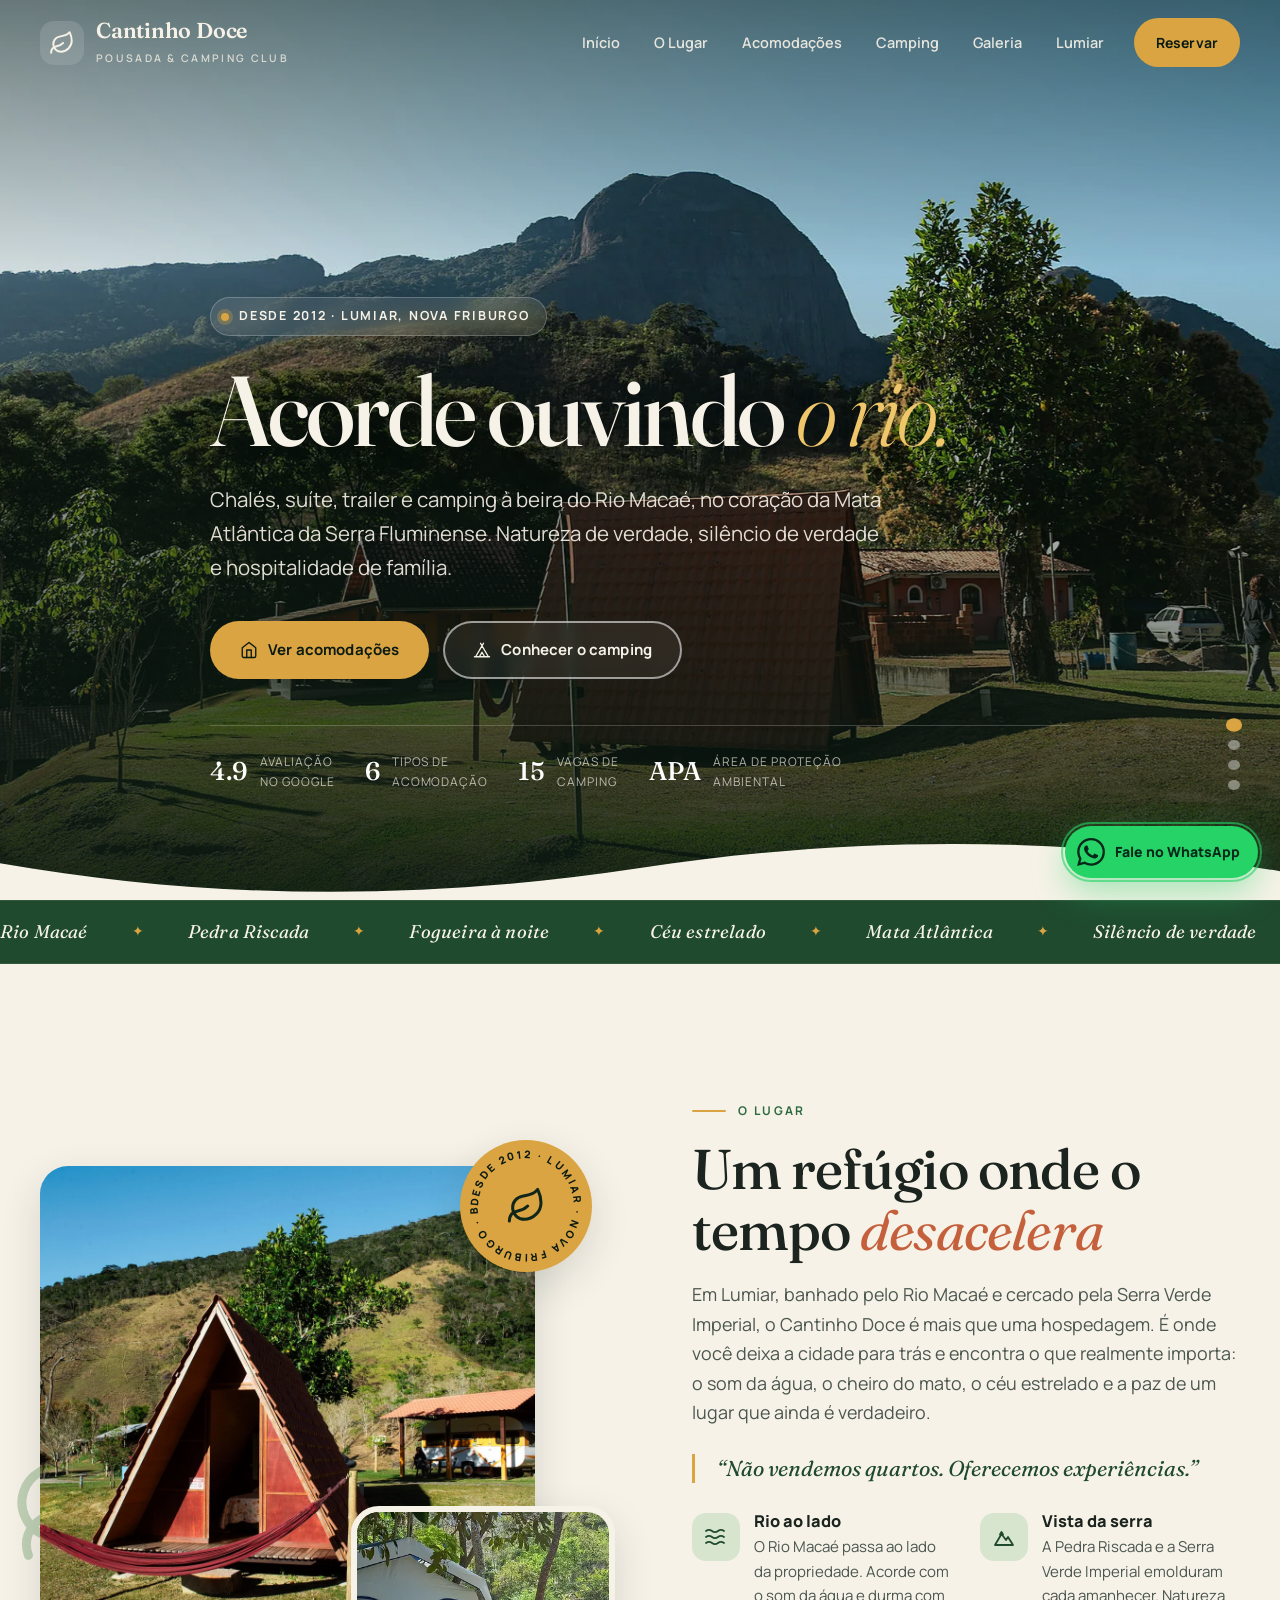
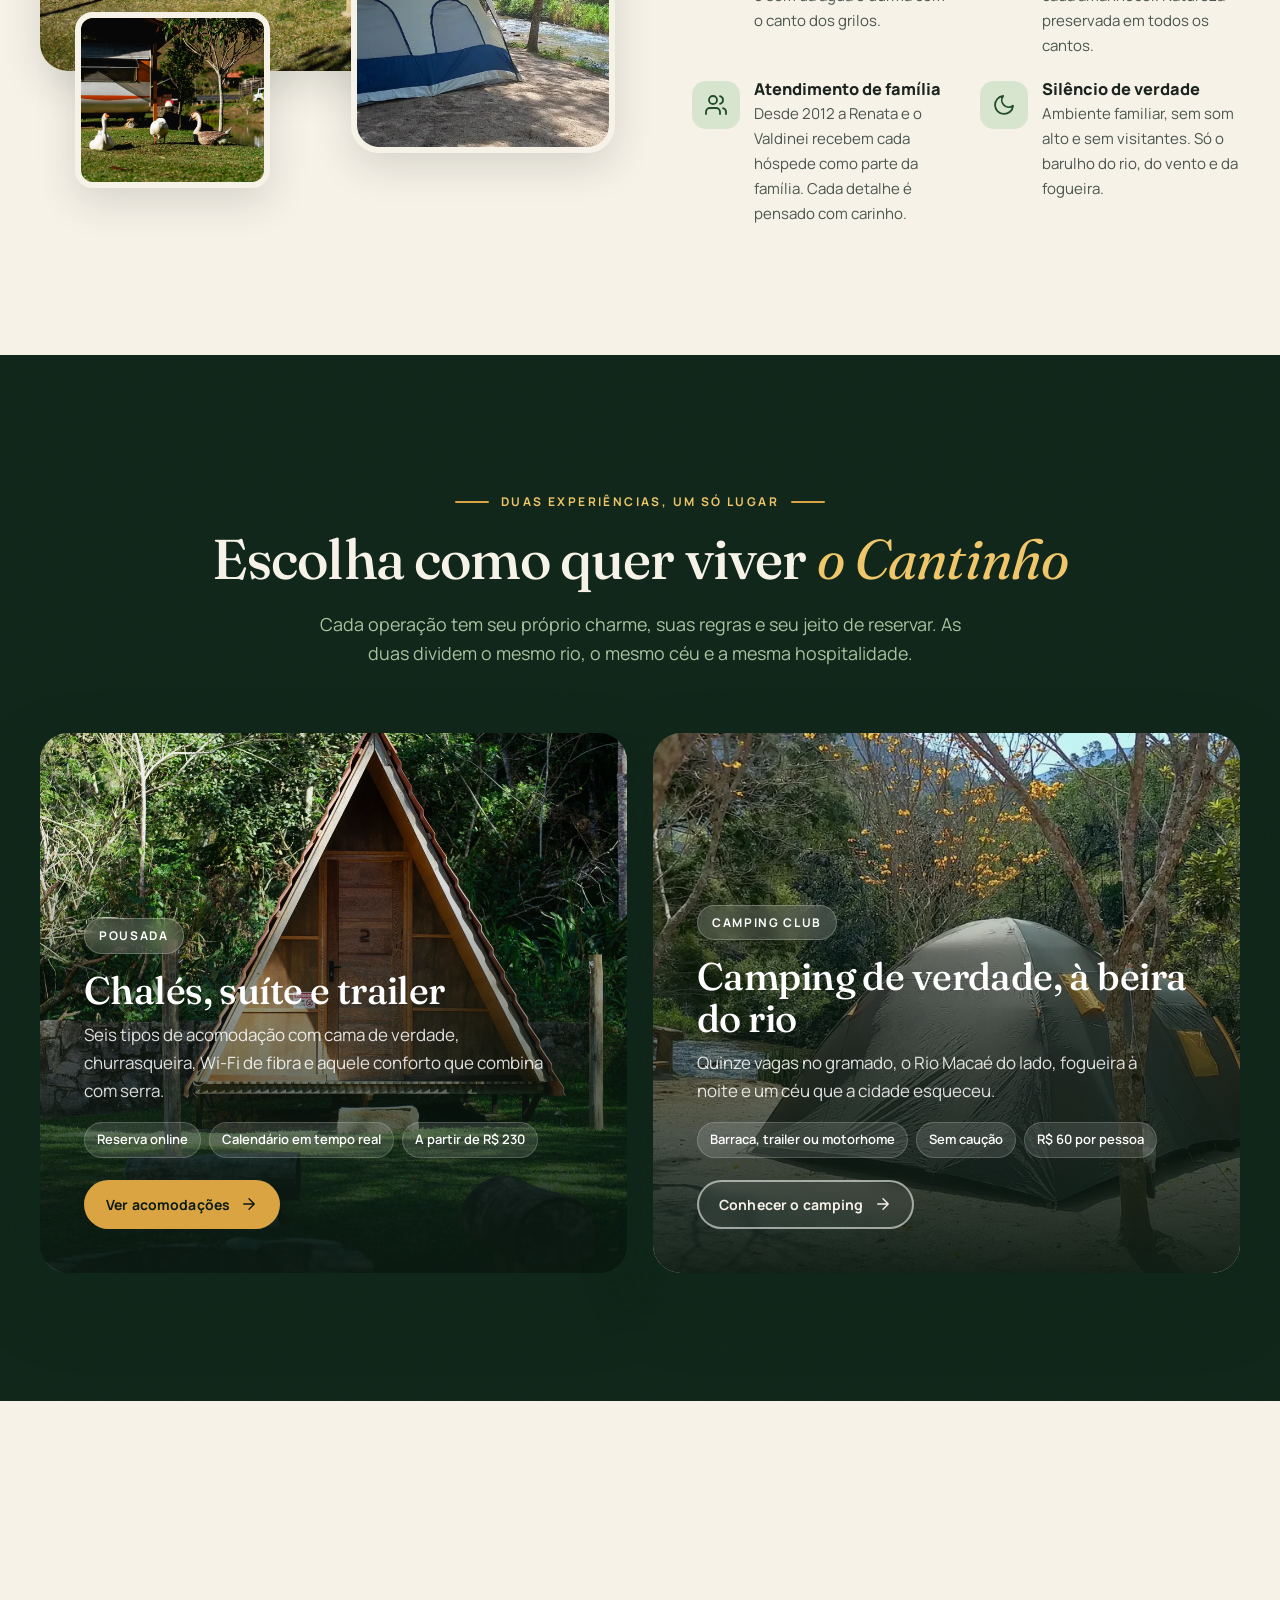
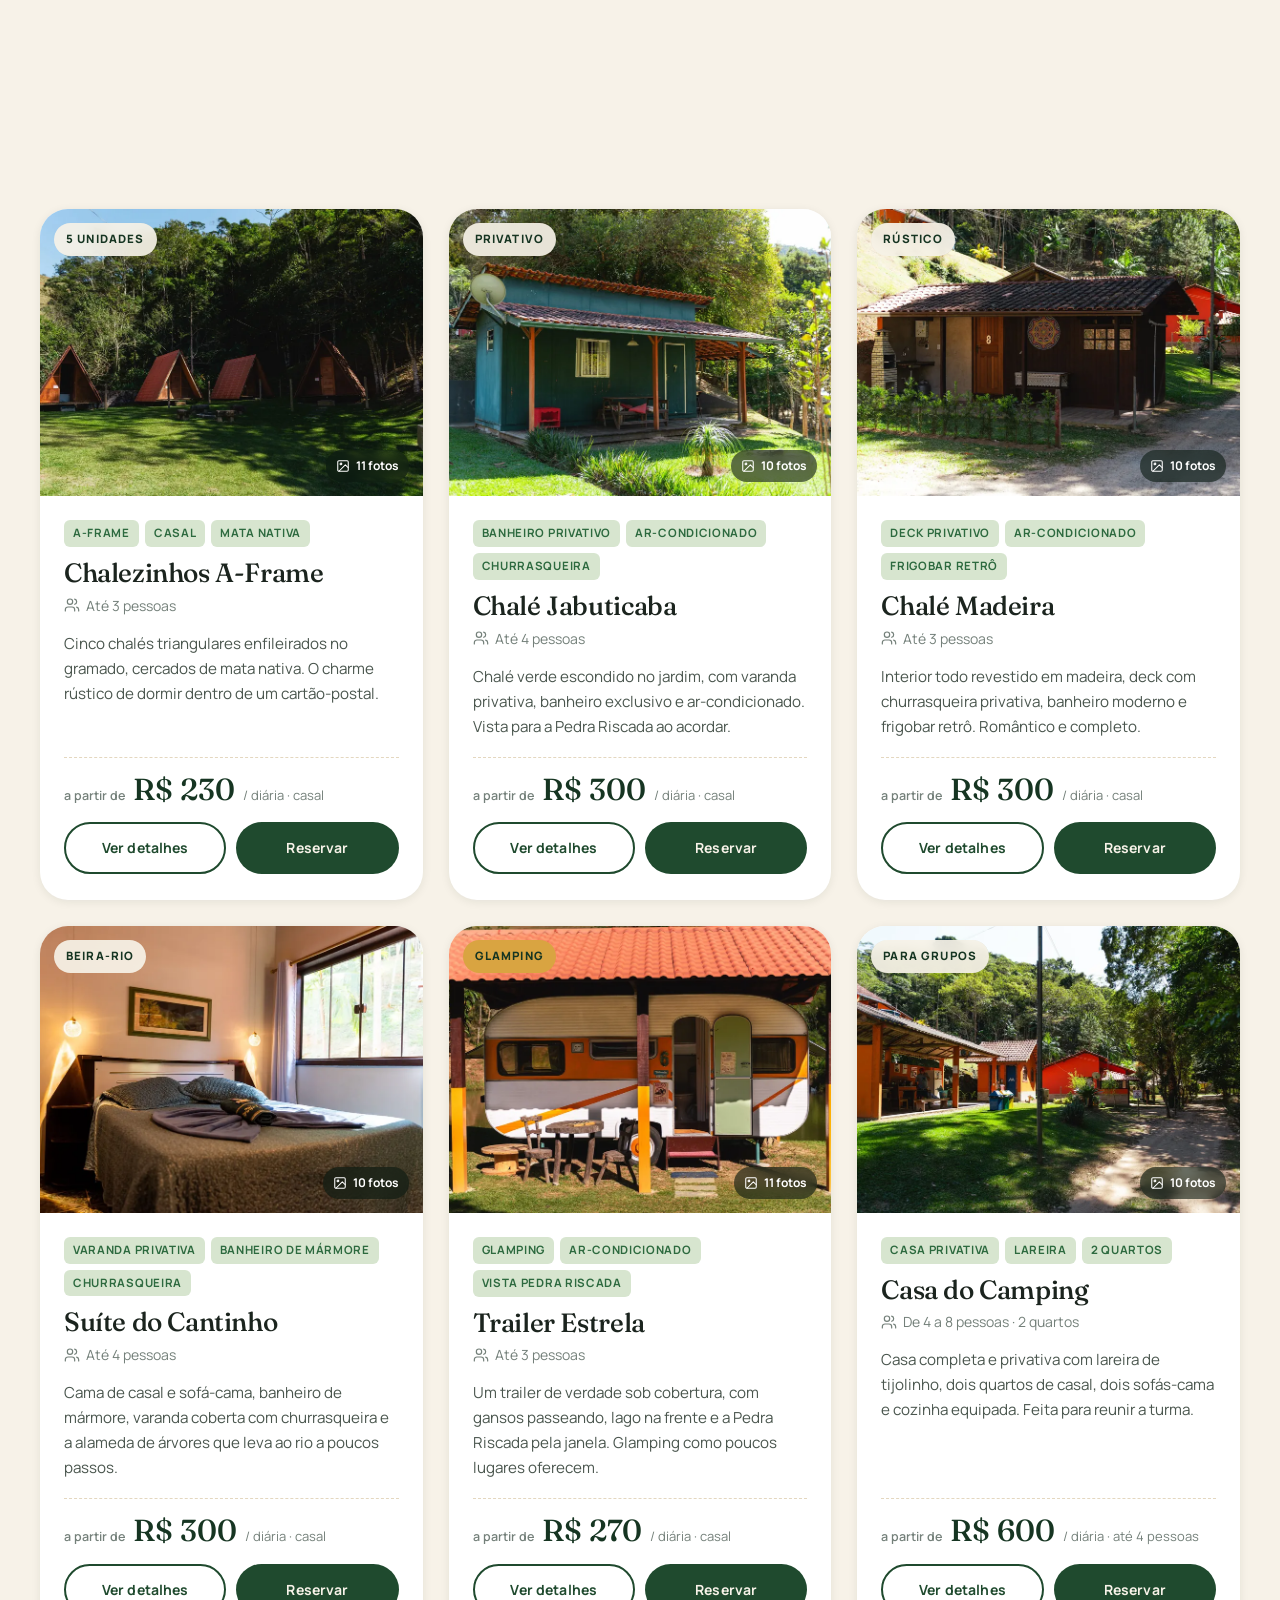
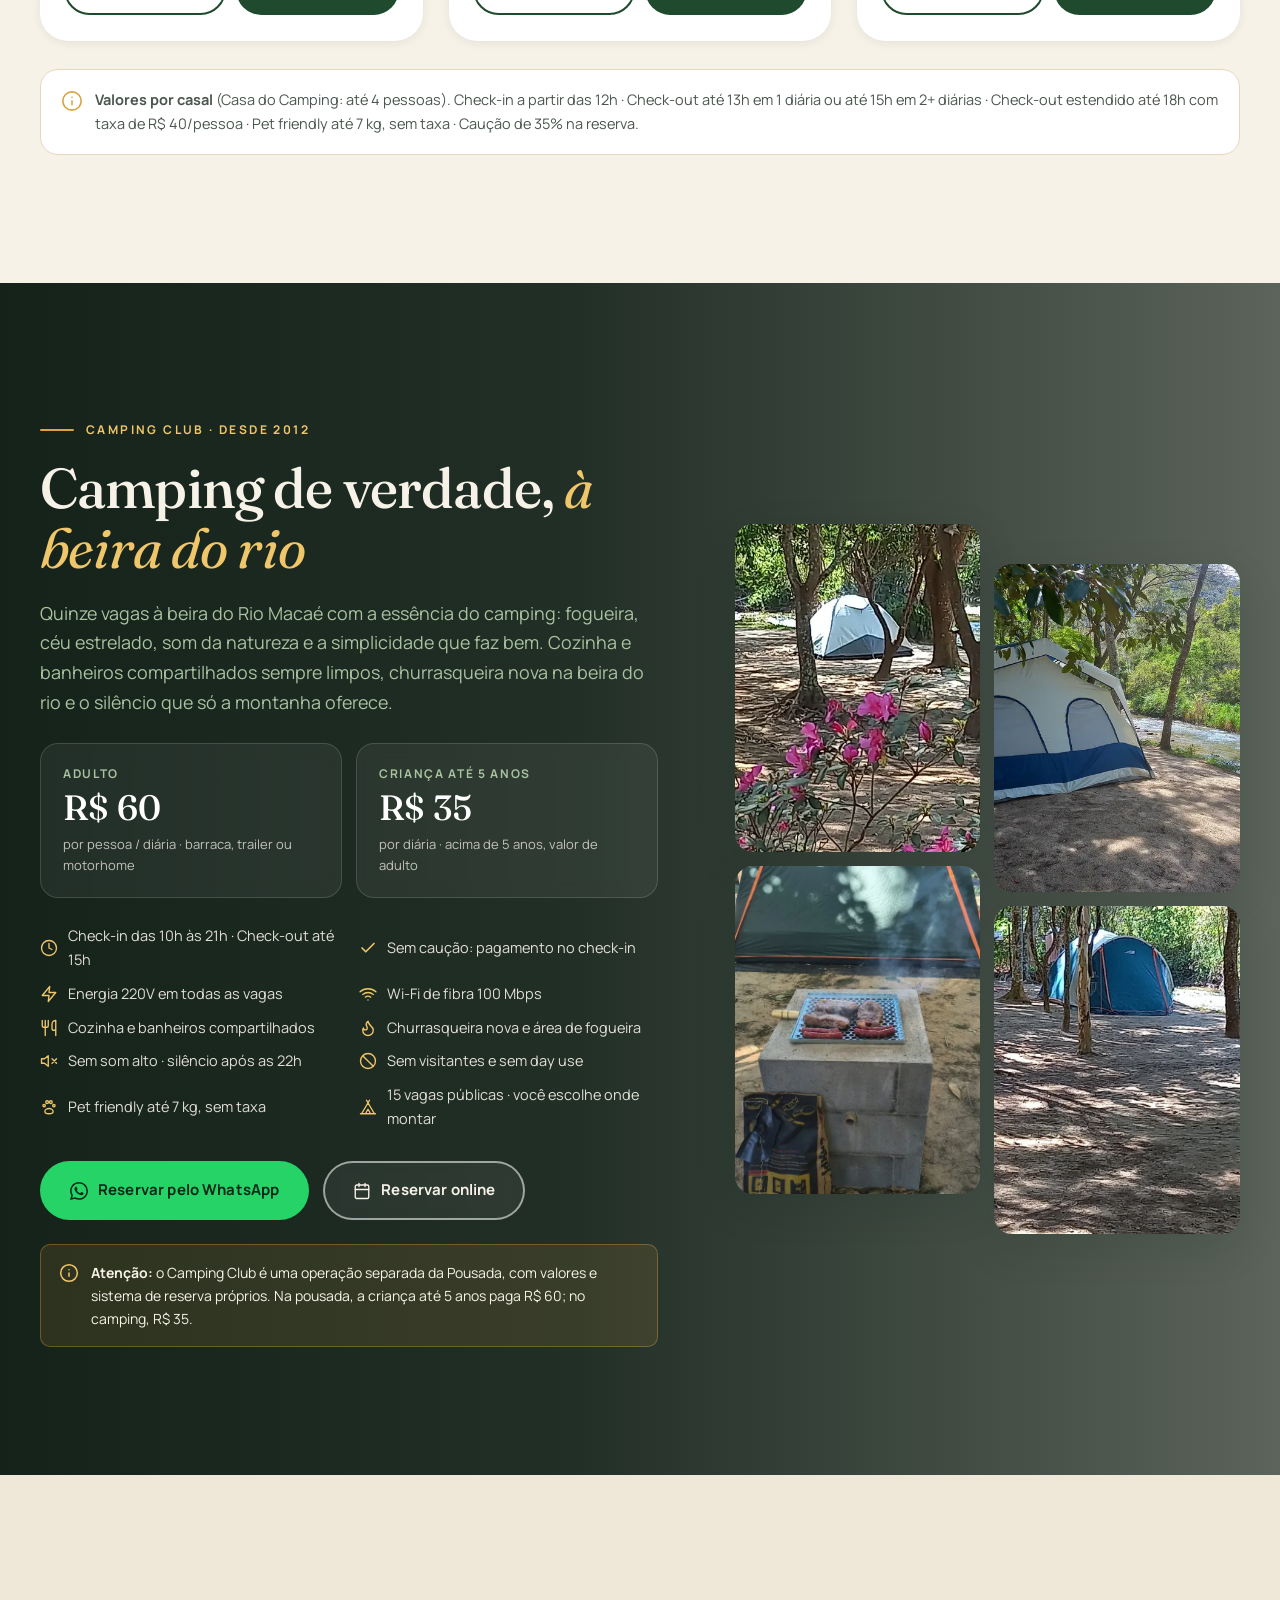
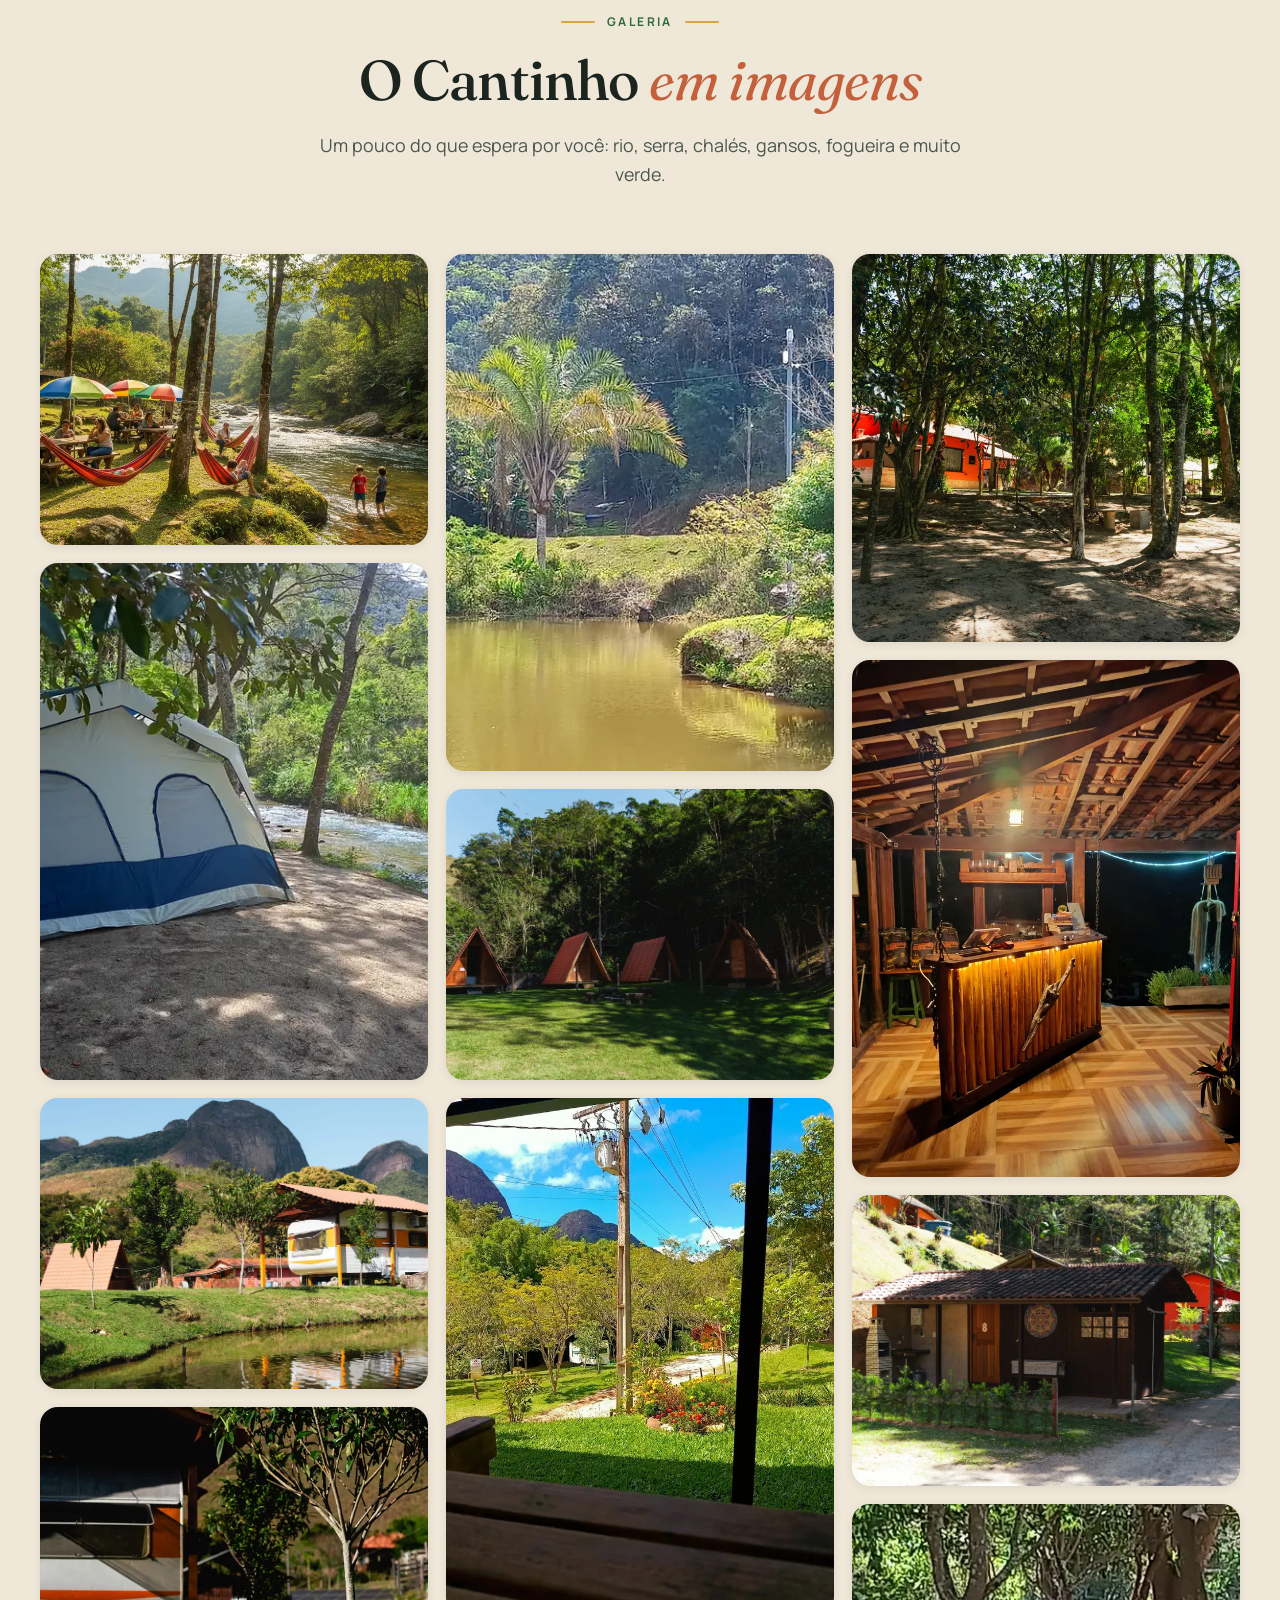
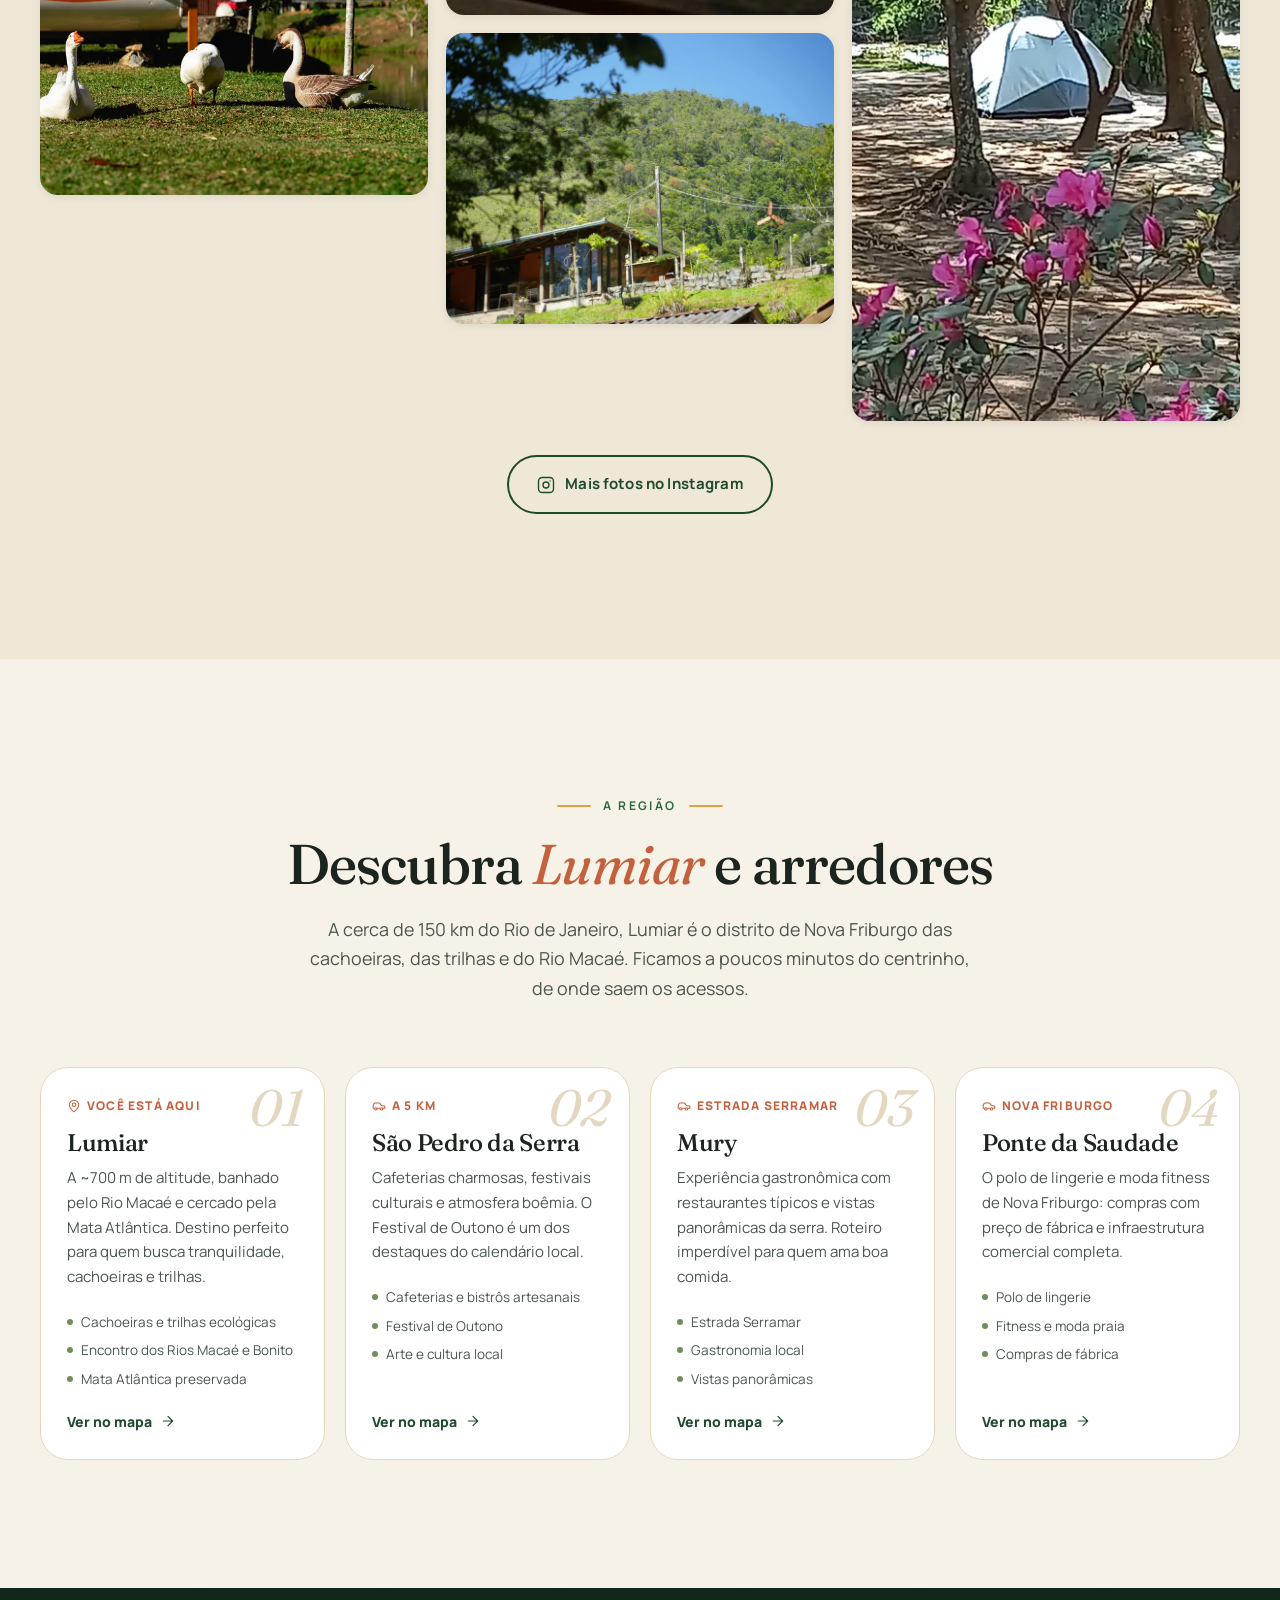
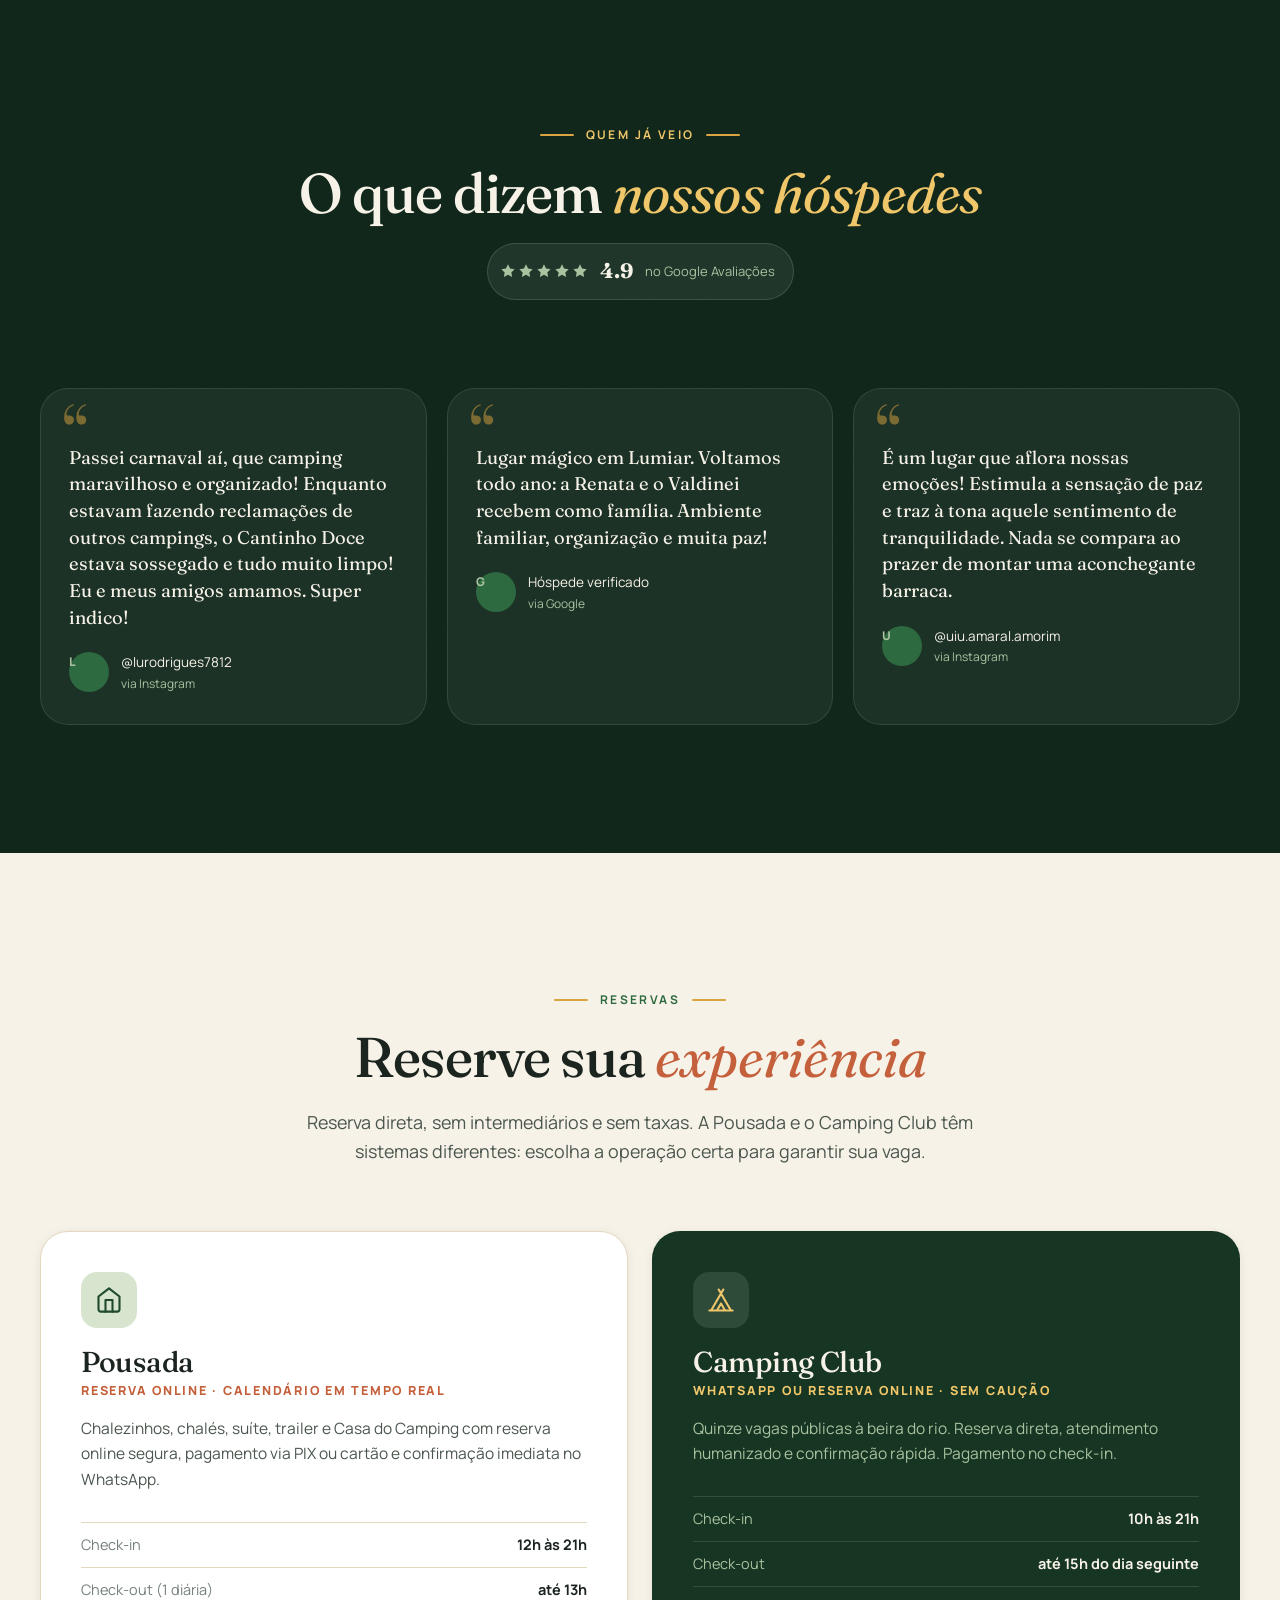
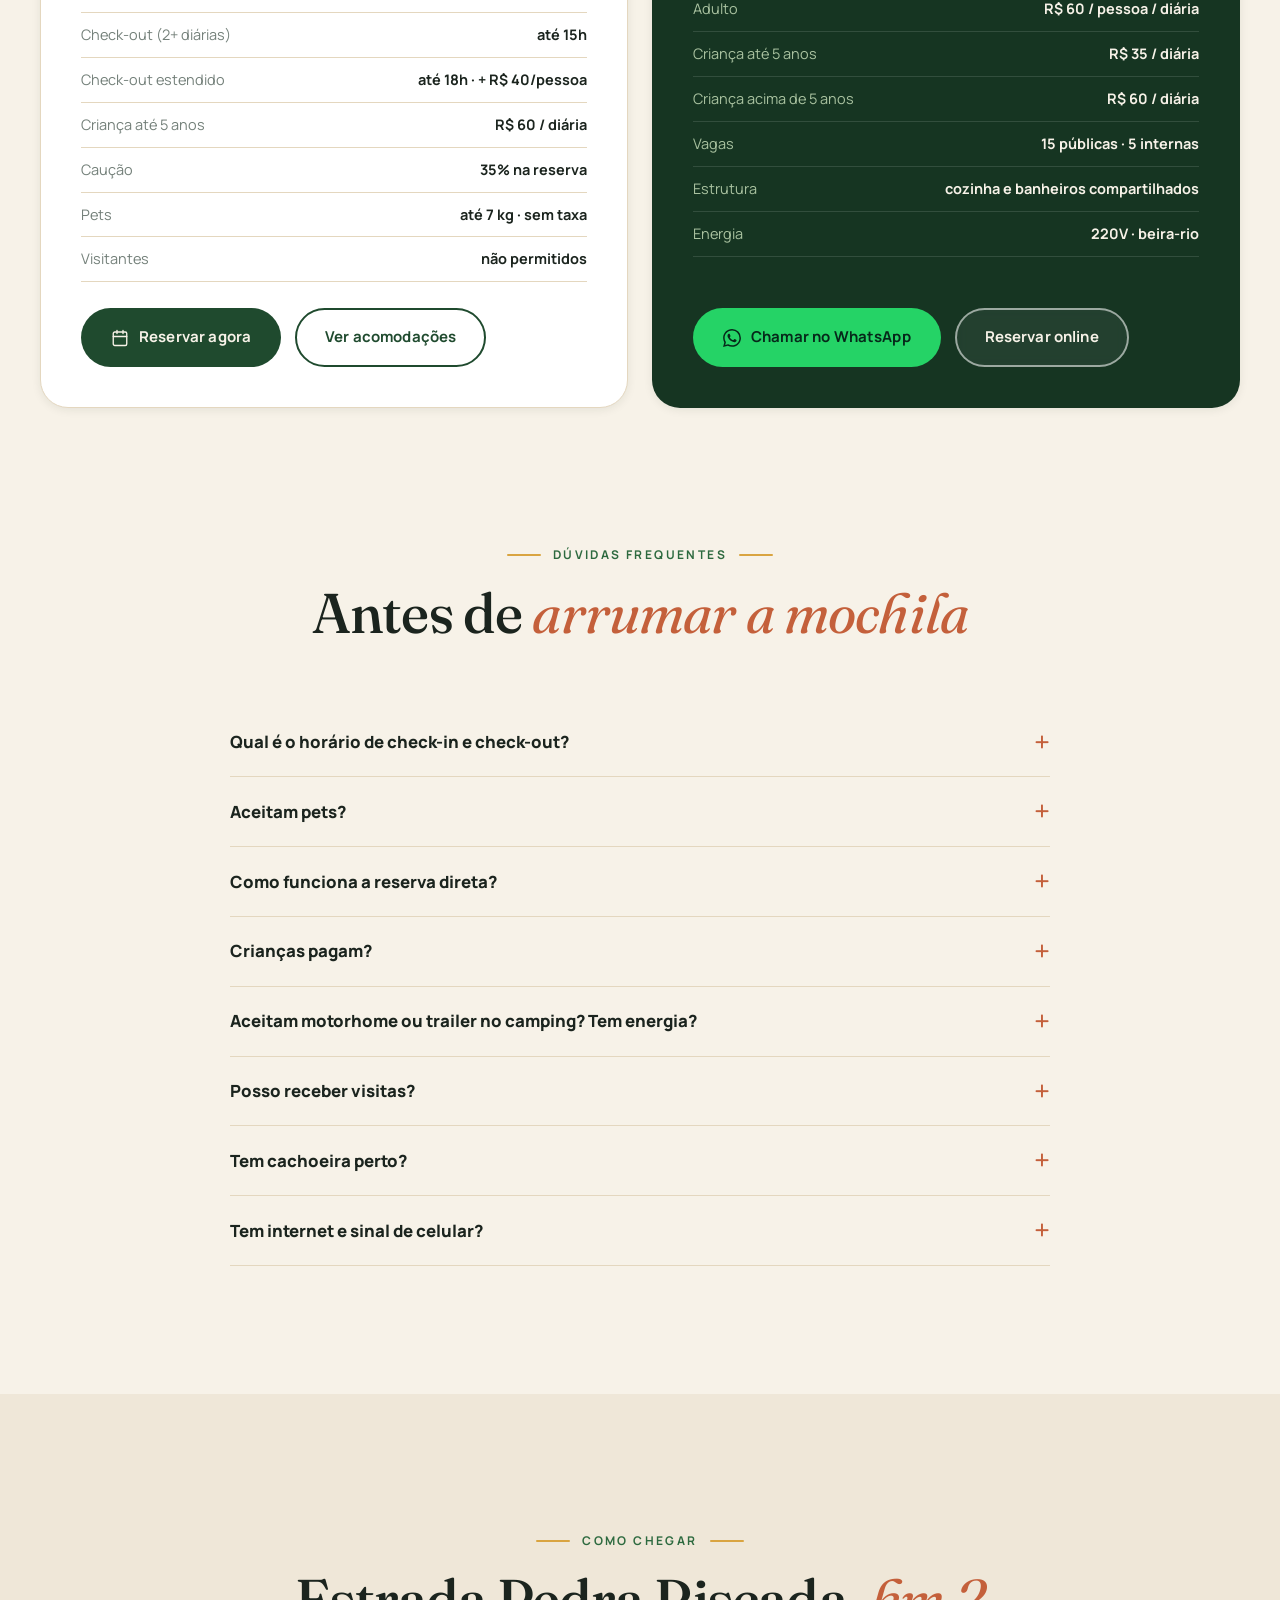
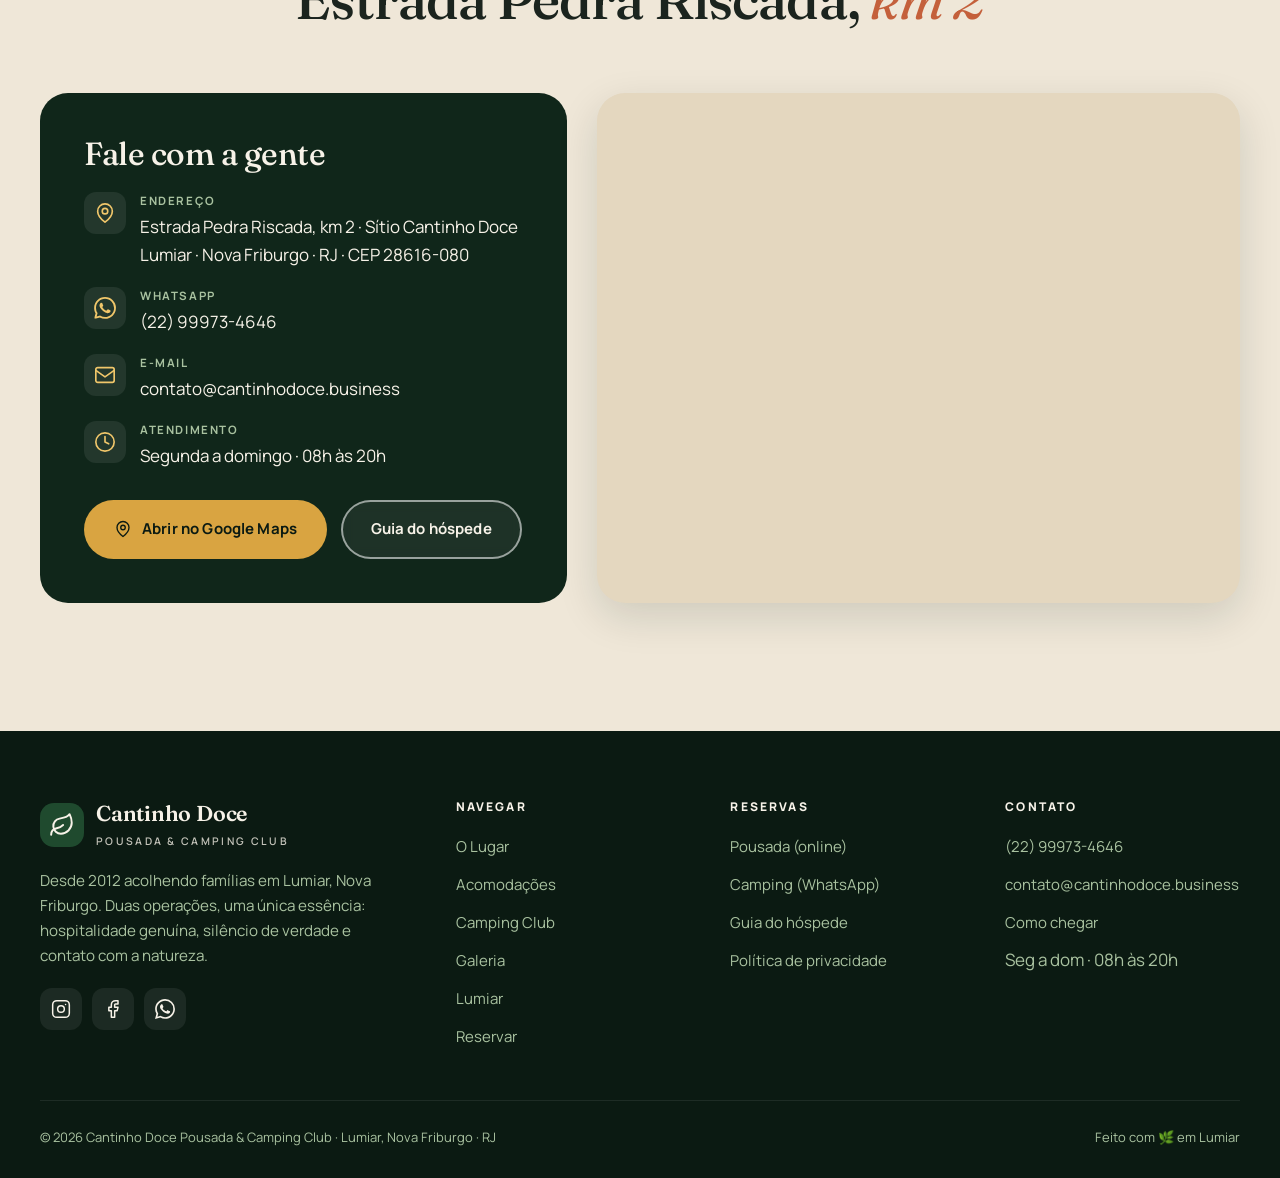
==== index.html @ 4e450c2c "Novo site do Cantinho Doce Pousada & Camping Club Página única com hero em slideshow, acomodações co" ====
<!DOCTYPE html>
<html lang="pt-BR">
<head>
  <meta charset="UTF-8">
  <meta name="viewport" content="width=device-width, initial-scale=1.0">
  <title>Cantinho Doce · Pousada &amp; Camping Club em Lumiar, Nova Friburgo</title>
  <meta name="description" content="Acorde ouvindo o rio. Chalés, suíte, trailer e camping à beira do Rio Macaé, em Lumiar, Nova Friburgo. Natureza, silêncio e hospitalidade de família desde 2012.">
  <meta name="theme-color" content="#10261a">
  <link rel="icon" type="image/svg+xml" href="favicon.svg">
  <link rel="canonical" href="https://igorstutz.github.io/camping-cantinho-doce/">

  <meta property="og:type" content="website">
  <meta property="og:locale" content="pt_BR">
  <meta property="og:title" content="Cantinho Doce — Pousada & Camping Club em Lumiar">
  <meta property="og:description" content="Acorde ouvindo o rio. Chalés, suíte, trailer e camping à beira do Rio Macaé, cercados pela Mata Atlântica.">
  <meta property="og:url" content="https://igorstutz.github.io/camping-cantinho-doce/">
  <meta property="og:image" content="https://igorstutz.github.io/camping-cantinho-doce/og.jpg">
  <meta property="og:image:width" content="1200">
  <meta property="og:image:height" content="630">
  <meta name="twitter:card" content="summary_large_image">
  <meta name="twitter:title" content="Cantinho Doce — Pousada & Camping Club em Lumiar">
  <meta name="twitter:description" content="Acorde ouvindo o rio. Chalés, suíte, trailer e camping à beira do Rio Macaé.">
  <meta name="twitter:image" content="https://igorstutz.github.io/camping-cantinho-doce/og.jpg">

  <link rel="preconnect" href="https://fonts.googleapis.com">
  <link rel="preconnect" href="https://fonts.gstatic.com" crossorigin>
  <link href="https://fonts.googleapis.com/css2?family=Fraunces:ital,opsz,wght@0,9..144,300..700;1,9..144,300..700&family=Manrope:wght@400;500;600;700;800&display=swap" rel="stylesheet">
  <link rel="preload" as="image" href="img/lg/hero-serra.webp">
  <link rel="stylesheet" href="css/style.css">

  <script type="application/ld+json">
  {
    "@context": "https://schema.org",
    "@type": "LodgingBusiness",
    "name": "Cantinho Doce Pousada & Camping Club",
    "description": "Pousada e camping à beira do Rio Macaé em Lumiar, Nova Friburgo. Chalés, suíte, trailer e camping desde 2012.",
    "url": "https://igorstutz.github.io/camping-cantinho-doce/",
    "telephone": "+55 22 99973-4646",
    "email": "contato@cantinhodoce.business",
    "image": "https://igorstutz.github.io/camping-cantinho-doce/og.jpg",
    "priceRange": "R$ 60 - R$ 699",
    "address": {
      "@type": "PostalAddress",
      "streetAddress": "Estrada Pedra Riscada, km 2 - Sítio Cantinho Doce",
      "addressLocality": "Lumiar, Nova Friburgo",
      "addressRegion": "RJ",
      "postalCode": "28616-080",
      "addressCountry": "BR"
    },
    "geo": { "@type": "GeoCoordinates", "latitude": -22.3518533, "longitude": -42.3249471 },
    "checkinTime": "12:00",
    "checkoutTime": "15:00",
    "petsAllowed": true,
    "amenityFeature": [
      { "@type": "LocationFeatureSpecification", "name": "Wi-Fi", "value": true },
      { "@type": "LocationFeatureSpecification", "name": "Churrasqueira", "value": true },
      { "@type": "LocationFeatureSpecification", "name": "Acesso ao rio", "value": true }
    ],
    "sameAs": ["https://instagram.com/campingcantinhodoce", "https://www.facebook.com/campingcantinhodoce"]
  }
  </script>
</head>
<body>

<!-- Ícones (sprite) -->
<svg width="0" height="0" style="position:absolute" aria-hidden="true">
  <defs>
    <g id="_s" fill="none" stroke="currentColor" stroke-width="1.8" stroke-linecap="round" stroke-linejoin="round"></g>
  </defs>
  <symbol id="i-leaf" viewBox="0 0 24 24"><g fill="none" stroke="currentColor" stroke-width="1.8" stroke-linecap="round" stroke-linejoin="round"><path d="M11 20A7 7 0 0 1 9.8 6.1C15.5 5 17 4.48 19 2c1 2 2 4.18 2 8 0 5.5-4.78 10-10 10Z"/><path d="M2 21c0-3 1.85-5.36 5.08-6C9.5 14.52 12 13 13 12"/></g></symbol>
  <symbol id="i-river" viewBox="0 0 24 24"><g fill="none" stroke="currentColor" stroke-width="1.8" stroke-linecap="round" stroke-linejoin="round"><path d="M2 6c2-1.5 4-1.5 6 0s4 1.5 6 0 4-1.5 6 0M2 12c2-1.5 4-1.5 6 0s4 1.5 6 0 4-1.5 6 0M2 18c2-1.5 4-1.5 6 0s4 1.5 6 0 4-1.5 6 0"/></g></symbol>
  <symbol id="i-mountain" viewBox="0 0 24 24"><g fill="none" stroke="currentColor" stroke-width="1.8" stroke-linecap="round" stroke-linejoin="round"><path d="m3 20 6.5-11L14 15l2-3 5 8H3Z"/><path d="M8 9.5 9.5 7 11 9.5"/></g></symbol>
  <symbol id="i-users" viewBox="0 0 24 24"><g fill="none" stroke="currentColor" stroke-width="1.8" stroke-linecap="round" stroke-linejoin="round"><path d="M16 21v-2a4 4 0 0 0-4-4H6a4 4 0 0 0-4 4v2"/><circle cx="9" cy="7" r="4"/><path d="M22 21v-2a4 4 0 0 0-3-3.87M16 3.13a4 4 0 0 1 0 7.75"/></g></symbol>
  <symbol id="i-moon" viewBox="0 0 24 24"><g fill="none" stroke="currentColor" stroke-width="1.8" stroke-linecap="round" stroke-linejoin="round"><path d="M21 12.8A9 9 0 1 1 11.2 3 7 7 0 0 0 21 12.8Z"/></g></symbol>
  <symbol id="i-wifi" viewBox="0 0 24 24"><g fill="none" stroke="currentColor" stroke-width="1.8" stroke-linecap="round" stroke-linejoin="round"><path d="M5 12.55a11 11 0 0 1 14.08 0M1.42 9a16 16 0 0 1 21.16 0M8.53 16.11a6 6 0 0 1 6.95 0M12 20h.01"/></g></symbol>
  <symbol id="i-snow" viewBox="0 0 24 24"><g fill="none" stroke="currentColor" stroke-width="1.8" stroke-linecap="round" stroke-linejoin="round"><path d="M12 2v20M2 12h20M4.93 4.93l14.14 14.14M19.07 4.93 4.93 19.07M12 2l-2 2M12 2l2 2M12 22l-2-2M12 22l2-2M2 12l2-2M2 12l2 2M22 12l-2-2M22 12l-2 2"/></g></symbol>
  <symbol id="i-fire" viewBox="0 0 24 24"><g fill="none" stroke="currentColor" stroke-width="1.8" stroke-linecap="round" stroke-linejoin="round"><path d="M8.5 14.5A2.5 2.5 0 0 0 11 12c0-1.38-.5-2-1-3-1.072-2.143-.224-4.054 2-6 .5 2.5 2 4.9 4 6.5 2 1.6 3 3.5 3 5.5a7 7 0 1 1-14 0c0-1.153.433-2.294 1-3a2.5 2.5 0 0 0 2.5 2.5z"/></g></symbol>
  <symbol id="i-bed" viewBox="0 0 24 24"><g fill="none" stroke="currentColor" stroke-width="1.8" stroke-linecap="round" stroke-linejoin="round"><path d="M2 4v16M2 8h18a2 2 0 0 1 2 2v10M2 17h20M6 8v9"/></g></symbol>
  <symbol id="i-shower" viewBox="0 0 24 24"><g fill="none" stroke="currentColor" stroke-width="1.8" stroke-linecap="round" stroke-linejoin="round"><path d="M12 22a7 7 0 0 0 7-7c0-2-1-3.9-3-5.5s-3.5-4-4-6.5c-.5 2.5-2 4.9-4 6.5C6 11.1 5 13 5 15a7 7 0 0 0 7 7z"/></g></symbol>
  <symbol id="i-bath" viewBox="0 0 24 24"><g fill="none" stroke="currentColor" stroke-width="1.8" stroke-linecap="round" stroke-linejoin="round"><path d="M10 4 8 6M17 19v2M2 12h20M7 19v2M9 5 7.621 3.621A2.121 2.121 0 0 0 4 5v7M2 12v6a2 2 0 0 0 2 2h16a2 2 0 0 0 2-2v-6"/></g></symbol>
  <symbol id="i-tv" viewBox="0 0 24 24"><g fill="none" stroke="currentColor" stroke-width="1.8" stroke-linecap="round" stroke-linejoin="round"><rect x="2" y="7" width="20" height="15" rx="2"/><path d="m17 2-5 5-5-5"/></g></symbol>
  <symbol id="i-coffee" viewBox="0 0 24 24"><g fill="none" stroke="currentColor" stroke-width="1.8" stroke-linecap="round" stroke-linejoin="round"><path d="M17 8h1a4 4 0 1 1 0 8h-1M3 8h14v9a4 4 0 0 1-4 4H7a4 4 0 0 1-4-4ZM6 2v2M10 2v2M14 2v2"/></g></symbol>
  <symbol id="i-fridge" viewBox="0 0 24 24"><g fill="none" stroke="currentColor" stroke-width="1.8" stroke-linecap="round" stroke-linejoin="round"><rect x="5" y="2" width="14" height="20" rx="2"/><path d="M5 10h14M9 6v1M9 14v2"/></g></symbol>
  <symbol id="i-paw" viewBox="0 0 24 24"><g fill="none" stroke="currentColor" stroke-width="1.8" stroke-linecap="round" stroke-linejoin="round"><path d="M12 14c-2.5 0-5.5 1.6-5.5 4 0 1.8 2.2 3 5.5 3s5.5-1.2 5.5-3c0-2.4-3-4-5.5-4z"/><circle cx="5.5" cy="10" r="1.6"/><circle cx="9.5" cy="5.5" r="1.8"/><circle cx="14.5" cy="5.5" r="1.8"/><circle cx="18.5" cy="10" r="1.6"/></g></symbol>
  <symbol id="i-bolt" viewBox="0 0 24 24"><g fill="none" stroke="currentColor" stroke-width="1.8" stroke-linecap="round" stroke-linejoin="round"><path d="M13 2 3 14h9l-1 8 10-12h-9l1-8z"/></g></symbol>
  <symbol id="i-kitchen" viewBox="0 0 24 24"><g fill="none" stroke="currentColor" stroke-width="1.8" stroke-linecap="round" stroke-linejoin="round"><path d="M3 2v7c0 1.1.9 2 2 2h4a2 2 0 0 0 2-2V2M7 2v20M21 15V2a5 5 0 0 0-5 5v6c0 1.1.9 2 2 2h3Zm0 0v7"/></g></symbol>
  <symbol id="i-pin" viewBox="0 0 24 24"><g fill="none" stroke="currentColor" stroke-width="1.8" stroke-linecap="round" stroke-linejoin="round"><path d="M20 10c0 6-8 12-8 12s-8-6-8-12a8 8 0 0 1 16 0Z"/><circle cx="12" cy="10" r="3"/></g></symbol>
  <symbol id="i-clock" viewBox="0 0 24 24"><g fill="none" stroke="currentColor" stroke-width="1.8" stroke-linecap="round" stroke-linejoin="round"><circle cx="12" cy="12" r="10"/><path d="M12 6v6l4 2"/></g></symbol>
  <symbol id="i-phone" viewBox="0 0 24 24"><g fill="none" stroke="currentColor" stroke-width="1.8" stroke-linecap="round" stroke-linejoin="round"><path d="M22 16.92v3a2 2 0 0 1-2.18 2 19.79 19.79 0 0 1-8.63-3.07 19.5 19.5 0 0 1-6-6 19.79 19.79 0 0 1-3.07-8.67A2 2 0 0 1 4.11 2h3a2 2 0 0 1 2 1.72c.127.96.361 1.903.7 2.81a2 2 0 0 1-.45 2.11L8.09 9.91a16 16 0 0 0 6 6l1.27-1.27a2 2 0 0 1 2.11-.45c.907.339 1.85.573 2.81.7A2 2 0 0 1 22 16.92z"/></g></symbol>
  <symbol id="i-mail" viewBox="0 0 24 24"><g fill="none" stroke="currentColor" stroke-width="1.8" stroke-linecap="round" stroke-linejoin="round"><rect x="2" y="4" width="20" height="16" rx="2"/><path d="m22 7-10 7L2 7"/></g></symbol>
  <symbol id="i-whatsapp" viewBox="0 0 24 24"><path fill="currentColor" d="M17.472 14.382c-.297-.149-1.758-.867-2.03-.967-.273-.099-.471-.148-.67.15-.197.297-.767.966-.94 1.164-.173.199-.347.223-.644.075-.297-.15-1.255-.463-2.39-1.475-.883-.788-1.48-1.761-1.653-2.059-.173-.297-.018-.458.13-.606.134-.133.298-.347.446-.52.149-.174.198-.298.298-.497.099-.198.05-.371-.025-.52-.075-.149-.669-1.612-.916-2.207-.242-.579-.487-.5-.669-.51-.173-.008-.371-.01-.57-.01-.198 0-.52.074-.792.372-.272.297-1.04 1.016-1.04 2.479 0 1.462 1.065 2.875 1.213 3.074.149.198 2.096 3.2 5.077 4.487.709.306 1.262.489 1.694.625.712.227 1.36.195 1.871.118.571-.085 1.758-.719 2.006-1.413.248-.694.248-1.289.173-1.413-.074-.124-.272-.198-.57-.347m-5.421 7.403h-.004a9.87 9.87 0 0 1-5.031-1.378l-.361-.214-3.741.982.998-3.648-.235-.374a9.86 9.86 0 0 1-1.51-5.26c.001-5.45 4.436-9.884 9.888-9.884 2.64 0 5.122 1.03 6.988 2.898a9.825 9.825 0 0 1 2.893 6.994c-.003 5.45-4.437 9.884-9.885 9.884m8.413-18.297A11.815 11.815 0 0 0 12.05 0C5.495 0 .16 5.335.157 11.892c0 2.096.547 4.142 1.588 5.945L.057 24l6.305-1.654a11.882 11.882 0 0 0 5.683 1.448h.005c6.554 0 11.89-5.335 11.893-11.893a11.821 11.821 0 0 0-3.48-8.413Z"/></symbol>
  <symbol id="i-instagram" viewBox="0 0 24 24"><g fill="none" stroke="currentColor" stroke-width="1.8" stroke-linecap="round" stroke-linejoin="round"><rect x="2" y="2" width="20" height="20" rx="5"/><circle cx="12" cy="12" r="4"/><path d="M17.5 6.5h.01"/></g></symbol>
  <symbol id="i-facebook" viewBox="0 0 24 24"><g fill="none" stroke="currentColor" stroke-width="1.8" stroke-linecap="round" stroke-linejoin="round"><path d="M18 2h-3a5 5 0 0 0-5 5v3H7v4h3v8h4v-8h3l1-4h-4V7a1 1 0 0 1 1-1h3z"/></g></symbol>
  <symbol id="i-arrow" viewBox="0 0 24 24"><g fill="none" stroke="currentColor" stroke-width="1.8" stroke-linecap="round" stroke-linejoin="round"><path d="M5 12h14M12 5l7 7-7 7"/></g></symbol>
  <symbol id="i-up" viewBox="0 0 24 24"><g fill="none" stroke="currentColor" stroke-width="1.8" stroke-linecap="round" stroke-linejoin="round"><path d="M12 19V5M5 12l7-7 7 7"/></g></symbol>
  <symbol id="i-chevL" viewBox="0 0 24 24"><g fill="none" stroke="currentColor" stroke-width="2" stroke-linecap="round" stroke-linejoin="round"><path d="m15 18-6-6 6-6"/></g></symbol>
  <symbol id="i-chevR" viewBox="0 0 24 24"><g fill="none" stroke="currentColor" stroke-width="2" stroke-linecap="round" stroke-linejoin="round"><path d="m9 18 6-6-6-6"/></g></symbol>
  <symbol id="i-x" viewBox="0 0 24 24"><g fill="none" stroke="currentColor" stroke-width="2" stroke-linecap="round" stroke-linejoin="round"><path d="M18 6 6 18M6 6l12 12"/></g></symbol>
  <symbol id="i-star" viewBox="0 0 24 24"><path fill="currentColor" d="m12 2 3.09 6.26L22 9.27l-5 4.87 1.18 6.88L12 17.77l-6.18 3.25L7 14.14 2 9.27l6.91-1.01L12 2z"/></symbol>
  <symbol id="i-tent" viewBox="0 0 24 24"><g fill="none" stroke="currentColor" stroke-width="1.8" stroke-linecap="round" stroke-linejoin="round"><path d="M3.5 21 14 3M20.5 21 10 3M15.5 21 12 15l-3.5 6M2 21h20"/></g></symbol>
  <symbol id="i-home" viewBox="0 0 24 24"><g fill="none" stroke="currentColor" stroke-width="1.8" stroke-linecap="round" stroke-linejoin="round"><path d="m3 9 9-7 9 7v11a2 2 0 0 1-2 2H5a2 2 0 0 1-2-2z"/><path d="M9 22V12h6v10"/></g></symbol>
  <symbol id="i-check" viewBox="0 0 24 24"><g fill="none" stroke="currentColor" stroke-width="2.2" stroke-linecap="round" stroke-linejoin="round"><path d="M20 6 9 17l-5-5"/></g></symbol>
  <symbol id="i-info" viewBox="0 0 24 24"><g fill="none" stroke="currentColor" stroke-width="1.8" stroke-linecap="round" stroke-linejoin="round"><circle cx="12" cy="12" r="10"/><path d="M12 16v-4M12 8h.01"/></g></symbol>
  <symbol id="i-sun" viewBox="0 0 24 24"><g fill="none" stroke="currentColor" stroke-width="1.8" stroke-linecap="round" stroke-linejoin="round"><circle cx="12" cy="12" r="4"/><path d="M12 2v2M12 20v2M4.93 4.93l1.41 1.41M17.66 17.66l1.41 1.41M2 12h2M20 12h2M6.34 17.66l-1.41 1.41M19.07 4.93l-1.41 1.41"/></g></symbol>
  <symbol id="i-tree" viewBox="0 0 24 24"><g fill="none" stroke="currentColor" stroke-width="1.8" stroke-linecap="round" stroke-linejoin="round"><path d="m17 14 3 3.3a1 1 0 0 1-.7 1.7H4.7a1 1 0 0 1-.7-1.7L7 14h-.3a1 1 0 0 1-.7-1.7L9 9h-.2A1 1 0 0 1 8 7.3L12 3l4 4.3a1 1 0 0 1-.8 1.7H15l3 3.3a1 1 0 0 1-.7 1.7H17ZM12 22v-3"/></g></symbol>
  <symbol id="i-calendar" viewBox="0 0 24 24"><g fill="none" stroke="currentColor" stroke-width="1.8" stroke-linecap="round" stroke-linejoin="round"><rect x="3" y="4" width="18" height="18" rx="2"/><path d="M16 2v4M8 2v4M3 10h18"/></g></symbol>
  <symbol id="i-camera" viewBox="0 0 24 24"><g fill="none" stroke="currentColor" stroke-width="1.8" stroke-linecap="round" stroke-linejoin="round"><rect x="3" y="3" width="18" height="18" rx="2"/><circle cx="8.5" cy="8.5" r="1.5"/><path d="m21 15-5-5L5 21"/></g></symbol>
  <symbol id="i-car" viewBox="0 0 24 24"><g fill="none" stroke="currentColor" stroke-width="1.8" stroke-linecap="round" stroke-linejoin="round"><path d="M14 16H9m10 0h3v-3.15a1 1 0 0 0-.84-.99L16 11l-2.7-3.6a1 1 0 0 0-.8-.4H5.24a2 2 0 0 0-1.8 1.1l-.8 1.63A6 6 0 0 0 2 12.42V16h2"/><circle cx="6.5" cy="17" r="2"/><circle cx="16.5" cy="17" r="2"/></g></symbol>
  <symbol id="i-sofa" viewBox="0 0 24 24"><g fill="none" stroke="currentColor" stroke-width="1.8" stroke-linecap="round" stroke-linejoin="round"><path d="M20 9V6a2 2 0 0 0-2-2H6a2 2 0 0 0-2 2v3M2 11v5a2 2 0 0 0 2 2h16a2 2 0 0 0 2-2v-5a2 2 0 0 0-4 0v2H6v-2a2 2 0 0 0-4 0ZM4 18v2M20 18v2"/></g></symbol>
  <symbol id="i-eye" viewBox="0 0 24 24"><g fill="none" stroke="currentColor" stroke-width="1.8" stroke-linecap="round" stroke-linejoin="round"><path d="M2 12s3-7 10-7 10 7 10 7-3 7-10 7-10-7-10-7Z"/><circle cx="12" cy="12" r="3"/></g></symbol>
  <symbol id="i-sparkles" viewBox="0 0 24 24"><g fill="none" stroke="currentColor" stroke-width="1.8" stroke-linecap="round" stroke-linejoin="round"><path d="m12 3-1.9 5.8a2 2 0 0 1-1.3 1.3L3 12l5.8 1.9a2 2 0 0 1 1.3 1.3L12 21l1.9-5.8a2 2 0 0 1 1.3-1.3L21 12l-5.8-1.9a2 2 0 0 1-1.3-1.3z"/></g></symbol>
  <symbol id="i-ban" viewBox="0 0 24 24"><g fill="none" stroke="currentColor" stroke-width="1.8" stroke-linecap="round" stroke-linejoin="round"><circle cx="12" cy="12" r="10"/><path d="m4.9 4.9 14.2 14.2"/></g></symbol>
  <symbol id="i-volume" viewBox="0 0 24 24"><g fill="none" stroke="currentColor" stroke-width="1.8" stroke-linecap="round" stroke-linejoin="round"><path d="M11 5 6 9H2v6h4l5 4V5ZM22 9l-6 6M16 9l6 6"/></g></symbol>
</svg>

<!-- ===== Cabeçalho ===== -->
<header class="header" id="header">
  <div class="container header__inner">
    <a class="brand" href="#inicio" aria-label="Cantinho Doce, início">
      <span class="brand__mark"><svg aria-hidden="true"><use href="#i-leaf"/></svg></span>
      <span><span class="brand__name">Cantinho Doce</span><span class="brand__sub">Pousada &amp; Camping Club</span></span>
    </a>
    <nav class="nav" id="nav" aria-label="Navegação principal">
      <a href="#inicio">Início</a>
      <a href="#lugar">O Lugar</a>
      <a href="#acomodacoes">Acomodações</a>
      <a href="#camping">Camping</a>
      <a href="#galeria">Galeria</a>
      <a href="#lumiar">Lumiar</a>
      <a href="#reservas" class="btn btn--gold btn--sm">Reservar</a>
    </nav>
    <button class="nav-toggle" id="navToggle" aria-label="Abrir menu" aria-expanded="false" aria-controls="nav"><span></span></button>
  </div>
</header>

<main>

<!-- ===== Hero ===== -->
<section class="hero" id="inicio">
  <div class="hero__slides" aria-hidden="true">
    <div class="hero__slide" data-src="img/lg/hero-serra.webp"></div>
    <div class="hero__slide" data-src="img/lg/hero-rio.webp"></div>
    <div class="hero__slide" data-src="img/lg/hero-trailer.webp"></div>
    <div class="hero__slide" data-src="img/lg/chz-rede.webp"></div>
  </div>
  <div class="hero__overlay"></div>

  <div class="container hero__content">
    <span class="hero__kicker"><i></i> Desde 2012 · Lumiar, Nova Friburgo</span>
    <h1>Acorde ouvindo <em>o&nbsp;rio.</em></h1>
    <p class="hero__lead">Chalés, suíte, trailer e camping à beira do Rio Macaé, no coração da Mata Atlântica da Serra Fluminense. Natureza de verdade, silêncio de verdade e hospitalidade de família.</p>
    <div class="btn-row">
      <a class="btn btn--gold" href="#acomodacoes"><svg aria-hidden="true"><use href="#i-home"/></svg> Ver acomodações</a>
      <a class="btn btn--ghost" href="#camping"><svg aria-hidden="true"><use href="#i-tent"/></svg> Conhecer o camping</a>
    </div>
    <div class="hero__stats">
      <div class="hero__stat"><strong>4.9</strong><small>Avaliação<br>no Google</small></div>
      <div class="hero__stat"><strong>6</strong><small>Tipos de<br>acomodação</small></div>
      <div class="hero__stat"><strong>15</strong><small>Vagas de<br>camping</small></div>
      <div class="hero__stat"><strong>APA</strong><small>Área de proteção<br>ambiental</small></div>
    </div>
  </div>

  <div class="hero__dots" id="heroDots" aria-label="Trocar foto de fundo"></div>

  <svg class="hero__wave" viewBox="0 0 1440 110" preserveAspectRatio="none" aria-hidden="true">
    <path fill="currentColor" d="M0,64 C240,110 480,110 720,70 C960,30 1200,30 1440,74 L1440,110 L0,110 Z"/>
  </svg>
</section>

<!-- ===== Faixa ===== -->
<div class="marquee" aria-hidden="true">
  <div class="marquee__track">
    <span>Rio Macaé</span><span>Pedra Riscada</span><span>Fogueira à noite</span><span>Céu estrelado</span><span>Mata Atlântica</span><span>Silêncio de verdade</span><span>Pet friendly</span><span>Wi-Fi de fibra</span><span>Churrasqueira</span><span>Ambiente familiar</span>
    <span>Rio Macaé</span><span>Pedra Riscada</span><span>Fogueira à noite</span><span>Céu estrelado</span><span>Mata Atlântica</span><span>Silêncio de verdade</span><span>Pet friendly</span><span>Wi-Fi de fibra</span><span>Churrasqueira</span><span>Ambiente familiar</span>
  </div>
</div>

<!-- ===== O Lugar ===== -->
<section class="section about" id="lugar">
  <div class="container about__grid">
    <div class="collage reveal">
      <svg class="collage__leaf" viewBox="0 0 24 24" aria-hidden="true"><use href="#i-leaf"/></svg>
      <img class="collage__main" src="img/lg/chz-rede.webp" alt="Chalezinho A-frame com rede, montanhas ao fundo" loading="lazy" width="1600" height="1068">
      <img class="collage__b" src="img/sm/camp-barraca-rio.webp" alt="Barraca montada à beira do Rio Macaé" loading="lazy" width="405" height="900">
      <img class="collage__c" src="img/sm/tr-gansos.webp" alt="Gansos passeando no gramado" loading="lazy" width="900" height="601">
      <div class="collage__stamp" aria-hidden="true">
        <svg class="ring" viewBox="0 0 132 132"><defs><path id="ringPath" d="M66,66 m-48,0 a48,48 0 1,1 96,0 a48,48 0 1,1 -96,0"/></defs><text><textPath href="#ringPath">Desde 2012 · Lumiar · Nova Friburgo · Beira-rio ·</textPath></text></svg>
        <svg class="mark" viewBox="0 0 24 24"><use href="#i-leaf"/></svg>
      </div>
    </div>
    <div class="reveal" data-delay="1">
      <span class="eyebrow">O lugar</span>
      <h2 class="title">Um refúgio onde o tempo <em>desacelera</em></h2>
      <p class="lead">Em Lumiar, banhado pelo Rio Macaé e cercado pela Serra Verde Imperial, o Cantinho Doce é mais que uma hospedagem. É onde você deixa a cidade para trás e encontra o que realmente importa: o som da água, o cheiro do mato, o céu estrelado e a paz de um lugar que ainda é verdadeiro.</p>
      <blockquote class="quote">“Não vendemos quartos. Oferecemos experiências.”</blockquote>
      <div class="features">
        <div class="feature">
          <div class="feature__icon"><svg aria-hidden="true"><use href="#i-river"/></svg></div>
          <div><h3>Rio ao lado</h3><p>O Rio Macaé passa ao lado da propriedade. Acorde com o som da água e durma com o canto dos grilos.</p></div>
        </div>
        <div class="feature">
          <div class="feature__icon"><svg aria-hidden="true"><use href="#i-mountain"/></svg></div>
          <div><h3>Vista da serra</h3><p>A Pedra Riscada e a Serra Verde Imperial emolduram cada amanhecer. Natureza preservada em todos os cantos.</p></div>
        </div>
        <div class="feature">
          <div class="feature__icon"><svg aria-hidden="true"><use href="#i-users"/></svg></div>
          <div><h3>Atendimento de família</h3><p>Desde 2012 a Renata e o Valdinei recebem cada hóspede como parte da família. Cada detalhe é pensado com carinho.</p></div>
        </div>
        <div class="feature">
          <div class="feature__icon"><svg aria-hidden="true"><use href="#i-moon"/></svg></div>
          <div><h3>Silêncio de verdade</h3><p>Ambiente familiar, sem som alto e sem visitantes. Só o barulho do rio, do vento e da fogueira.</p></div>
        </div>
      </div>
    </div>
  </div>
</section>

<!-- ===== Duas experiências ===== -->
<section class="section section--dark grain" id="experiencias">
  <div class="container">
    <div class="section-head center reveal">
      <span class="eyebrow eyebrow--center">Duas experiências, um só lugar</span>
      <h2 class="title">Escolha como quer viver <em>o Cantinho</em></h2>
      <p class="lead">Cada operação tem seu próprio charme, suas regras e seu jeito de reservar. As duas dividem o mesmo rio, o mesmo céu e a mesma hospitalidade.</p>
    </div>
    <div class="duo">
      <a class="duo__card reveal" href="#acomodacoes">
        <img src="img/lg/chz-fachada.webp" alt="Chalezinho A-frame de madeira entre as árvores" loading="lazy" width="1068" height="1600">
        <div class="duo__body">
          <span class="duo__tag">Pousada</span>
          <h3>Chalés, suíte e trailer</h3>
          <p>Seis tipos de acomodação com cama de verdade, churrasqueira, Wi-Fi de fibra e aquele conforto que combina com serra.</p>
          <ul class="duo__list"><li>Reserva online</li><li>Calendário em tempo real</li><li>A partir de R$ 230</li></ul>
          <span class="btn btn--gold btn--sm">Ver acomodações <svg aria-hidden="true"><use href="#i-arrow"/></svg></span>
        </div>
      </a>
      <a class="duo__card reveal" data-delay="1" href="#camping">
        <img src="img/lg/camp-barraca-ipe.webp" alt="Barraca cinza montada sob um ipê, com o rio ao fundo" loading="lazy" width="720" height="1600">
        <div class="duo__body">
          <span class="duo__tag">Camping Club</span>
          <h3>Camping de verdade, à beira do rio</h3>
          <p>Quinze vagas no gramado, o Rio Macaé do lado, fogueira à noite e um céu que a cidade esqueceu.</p>
          <ul class="duo__list"><li>Barraca, trailer ou motorhome</li><li>Sem caução</li><li>R$ 60 por pessoa</li></ul>
          <span class="btn btn--ghost btn--sm">Conhecer o camping <svg aria-hidden="true"><use href="#i-arrow"/></svg></span>
        </div>
      </a>
    </div>
  </div>
</section>

<!-- ===== Acomodações ===== -->
<section class="section" id="acomodacoes">
  <div class="container">
    <div class="section-head center reveal">
      <span class="eyebrow eyebrow--center">Pousada</span>
      <h2 class="title">Nossas <em>acomodações</em></h2>
      <p class="lead">Chalezinhos A-frame, chalés privativos, suíte beira-rio, trailer glamping e uma casa inteira para a turma. Clique em cada uma para ver todas as fotos, comodidades e valores.</p>
    </div>
    <div class="rooms" id="roomsGrid">
      <noscript><p>Ative o JavaScript para ver as acomodações, ou fale conosco pelo WhatsApp (22) 99973-4646.</p></noscript>
    </div>
    <div class="rooms-note reveal">
      <svg aria-hidden="true"><use href="#i-info"/></svg>
      <div><strong>Valores por casal</strong> (Casa do Camping: até 4 pessoas). Check-in a partir das 12h · Check-out até 13h em 1 diária ou até 15h em 2+ diárias · Check-out estendido até 18h com taxa de R$ 40/pessoa · Pet friendly até 7 kg, sem taxa · Caução de 35% na reserva.</div>
    </div>
  </div>
</section>

<!-- ===== Camping Club ===== -->
<section class="section camping" id="camping">
  <div class="camping__bg" aria-hidden="true"></div>
  <div class="container camping__grid">
    <div class="reveal">
      <span class="eyebrow" style="color:var(--gold-2)">Camping Club · Desde 2012</span>
      <h2 class="title">Camping de verdade, <em>à beira do rio</em></h2>
      <p class="lead">Quinze vagas à beira do Rio Macaé com a essência do camping: fogueira, céu estrelado, som da natureza e a simplicidade que faz bem. Cozinha e banheiros compartilhados sempre limpos, churrasqueira nova na beira do rio e o silêncio que só a montanha oferece.</p>

      <div class="price-cards">
        <div class="price-card"><small>Adulto</small><strong>R$ 60</strong><span>por pessoa / diária · barraca, trailer ou motorhome</span></div>
        <div class="price-card"><small>Criança até 5 anos</small><strong>R$ 35</strong><span>por diária · acima de 5 anos, valor de adulto</span></div>
      </div>

      <ul class="rules">
        <li><svg aria-hidden="true"><use href="#i-clock"/></svg> Check-in das 10h às 21h · Check-out até 15h</li>
        <li><svg aria-hidden="true"><use href="#i-check"/></svg> Sem caução: pagamento no check-in</li>
        <li><svg aria-hidden="true"><use href="#i-bolt"/></svg> Energia 220V em todas as vagas</li>
        <li><svg aria-hidden="true"><use href="#i-wifi"/></svg> Wi-Fi de fibra 100 Mbps</li>
        <li><svg aria-hidden="true"><use href="#i-kitchen"/></svg> Cozinha e banheiros compartilhados</li>
        <li><svg aria-hidden="true"><use href="#i-fire"/></svg> Churrasqueira nova e área de fogueira</li>
        <li><svg aria-hidden="true"><use href="#i-volume"/></svg> Sem som alto · silêncio após as 22h</li>
        <li><svg aria-hidden="true"><use href="#i-ban"/></svg> Sem visitantes e sem day use</li>
        <li><svg aria-hidden="true"><use href="#i-paw"/></svg> Pet friendly até 7 kg, sem taxa</li>
        <li><svg aria-hidden="true"><use href="#i-tent"/></svg> 15 vagas públicas · você escolhe onde montar</li>
      </ul>

      <div class="btn-row">
        <a class="btn btn--wa" href="https://wa.me/5522999734646?text=Ol%C3%A1%21%20Gostaria%20de%20consultar%20disponibilidade%20e%20reservar%20uma%20vaga%20no%20Camping%20Club.%20Podem%20me%20ajudar%3F" target="_blank" rel="noopener"><svg aria-hidden="true"><use href="#i-whatsapp"/></svg> Reservar pelo WhatsApp</a>
        <a class="btn btn--ghost" href="https://reservas.cantinhodocepousadalumiar.com/reservar" target="_blank" rel="noopener"><svg aria-hidden="true"><use href="#i-calendar"/></svg> Reservar online</a>
      </div>
      <div class="notice"><svg aria-hidden="true"><use href="#i-info"/></svg><span><strong>Atenção:</strong> o Camping Club é uma operação separada da Pousada, com valores e sistema de reserva próprios. Na pousada, a criança até 5 anos paga R$ 60; no camping, R$ 35.</span></div>
    </div>

    <div class="camping__photos reveal" data-delay="1">
      <a href="img/lg/camp-barraca-azaleia.webp" data-lightbox="camping" data-caption="Barraca entre as azaleias"><img src="img/sm/camp-barraca-azaleia.webp" alt="Barraca entre as azaleias" loading="lazy" width="405" height="900"></a>
      <a href="img/lg/camp-barraca-rio.webp" data-lightbox="camping" data-caption="Vaga com vista para o Rio Macaé"><img src="img/sm/camp-barraca-rio.webp" alt="Barraca com vista para o Rio Macaé" loading="lazy" width="405" height="900"></a>
      <a href="img/lg/camp-churrasqueira.webp" data-lightbox="camping" data-caption="Churrasqueira nova à beira do rio"><img src="img/sm/camp-churrasqueira.webp" alt="Churrasco na churrasqueira à beira do rio" loading="lazy" width="506" height="900"></a>
      <a href="img/lg/camp-barraca-azul.webp" data-lightbox="camping" data-caption="Barraca à sombra das árvores"><img src="img/sm/camp-barraca-azul.webp" alt="Barraca azul montada à sombra das árvores" loading="lazy" width="900" height="900"></a>
    </div>
  </div>
</section>

<!-- ===== Galeria ===== -->
<section class="section section--cream2" id="galeria">
  <div class="container">
    <div class="section-head center reveal">
      <span class="eyebrow eyebrow--center">Galeria</span>
      <h2 class="title">O Cantinho <em>em imagens</em></h2>
      <p class="lead">Um pouco do que espera por você: rio, serra, chalés, gansos, fogueira e muito verde.</p>
    </div>
    <div class="gallery reveal">
      <a href="img/lg/hero-rio.webp" data-lightbox="geral" data-caption="Rio Macaé: redes, sombra e água fresca"><img src="img/sm/hero-rio.webp" alt="Rio Macaé com redes e guarda-sóis coloridos" loading="lazy"></a>
      <a class="tall" href="img/lg/camp-barraca-rio.webp" data-lightbox="geral" data-caption="Camping à beira do rio"><img src="img/sm/camp-barraca-rio.webp" alt="Barraca à beira do rio" loading="lazy"></a>
      <a href="img/lg/hero-trailer.webp" data-lightbox="geral" data-caption="Trailer Estrela, lago e Pedra Riscada"><img src="img/sm/hero-trailer.webp" alt="Trailer Estrela com lago e Pedra Riscada ao fundo" loading="lazy"></a>
      <a class="square" href="img/lg/tr-gansos.webp" data-lightbox="geral" data-caption="Os gansos do Cantinho"><img src="img/sm/tr-gansos.webp" alt="Gansos brancos passeando no gramado" loading="lazy"></a>
      <a class="tall" href="img/lg/hero-lago.webp" data-lightbox="geral" data-caption="O lago e a palmeira"><img src="img/sm/hero-lago.webp" alt="Lago com palmeira e mata ao fundo" loading="lazy"></a>
      <a href="img/lg/chz-cinco-chales.webp" data-lightbox="geral" data-caption="Os cinco chalezinhos"><img src="img/sm/chz-cinco-chales.webp" alt="Cinco chalezinhos A-frame no gramado" loading="lazy"></a>
      <a class="tall" href="img/lg/jab-pedra-riscada.webp" data-lightbox="geral" data-caption="Pedra Riscada vista do jardim"><img src="img/sm/jab-pedra-riscada.webp" alt="Jardim florido com a Pedra Riscada ao fundo" loading="lazy"></a>
      <a href="img/lg/nat-pomar.webp" data-lightbox="geral" data-caption="Vista do pomar"><img src="img/sm/nat-pomar.webp" alt="Vista da serra a partir do pomar" loading="lazy"></a>
      <a class="square" href="img/lg/casa-alameda.webp" data-lightbox="geral" data-caption="A alameda de árvores até o rio"><img src="img/sm/casa-alameda.webp" alt="Alameda de árvores" loading="lazy"></a>
      <a class="tall" href="img/lg/recepcao.webp" data-lightbox="geral" data-caption="Recepção à noite"><img src="img/sm/recepcao.webp" alt="Recepção iluminada à noite" loading="lazy"></a>
      <a href="img/lg/mad-caminho.webp" data-lightbox="geral" data-caption="Caminho até o Chalé Madeira"><img src="img/sm/mad-caminho.webp" alt="Chalé de madeira entre árvores" loading="lazy"></a>
      <a class="tall" href="img/lg/camp-barraca-azaleia.webp" data-lightbox="geral" data-caption="Barraca entre as azaleias"><img src="img/sm/camp-barraca-azaleia.webp" alt="Barraca entre as azaleias" loading="lazy"></a>
    </div>
    <p class="center" style="margin-top:34px">
      <a class="btn btn--outline" href="https://instagram.com/campingcantinhodoce" target="_blank" rel="noopener"><svg aria-hidden="true"><use href="#i-instagram"/></svg> Mais fotos no Instagram</a>
    </p>
  </div>
</section>

<!-- ===== Lumiar ===== -->
<section class="section" id="lumiar">
  <div class="container">
    <div class="section-head center reveal">
      <span class="eyebrow eyebrow--center">A região</span>
      <h2 class="title">Descubra <em>Lumiar</em> e arredores</h2>
      <p class="lead">A cerca de 150 km do Rio de Janeiro, Lumiar é o distrito de Nova Friburgo das cachoeiras, das trilhas e do Rio Macaé. Ficamos a poucos minutos do centrinho, de onde saem os acessos.</p>
    </div>
    <div class="places">
      <article class="place reveal">
        <span class="place__num">01</span>
        <span class="place__dist"><svg aria-hidden="true"><use href="#i-pin"/></svg> Você está aqui</span>
        <h3>Lumiar</h3>
        <p>A ~700 m de altitude, banhado pelo Rio Macaé e cercado pela Mata Atlântica. Destino perfeito para quem busca tranquilidade, cachoeiras e trilhas.</p>
        <ul><li>Cachoeiras e trilhas ecológicas</li><li>Encontro dos Rios Macaé e Bonito</li><li>Mata Atlântica preservada</li></ul>
        <a class="link" href="https://maps.app.goo.gl/2iNcxQPpmdWiQRBD8" target="_blank" rel="noopener">Ver no mapa <svg aria-hidden="true"><use href="#i-arrow"/></svg></a>
      </article>
      <article class="place reveal" data-delay="1">
        <span class="place__num">02</span>
        <span class="place__dist"><svg aria-hidden="true"><use href="#i-car"/></svg> A 5 km</span>
        <h3>São Pedro da Serra</h3>
        <p>Cafeterias charmosas, festivais culturais e atmosfera boêmia. O Festival de Outono é um dos destaques do calendário local.</p>
        <ul><li>Cafeterias e bistrôs artesanais</li><li>Festival de Outono</li><li>Arte e cultura local</li></ul>
        <a class="link" href="https://www.google.com/maps/place/S%C3%A3o+Pedro+da+Serra,+Nova+Friburgo+-+RJ" target="_blank" rel="noopener">Ver no mapa <svg aria-hidden="true"><use href="#i-arrow"/></svg></a>
      </article>
      <article class="place reveal" data-delay="2">
        <span class="place__num">03</span>
        <span class="place__dist"><svg aria-hidden="true"><use href="#i-car"/></svg> Estrada Serramar</span>
        <h3>Mury</h3>
        <p>Experiência gastronômica com restaurantes típicos e vistas panorâmicas da serra. Roteiro imperdível para quem ama boa comida.</p>
        <ul><li>Estrada Serramar</li><li>Gastronomia local</li><li>Vistas panorâmicas</li></ul>
        <a class="link" href="https://www.google.com/maps/place/Mury,+Nova+Friburgo+-+RJ" target="_blank" rel="noopener">Ver no mapa <svg aria-hidden="true"><use href="#i-arrow"/></svg></a>
      </article>
      <article class="place reveal" data-delay="3">
        <span class="place__num">04</span>
        <span class="place__dist"><svg aria-hidden="true"><use href="#i-car"/></svg> Nova Friburgo</span>
        <h3>Ponte da Saudade</h3>
        <p>O polo de lingerie e moda fitness de Nova Friburgo: compras com preço de fábrica e infraestrutura comercial completa.</p>
        <ul><li>Polo de lingerie</li><li>Fitness e moda praia</li><li>Compras de fábrica</li></ul>
        <a class="link" href="https://www.google.com/maps/place/Ponte+da+Saudade,+Nova+Friburgo+-+RJ" target="_blank" rel="noopener">Ver no mapa <svg aria-hidden="true"><use href="#i-arrow"/></svg></a>
      </article>
    </div>
  </div>
</section>

<!-- ===== Depoimentos ===== -->
<section class="section section--dark grain" id="depoimentos">
  <div class="container">
    <div class="section-head center reveal">
      <span class="eyebrow eyebrow--center">Quem já veio</span>
      <h2 class="title">O que dizem <em>nossos hóspedes</em></h2>
      <div class="rating">
        <span class="rating__stars" aria-hidden="true"><svg><use href="#i-star"/></svg><svg><use href="#i-star"/></svg><svg><use href="#i-star"/></svg><svg><use href="#i-star"/></svg><svg><use href="#i-star"/></svg></span>
        <strong>4.9</strong><span>no Google Avaliações</span>
      </div>
    </div>
    <div class="testimonials">
      <article class="testimonial reveal">
        <p>Passei carnaval aí, que camping maravilhoso e organizado! Enquanto estavam fazendo reclamações de outros campings, o Cantinho Doce estava sossegado e tudo muito limpo! Eu e meus amigos amamos. Super indico!</p>
        <footer><span class="testimonial__avatar">L</span><div>@lurodrigues7812<span>via Instagram</span></div></footer>
      </article>
      <article class="testimonial reveal" data-delay="1">
        <p>Lugar mágico em Lumiar. Voltamos todo ano: a Renata e o Valdinei recebem como família. Ambiente familiar, organização e muita paz!</p>
        <footer><span class="testimonial__avatar">G</span><div>Hóspede verificado<span>via Google</span></div></footer>
      </article>
      <article class="testimonial reveal" data-delay="2">
        <p>É um lugar que aflora nossas emoções! Estimula a sensação de paz e traz à tona aquele sentimento de tranquilidade. Nada se compara ao prazer de montar uma aconchegante barraca.</p>
        <footer><span class="testimonial__avatar">U</span><div>@uiu.amaral.amorim<span>via Instagram</span></div></footer>
      </article>
    </div>
  </div>
</section>

<!-- ===== Reservas ===== -->
<section class="section" id="reservas">
  <div class="container">
    <div class="section-head center reveal">
      <span class="eyebrow eyebrow--center">Reservas</span>
      <h2 class="title">Reserve sua <em>experiência</em></h2>
      <p class="lead">Reserva direta, sem intermediários e sem taxas. A Pousada e o Camping Club têm sistemas diferentes: escolha a operação certa para garantir sua vaga.</p>
    </div>
    <div class="booking">
      <div class="booking__card reveal">
        <div class="booking__icon"><svg aria-hidden="true"><use href="#i-home"/></svg></div>
        <h3>Pousada</h3>
        <div class="how">Reserva online · calendário em tempo real</div>
        <p>Chalezinhos, chalés, suíte, trailer e Casa do Camping com reserva online segura, pagamento via PIX ou cartão e confirmação imediata no WhatsApp.</p>
        <dl class="specs">
          <div><dt>Check-in</dt><dd>12h às 21h</dd></div>
          <div><dt>Check-out (1 diária)</dt><dd>até 13h</dd></div>
          <div><dt>Check-out (2+ diárias)</dt><dd>até 15h</dd></div>
          <div><dt>Check-out estendido</dt><dd>até 18h · + R$ 40/pessoa</dd></div>
          <div><dt>Criança até 5 anos</dt><dd>R$ 60 / diária</dd></div>
          <div><dt>Caução</dt><dd>35% na reserva</dd></div>
          <div><dt>Pets</dt><dd>até 7 kg · sem taxa</dd></div>
          <div><dt>Visitantes</dt><dd>não permitidos</dd></div>
        </dl>
        <div class="btn-row">
          <a class="btn btn--forest" href="https://reservas.cantinhodocepousadalumiar.com/reservar?tipo=pousada" target="_blank" rel="noopener"><svg aria-hidden="true"><use href="#i-calendar"/></svg> Reservar agora</a>
          <a class="btn btn--outline" href="#acomodacoes">Ver acomodações</a>
        </div>
      </div>
      <div class="booking__card booking__card--camp reveal" data-delay="1">
        <div class="booking__icon"><svg aria-hidden="true"><use href="#i-tent"/></svg></div>
        <h3>Camping Club</h3>
        <div class="how">WhatsApp ou reserva online · sem caução</div>
        <p>Quinze vagas públicas à beira do rio. Reserva direta, atendimento humanizado e confirmação rápida. Pagamento no check-in.</p>
        <dl class="specs">
          <div><dt>Check-in</dt><dd>10h às 21h</dd></div>
          <div><dt>Check-out</dt><dd>até 15h do dia seguinte</dd></div>
          <div><dt>Adulto</dt><dd>R$ 60 / pessoa / diária</dd></div>
          <div><dt>Criança até 5 anos</dt><dd>R$ 35 / diária</dd></div>
          <div><dt>Criança acima de 5 anos</dt><dd>R$ 60 / diária</dd></div>
          <div><dt>Vagas</dt><dd>15 públicas · 5 internas</dd></div>
          <div><dt>Estrutura</dt><dd>cozinha e banheiros compartilhados</dd></div>
          <div><dt>Energia</dt><dd>220V · beira-rio</dd></div>
        </dl>
        <div class="btn-row">
          <a class="btn btn--wa" href="https://wa.me/5522999734646?text=Ol%C3%A1%21%20Quero%20reservar%20uma%20vaga%20no%20Camping%20Club.%20Podem%20me%20ajudar%3F" target="_blank" rel="noopener"><svg aria-hidden="true"><use href="#i-whatsapp"/></svg> Chamar no WhatsApp</a>
          <a class="btn btn--ghost" href="https://reservas.cantinhodocepousadalumiar.com/reservar" target="_blank" rel="noopener">Reservar online</a>
        </div>
      </div>
    </div>

    <div class="section-head center reveal" style="margin-top:var(--section)">
      <span class="eyebrow eyebrow--center">Dúvidas frequentes</span>
      <h2 class="title">Antes de <em>arrumar a mochila</em></h2>
    </div>
    <div class="faq reveal">
      <details>
        <summary>Qual é o horário de check-in e check-out?</summary>
        <p>Na Pousada, check-in a partir das 12h (até 21h) e check-out até 13h para 1 diária ou até 15h para 2 ou mais diárias. Check-out estendido até 18h mediante disponibilidade, com taxa de R$ 40 por pessoa. No Camping Club, check-in das 10h às 21h e check-out até 15h do dia seguinte.</p>
      </details>
      <details>
        <summary>Aceitam pets?</summary>
        <p>Sim, somos pet friendly. Aceitamos cão ou gato de pequeno porte, até 7 kg, sem taxa. Cão sempre na guia; gato na acomodação ou em caixa de transporte. A limpeza do que o animal faz é por conta do tutor. Estamos em área de preservação com animais silvestres soltos: a regra protege seu pet e a fauna daqui. Informe ao reservar.</p>
      </details>
      <details>
        <summary>Como funciona a reserva direta?</summary>
        <p>Na Pousada você reserva pelo nosso sistema online, sem intermediários, com pagamento via PIX ou cartão e confirmação imediata por WhatsApp. Trabalhamos com caução de 35% no momento da reserva. No Camping Club não há caução: o pagamento é feito no check-in (PIX opcional para adiantar).</p>
      </details>
      <details>
        <summary>Crianças pagam?</summary>
        <p>Na Pousada, crianças até 5 anos pagam R$ 60 por diária. No Camping Club, crianças até 5 anos pagam R$ 35 por diária. Acima de 5 anos, valor de adulto nas duas operações. Somos um ambiente familiar e tranquilo.</p>
      </details>
      <details>
        <summary>Aceitam motorhome ou trailer no camping? Tem energia?</summary>
        <p>Sim, aceitamos barraca, trailer e motorhome nas vagas públicas à beira do Rio Macaé. O camping conta com energia 220V, cozinha compartilhada, banheiros e churrasqueira nova à beira do rio.</p>
      </details>
      <details>
        <summary>Posso receber visitas?</summary>
        <p>Não. A área é exclusiva para hóspedes hospedados: não recebemos visitantes nem trabalhamos com day use, em nenhuma hipótese. É assim que garantimos o silêncio e a segurança de quem está aqui.</p>
      </details>
      <details>
        <summary>Tem cachoeira perto?</summary>
        <p>Lumiar é conhecida pelas cachoeiras e trilhas da Serra Fluminense, e ficamos a poucos minutos do centrinho, de onde saem os acessos. Dentro da propriedade você tem o Rio Macaé correndo à beira das acomodações.</p>
      </details>
      <details>
        <summary>Tem internet e sinal de celular?</summary>
        <p>Temos Wi-Fi de fibra de 100 Mbps: há hóspedes que trabalham online daqui e voltam sempre. Como estamos em área rural, um imprevisto pode acontecer. No celular, a Claro é a operadora com melhor sinal na região.</p>
      </details>
    </div>
  </div>
</section>

<!-- ===== Localização ===== -->
<section class="section section--cream2" id="localizacao">
  <div class="container">
    <div class="section-head center reveal">
      <span class="eyebrow eyebrow--center">Como chegar</span>
      <h2 class="title">Estrada Pedra Riscada, <em>km 2</em></h2>
    </div>
    <div class="location">
      <div class="location__info reveal">
        <h3>Fale com a gente</h3>
        <ul class="contact-list">
          <li><svg aria-hidden="true"><use href="#i-pin"/></svg><div><small>Endereço</small>Estrada Pedra Riscada, km 2 · Sítio Cantinho Doce<br>Lumiar · Nova Friburgo · RJ · CEP 28616-080</div></li>
          <li><svg aria-hidden="true"><use href="#i-whatsapp"/></svg><div><small>WhatsApp</small><a href="https://wa.me/5522999734646" target="_blank" rel="noopener">(22) 99973-4646</a></div></li>
          <li><svg aria-hidden="true"><use href="#i-mail"/></svg><div><small>E-mail</small><a href="mailto:contato@cantinhodoce.business">contato@cantinhodoce.business</a></div></li>
          <li><svg aria-hidden="true"><use href="#i-clock"/></svg><div><small>Atendimento</small>Segunda a domingo · 08h às 20h</div></li>
        </ul>
        <div class="btn-row">
          <a class="btn btn--gold" href="https://maps.app.goo.gl/2iNcxQPpmdWiQRBD8" target="_blank" rel="noopener"><svg aria-hidden="true"><use href="#i-pin"/></svg> Abrir no Google Maps</a>
          <a class="btn btn--ghost" href="https://guia.cantinhodocepousada.com/" target="_blank" rel="noopener">Guia do hóspede</a>
        </div>
      </div>
      <div class="map reveal" data-delay="1">
        <iframe title="Mapa: Cantinho Doce em Lumiar, Nova Friburgo" src="https://www.google.com/maps?q=-22.3518533,-42.3249471&z=15&hl=pt-BR&output=embed" loading="lazy" referrerpolicy="no-referrer-when-downgrade" allowfullscreen></iframe>
      </div>
    </div>
  </div>
</section>

</main>

<!-- ===== Rodapé ===== -->
<footer class="footer" id="contato">
  <div class="container">
    <div class="footer__grid">
      <div>
        <a class="brand" href="#inicio">
          <span class="brand__mark"><svg aria-hidden="true"><use href="#i-leaf"/></svg></span>
          <span><span class="brand__name">Cantinho Doce</span><span class="brand__sub">Pousada &amp; Camping Club</span></span>
        </a>
        <p>Desde 2012 acolhendo famílias em Lumiar, Nova Friburgo. Duas operações, uma única essência: hospitalidade genuína, silêncio de verdade e contato com a natureza.</p>
        <div class="social">
          <a href="https://instagram.com/campingcantinhodoce" target="_blank" rel="noopener" aria-label="Instagram"><svg aria-hidden="true"><use href="#i-instagram"/></svg></a>
          <a href="https://www.facebook.com/campingcantinhodoce" target="_blank" rel="noopener" aria-label="Facebook"><svg aria-hidden="true"><use href="#i-facebook"/></svg></a>
          <a href="https://wa.me/5522999734646" target="_blank" rel="noopener" aria-label="WhatsApp"><svg aria-hidden="true"><use href="#i-whatsapp"/></svg></a>
        </div>
      </div>
      <div>
        <h4>Navegar</h4>
        <ul>
          <li><a href="#lugar">O Lugar</a></li>
          <li><a href="#acomodacoes">Acomodações</a></li>
          <li><a href="#camping">Camping Club</a></li>
          <li><a href="#galeria">Galeria</a></li>
          <li><a href="#lumiar">Lumiar</a></li>
          <li><a href="#reservas">Reservar</a></li>
        </ul>
      </div>
      <div>
        <h4>Reservas</h4>
        <ul>
          <li><a href="https://reservas.cantinhodocepousadalumiar.com/reservar?tipo=pousada" target="_blank" rel="noopener">Pousada (online)</a></li>
          <li><a href="https://wa.me/5522999734646?text=Ol%C3%A1!%20Quero%20informa%C3%A7%C3%B5es%20sobre%20o%20Camping" target="_blank" rel="noopener">Camping (WhatsApp)</a></li>
          <li><a href="https://guia.cantinhodocepousada.com/" target="_blank" rel="noopener">Guia do hóspede</a></li>
          <li><a href="https://cantinhodocepousada.com/politica-de-privacidade.html" target="_blank" rel="noopener">Política de privacidade</a></li>
        </ul>
      </div>
      <div>
        <h4>Contato</h4>
        <ul>
          <li><a href="https://wa.me/5522999734646" target="_blank" rel="noopener">(22) 99973-4646</a></li>
          <li><a href="mailto:contato@cantinhodoce.business">contato@cantinhodoce.business</a></li>
          <li><a href="https://maps.app.goo.gl/2iNcxQPpmdWiQRBD8" target="_blank" rel="noopener">Como chegar</a></li>
          <li>Seg a dom · 08h às 20h</li>
        </ul>
      </div>
    </div>
    <div class="footer__bottom">
      <span>© <span id="year">2026</span> Cantinho Doce Pousada &amp; Camping Club · Lumiar, Nova Friburgo · RJ</span>
      <span>Feito com 🌿 em Lumiar</span>
    </div>
  </div>
</footer>

<!-- Flutuantes -->
<a class="fab-wa" href="https://wa.me/5522999734646?text=Ol%C3%A1%21%20Vim%20pelo%20site%20e%20gostaria%20de%20mais%20informa%C3%A7%C3%B5es." target="_blank" rel="noopener" aria-label="Conversar no WhatsApp">
  <svg aria-hidden="true"><use href="#i-whatsapp"/></svg><span>Fale no WhatsApp</span>
</a>
<button class="to-top" id="toTop" aria-label="Voltar ao topo"><svg aria-hidden="true"><use href="#i-up"/></svg></button>

<!-- Modal de acomodação -->
<div class="modal" id="roomModal" role="dialog" aria-modal="true" aria-label="Detalhes da acomodação" aria-hidden="true">
  <div class="modal__backdrop"></div>
  <div class="modal__panel"></div>
  <button type="button" class="modal__close" id="modalClose" aria-label="Fechar"><svg aria-hidden="true"><use href="#i-x"/></svg></button>
</div>

<!-- Lightbox -->
<div class="lightbox" id="lightbox" role="dialog" aria-modal="true" aria-label="Foto ampliada" aria-hidden="true">
  <button type="button" class="lightbox__btn lightbox__btn--close" aria-label="Fechar"><svg aria-hidden="true"><use href="#i-x"/></svg></button>
  <button type="button" class="lightbox__btn lightbox__btn--prev" aria-label="Foto anterior"><svg aria-hidden="true"><use href="#i-chevL"/></svg></button>
  <img id="lightboxImg" src="" alt="">
  <button type="button" class="lightbox__btn lightbox__btn--next" aria-label="Próxima foto"><svg aria-hidden="true"><use href="#i-chevR"/></svg></button>
  <div class="lightbox__cap" id="lightboxCap"></div>
</div>

<script src="js/data.js"></script>
<script src="js/main.js"></script>
</body>
</html>
---- css/style.css ----
/* =====================================================================
   Cantinho Doce — Pousada & Camping Club · Lumiar, Nova Friburgo
   Folha de estilo principal
   ===================================================================== */

:root {
  --forest-950: #0b1a12;
  --forest-900: #10261a;
  --forest-800: #163522;
  --forest-700: #1f4a2e;
  --forest-600: #2d6a3f;
  --moss: #6e8f5a;
  --sage: #a9c2a0;
  --mint: #d7e5cf;
  --cream: #f7f2e8;
  --cream-2: #efe7d8;
  --sand: #e4d7bf;
  --terracotta: #c4603b;
  --gold: #d9a441;
  --gold-2: #f0c66a;
  --river: #3f7f8c;
  --ink: #1b241e;
  --ink-2: #4a564e;
  --ink-3: #74807a;
  --white: #ffffff;
  --wa: #25d366;

  --font-display: "Fraunces", "Georgia", serif;
  --font-body: "Manrope", "Segoe UI", system-ui, sans-serif;

  --radius-sm: 10px;
  --radius: 18px;
  --radius-lg: 28px;
  --shadow-sm: 0 2px 10px rgba(16, 38, 26, 0.08);
  --shadow: 0 14px 40px rgba(16, 38, 26, 0.14);
  --shadow-lg: 0 30px 70px rgba(16, 38, 26, 0.26);

  --container: 1200px;
  --gutter: clamp(16px, 4vw, 40px);
  --section: clamp(72px, 10vw, 128px);

  --ease: cubic-bezier(0.22, 1, 0.36, 1);
}

/* ---------- Reset ---------- */
*, *::before, *::after { box-sizing: border-box; }
html { scroll-behavior: smooth; -webkit-text-size-adjust: 100%; }
body {
  margin: 0;
  font-family: var(--font-body);
  font-size: 17px;
  line-height: 1.65;
  color: var(--ink);
  background: var(--cream);
  overflow-x: hidden;
}
img, svg, video { display: block; max-width: 100%; }
a { color: inherit; text-decoration: none; }
button { font: inherit; color: inherit; background: none; border: 0; cursor: pointer; }
h1, h2, h3, h4 { margin: 0; font-family: var(--font-display); font-weight: 500; line-height: 1.08; letter-spacing: -0.015em; }
p { margin: 0 0 1em; }
ul { margin: 0; padding: 0; list-style: none; }
:focus-visible { outline: 3px solid var(--gold); outline-offset: 3px; }
.sr-only { position: absolute; width: 1px; height: 1px; overflow: hidden; clip: rect(0 0 0 0); white-space: nowrap; }

.container { width: min(100% - 2 * var(--gutter), var(--container)); margin-inline: auto; }
.section { padding-block: var(--section); position: relative; }
.section--dark { background: var(--forest-900); color: var(--cream); }
.section--cream2 { background: var(--cream-2); }

/* grão sutil nas áreas escuras */
.grain::before {
  content: "";
  position: absolute; inset: 0; pointer-events: none; z-index: 0;
  opacity: .14; mix-blend-mode: overlay;
  background-image: url("data:image/svg+xml;utf8,<svg xmlns='http://www.w3.org/2000/svg' width='180' height='180'><filter id='n'><feTurbulence type='fractalNoise' baseFrequency='.9' numOctaves='2' stitchTiles='stitch'/></filter><rect width='100%' height='100%' filter='url(%23n)' opacity='.6'/></svg>");
}
.grain > * { position: relative; z-index: 1; }

/* ---------- Tipografia utilitária ---------- */
.eyebrow {
  display: inline-flex; align-items: center; gap: 12px;
  font-size: 12px; font-weight: 700; letter-spacing: .2em; text-transform: uppercase;
  color: var(--forest-600); margin-bottom: 18px;
}
.eyebrow::before { content: ""; width: 34px; height: 2px; background: var(--gold); border-radius: 2px; }
.section--dark .eyebrow { color: var(--gold-2); }
.eyebrow--center { justify-content: center; }
.eyebrow--center::after { content: ""; width: 34px; height: 2px; background: var(--gold); border-radius: 2px; }

.title { font-size: clamp(2.1rem, 4.6vw, 3.5rem); margin-bottom: 20px; }
.title em { font-style: italic; color: var(--terracotta); font-weight: 400; }
.section--dark .title em, .camping .title em { color: var(--gold-2); }
.lead { font-size: clamp(1.05rem, 1.4vw, 1.2rem); color: var(--ink-2); max-width: 62ch; }
.section--dark .lead, .camping .lead { color: var(--sage); }
.center { text-align: center; }
.center .lead { margin-inline: auto; }
.section-head { margin-bottom: clamp(36px, 5vw, 64px); }

/* ---------- Botões ---------- */
.btn {
  display: inline-flex; align-items: center; justify-content: center; gap: 10px;
  padding: 15px 28px; border-radius: 999px;
  font-weight: 700; font-size: 15px; letter-spacing: .01em; white-space: nowrap;
  transition: transform .35s var(--ease), box-shadow .35s var(--ease), background .3s, color .3s, border-color .3s;
  border: 2px solid transparent;
}
.btn svg { width: 18px; height: 18px; flex: none; }
.btn:hover { transform: translateY(-3px); box-shadow: 0 14px 28px rgba(16, 38, 26, .22); }
.btn:active { transform: translateY(-1px); }
.btn--gold { background: var(--gold); color: var(--forest-950); }
.btn--gold:hover { background: var(--gold-2); }
.btn--forest { background: var(--forest-700); color: var(--cream); }
.btn--forest:hover { background: var(--forest-600); }
.btn--wa { background: var(--wa); color: #06281a; }
.btn--wa:hover { background: #3be07a; }
.btn--ghost { border-color: rgba(255,255,255,.55); color: var(--cream); background: rgba(255,255,255,.06); backdrop-filter: blur(6px); }
.btn--ghost:hover { background: rgba(255,255,255,.16); border-color: #fff; }
.btn--outline { border-color: var(--forest-700); color: var(--forest-700); }
.btn--outline:hover { background: var(--forest-700); color: var(--cream); }
.btn--sm { padding: 11px 20px; font-size: 14px; }
.btn-row { display: flex; flex-wrap: wrap; gap: 14px; }

/* ---------- Header ---------- */
.header {
  position: fixed; inset: 0 0 auto 0; z-index: 60;
  padding: 18px 0;
  transition: background .4s, padding .4s, box-shadow .4s, backdrop-filter .4s;
  color: var(--cream);
}
.header__inner { display: flex; align-items: center; justify-content: space-between; gap: 20px; }
.brand { display: flex; align-items: center; gap: 12px; }
.brand__mark { width: 44px; height: 44px; border-radius: 14px; display: grid; place-items: center; background: rgba(255,255,255,.12); backdrop-filter: blur(8px); transition: background .4s; flex: none; }
.brand__mark svg { width: 26px; height: 26px; }
.brand__name { font-family: var(--font-display); font-size: 1.35rem; line-height: 1; font-weight: 600; letter-spacing: -0.01em; }
.brand__sub { display: block; font-family: var(--font-body); font-size: 10.5px; letter-spacing: .22em; text-transform: uppercase; opacity: .78; margin-top: 4px; font-weight: 600; }
.nav { display: flex; align-items: center; gap: 6px; }
.nav a:not(.btn) { padding: 10px 14px; font-weight: 600; font-size: 14.5px; border-radius: 999px; opacity: .9; transition: background .3s, opacity .3s; }
.nav a:not(.btn):hover { background: rgba(255,255,255,.12); opacity: 1; }
.nav .btn { margin-left: 10px; }
.header.is-scrolled { background: rgba(247, 242, 232, .9); backdrop-filter: blur(14px); color: var(--forest-900); padding: 10px 0; box-shadow: 0 6px 30px rgba(16, 38, 26, .08); }
.header.is-scrolled .brand__mark { background: var(--forest-700); color: var(--cream); }
.header.is-scrolled .nav a:not(.btn):hover { background: rgba(31, 74, 46, .1); }
.nav-toggle { display: none; width: 48px; height: 48px; border-radius: 14px; place-items: center; background: rgba(255,255,255,.12); backdrop-filter: blur(8px); }
.header.is-scrolled .nav-toggle { background: rgba(31,74,46,.1); }
.nav-toggle span { display: block; width: 22px; height: 2px; background: currentColor; border-radius: 2px; position: relative; transition: transform .35s var(--ease), background .3s; }
.nav-toggle span::before, .nav-toggle span::after { content: ""; position: absolute; left: 0; width: 100%; height: 2px; background: currentColor; border-radius: 2px; transition: transform .35s var(--ease), top .35s var(--ease); }
.nav-toggle span::before { top: -7px; } .nav-toggle span::after { top: 7px; }
body.menu-open .nav-toggle span { background: transparent; }
body.menu-open .nav-toggle span::before { top: 0; transform: rotate(45deg); }
body.menu-open .nav-toggle span::after { top: 0; transform: rotate(-45deg); }

@media (max-width: 960px) {
  .nav-toggle { display: grid; }
  .nav {
    position: fixed; inset: 0; z-index: -1; flex-direction: column; justify-content: center; gap: 8px;
    background: var(--forest-900); color: var(--cream);
    opacity: 0; visibility: hidden; transform: translateY(-12px);
    transition: opacity .4s var(--ease), transform .4s var(--ease), visibility .4s;
  }
  .nav a:not(.btn) { font-family: var(--font-display); font-size: 2rem; font-weight: 500; padding: 8px 18px; }
  .nav .btn { margin: 22px 0 0; }
  body.menu-open .nav { opacity: 1; visibility: visible; transform: none; }
  body.menu-open { overflow: hidden; }
  body.menu-open .header { color: var(--cream); background: transparent; box-shadow: none; }
  body.menu-open .brand__mark, body.menu-open .nav-toggle { background: rgba(255,255,255,.12); color: var(--cream); }
}

/* ---------- Hero ---------- */
.hero {
  position: relative; min-height: 100svh; display: grid; align-items: end;
  color: var(--cream); overflow: hidden; isolation: isolate;
  padding-top: 120px;
}
.hero__slides { position: absolute; inset: 0; z-index: -2; background: var(--forest-900); }
.hero__slide {
  position: absolute; inset: 0; background-size: cover; background-position: center;
  opacity: 0; transform: scale(1.02); transition: opacity 1.8s ease, transform 8s linear;
  will-change: opacity, transform;
}
.hero__slide.is-active { opacity: 1; transform: scale(1.12); }
.hero__overlay {
  position: absolute; inset: 0; z-index: -1;
  background:
    linear-gradient(180deg, rgba(11,26,18,.55) 0%, rgba(11,26,18,.12) 30%, rgba(11,26,18,.35) 62%, rgba(11,26,18,.92) 100%),
    radial-gradient(60% 50% at 20% 70%, rgba(11,26,18,.4), transparent 70%);
}
.hero__content { padding-bottom: clamp(90px, 12vh, 150px); max-width: 860px; }
.hero__kicker {
  display: inline-flex; align-items: center; gap: 10px; padding: 8px 16px 8px 10px; margin-bottom: 26px;
  border-radius: 999px; background: rgba(255,255,255,.1); border: 1px solid rgba(255,255,255,.22); backdrop-filter: blur(10px);
  font-size: 12.5px; font-weight: 700; letter-spacing: .14em; text-transform: uppercase;
}
.hero__kicker i { width: 8px; height: 8px; border-radius: 50%; background: var(--gold); box-shadow: 0 0 0 4px rgba(217,164,65,.28); }
.hero h1 {
  font-size: clamp(2.9rem, 8vw, 6.2rem); line-height: .98; letter-spacing: -0.03em; margin-bottom: 24px;
  text-shadow: 0 10px 40px rgba(0,0,0,.35);
}
.hero h1 em { font-style: italic; font-weight: 300; color: var(--gold-2); }
.hero__lead { font-size: clamp(1.05rem, 1.6vw, 1.3rem); max-width: 56ch; color: rgba(247,242,232,.9); margin-bottom: 36px; }
.hero__stats {
  display: flex; flex-wrap: wrap; gap: 10px 30px; margin-top: 46px; padding-top: 26px;
  border-top: 1px solid rgba(255,255,255,.2);
}
.hero__stat { display: flex; align-items: center; gap: 12px; font-size: 14px; color: rgba(247,242,232,.9); }
.hero__stat strong { font-family: var(--font-display); font-size: 1.6rem; font-weight: 500; color: #fff; line-height: 1; }
.hero__stat small { display: block; font-size: 12px; letter-spacing: .08em; text-transform: uppercase; opacity: .78; }
.hero__dots { position: absolute; right: var(--gutter); bottom: 110px; display: grid; gap: 10px; z-index: 2; }
.hero__dots button { width: 10px; height: 10px; border-radius: 50%; background: rgba(255,255,255,.4); transition: transform .3s, background .3s; }
.hero__dots button.is-active { background: var(--gold); transform: scale(1.35); }
.hero__wave { position: absolute; left: 0; right: 0; bottom: -1px; z-index: 1; width: 100%; height: clamp(40px, 7vw, 110px); color: var(--cream); }
@media (max-width: 720px) {
  .hero__dots { display: none; }
  .hero__content { padding-bottom: 80px; }
  .hero__stat strong { font-size: 1.3rem; }
  .hero__kicker { font-size: 11px; letter-spacing: .1em; white-space: nowrap; }
}

/* ---------- Faixa animada ---------- */
.marquee { background: var(--forest-700); color: var(--cream); overflow: hidden; padding: 16px 0; border-block: 1px solid rgba(255,255,255,.08); }
.marquee__track { display: flex; width: max-content; gap: 44px; animation: marquee 48s linear infinite; }
.marquee__track span { display: inline-flex; align-items: center; gap: 44px; font-family: var(--font-display); font-size: 1.15rem; font-style: italic; letter-spacing: .01em; white-space: nowrap; }
.marquee__track span::after { content: "✦"; color: var(--gold); font-style: normal; font-size: .9rem; }
@keyframes marquee { to { transform: translateX(-50%); } }
.marquee:hover .marquee__track { animation-play-state: paused; }

/* ---------- Sobre ---------- */
.about { background: var(--cream); overflow: hidden; }
.about__grid { display: grid; grid-template-columns: 1.05fr 1fr; gap: clamp(36px, 6vw, 90px); align-items: center; }
.collage { position: relative; aspect-ratio: 1 / 1.02; }
.collage img { position: absolute; object-fit: cover; border-radius: var(--radius-lg); box-shadow: var(--shadow); }
.collage__main { inset: 0 14% 14% 0; width: 86%; height: 86%; }
.collage__b { right: 0; bottom: 0; width: 46%; height: 42%; border: 6px solid var(--cream); }
.collage__c { left: 6%; bottom: -6%; width: 34%; height: 30%; border: 6px solid var(--cream); border-radius: var(--radius) !important; }
.collage__stamp {
  position: absolute; top: -26px; right: 4%; width: 132px; height: 132px; border-radius: 50%;
  background: var(--gold); color: var(--forest-950); display: grid; place-items: center;
  box-shadow: var(--shadow); z-index: 2;
}
.collage__stamp .ring { position: absolute; inset: 0; width: 100%; height: 100%; animation: spin 24s linear infinite; }
.collage__stamp .ring text { font-family: var(--font-body); font-size: 10.5px; font-weight: 800; letter-spacing: .22em; text-transform: uppercase; fill: var(--forest-950); }
.collage__stamp .mark { width: 40px; height: 40px; color: var(--forest-900); }
@keyframes spin { to { transform: rotate(360deg); } }
.collage__leaf { position: absolute; left: -40px; top: 46%; width: 120px; color: var(--sage); opacity: .7; transform: rotate(-20deg); z-index: 0; }
.quote { margin: 26px 0 30px; padding-left: 22px; border-left: 3px solid var(--gold); font-family: var(--font-display); font-style: italic; font-size: 1.35rem; color: var(--forest-700); line-height: 1.35; }
.features { display: grid; grid-template-columns: 1fr 1fr; gap: 22px 28px; margin-top: 28px; }
.feature { display: grid; grid-template-columns: 48px 1fr; gap: 14px; align-items: start; }
.feature__icon { width: 48px; height: 48px; border-radius: 14px; background: var(--mint); color: var(--forest-700); display: grid; place-items: center; }
.feature__icon svg { width: 24px; height: 24px; }
.feature h3 { font-family: var(--font-body); font-size: 1.02rem; font-weight: 800; margin-bottom: 4px; letter-spacing: 0; }
.feature p { font-size: .94rem; color: var(--ink-2); margin: 0; }
@media (max-width: 900px) { .about__grid { grid-template-columns: 1fr; } .collage { max-width: 560px; margin: 0 auto 40px; } .collage__leaf { display: none; } }
@media (max-width: 520px) { .features { grid-template-columns: 1fr; } }

/* ---------- Duas experiências ---------- */
.duo { display: grid; grid-template-columns: 1fr 1fr; gap: 26px; }
.duo__card {
  position: relative; min-height: 540px; border-radius: var(--radius-lg); overflow: hidden; display: flex; align-items: flex-end;
  color: #fff; isolation: isolate; box-shadow: var(--shadow-lg);
}
.duo__card img { position: absolute; inset: 0; width: 100%; height: 100%; object-fit: cover; z-index: -2; transition: transform 1.2s var(--ease); }
.duo__card:hover img { transform: scale(1.06); }
.duo__card::after { content: ""; position: absolute; inset: 0; z-index: -1; background: linear-gradient(180deg, rgba(11,26,18,.05) 20%, rgba(11,26,18,.5) 55%, rgba(11,26,18,.95) 100%); }
.duo__body { padding: clamp(26px, 4vw, 44px); }
.duo__tag { display: inline-block; padding: 7px 14px; border-radius: 999px; background: rgba(255,255,255,.14); border: 1px solid rgba(255,255,255,.25); backdrop-filter: blur(8px); font-size: 12px; font-weight: 700; letter-spacing: .14em; text-transform: uppercase; margin-bottom: 16px; }
.duo__body h3 { font-size: clamp(1.9rem, 3vw, 2.6rem); margin-bottom: 10px; }
.duo__body p { color: rgba(255,255,255,.85); max-width: 46ch; }
.duo__list { display: flex; flex-wrap: wrap; gap: 8px; margin: 16px 0 22px; }
.duo__list li { font-size: 13px; font-weight: 600; padding: 6px 12px; border-radius: 999px; background: rgba(255,255,255,.12); border: 1px solid rgba(255,255,255,.18); }
@media (max-width: 860px) { .duo { grid-template-columns: 1fr; } .duo__card { min-height: 460px; } }

/* ---------- Acomodações ---------- */
.rooms { display: grid; grid-template-columns: repeat(3, 1fr); gap: 26px; }
.room {
  background: #fff; border-radius: var(--radius-lg); overflow: hidden; box-shadow: var(--shadow-sm);
  display: flex; flex-direction: column; transition: transform .5s var(--ease), box-shadow .5s var(--ease);
}
.room:hover { transform: translateY(-6px); box-shadow: var(--shadow); }
.room__media { position: relative; aspect-ratio: 4 / 3; overflow: hidden; cursor: pointer; background: var(--sand); width: 100%; padding: 0; text-align: left; }
.room__media img { width: 100%; height: 100%; object-fit: cover; transition: transform 1s var(--ease); }
.room:hover .room__media img { transform: scale(1.07); }
.room__badge { position: absolute; top: 14px; left: 14px; padding: 7px 12px; border-radius: 999px; background: rgba(247,242,232,.92); backdrop-filter: blur(6px); color: var(--forest-800); font-size: 11.5px; font-weight: 800; letter-spacing: .1em; text-transform: uppercase; }
.room__badge--hot { background: var(--gold); }
.room__count { position: absolute; right: 14px; bottom: 14px; padding: 6px 10px; border-radius: 999px; background: rgba(11,26,18,.6); color: #fff; font-size: 12px; font-weight: 700; display: inline-flex; gap: 6px; align-items: center; backdrop-filter: blur(6px); }
.room__count svg { width: 14px; height: 14px; }
.room__body { padding: 24px 24px 26px; display: flex; flex-direction: column; flex: 1; }
.room__tags { display: flex; flex-wrap: wrap; gap: 6px; margin-bottom: 12px; }
.room__tags li { font-size: 11.5px; font-weight: 700; letter-spacing: .06em; text-transform: uppercase; color: var(--forest-600); background: var(--mint); padding: 4px 9px; border-radius: 6px; }
.room h3 { font-size: 1.65rem; margin-bottom: 6px; }
.room__cap { font-size: 14px; color: var(--ink-3); display: flex; align-items: center; gap: 6px; margin-bottom: 14px; }
.room__cap svg { width: 16px; height: 16px; }
.room__desc { font-size: .95rem; color: var(--ink-2); margin-bottom: 18px; }
.room__price { display: flex; flex-wrap: wrap; align-items: baseline; gap: 4px 8px; margin-top: auto; padding-top: 16px; border-top: 1px dashed var(--sand); }
.room__price small { font-size: 12.5px; color: var(--ink-3); font-weight: 600; white-space: nowrap; }
.room__price strong { font-family: var(--font-display); font-size: 1.9rem; font-weight: 500; color: var(--forest-800); line-height: 1; white-space: nowrap; }
.room__price span { font-size: 13px; color: var(--ink-3); white-space: nowrap; }
.room__actions { display: grid; grid-template-columns: 1fr 1fr; gap: 10px; margin-top: 16px; }
.room__actions .btn { padding: 12px 14px; font-size: 14px; }
@media (max-width: 1024px) { .rooms { grid-template-columns: repeat(2, 1fr); } }
@media (max-width: 640px) { .rooms { grid-template-columns: 1fr; } }
.rooms-note { margin-top: 28px; display: flex; gap: 12px; align-items: flex-start; padding: 18px 20px; border-radius: var(--radius); background: #fff; border: 1px solid var(--sand); font-size: 14.5px; color: var(--ink-2); }
.rooms-note svg { width: 22px; height: 22px; color: var(--gold); flex: none; margin-top: 2px; }

/* ---------- Camping ---------- */
.camping { position: relative; color: var(--cream); overflow: hidden; isolation: isolate; }
.camping__bg { position: absolute; inset: 0; z-index: -2; background: url("../img/lg/camp-barraca-verde-rio.webp") center/cover fixed; }
@media (max-width: 1024px) { .camping__bg { background-attachment: scroll; } }
.camping__bg::after { content: ""; position: absolute; inset: 0; background: linear-gradient(90deg, rgba(11,26,18,.96) 0%, rgba(11,26,18,.9) 45%, rgba(11,26,18,.66) 100%); }
.camping__grid { display: grid; grid-template-columns: 1.1fr .9fr; gap: clamp(36px, 6vw, 80px); align-items: center; }
.price-cards { display: grid; grid-template-columns: 1fr 1fr; gap: 14px; margin: 26px 0; }
.price-card { padding: 20px 22px; border-radius: var(--radius); background: rgba(255,255,255,.06); border: 1px solid rgba(255,255,255,.14); backdrop-filter: blur(8px); }
.price-card small { display: block; font-size: 12px; letter-spacing: .14em; text-transform: uppercase; color: var(--sage); font-weight: 700; margin-bottom: 6px; }
.price-card strong { font-family: var(--font-display); font-size: 2.2rem; font-weight: 500; line-height: 1; color: #fff; }
.price-card span { display: block; font-size: 13px; color: rgba(247,242,232,.75); margin-top: 6px; }
.rules { display: grid; grid-template-columns: 1fr 1fr; gap: 10px 20px; margin: 10px 0 30px; }
.rules li { display: flex; gap: 10px; align-items: center; font-size: 14.5px; color: rgba(247,242,232,.9); }
.rules svg { width: 18px; height: 18px; color: var(--gold-2); flex: none; }
.camping__photos { display: grid; grid-template-columns: 1fr 1fr; gap: 14px; }
.camping__photos a { border-radius: var(--radius); overflow: hidden; aspect-ratio: 3 / 4; display: block; box-shadow: var(--shadow); }
.camping__photos a:nth-child(2) { margin-top: 40px; }
.camping__photos a:nth-child(3) { margin-top: -40px; }
.camping__photos img { width: 100%; height: 100%; object-fit: cover; transition: transform 1s var(--ease); }
.camping__photos a:hover img { transform: scale(1.06); }
.notice { display: flex; gap: 12px; margin-top: 24px; padding: 16px 18px; border-radius: var(--radius-sm); background: rgba(217,164,65,.12); border: 1px solid rgba(217,164,65,.35); font-size: 14px; color: var(--cream); }
.notice svg { width: 20px; height: 20px; flex: none; color: var(--gold-2); margin-top: 2px; }
@media (max-width: 900px) { .camping__grid { grid-template-columns: 1fr; } .camping__photos a:nth-child(2), .camping__photos a:nth-child(3) { margin-top: 0; } }
@media (max-width: 520px) { .price-cards, .rules { grid-template-columns: 1fr; } }

/* ---------- Galeria ---------- */
.gallery { columns: 3; column-gap: 18px; }
.gallery a { display: block; break-inside: avoid; margin-bottom: 18px; border-radius: var(--radius); overflow: hidden; position: relative; box-shadow: var(--shadow-sm); aspect-ratio: 4 / 3; background: var(--sand); }
.gallery a.tall { aspect-ratio: 3 / 4; }
.gallery a.square { aspect-ratio: 1; }
.gallery img { width: 100%; height: 100%; object-fit: cover; transition: transform 1s var(--ease), filter .6s; }
.gallery a:hover img { transform: scale(1.05); }
.gallery a::after { content: attr(data-caption); position: absolute; left: 14px; bottom: 12px; right: 14px; color: #fff; font-size: 13px; font-weight: 600; opacity: 0; transform: translateY(6px); transition: opacity .4s, transform .4s; text-shadow: 0 2px 8px rgba(0,0,0,.5); }
.gallery a::before { content: ""; position: absolute; inset: 0; background: linear-gradient(to top, rgba(11,26,18,.7), transparent 50%); opacity: 0; transition: opacity .4s; }
.gallery a:hover::after, .gallery a:hover::before { opacity: 1; transform: none; }
@media (max-width: 900px) { .gallery { columns: 2; } }
@media (max-width: 520px) { .gallery { columns: 2; column-gap: 10px; } .gallery a { margin-bottom: 10px; border-radius: 12px; } }

/* ---------- Região ---------- */
.places { display: grid; grid-template-columns: repeat(4, 1fr); gap: 20px; }
.place {
  position: relative; padding: 28px 26px 26px; border-radius: var(--radius-lg); background: #fff; overflow: hidden;
  border: 1px solid var(--sand); transition: transform .5s var(--ease), box-shadow .5s var(--ease);
  display: flex; flex-direction: column;
}
.place:hover { transform: translateY(-6px); box-shadow: var(--shadow); }
.place__num { font-family: var(--font-display); font-style: italic; font-size: 3.2rem; line-height: 1; color: var(--sand); position: absolute; right: 20px; top: 14px; }
.place__dist { display: inline-flex; align-items: center; gap: 6px; font-size: 12px; font-weight: 800; letter-spacing: .1em; text-transform: uppercase; color: var(--terracotta); margin-bottom: 14px; }
.place__dist svg { width: 14px; height: 14px; }
.place h3 { font-size: 1.5rem; margin-bottom: 10px; }
.place p { font-size: .94rem; color: var(--ink-2); }
.place ul { margin: 6px 0 20px; display: grid; gap: 6px; }
.place li { font-size: 13.5px; color: var(--ink-2); display: flex; gap: 8px; align-items: center; }
.place li::before { content: ""; width: 6px; height: 6px; border-radius: 50%; background: var(--moss); flex: none; }
.place .link { margin-top: auto; display: inline-flex; align-items: center; gap: 8px; font-weight: 800; font-size: 14px; color: var(--forest-700); }
.place .link svg { width: 16px; height: 16px; transition: transform .3s; }
.place .link:hover svg { transform: translateX(4px); }
@media (max-width: 1024px) { .places { grid-template-columns: 1fr 1fr; } }
@media (max-width: 560px) { .places { grid-template-columns: 1fr; } }

/* ---------- Depoimentos ---------- */
.rating { display: inline-flex; align-items: center; gap: 12px; padding: 10px 18px 10px 12px; border-radius: 999px; background: rgba(255,255,255,.07); border: 1px solid rgba(255,255,255,.14); margin-bottom: 24px; }
.rating__stars { display: flex; gap: 2px; color: var(--gold-2); }
.rating__stars svg { width: 16px; height: 16px; }
.rating strong { font-family: var(--font-display); font-size: 1.3rem; }
.rating span { font-size: 13px; color: var(--sage); }
.testimonials { display: grid; grid-template-columns: repeat(3, 1fr); gap: 20px; }
.testimonial { padding: 30px 28px; border-radius: var(--radius-lg); background: rgba(255,255,255,.05); border: 1px solid rgba(255,255,255,.1); position: relative; }
.testimonial::before { content: "“"; position: absolute; top: 8px; left: 22px; font-family: var(--font-display); font-size: 5rem; line-height: 1; color: var(--gold); opacity: .5; }
.testimonial p { font-family: var(--font-display); font-size: 1.15rem; line-height: 1.45; margin: 26px 0 20px; color: var(--cream); }
.testimonial footer { display: flex; align-items: center; gap: 12px; font-size: 13.5px; }
.testimonial__avatar { width: 40px; height: 40px; border-radius: 50%; display: grid; place-items: center; background: var(--forest-600); color: #fff; font-weight: 800; font-size: 14px; }
.testimonial footer span { display: block; color: var(--sage); font-size: 12px; }
@media (max-width: 900px) { .testimonials { grid-template-columns: 1fr; } }

/* ---------- Reservas ---------- */
.booking { display: grid; grid-template-columns: 1fr 1fr; gap: 24px; }
.booking__card { padding: clamp(26px, 4vw, 40px); border-radius: var(--radius-lg); background: #fff; border: 1px solid var(--sand); box-shadow: var(--shadow-sm); display: flex; flex-direction: column; }
.booking__card--camp { background: var(--forest-800); color: var(--cream); border-color: transparent; }
.booking__icon { width: 56px; height: 56px; border-radius: 16px; display: grid; place-items: center; background: var(--mint); color: var(--forest-700); margin-bottom: 18px; }
.booking__card--camp .booking__icon { background: rgba(255,255,255,.1); color: var(--gold-2); }
.booking__icon svg { width: 28px; height: 28px; }
.booking__card h3 { font-size: 1.8rem; margin-bottom: 4px; }
.booking__card .how { font-size: 12.5px; letter-spacing: .14em; text-transform: uppercase; font-weight: 800; color: var(--terracotta); margin-bottom: 14px; }
.booking__card--camp .how { color: var(--gold-2); }
.booking__card > p { color: var(--ink-2); font-size: .97rem; }
.booking__card--camp > p { color: var(--sage); }
.specs { display: grid; gap: 0; margin: 14px 0 26px; border-top: 1px solid var(--sand); }
.booking__card--camp .specs { border-color: rgba(255,255,255,.12); }
.specs div { display: flex; justify-content: space-between; gap: 16px; padding: 10px 0; border-bottom: 1px solid var(--sand); font-size: 14.5px; }
.booking__card--camp .specs div { border-color: rgba(255,255,255,.12); }
.specs dt { color: var(--ink-3); margin: 0; }
.booking__card--camp .specs dt { color: var(--sage); }
.specs dd { margin: 0; font-weight: 700; text-align: right; }
.booking__card .btn-row { margin-top: auto; }
@media (max-width: 860px) { .booking { grid-template-columns: 1fr; } }

/* FAQ */
.faq { max-width: 820px; margin: 0 auto; }
.faq details { border-bottom: 1px solid var(--sand); }
.faq summary { list-style: none; cursor: pointer; display: flex; justify-content: space-between; align-items: center; gap: 20px; padding: 20px 0; font-weight: 800; font-size: 1.05rem; }
.faq summary::-webkit-details-marker { display: none; }
.faq summary::after { content: "+"; font-family: var(--font-display); font-size: 1.8rem; line-height: 1; color: var(--terracotta); transition: transform .3s; flex: none; }
.faq details[open] summary::after { transform: rotate(45deg); }
.faq details p { padding: 0 0 20px; color: var(--ink-2); font-size: .97rem; max-width: 70ch; }

/* ---------- Localização ---------- */
.location { display: grid; grid-template-columns: .9fr 1.1fr; gap: 30px; align-items: stretch; }
.location__info { padding: clamp(26px, 4vw, 44px); border-radius: var(--radius-lg); background: var(--forest-900); color: var(--cream); display: flex; flex-direction: column; }
.location__info h3 { font-size: 2rem; margin-bottom: 20px; }
.contact-list { display: grid; gap: 18px; margin-bottom: 30px; }
.contact-list li { display: grid; grid-template-columns: 42px 1fr; gap: 14px; align-items: start; }
.contact-list svg { width: 42px; height: 42px; padding: 10px; border-radius: 12px; background: rgba(255,255,255,.08); color: var(--gold-2); }
.contact-list small { display: block; font-size: 11.5px; letter-spacing: .14em; text-transform: uppercase; color: var(--sage); font-weight: 700; margin-bottom: 2px; }
.contact-list a:hover { text-decoration: underline; }
.map { border-radius: var(--radius-lg); overflow: hidden; min-height: 420px; box-shadow: var(--shadow); background: var(--sand); }
.map iframe { width: 100%; height: 100%; min-height: 420px; border: 0; filter: saturate(.9); }
@media (max-width: 900px) { .location { grid-template-columns: 1fr; } }

/* ---------- Rodapé ---------- */
.footer { background: var(--forest-950); color: var(--sage); padding: 70px 0 30px; position: relative; }
.footer__grid { display: grid; grid-template-columns: 1.6fr 1fr 1fr 1fr; gap: 40px; padding-bottom: 50px; border-bottom: 1px solid rgba(255,255,255,.08); }
.footer .brand { color: var(--cream); margin-bottom: 18px; }
.footer .brand__mark { background: var(--forest-700); }
.footer p { font-size: .95rem; max-width: 40ch; }
.footer h4 { font-family: var(--font-body); font-size: 12px; letter-spacing: .18em; text-transform: uppercase; color: var(--cream); margin-bottom: 18px; font-weight: 800; }
.footer ul { display: grid; gap: 10px; }
.footer li a { font-size: 15px; transition: color .3s; }
.footer li a:hover { color: var(--gold-2); }
.social { display: flex; gap: 10px; margin-top: 20px; }
.social a { width: 42px; height: 42px; border-radius: 12px; display: grid; place-items: center; background: rgba(255,255,255,.07); color: var(--cream); transition: background .3s, transform .3s; }
.social a:hover { background: var(--forest-600); transform: translateY(-3px); }
.social svg { width: 20px; height: 20px; }
.footer__bottom { display: flex; flex-wrap: wrap; justify-content: space-between; gap: 12px; padding-top: 26px; font-size: 13px; }
.footer__bottom a:hover { color: var(--gold-2); }
@media (max-width: 900px) { .footer__grid { grid-template-columns: 1fr 1fr; } }
@media (max-width: 520px) { .footer__grid { grid-template-columns: 1fr; } }

/* ---------- Flutuantes ---------- */
.fab-wa {
  position: fixed; right: 22px; bottom: 22px; z-index: 50;
  display: flex; align-items: center; gap: 10px; padding: 12px 18px 12px 12px; border-radius: 999px;
  background: var(--wa); color: #06281a; font-weight: 800; font-size: 14px; box-shadow: 0 14px 34px rgba(37,211,102,.4);
  transition: transform .4s var(--ease), box-shadow .4s;
}
.fab-wa svg { width: 28px; height: 28px; }
.fab-wa:hover { transform: translateY(-4px) scale(1.03); box-shadow: 0 20px 40px rgba(37,211,102,.5); }
.fab-wa::before { content: ""; position: absolute; inset: -4px; border-radius: inherit; border: 2px solid var(--wa); opacity: .6; animation: pulse 2.4s infinite; z-index: -1; }
@keyframes pulse { 0% { transform: scale(1); opacity: .6 } 100% { transform: scale(1.25); opacity: 0 } }
@media (max-width: 520px) { .fab-wa span { display: none; } .fab-wa { padding: 12px; } }
.to-top { position: fixed; left: 22px; bottom: 22px; z-index: 50; width: 46px; height: 46px; border-radius: 50%; background: var(--forest-800); color: var(--cream); display: grid; place-items: center; opacity: 0; visibility: hidden; transform: translateY(10px); transition: all .4s var(--ease); box-shadow: var(--shadow); }
.to-top.is-visible { opacity: 1; visibility: visible; transform: none; }
.to-top svg { width: 20px; height: 20px; }

/* ---------- Modal de acomodação ---------- */
.modal { position: fixed; inset: 0; z-index: 80; display: grid; place-items: center; padding: 20px; opacity: 0; visibility: hidden; transition: opacity .35s, visibility .35s; }
.modal.is-open { opacity: 1; visibility: visible; }
.modal__backdrop { position: absolute; inset: 0; background: rgba(11,26,18,.82); backdrop-filter: blur(6px); }
.modal__panel {
  position: relative; width: min(1080px, 100%); max-height: calc(100vh - 40px); overflow: auto; overscroll-behavior: contain;
  background: var(--cream); color: var(--ink); border-radius: var(--radius-lg); box-shadow: var(--shadow-lg);
  transform: translateY(20px) scale(.98); transition: transform .45s var(--ease);
}
.modal.is-open .modal__panel { transform: none; }
.modal__close { position: fixed; top: 16px; right: 16px; z-index: 5; width: 46px; height: 46px; border-radius: 50%; background: rgba(11,26,18,.75); color: #fff; display: grid; place-items: center; backdrop-filter: blur(6px); border: 1px solid rgba(255,255,255,.2); transition: background .3s, transform .3s; }
.modal__close:hover { background: var(--terracotta); transform: rotate(90deg); }
.modal__close svg { width: 20px; height: 20px; }
.modal__hero { position: relative; aspect-ratio: 16 / 9; background: var(--forest-900); overflow: hidden; }
.modal__hero img { width: 100%; height: 100%; object-fit: cover; cursor: zoom-in; }
.modal__nav { position: absolute; top: 50%; transform: translateY(-50%); width: 46px; height: 46px; border-radius: 50%; background: rgba(247,242,232,.9); color: var(--forest-900); display: grid; place-items: center; transition: background .3s; }
.modal__nav:hover { background: var(--gold); }
.modal__nav svg { width: 22px; height: 22px; }
.modal__nav--prev { left: 16px; } .modal__nav--next { right: 16px; }
.modal__counter { position: absolute; left: 16px; bottom: 14px; padding: 6px 12px; border-radius: 999px; background: rgba(11,26,18,.65); color: #fff; font-size: 12.5px; font-weight: 700; }
.modal__thumbs { display: flex; gap: 8px; padding: 12px 16px 0; overflow-x: auto; scrollbar-width: thin; }
.modal__thumbs button { flex: none; width: 82px; height: 60px; border-radius: 8px; overflow: hidden; opacity: .55; border: 2px solid transparent; transition: opacity .3s, border-color .3s; padding: 0; }
.modal__thumbs button.is-active, .modal__thumbs button:hover { opacity: 1; border-color: var(--gold); }
.modal__thumbs img { width: 100%; height: 100%; object-fit: cover; }
.modal__body { display: grid; grid-template-columns: 1.2fr .8fr; gap: 36px; padding: 26px clamp(18px, 3vw, 36px) 36px; }
.modal__body h2 { font-size: clamp(1.9rem, 3vw, 2.6rem); margin: 8px 0 10px; }
.modal__body .room__tags { margin-bottom: 0; }
.modal__body .lead { font-size: 1rem; margin-bottom: 20px; }
.modal__body h4 { font-family: var(--font-body); font-size: 12px; letter-spacing: .16em; text-transform: uppercase; color: var(--ink-3); margin: 20px 0 10px; font-weight: 800; }
.amenities { display: grid; grid-template-columns: 1fr 1fr; gap: 10px 16px; }
.amenities li { display: flex; align-items: center; gap: 10px; font-size: 14.5px; color: var(--ink-2); }
.amenities svg { width: 20px; height: 20px; color: var(--forest-600); flex: none; }
.modal__aside { align-self: start; position: sticky; top: 0; }
.price-box { padding: 24px; border-radius: var(--radius); background: #fff; border: 1px solid var(--sand); box-shadow: var(--shadow-sm); }
.price-box h4 { margin: 0 0 14px; }
.price-box table { width: 100%; border-collapse: collapse; font-size: 14.5px; }
.price-box td { padding: 9px 0; border-bottom: 1px solid var(--cream-2); }
.price-box td:last-child { text-align: right; font-weight: 800; white-space: nowrap; }
.price-box tr.best td { color: var(--forest-700); }
.price-box tr.best td:last-child { font-family: var(--font-display); font-size: 1.35rem; font-weight: 500; }
.price-box .pill { display: inline-block; margin-left: 8px; padding: 2px 8px; border-radius: 999px; background: var(--mint); color: var(--forest-700); font-size: 10.5px; font-weight: 800; letter-spacing: .08em; text-transform: uppercase; vertical-align: middle; }
.price-box .btn { width: 100%; margin-top: 16px; }
.price-box .btn + .btn { margin-top: 10px; }
.price-box small.note { display: block; margin-top: 14px; font-size: 12.5px; color: var(--ink-3); line-height: 1.5; }
@media (max-width: 820px) { .modal { padding: 0; } .modal__panel { max-height: 100vh; border-radius: 0; } .modal__body { grid-template-columns: 1fr; gap: 24px; } .modal__aside { position: static; } .amenities { grid-template-columns: 1fr; } }

/* ---------- Lightbox ---------- */
.lightbox { position: fixed; inset: 0; z-index: 90; background: rgba(5,12,8,.95); display: grid; place-items: center; opacity: 0; visibility: hidden; transition: opacity .3s, visibility .3s; }
.lightbox.is-open { opacity: 1; visibility: visible; }
.lightbox img { max-width: min(96vw, 1500px); max-height: 86vh; object-fit: contain; border-radius: 10px; box-shadow: 0 30px 80px rgba(0,0,0,.6); animation: lbin .4s var(--ease); }
@keyframes lbin { from { opacity: 0; transform: scale(.96) } }
.lightbox__cap { position: absolute; bottom: 22px; left: 50%; transform: translateX(-50%); color: var(--cream); font-size: 14px; display: flex; gap: 14px; align-items: center; white-space: nowrap; }
.lightbox__cap span { opacity: .6; font-size: 12.5px; }
.lightbox__btn { position: absolute; width: 50px; height: 50px; border-radius: 50%; background: rgba(255,255,255,.1); color: #fff; display: grid; place-items: center; transition: background .3s; }
.lightbox__btn:hover { background: var(--terracotta); }
.lightbox__btn svg { width: 22px; height: 22px; }
.lightbox__btn--close { top: 20px; right: 20px; }
.lightbox__btn--prev { left: 20px; top: 50%; transform: translateY(-50%); }
.lightbox__btn--next { right: 20px; top: 50%; transform: translateY(-50%); }
@media (max-width: 640px) { .lightbox__btn--prev, .lightbox__btn--next { top: auto; bottom: 60px; transform: none; } .lightbox__cap { bottom: 18px; font-size: 12px; } }
body.no-scroll { overflow: hidden; }

/* ---------- Revelação ao rolar ---------- */
.reveal { opacity: 0; transform: translateY(28px); transition: opacity .9s var(--ease), transform .9s var(--ease); }
.reveal.is-visible { opacity: 1; transform: none; }
.reveal[data-delay="1"] { transition-delay: .12s } .reveal[data-delay="2"] { transition-delay: .24s } .reveal[data-delay="3"] { transition-delay: .36s } .reveal[data-delay="4"] { transition-delay: .48s } .reveal[data-delay="5"] { transition-delay: .6s }

@media (prefers-reduced-motion: reduce) {
  *, *::before, *::after { animation-duration: .01ms !important; animation-iteration-count: 1 !important; transition-duration: .01ms !important; scroll-behavior: auto !important; }
  .reveal { opacity: 1; transform: none; }
  .hero__slide.is-active { transform: none; }
}
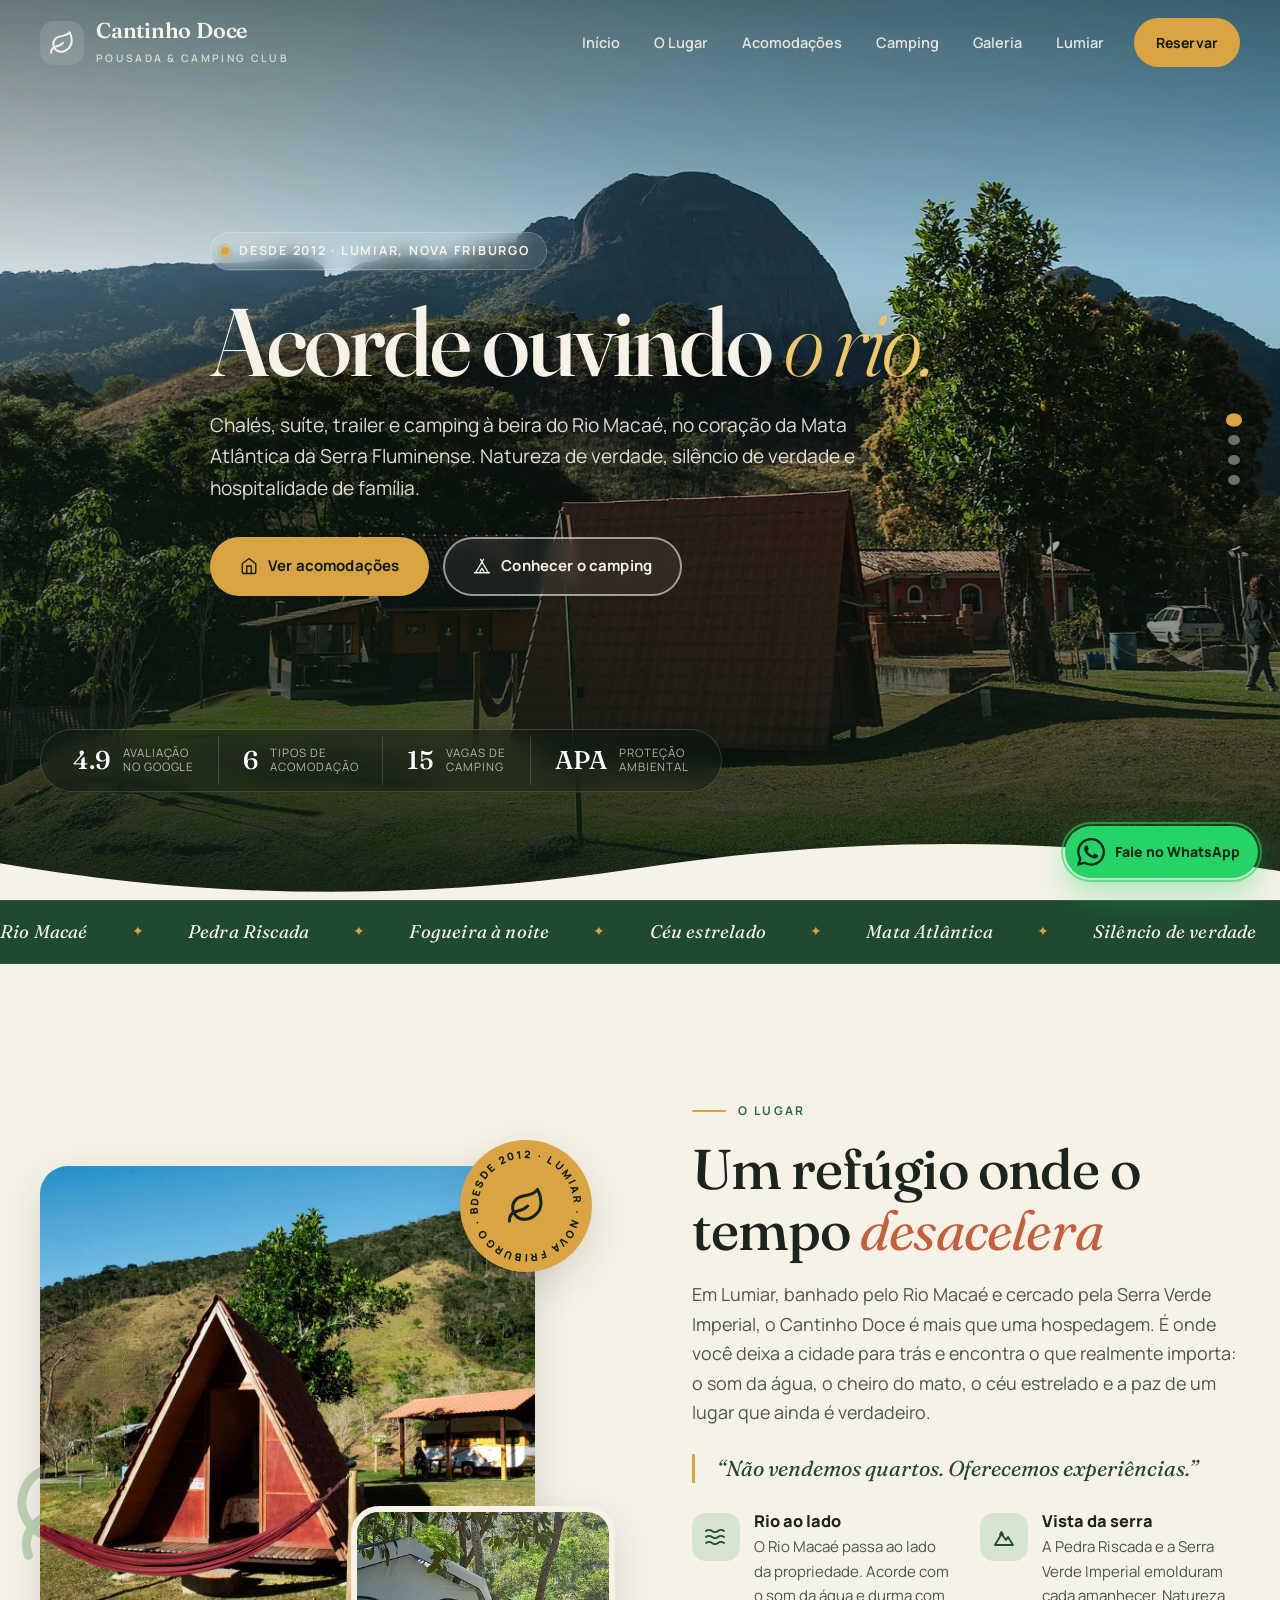
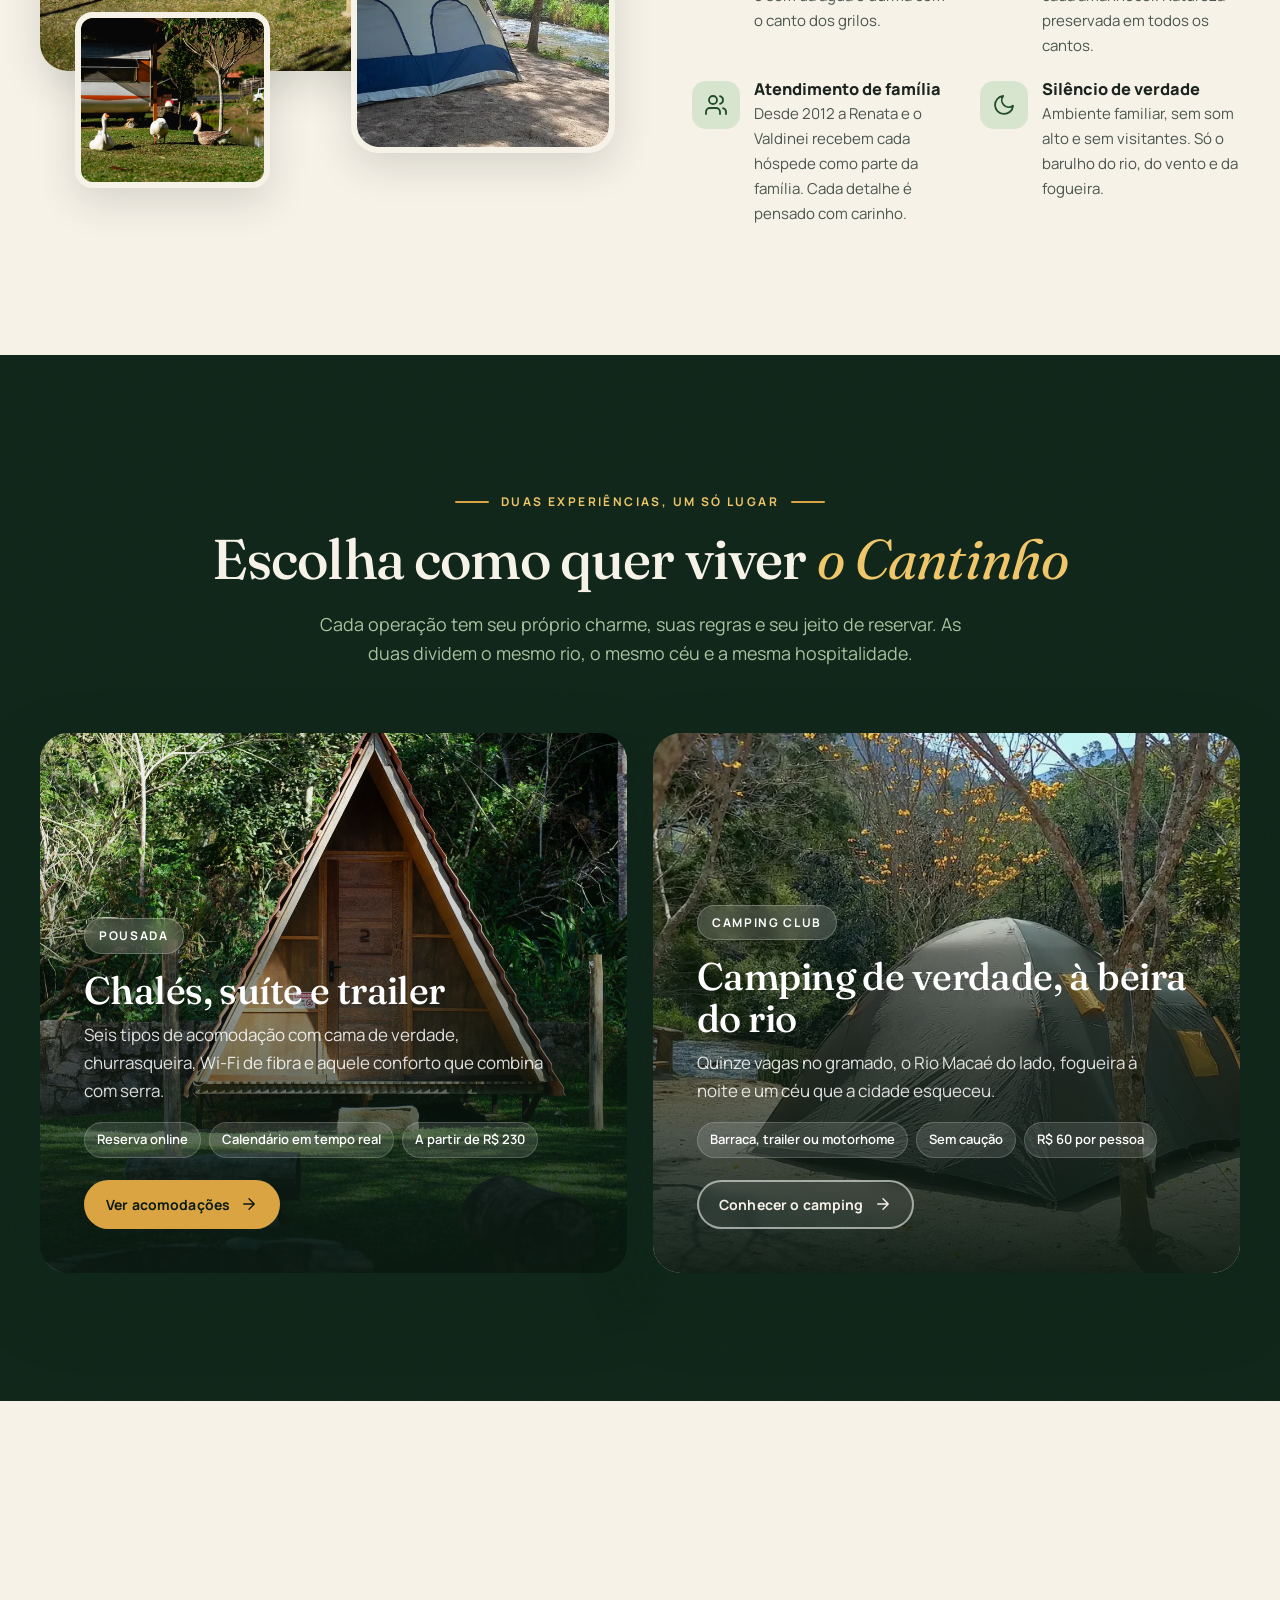
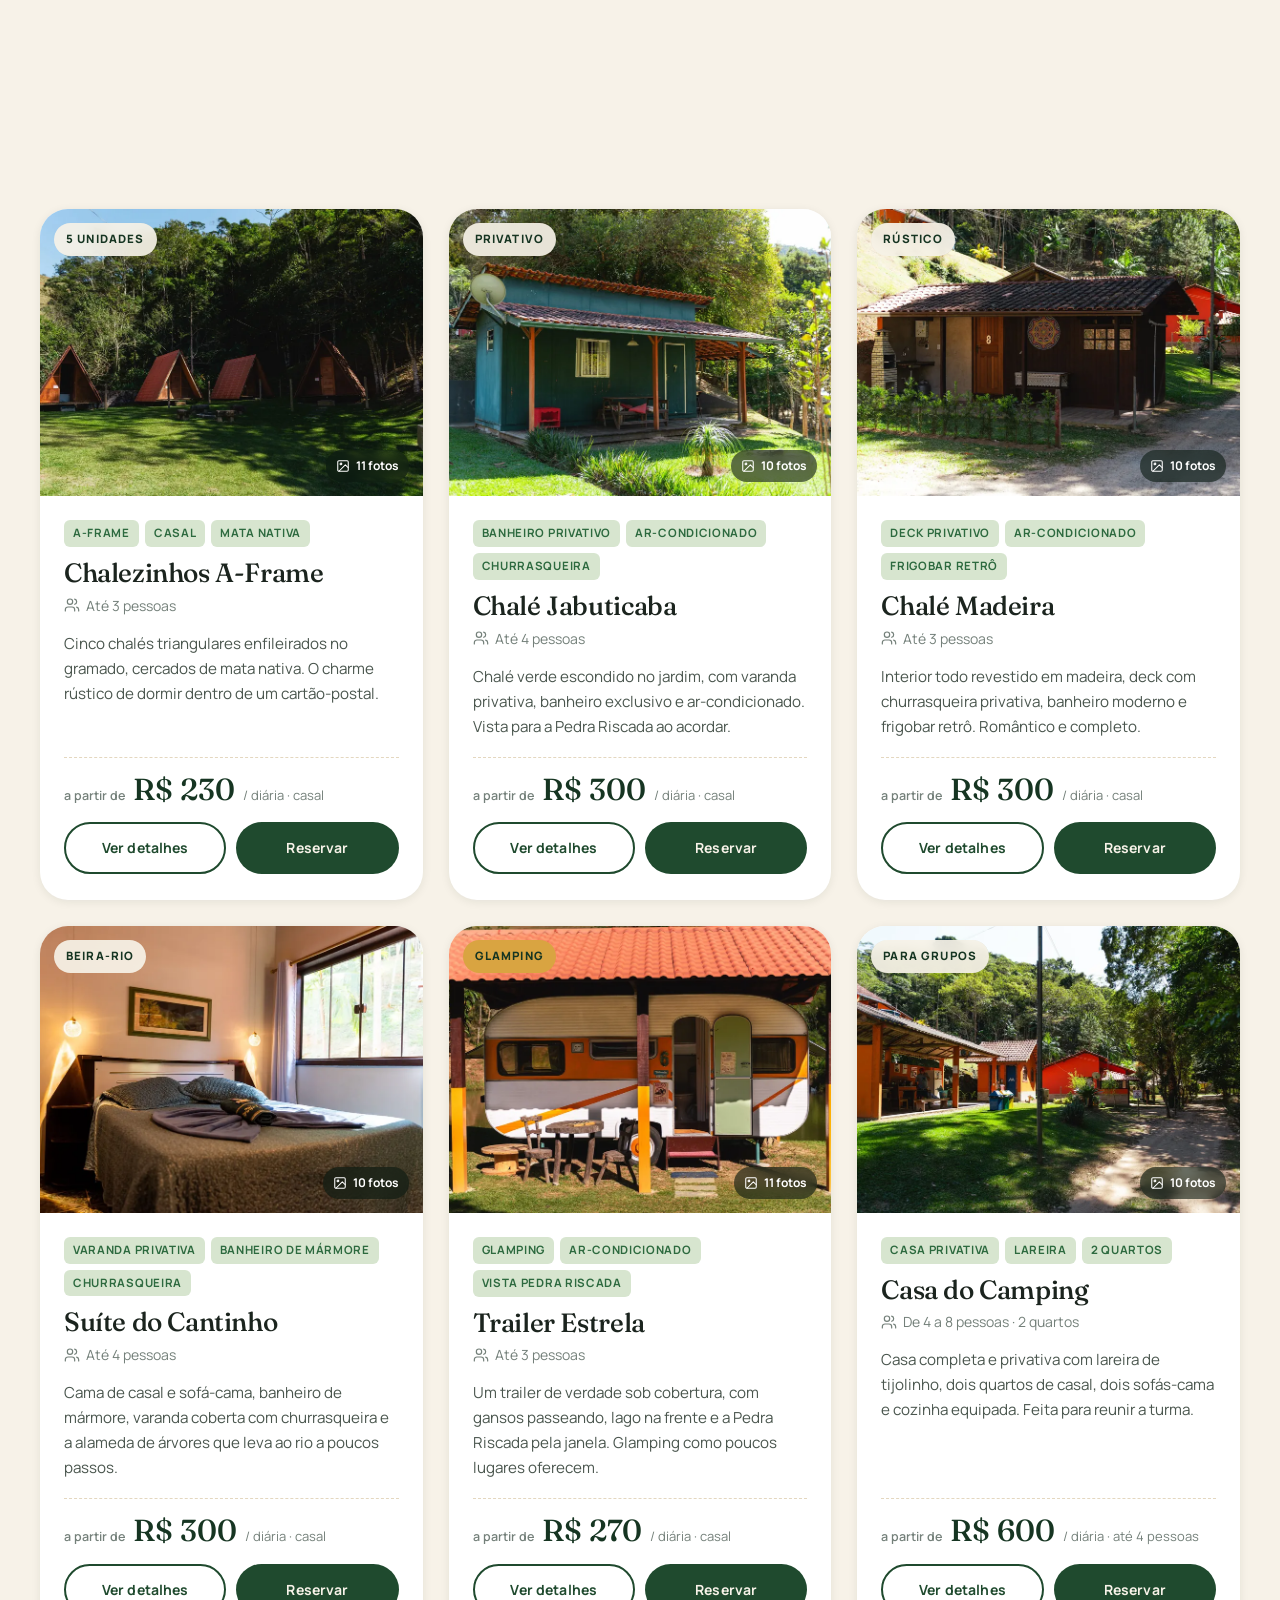
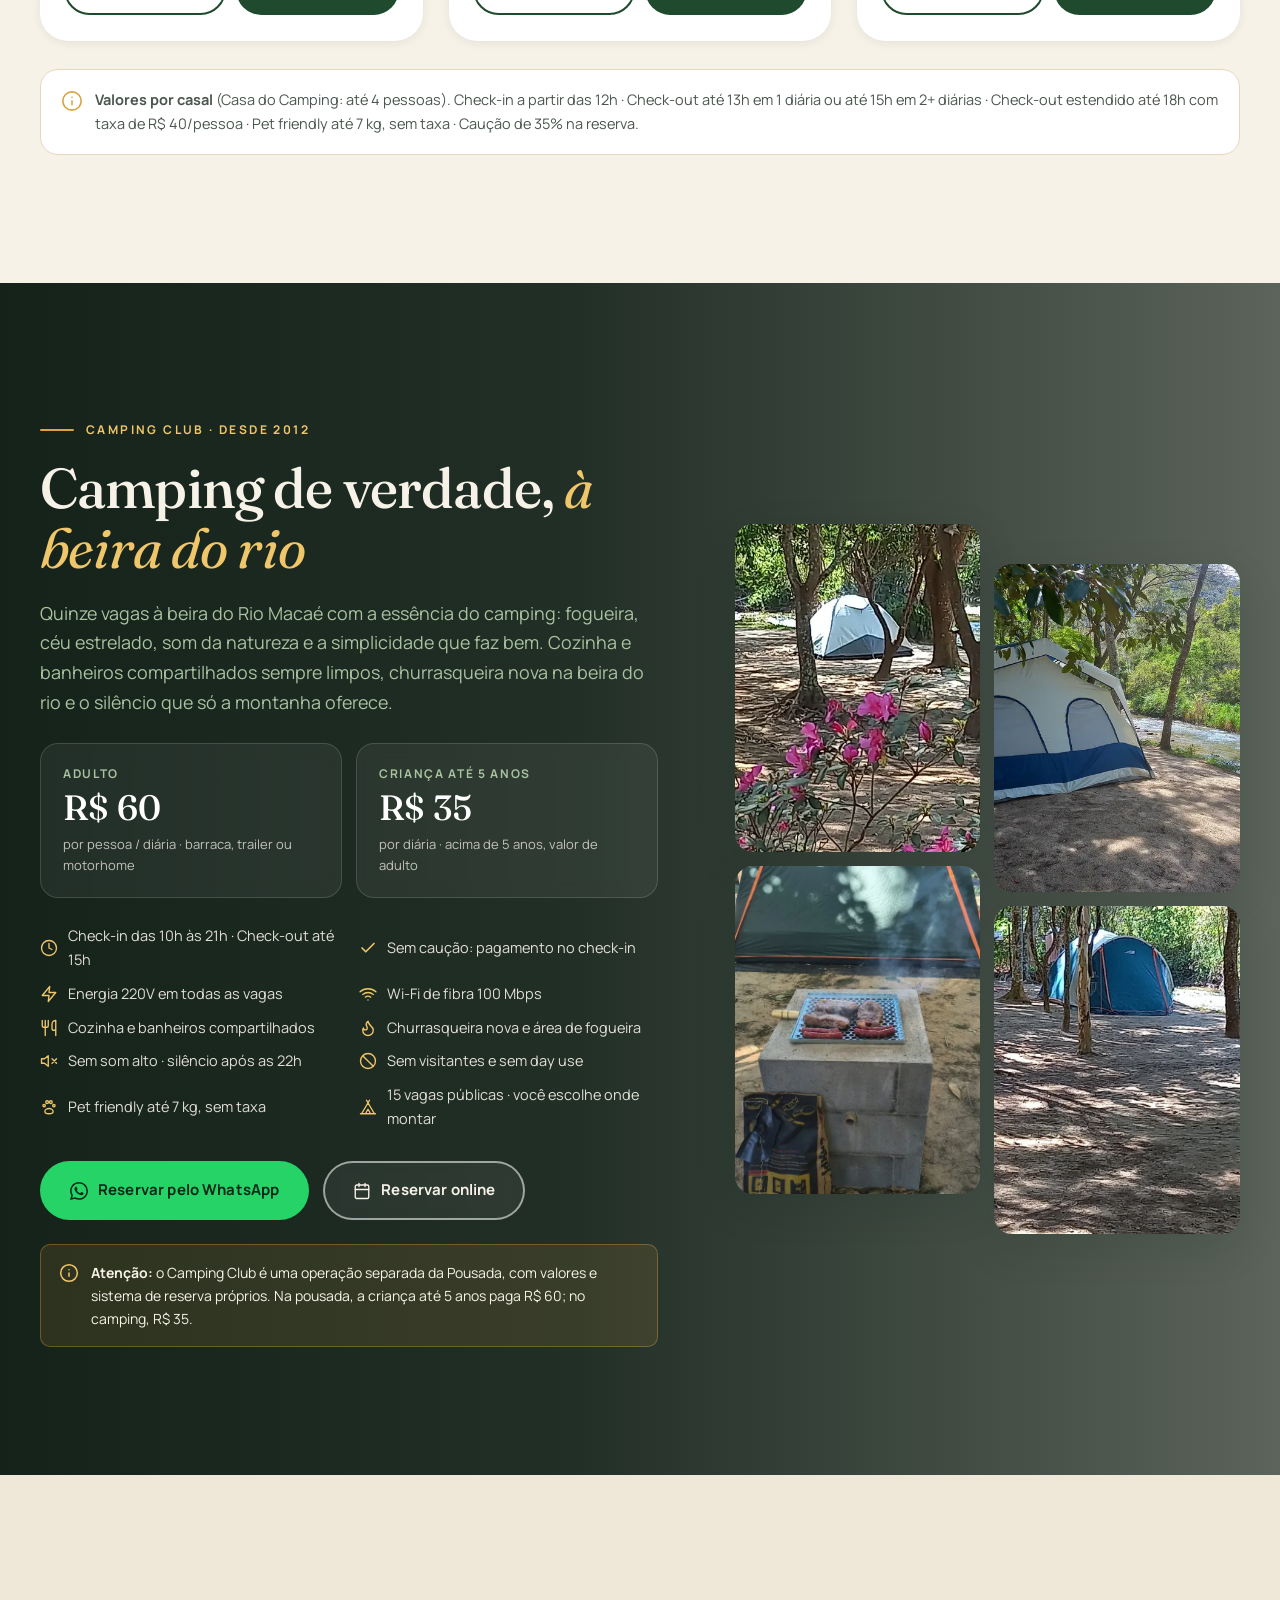
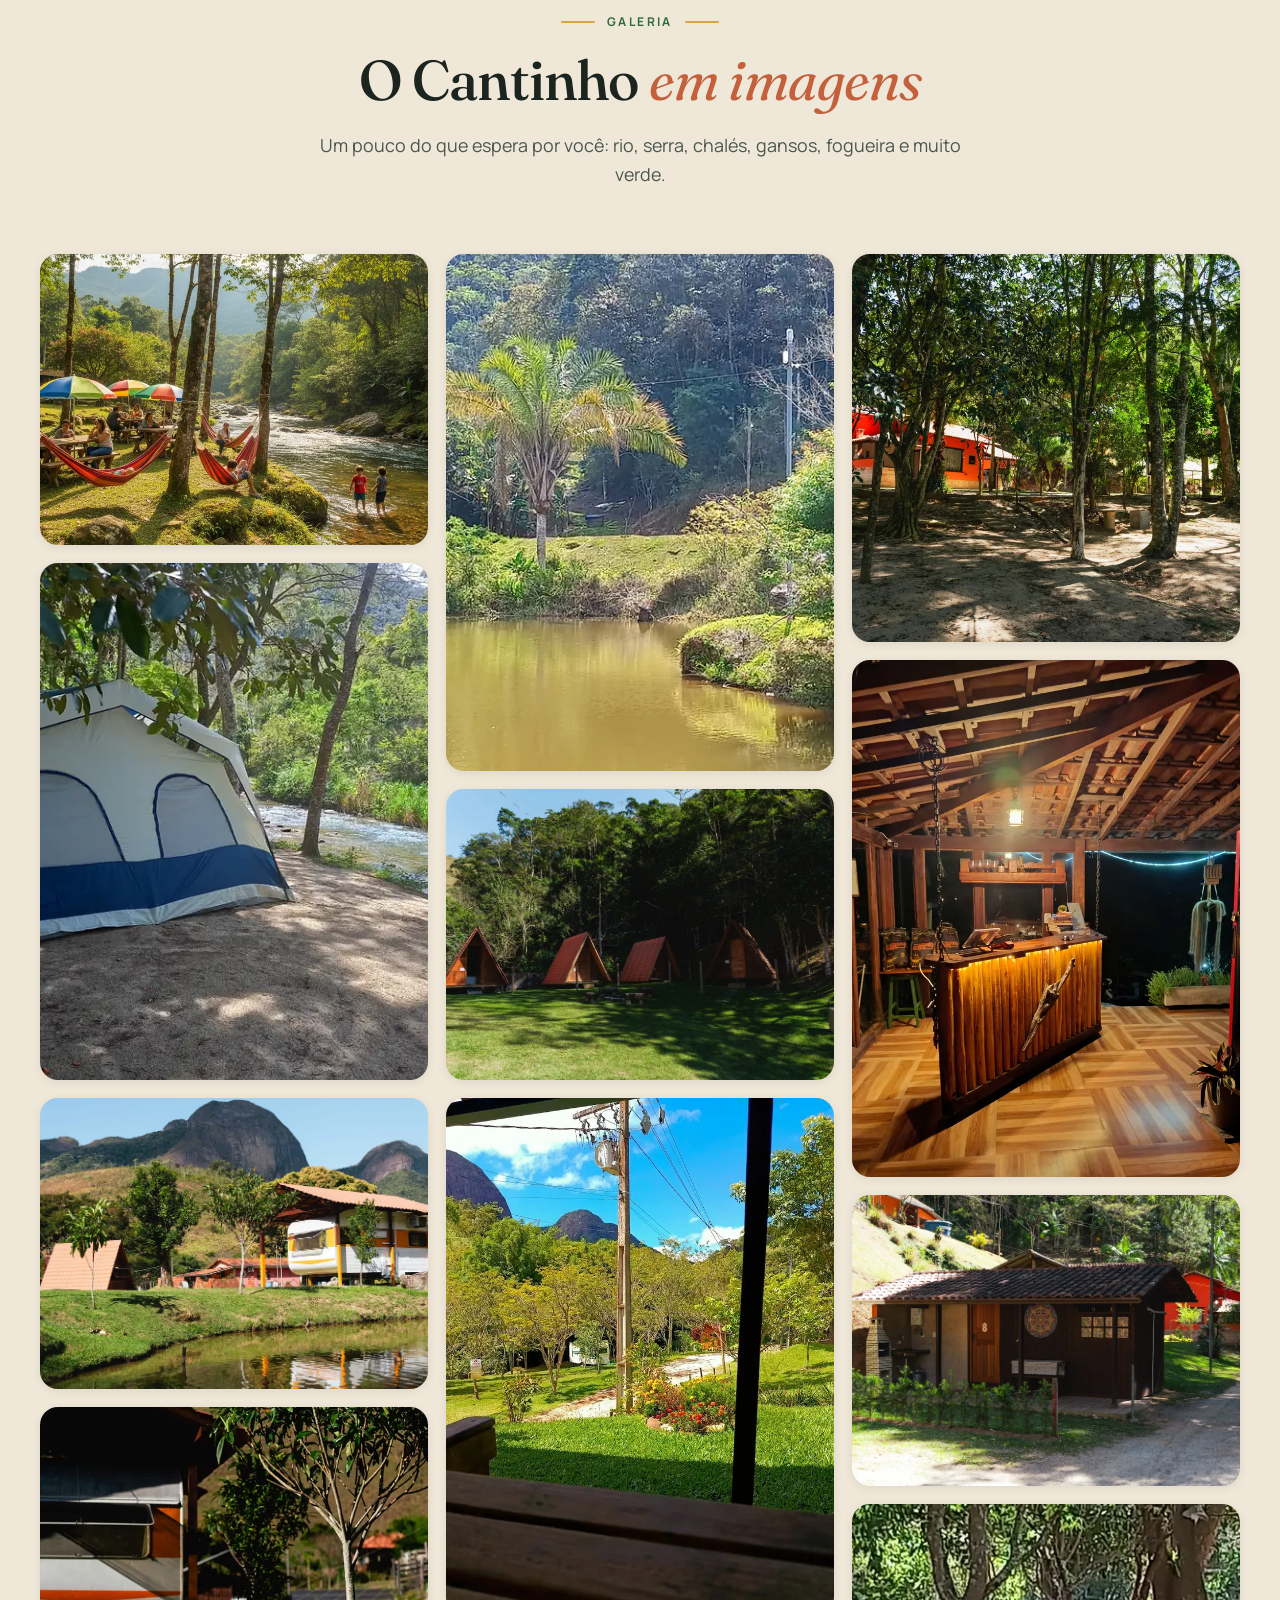
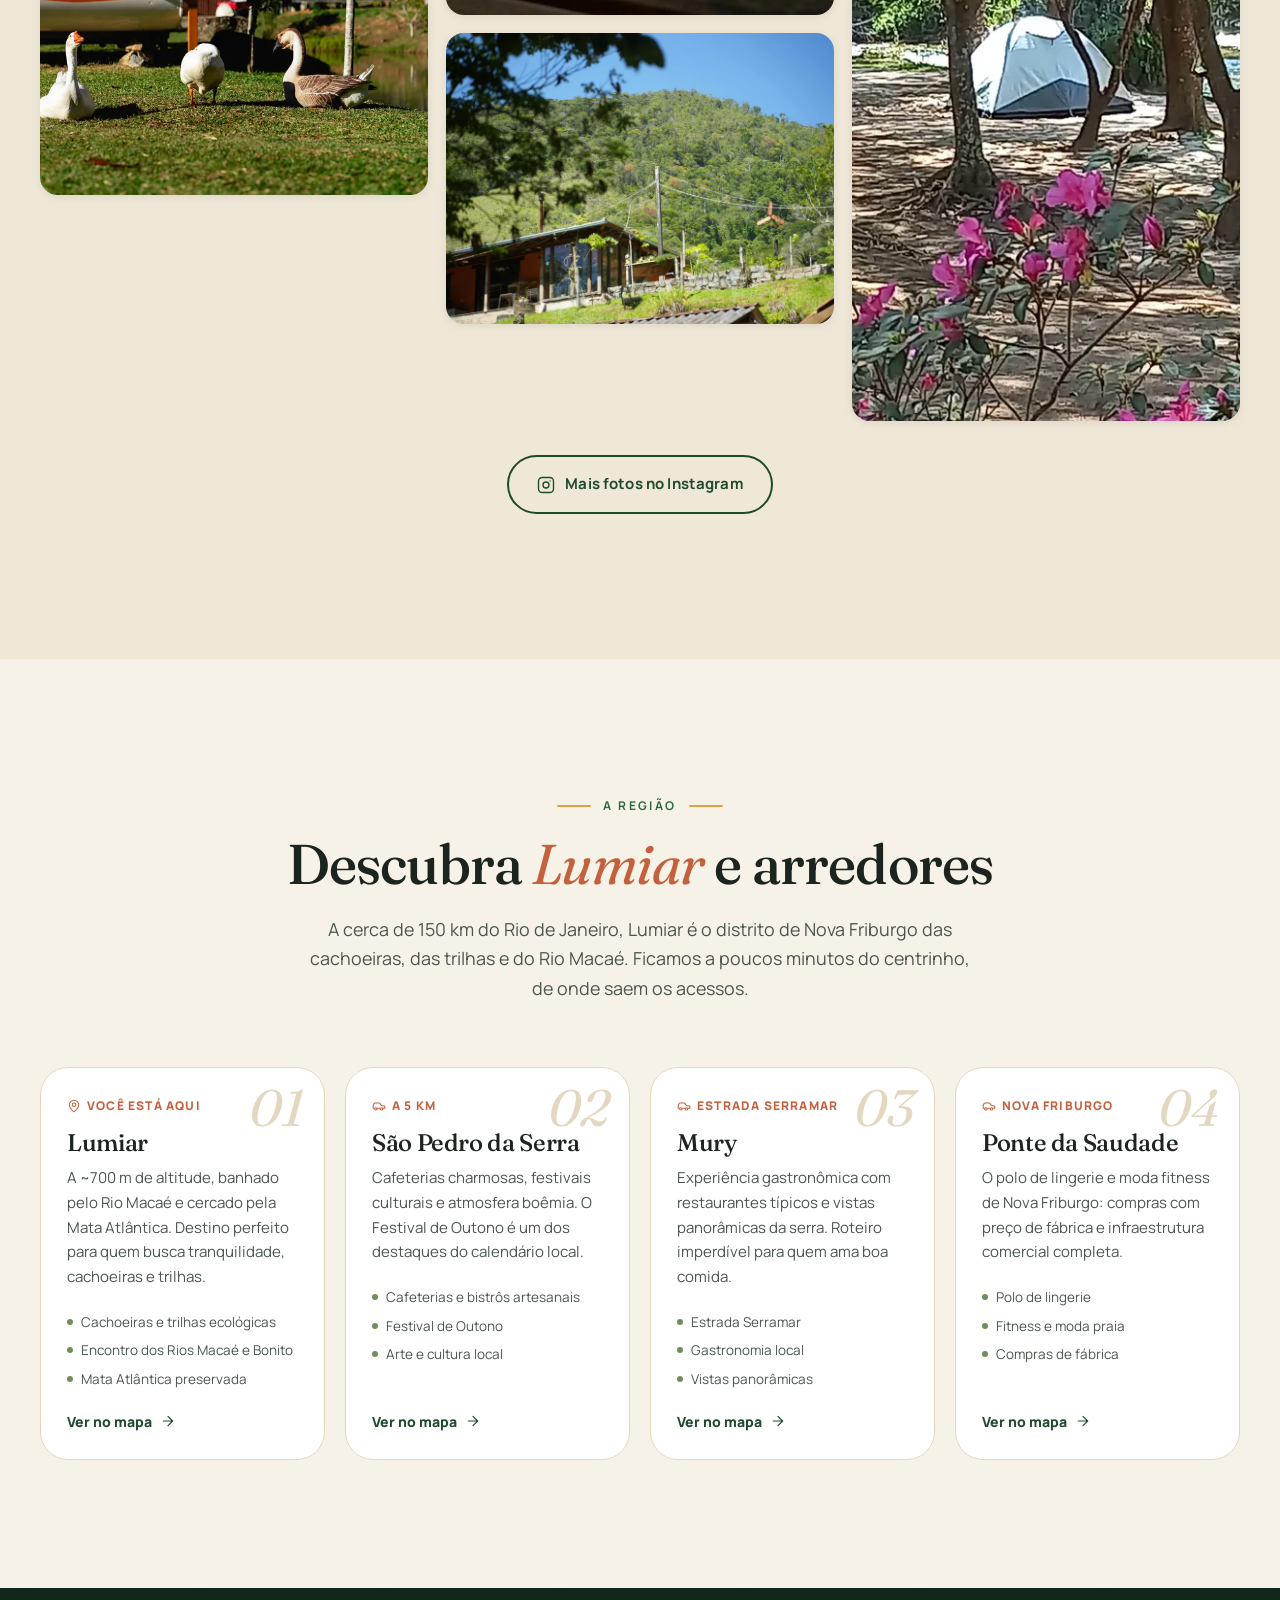
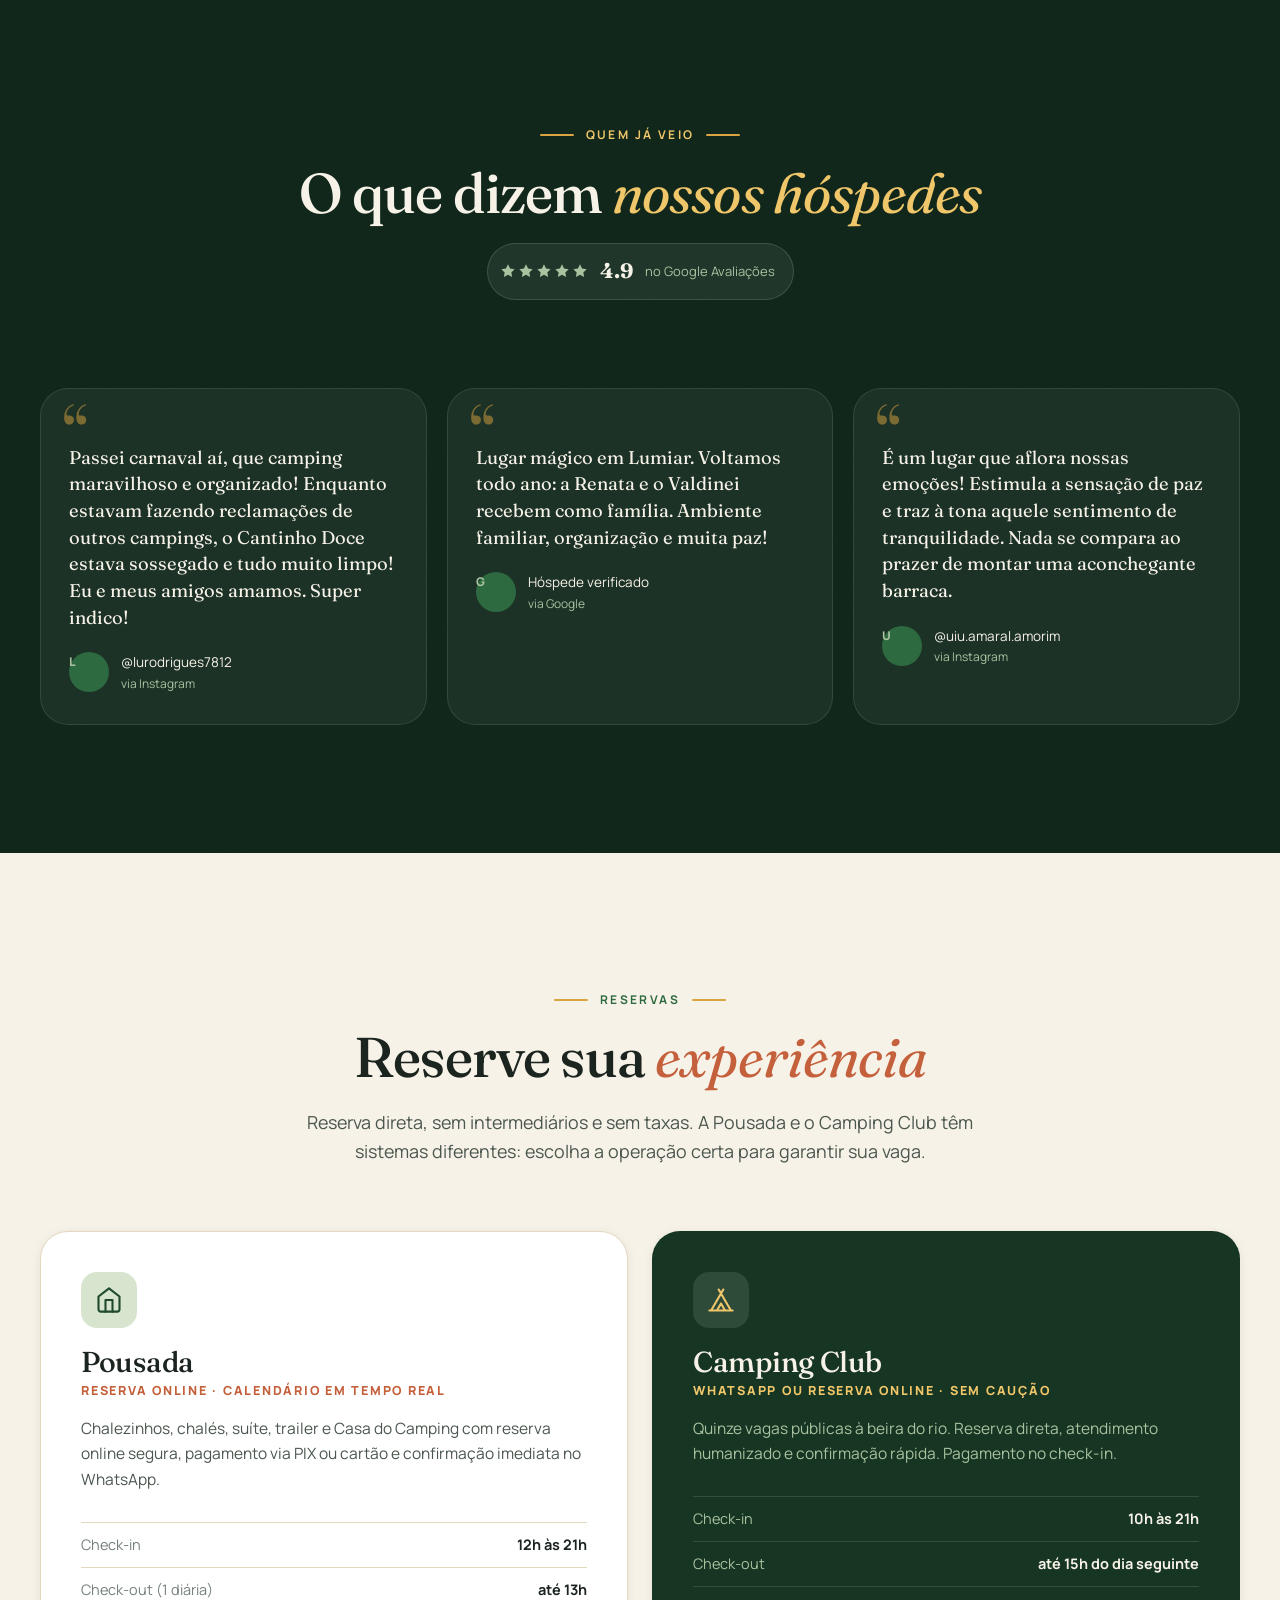
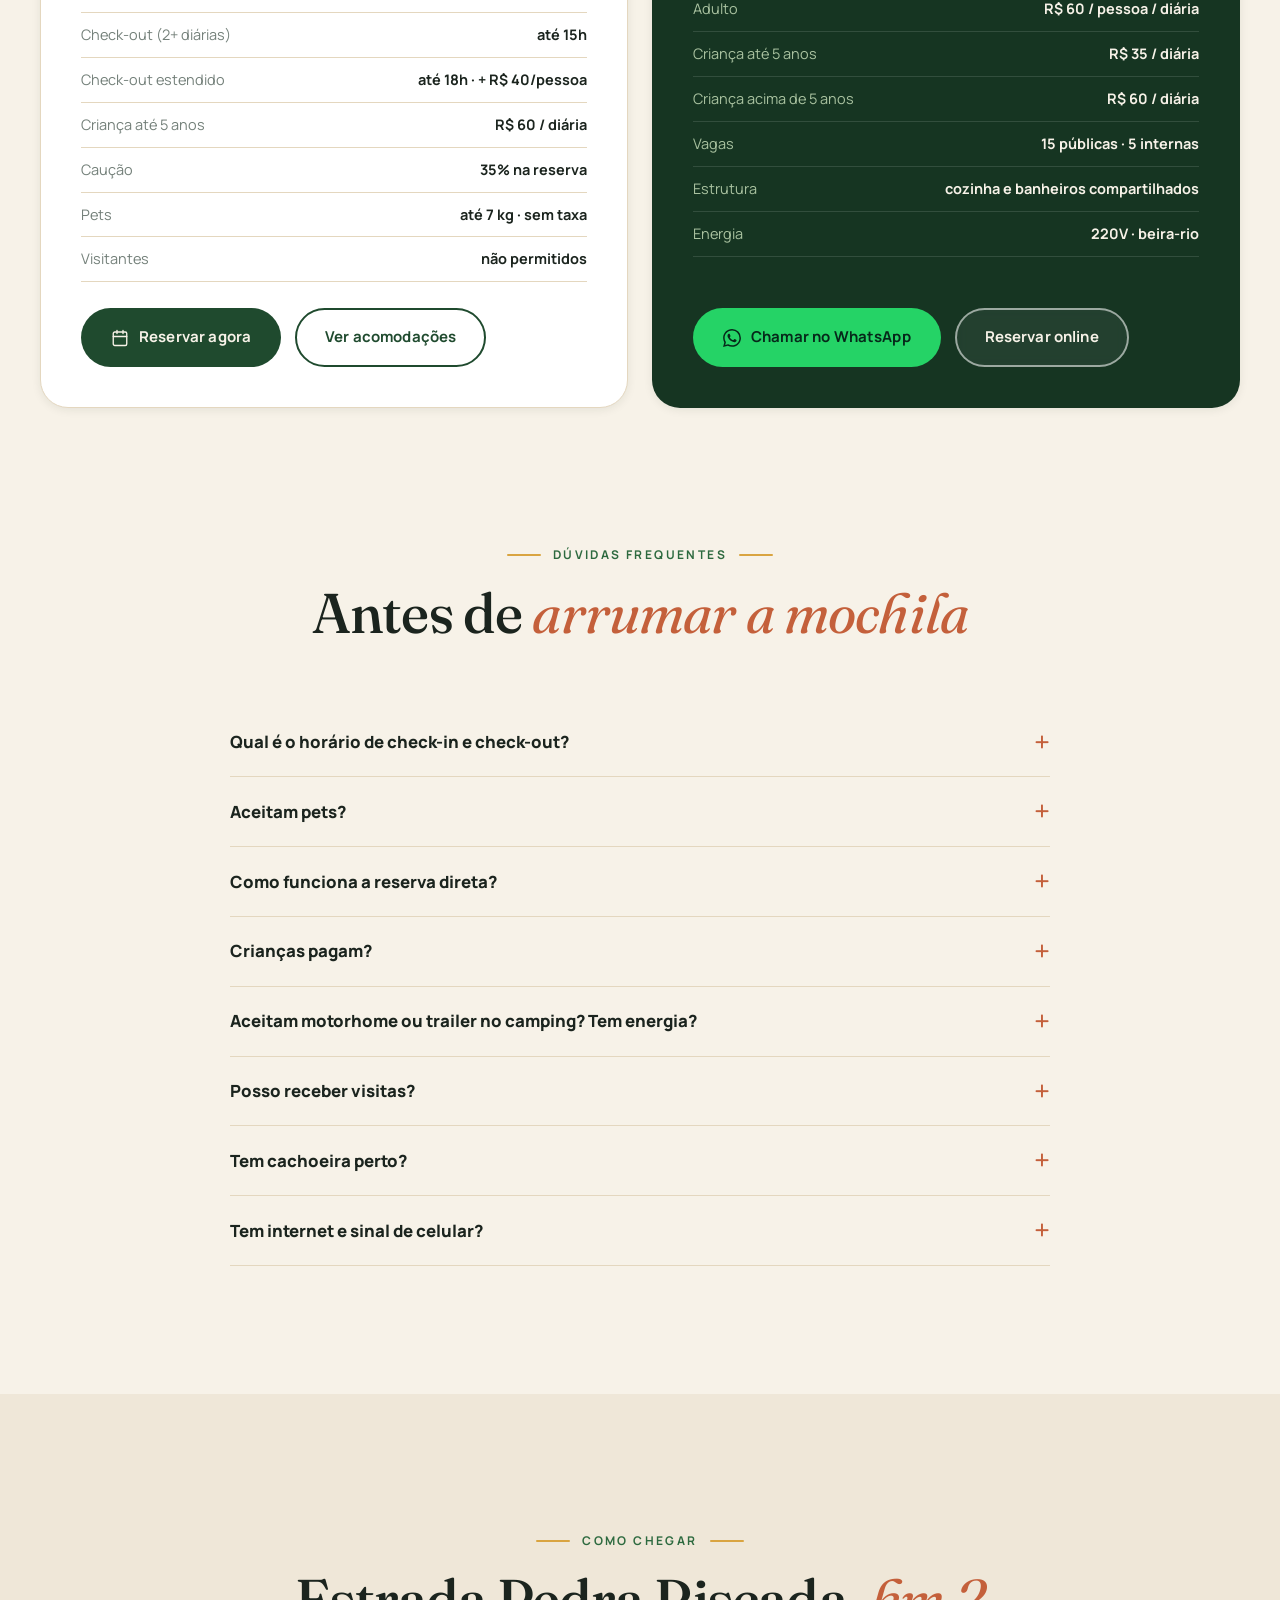
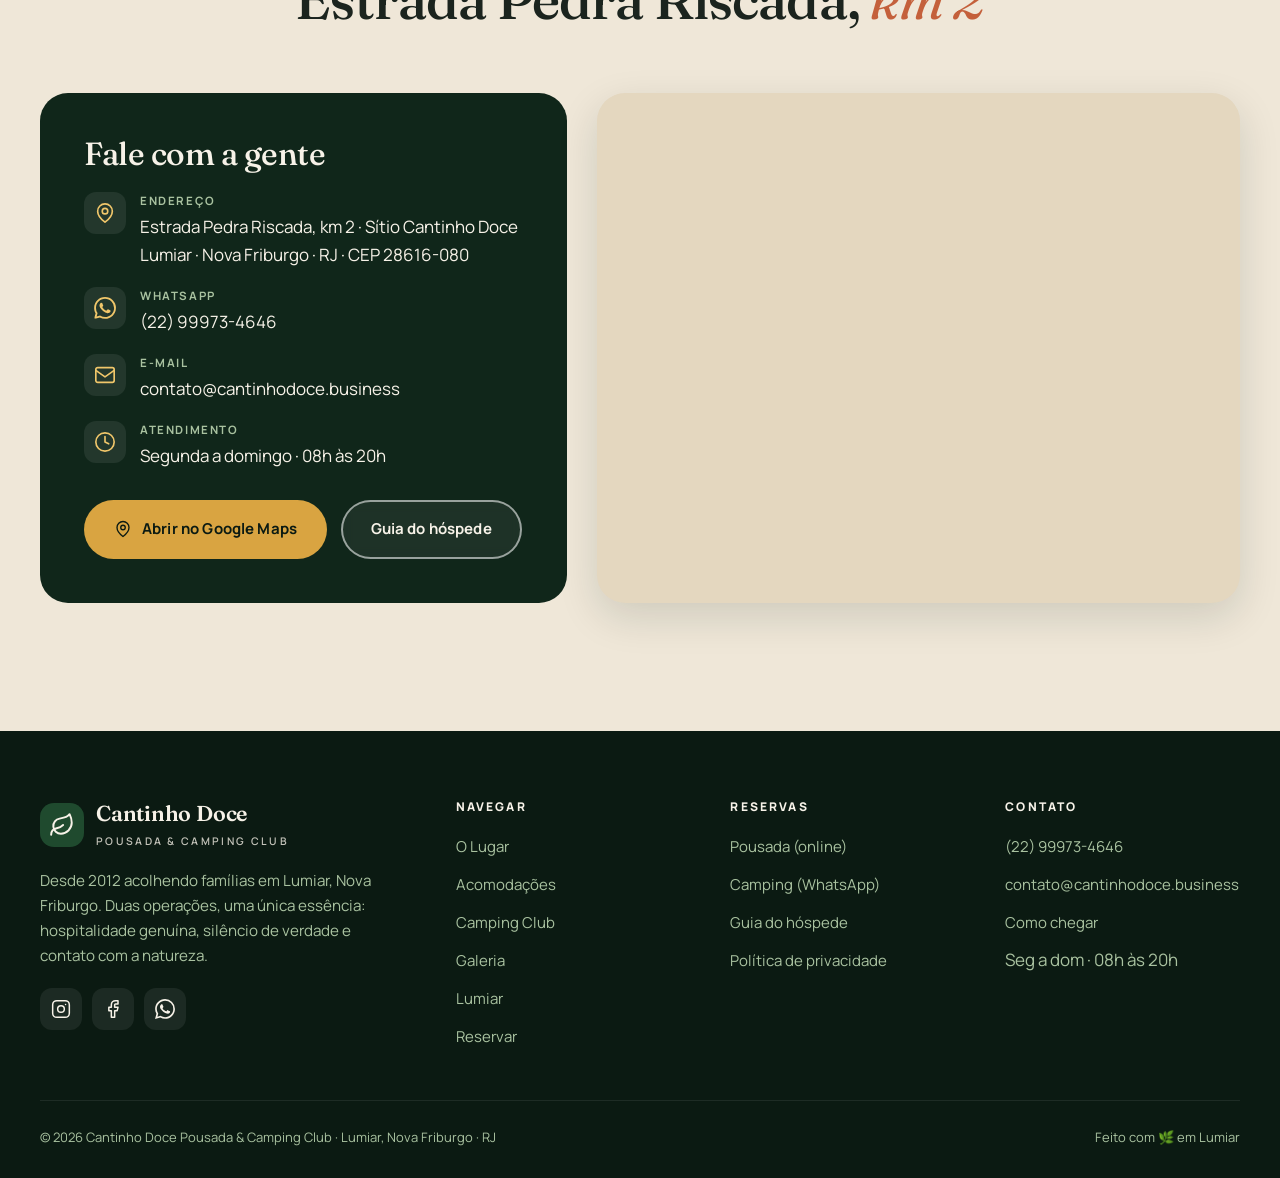
==== commit 565676db: "Hero encaixado em 100svh no desktop Conteúdo centralizado verticalmente, tamanhos escalando com a al" ====
--- a/index.html
+++ b/index.html
@@ -153,11 +153,14 @@
       <a class="btn btn--gold" href="#acomodacoes"><svg aria-hidden="true"><use href="#i-home"/></svg> Ver acomodações</a>
       <a class="btn btn--ghost" href="#camping"><svg aria-hidden="true"><use href="#i-tent"/></svg> Conhecer o camping</a>
     </div>
+  </div>
+
+  <div class="container hero__bottom">
     <div class="hero__stats">
       <div class="hero__stat"><strong>4.9</strong><small>Avaliação<br>no Google</small></div>
       <div class="hero__stat"><strong>6</strong><small>Tipos de<br>acomodação</small></div>
       <div class="hero__stat"><strong>15</strong><small>Vagas de<br>camping</small></div>
-      <div class="hero__stat"><strong>APA</strong><small>Área de proteção<br>ambiental</small></div>
+      <div class="hero__stat"><strong>APA</strong><small>Proteção<br>ambiental</small></div>
     </div>
   </div>
 
--- a/css/style.css
+++ b/css/style.css
@@ -168,9 +168,9 @@
 
 /* ---------- Hero ---------- */
 .hero {
-  position: relative; min-height: 100svh; display: grid; align-items: end;
+  --wave-h: clamp(40px, 7vw, 110px);
+  position: relative; min-height: 100svh; display: grid; grid-template-rows: 1fr auto;
   color: var(--cream); overflow: hidden; isolation: isolate;
-  padding-top: 120px;
 }
 .hero__slides { position: absolute; inset: 0; z-index: -2; background: var(--forest-900); }
 .hero__slide {
@@ -185,33 +185,43 @@
     linear-gradient(180deg, rgba(11,26,18,.55) 0%, rgba(11,26,18,.12) 30%, rgba(11,26,18,.35) 62%, rgba(11,26,18,.92) 100%),
     radial-gradient(60% 50% at 20% 70%, rgba(11,26,18,.4), transparent 70%);
 }
-.hero__content { padding-bottom: clamp(90px, 12vh, 150px); max-width: 860px; }
+.hero__content { align-self: center; padding-top: clamp(96px, 14vh, 150px); padding-bottom: clamp(16px, 3vh, 36px); max-width: 860px; }
 .hero__kicker {
-  display: inline-flex; align-items: center; gap: 10px; padding: 8px 16px 8px 10px; margin-bottom: 26px;
+  display: inline-flex; align-items: center; gap: 10px; padding: 8px 16px 8px 10px; margin-bottom: clamp(14px, 2.6vh, 26px);
   border-radius: 999px; background: rgba(255,255,255,.1); border: 1px solid rgba(255,255,255,.22); backdrop-filter: blur(10px);
   font-size: 12.5px; font-weight: 700; letter-spacing: .14em; text-transform: uppercase;
 }
 .hero__kicker i { width: 8px; height: 8px; border-radius: 50%; background: var(--gold); box-shadow: 0 0 0 4px rgba(217,164,65,.28); }
 .hero h1 {
-  font-size: clamp(2.9rem, 8vw, 6.2rem); line-height: .98; letter-spacing: -0.03em; margin-bottom: 24px;
+  font-size: clamp(2.9rem, 8vw, 6.2rem); line-height: .98; letter-spacing: -0.03em; margin-bottom: clamp(14px, 2.4vh, 24px);
   text-shadow: 0 10px 40px rgba(0,0,0,.35);
 }
 .hero h1 em { font-style: italic; font-weight: 300; color: var(--gold-2); }
-.hero__lead { font-size: clamp(1.05rem, 1.6vw, 1.3rem); max-width: 56ch; color: rgba(247,242,232,.9); margin-bottom: 36px; }
+.hero__lead { font-size: clamp(1.05rem, 1.6vw, 1.3rem); max-width: 54ch; color: rgba(247,242,232,.9); margin-bottom: clamp(22px, 3.6vh, 36px); }
+.hero__bottom { padding-bottom: calc(var(--wave-h) + 18px); }
 .hero__stats {
-  display: flex; flex-wrap: wrap; gap: 10px 30px; margin-top: 46px; padding-top: 26px;
-  border-top: 1px solid rgba(255,255,255,.2);
-}
-.hero__stat { display: flex; align-items: center; gap: 12px; font-size: 14px; color: rgba(247,242,232,.9); }
+  display: inline-flex; flex-wrap: wrap; align-items: stretch;
+  padding: 6px 8px; border-radius: 999px;
+  background: rgba(11,26,18,.38); border: 1px solid rgba(255,255,255,.16); backdrop-filter: blur(12px);
+}
+.hero__stat { display: flex; align-items: center; gap: 12px; padding: 10px 24px; font-size: 14px; color: rgba(247,242,232,.9); border-left: 1px solid rgba(255,255,255,.14); }
+.hero__stat:first-child { border-left: 0; }
 .hero__stat strong { font-family: var(--font-display); font-size: 1.6rem; font-weight: 500; color: #fff; line-height: 1; }
-.hero__stat small { display: block; font-size: 12px; letter-spacing: .08em; text-transform: uppercase; opacity: .78; }
-.hero__dots { position: absolute; right: var(--gutter); bottom: 110px; display: grid; gap: 10px; z-index: 2; }
+.hero__stat small { display: block; font-size: 11.5px; letter-spacing: .08em; text-transform: uppercase; opacity: .78; line-height: 1.3; }
+.hero__dots { position: absolute; right: var(--gutter); top: 50%; transform: translateY(-50%); display: grid; gap: 10px; z-index: 2; }
+@media (min-width: 961px) {
+  .hero h1 { font-size: clamp(3rem, min(7.5vw, 11.5vh), 6.2rem); }
+  .hero__lead { font-size: clamp(1rem, min(1.5vw, 2.3vh), 1.3rem); }
+}
 .hero__dots button { width: 10px; height: 10px; border-radius: 50%; background: rgba(255,255,255,.4); transition: transform .3s, background .3s; }
 .hero__dots button.is-active { background: var(--gold); transform: scale(1.35); }
-.hero__wave { position: absolute; left: 0; right: 0; bottom: -1px; z-index: 1; width: 100%; height: clamp(40px, 7vw, 110px); color: var(--cream); }
+.hero__wave { position: absolute; left: 0; right: 0; bottom: -1px; z-index: 1; width: 100%; height: var(--wave-h); color: var(--cream); }
 @media (max-width: 720px) {
   .hero__dots { display: none; }
-  .hero__content { padding-bottom: 80px; }
+  .hero__content { padding-top: 110px; padding-bottom: 28px; }
+  .hero__bottom { padding-bottom: calc(var(--wave-h) + 24px); }
+  .hero__stats { display: grid; grid-template-columns: 1fr 1fr; gap: 12px 20px; padding: 22px 0 0; border: 0; border-top: 1px solid rgba(255,255,255,.2); border-radius: 0; background: none; backdrop-filter: none; }
+  .hero__stat { padding: 0; border: 0; }
   .hero__stat strong { font-size: 1.3rem; }
   .hero__kicker { font-size: 11px; letter-spacing: .1em; white-space: nowrap; }
 }
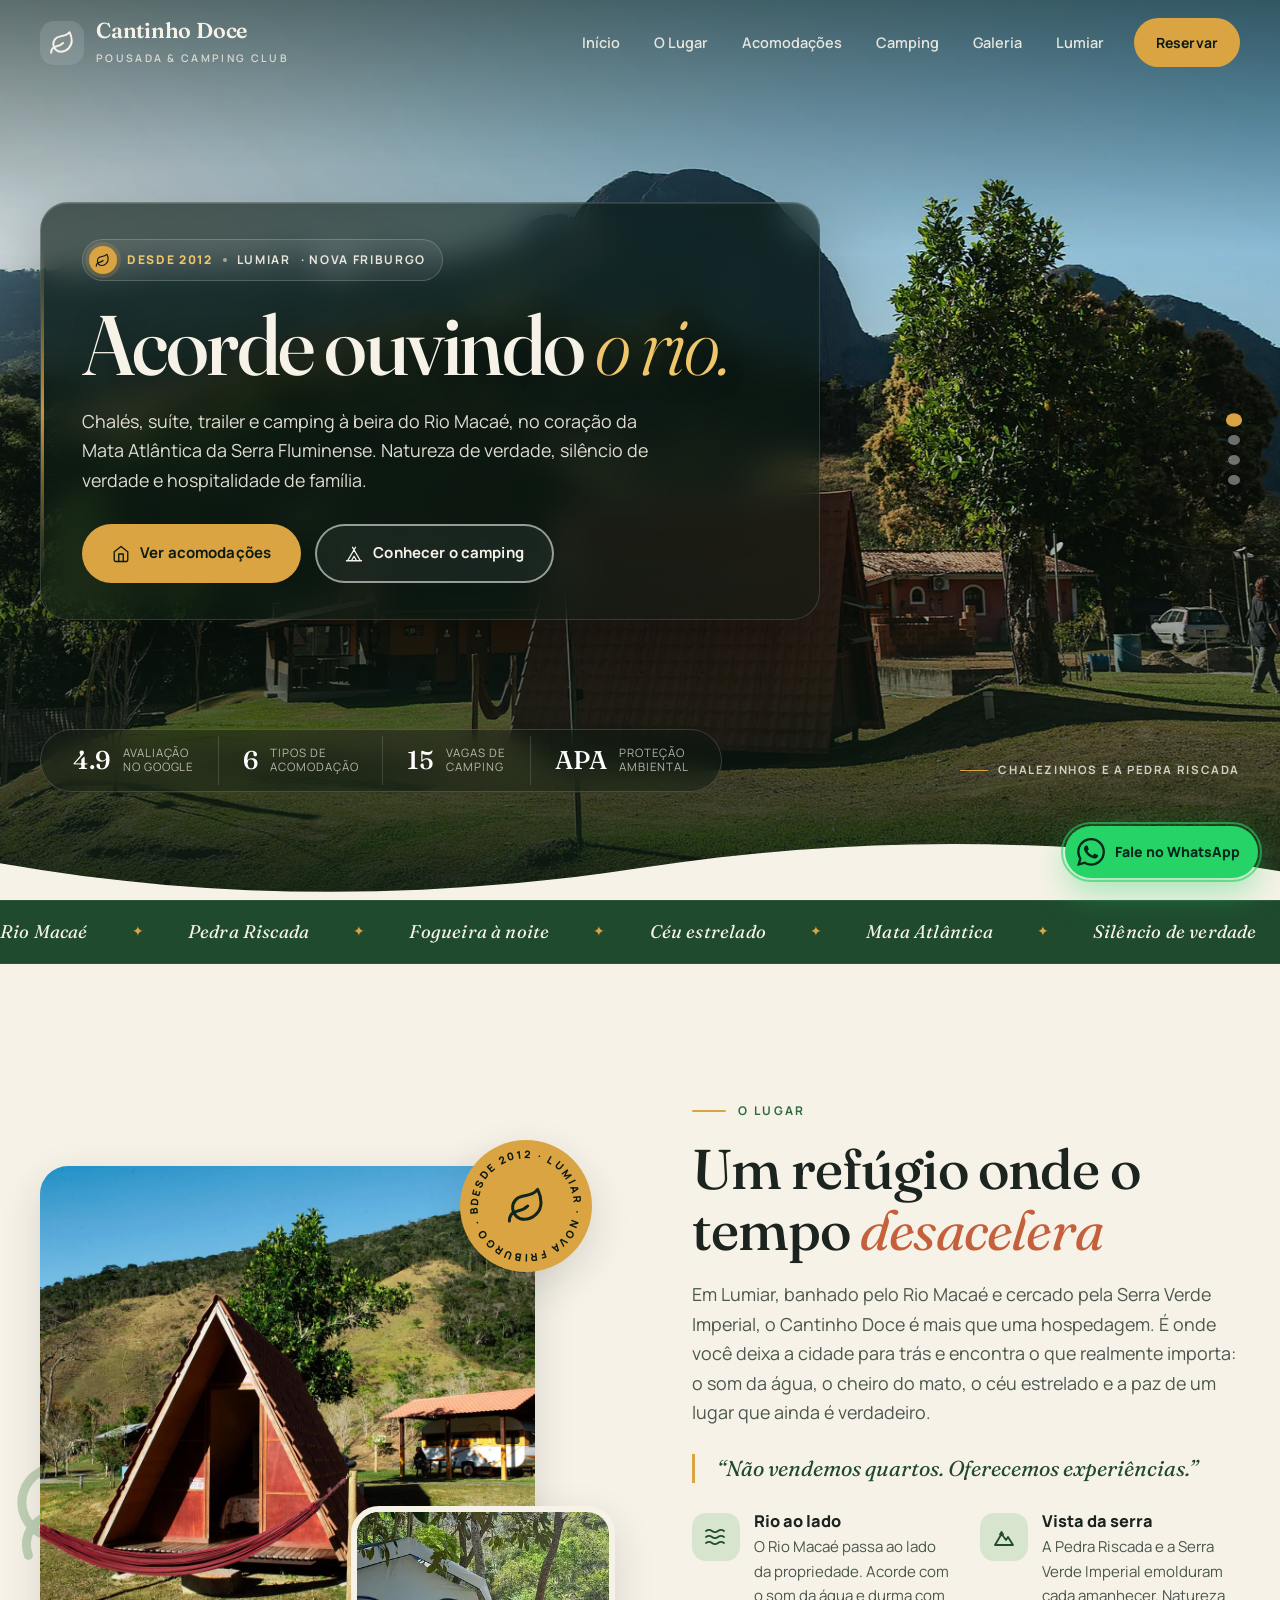
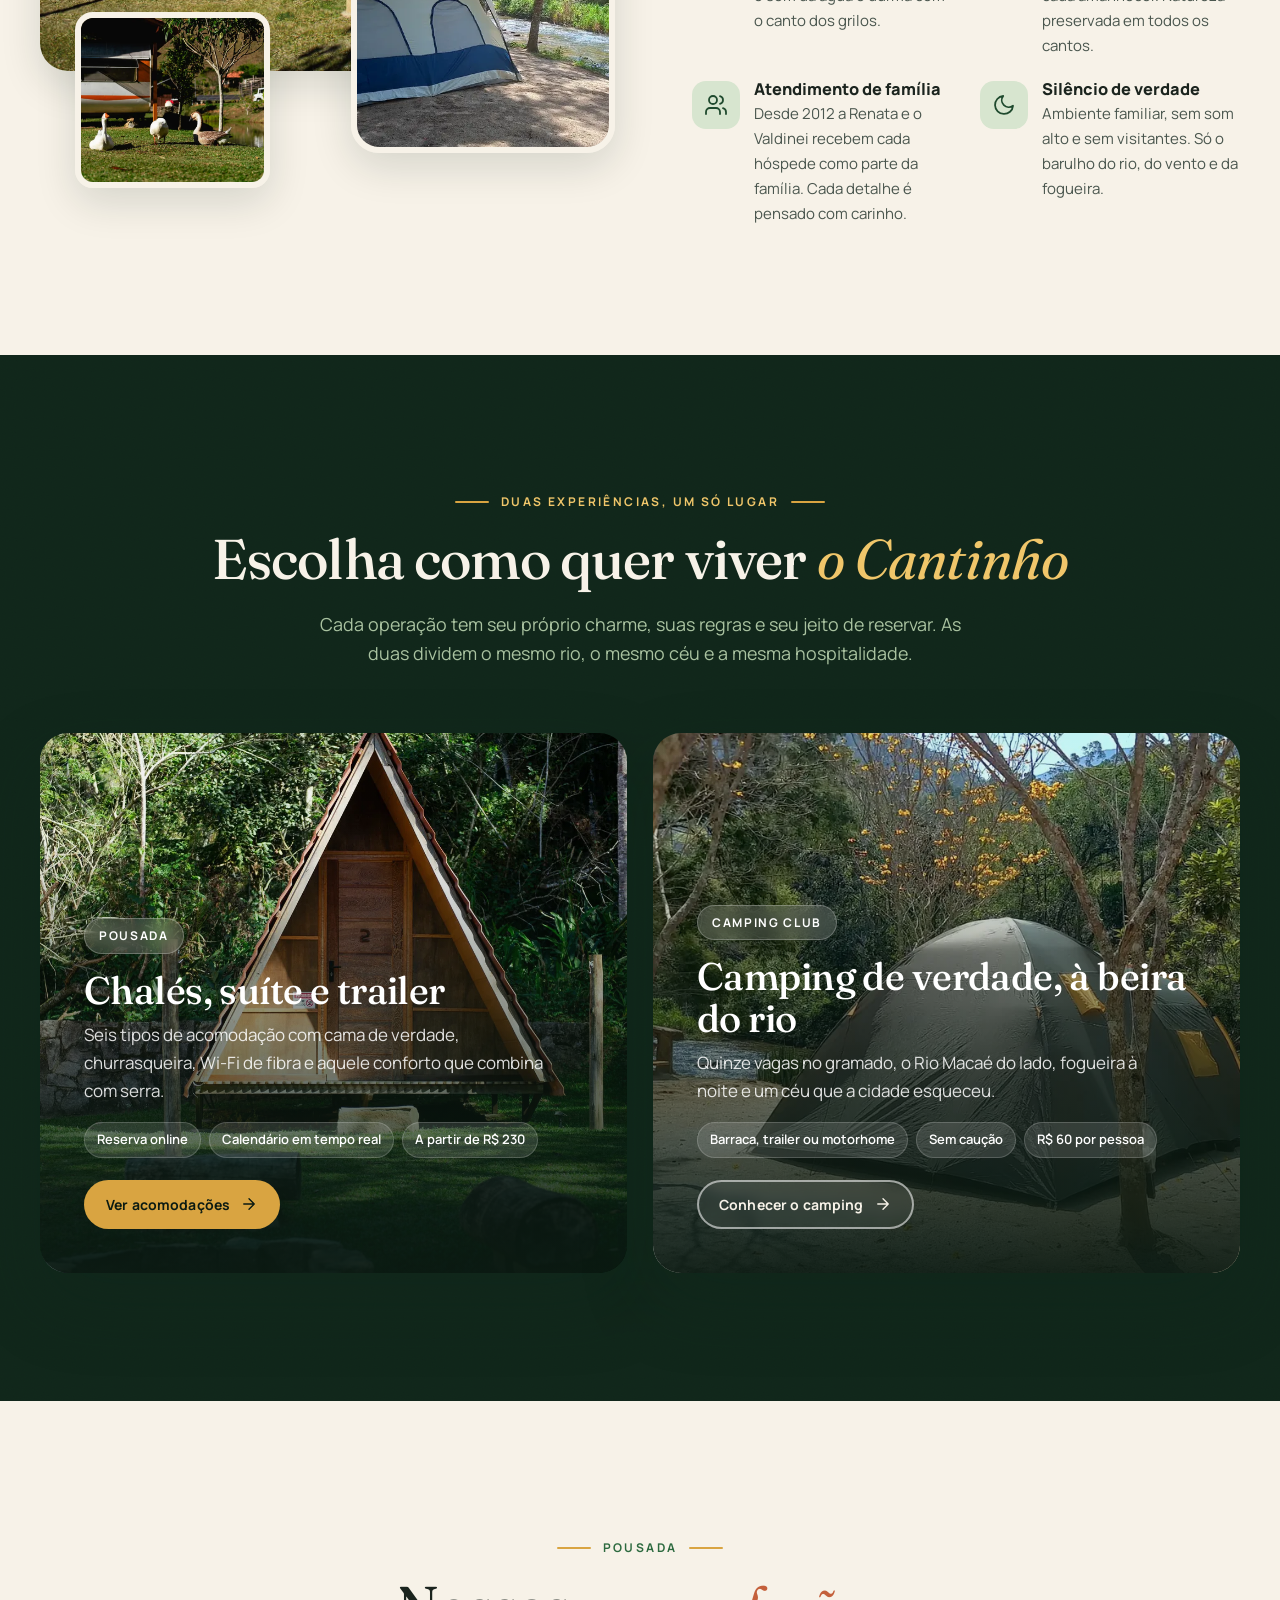
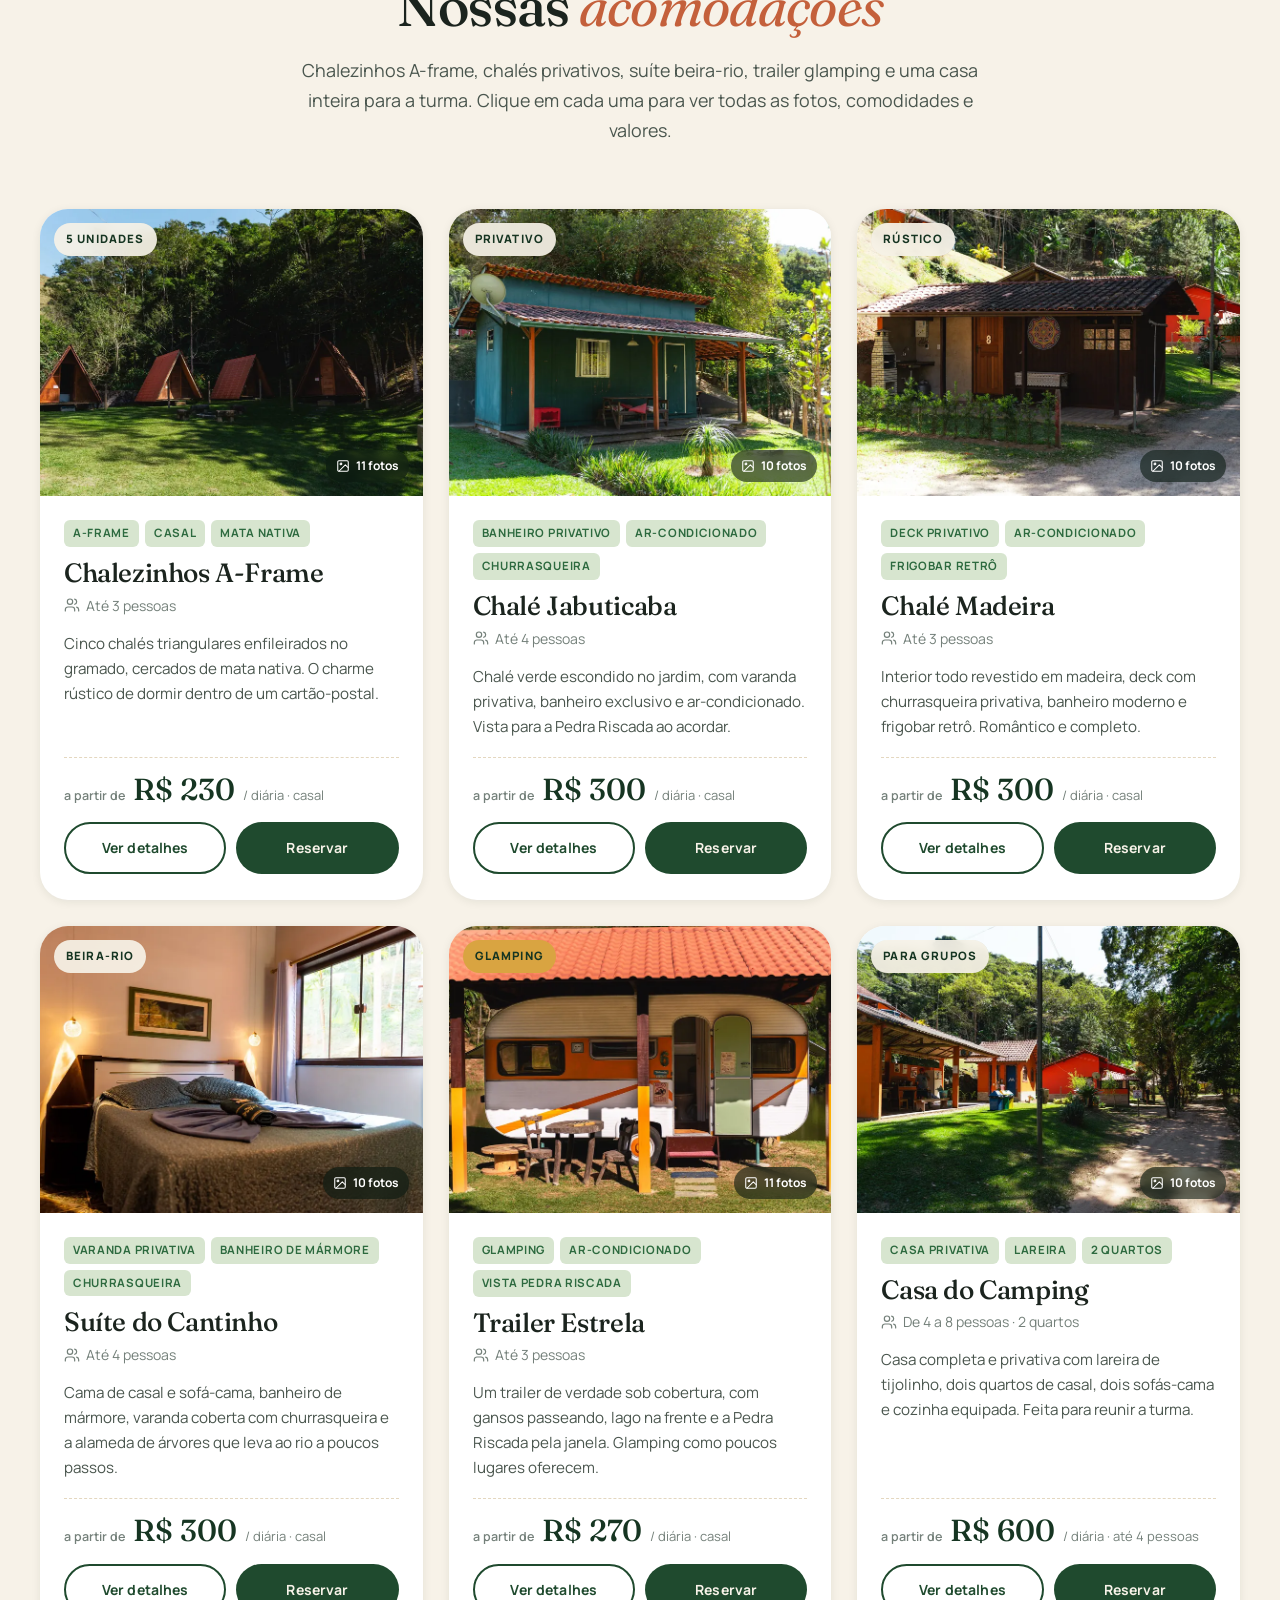
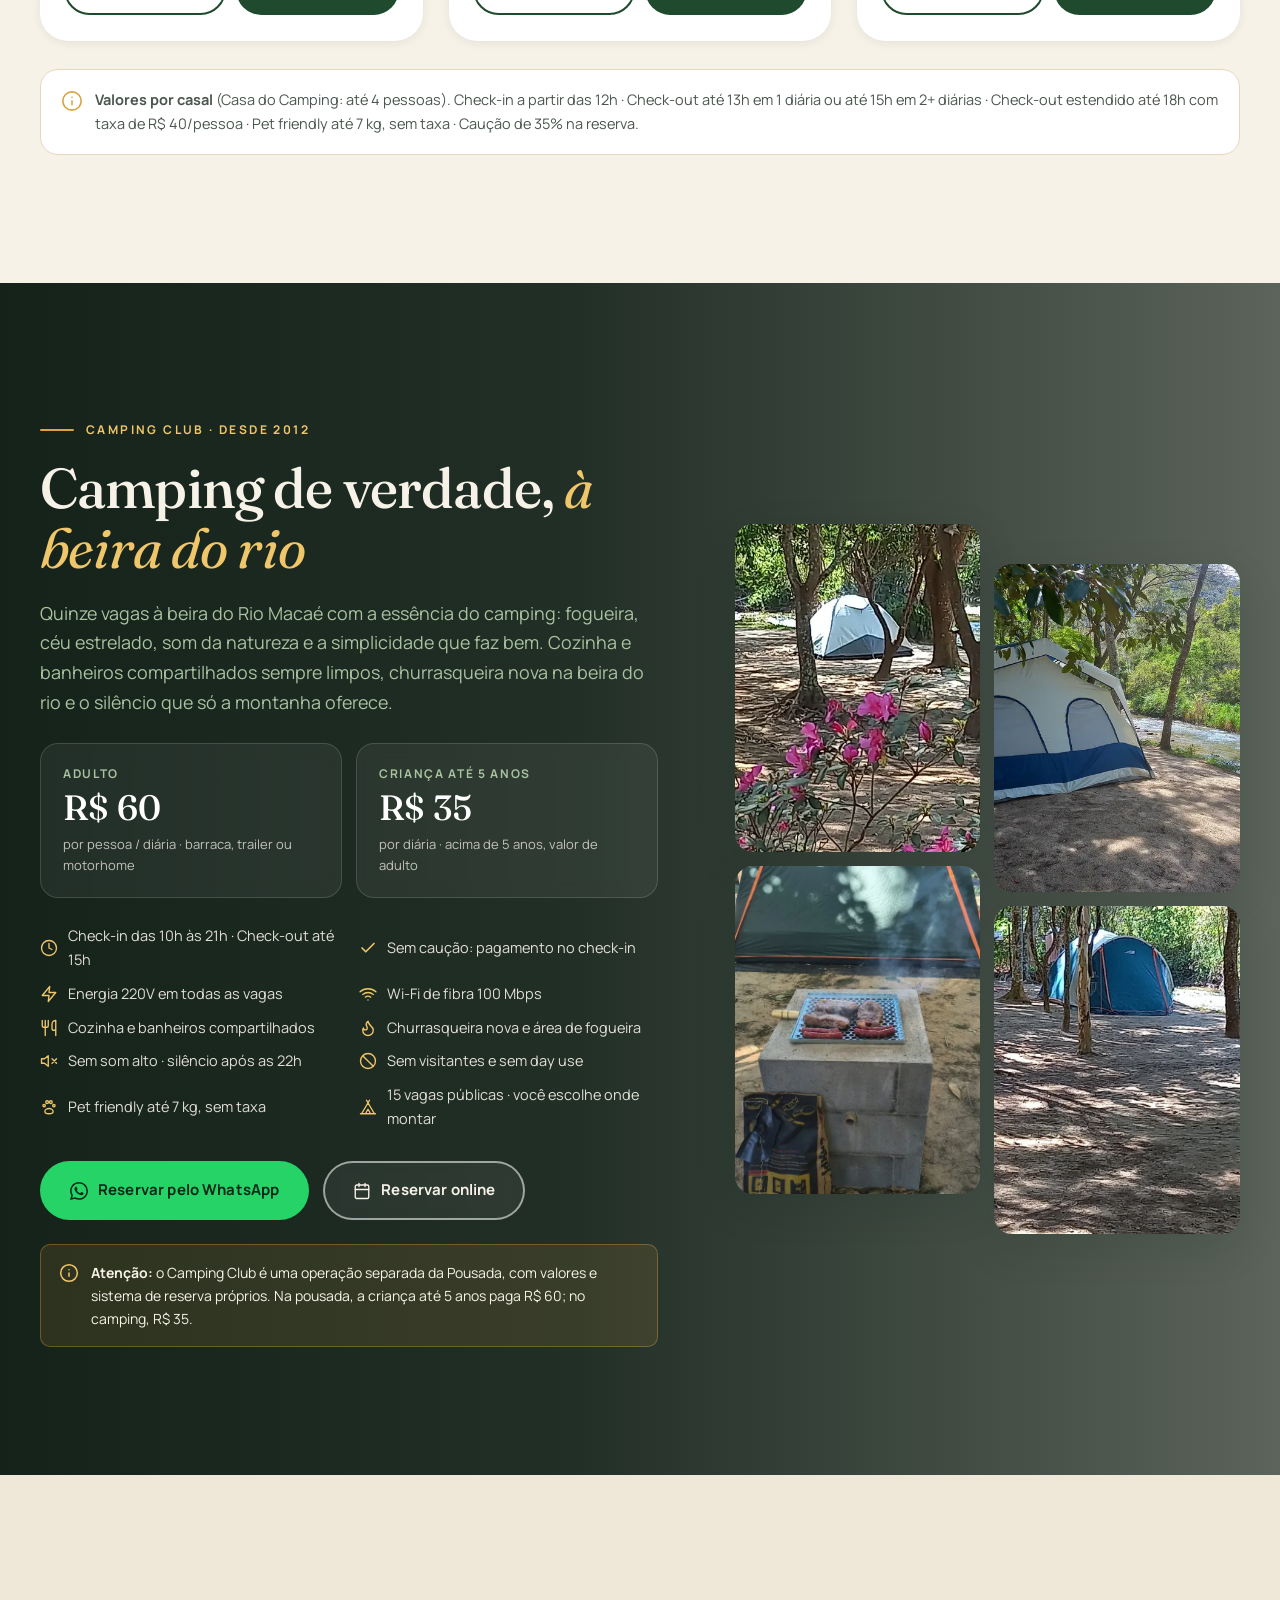
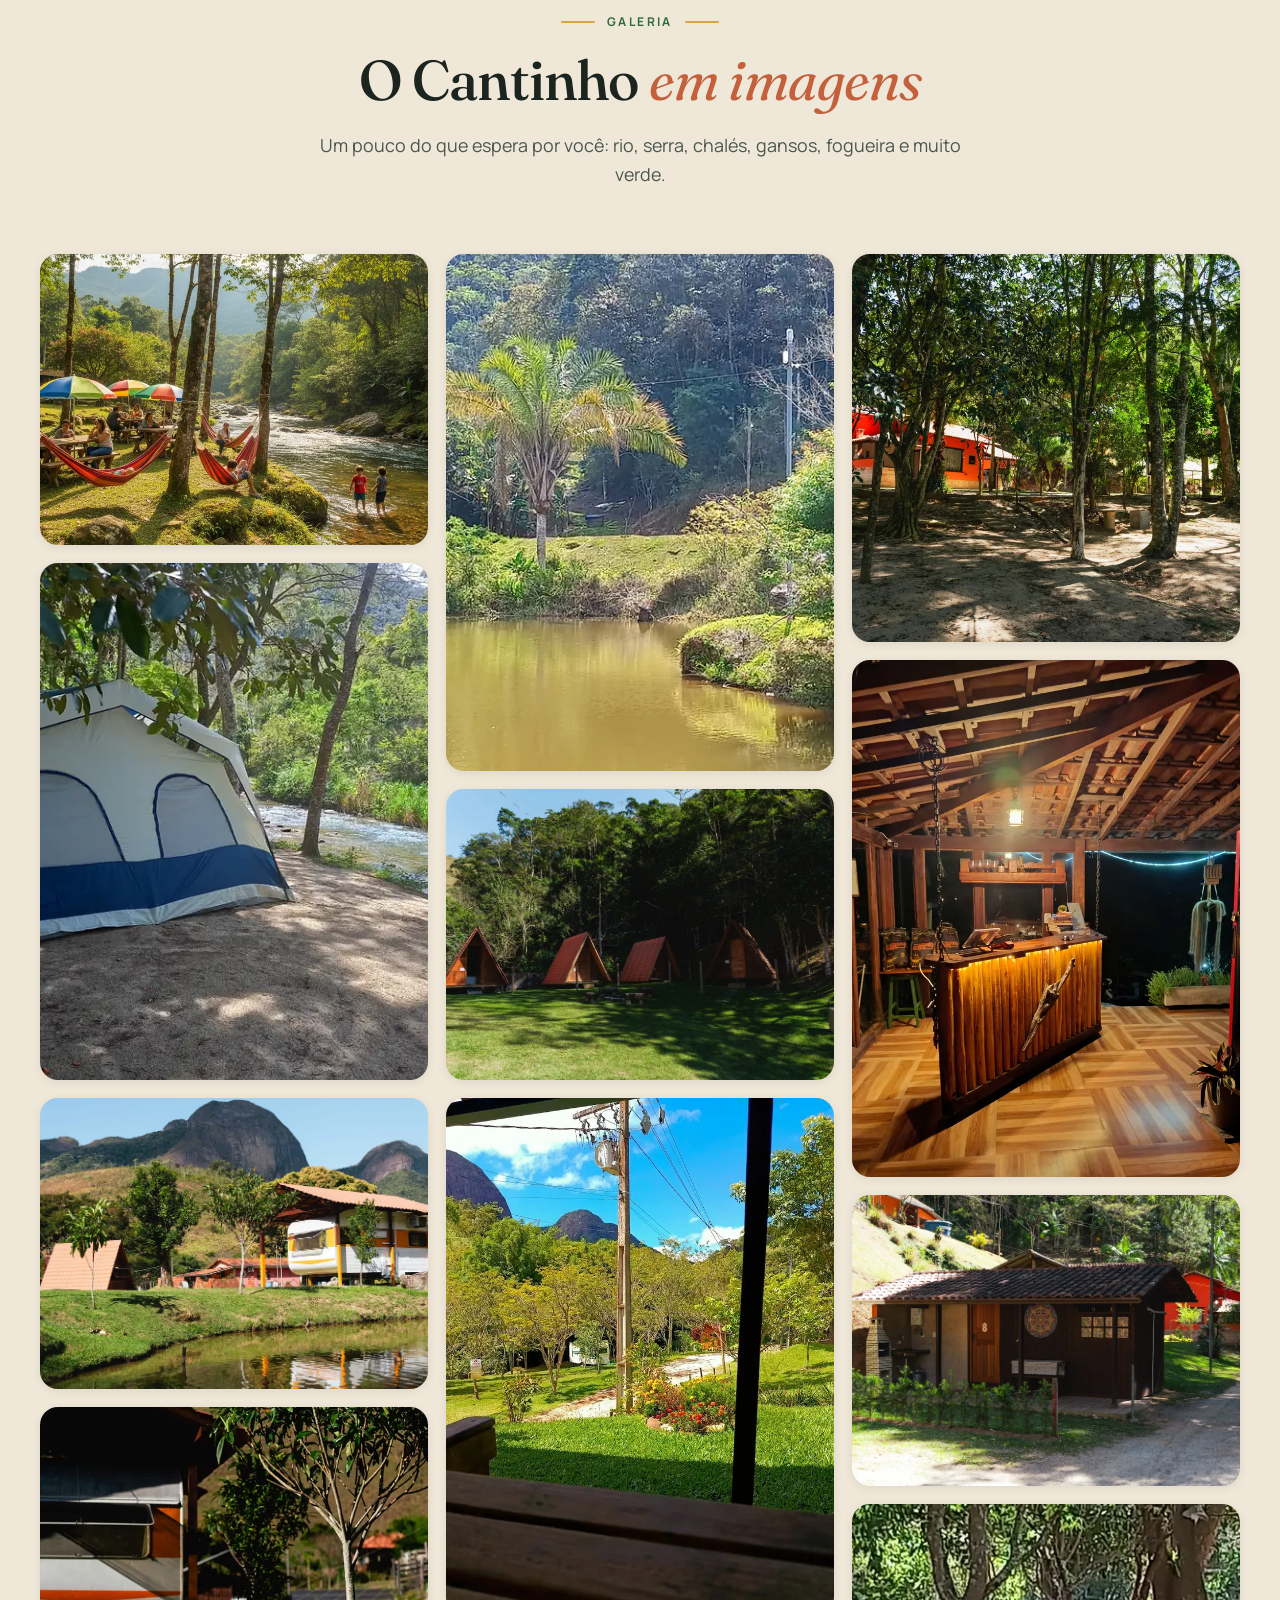
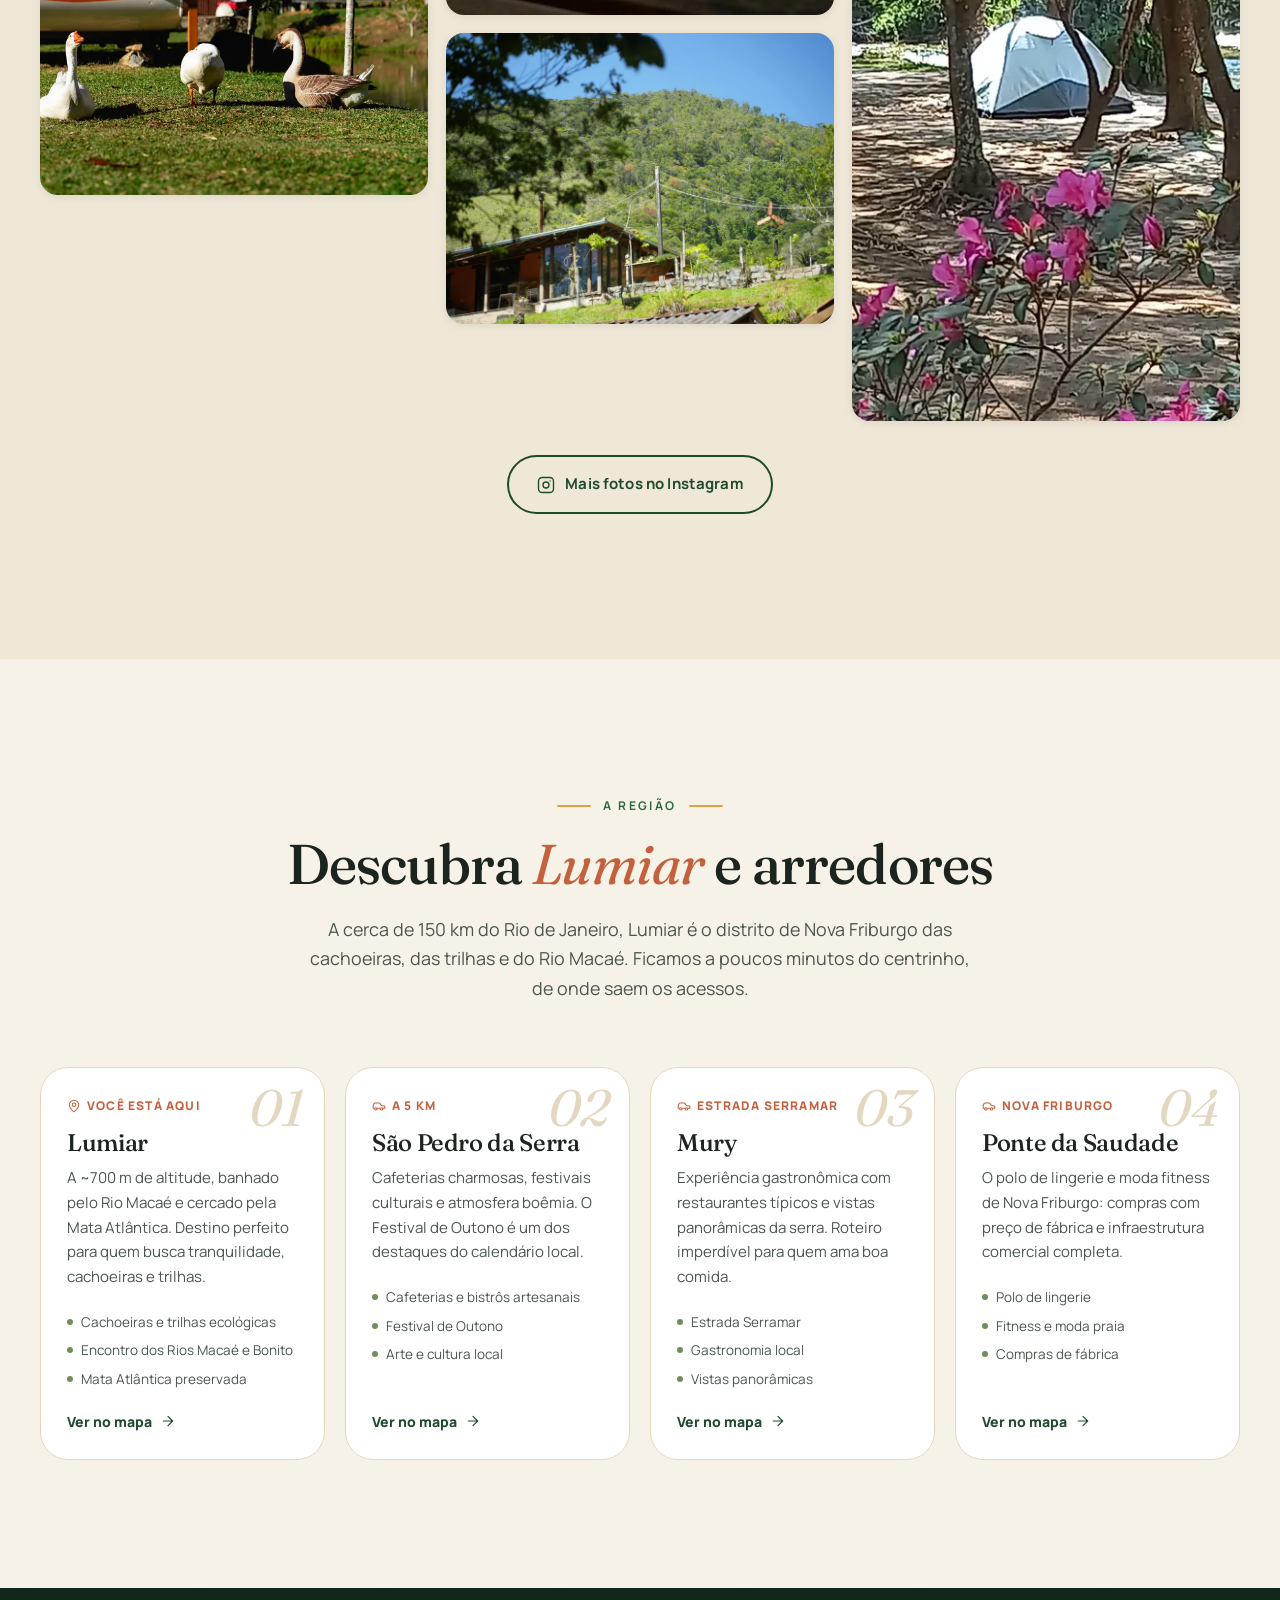
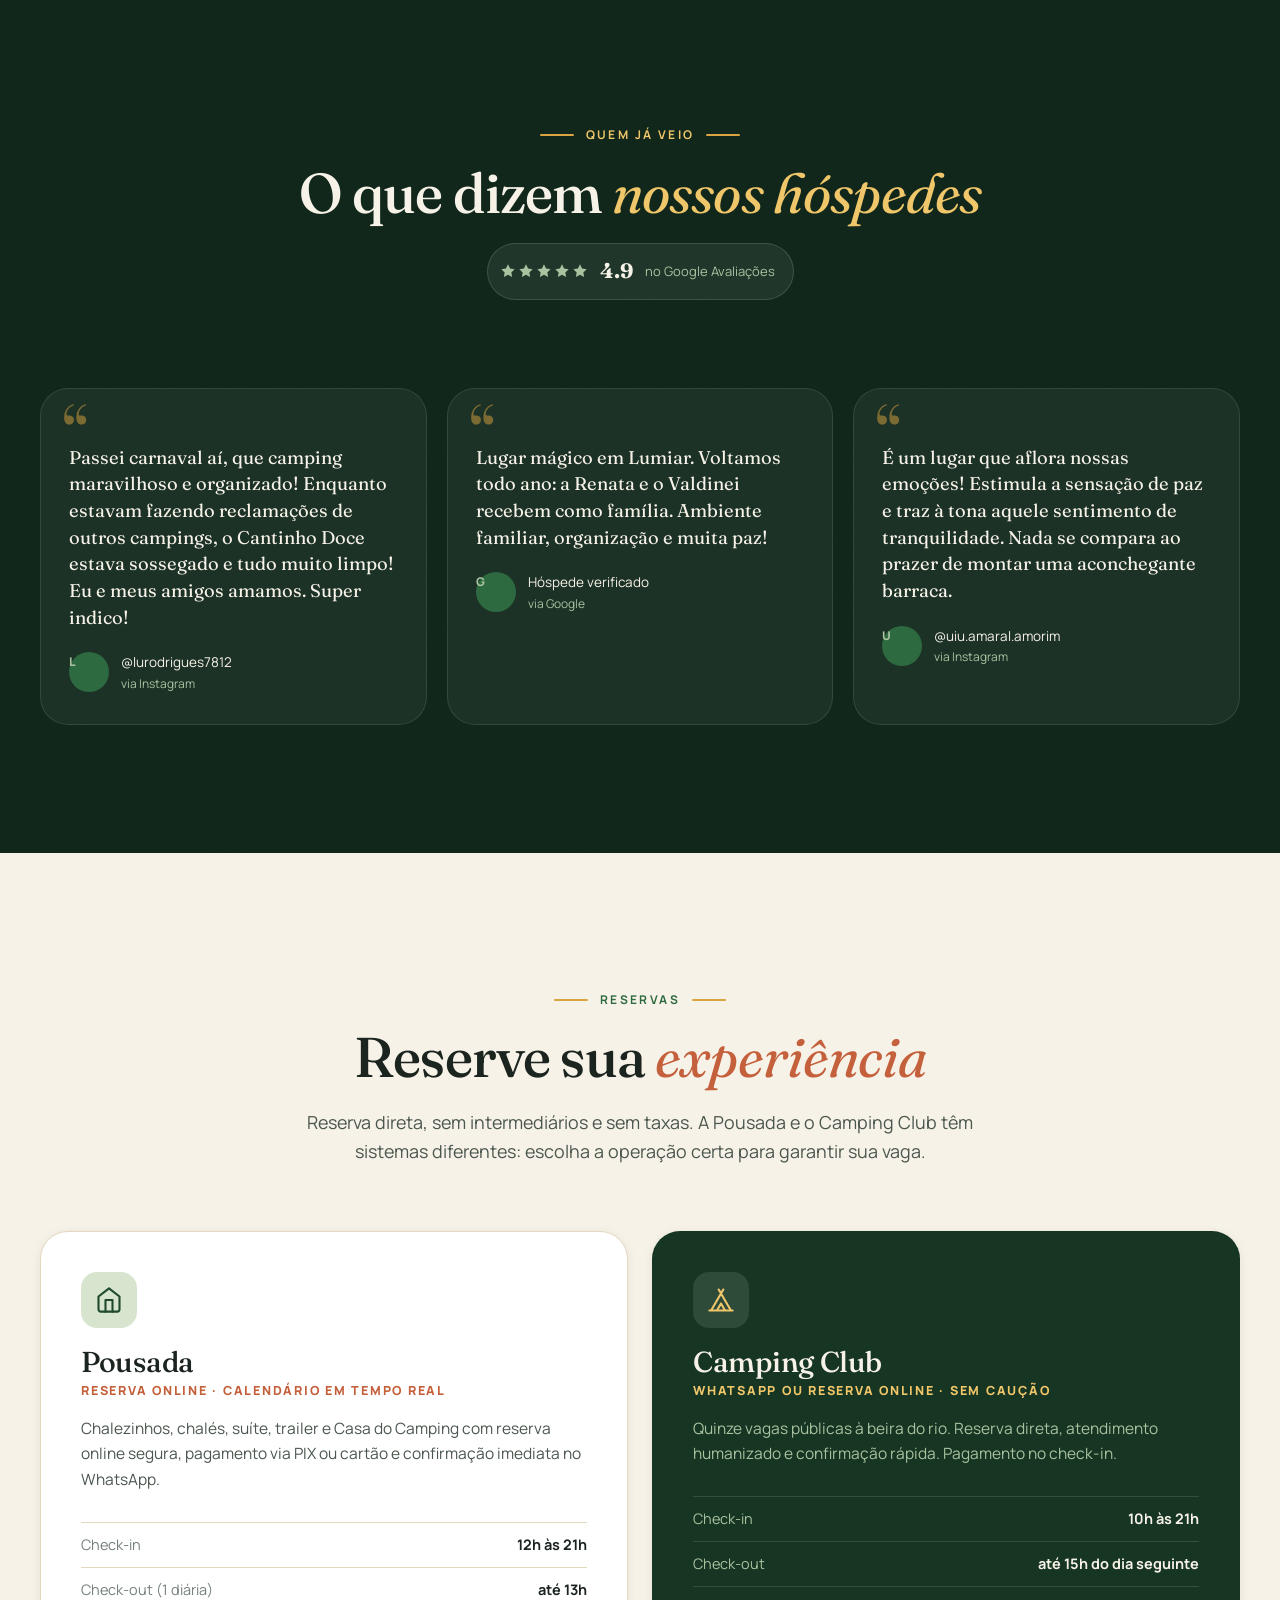
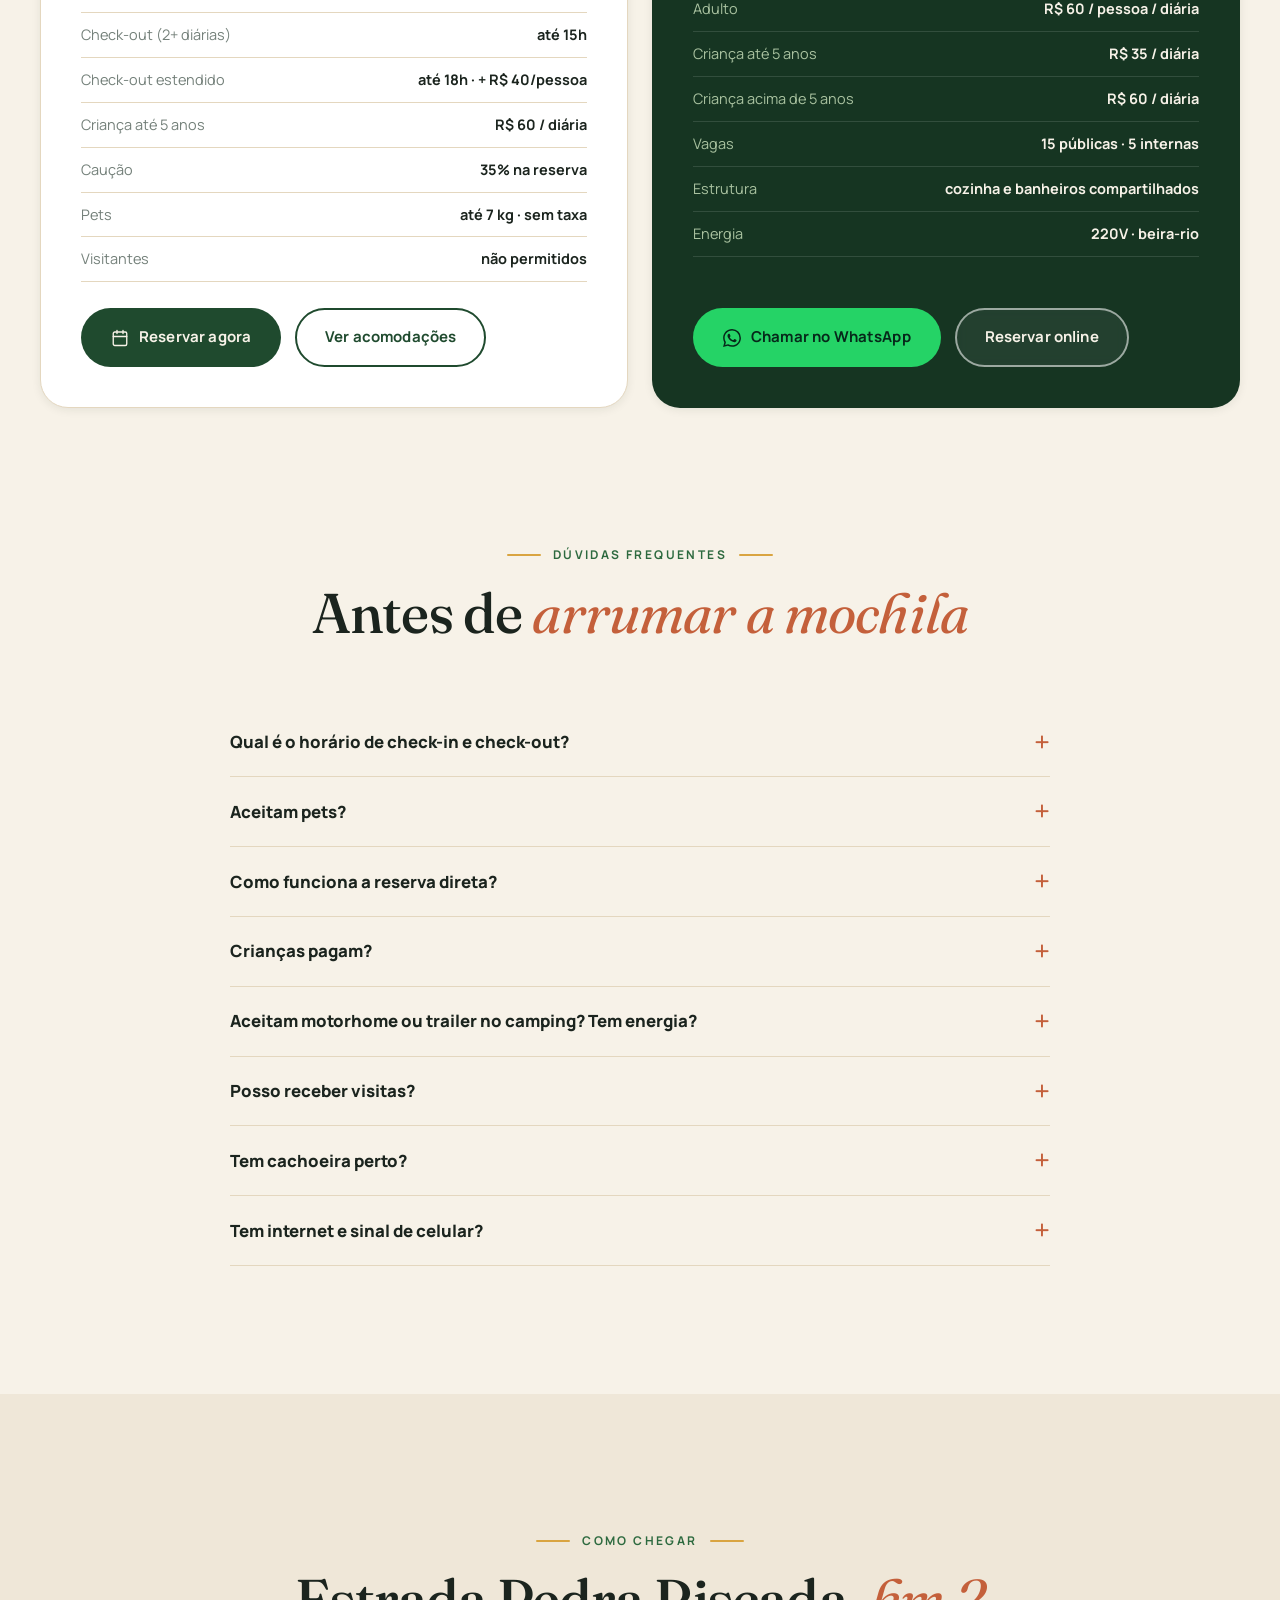
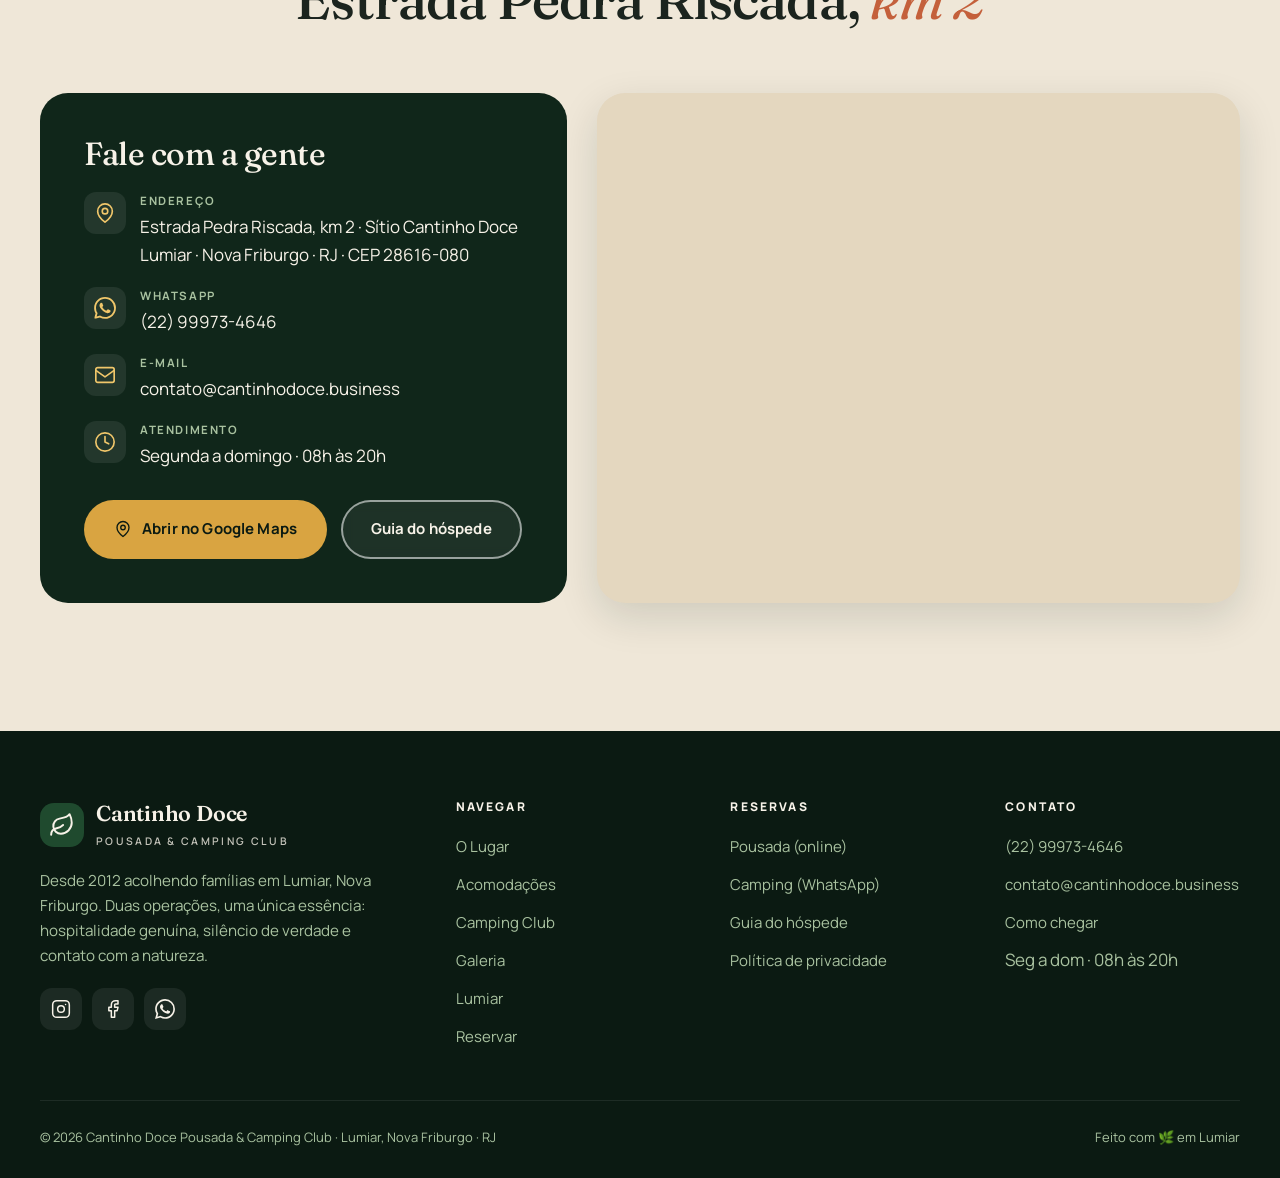
==== commit 75627f38: "Hero com caixa de vidro, selo novo e animações sempre ativas - Texto do hero em painel translúcido p" ====
--- a/index.html
+++ b/index.html
@@ -138,22 +138,25 @@
 <!-- ===== Hero ===== -->
 <section class="hero" id="inicio">
   <div class="hero__slides" aria-hidden="true">
-    <div class="hero__slide" data-src="img/lg/hero-serra.webp"></div>
-    <div class="hero__slide" data-src="img/lg/hero-rio.webp"></div>
-    <div class="hero__slide" data-src="img/lg/hero-trailer.webp"></div>
-    <div class="hero__slide" data-src="img/lg/chz-rede.webp"></div>
+    <div class="hero__slide" data-src="img/lg/hero-serra.webp" data-caption="Chalezinhos e a Pedra Riscada"></div>
+    <div class="hero__slide" data-src="img/lg/hero-rio.webp" data-caption="Rio Macaé"></div>
+    <div class="hero__slide" data-src="img/lg/hero-trailer.webp" data-caption="Trailer Estrela e o lago"></div>
+    <div class="hero__slide" data-src="img/lg/chz-rede.webp" data-caption="Chalezinho A-frame"></div>
   </div>
   <div class="hero__overlay"></div>
 
   <div class="container hero__content">
-    <span class="hero__kicker"><i></i> Desde 2012 · Lumiar, Nova Friburgo</span>
-    <h1>Acorde ouvindo <em>o&nbsp;rio.</em></h1>
-    <p class="hero__lead">Chalés, suíte, trailer e camping à beira do Rio Macaé, no coração da Mata Atlântica da Serra Fluminense. Natureza de verdade, silêncio de verdade e hospitalidade de família.</p>
-    <div class="btn-row">
-      <a class="btn btn--gold" href="#acomodacoes"><svg aria-hidden="true"><use href="#i-home"/></svg> Ver acomodações</a>
-      <a class="btn btn--ghost" href="#camping"><svg aria-hidden="true"><use href="#i-tent"/></svg> Conhecer o camping</a>
-    </div>
-  </div>
+    <div class="hero__card">
+      <span class="hero__kicker"><span class="ico"><svg aria-hidden="true"><use href="#i-leaf"/></svg></span><b>Desde 2012</b><i></i>Lumiar<span class="hide-xs"> · Nova Friburgo</span></span>
+      <h1>Acorde ouvindo <em>o&nbsp;rio.</em></h1>
+      <p class="hero__lead">Chalés, suíte, trailer e camping à beira do Rio Macaé, no coração da Mata Atlântica da Serra Fluminense. Natureza de verdade, silêncio de verdade e hospitalidade de família.</p>
+      <div class="btn-row">
+        <a class="btn btn--gold" href="#acomodacoes"><svg aria-hidden="true"><use href="#i-home"/></svg> Ver acomodações</a>
+        <a class="btn btn--ghost" href="#camping"><svg aria-hidden="true"><use href="#i-tent"/></svg> Conhecer o camping</a>
+      </div>
+    </div>
+  </div>
+  <div class="hero__caption" id="heroCaption" aria-hidden="true"></div>
 
   <div class="container hero__bottom">
     <div class="hero__stats">
--- a/css/style.css
+++ b/css/style.css
@@ -175,29 +175,54 @@
 .hero__slides { position: absolute; inset: 0; z-index: -2; background: var(--forest-900); }
 .hero__slide {
   position: absolute; inset: 0; background-size: cover; background-position: center;
-  opacity: 0; transform: scale(1.02); transition: opacity 1.8s ease, transform 8s linear;
+  opacity: 0; transform: scale(1.03);
+  transition: opacity 2.4s cubic-bezier(.4, 0, .2, 1), transform 10s linear;
   will-change: opacity, transform;
 }
-.hero__slide.is-active { opacity: 1; transform: scale(1.12); }
+.hero__slide.is-active { opacity: 1; transform: scale(1.13); }
 .hero__overlay {
   position: absolute; inset: 0; z-index: -1;
   background:
-    linear-gradient(180deg, rgba(11,26,18,.55) 0%, rgba(11,26,18,.12) 30%, rgba(11,26,18,.35) 62%, rgba(11,26,18,.92) 100%),
-    radial-gradient(60% 50% at 20% 70%, rgba(11,26,18,.4), transparent 70%);
-}
-.hero__content { align-self: center; padding-top: clamp(96px, 14vh, 150px); padding-bottom: clamp(16px, 3vh, 36px); max-width: 860px; }
+    linear-gradient(180deg, rgba(11,26,18,.6) 0%, rgba(11,26,18,.1) 28%, rgba(11,26,18,.25) 60%, rgba(11,26,18,.9) 100%),
+    radial-gradient(70% 60% at 25% 60%, rgba(11,26,18,.35), transparent 70%);
+}
+.hero__content { align-self: center; padding-top: clamp(96px, 13vh, 140px); padding-bottom: clamp(14px, 2.6vh, 30px); }
+.hero__card {
+  position: relative; max-width: 780px;
+  padding: clamp(24px, 4vh, 44px) clamp(22px, 3.2vw, 48px);
+  border-radius: var(--radius-lg);
+  background: linear-gradient(160deg, rgba(11,26,18,.66) 0%, rgba(11,26,18,.46) 100%);
+  border: 1px solid rgba(255,255,255,.14);
+  -webkit-backdrop-filter: blur(16px) saturate(1.15); backdrop-filter: blur(16px) saturate(1.15);
+  box-shadow: 0 30px 80px rgba(0,0,0,.35), inset 0 1px 0 rgba(255,255,255,.12);
+  animation: cardin 1.2s var(--ease) both;
+}
+.hero__card::before { content: ""; position: absolute; left: 0; top: 10%; bottom: 10%; width: 3px; border-radius: 3px; background: linear-gradient(to bottom, transparent, var(--gold), transparent); opacity: .9; }
+@keyframes cardin { from { opacity: 0; transform: translateY(18px); } }
 .hero__kicker {
-  display: inline-flex; align-items: center; gap: 10px; padding: 8px 16px 8px 10px; margin-bottom: clamp(14px, 2.6vh, 26px);
-  border-radius: 999px; background: rgba(255,255,255,.1); border: 1px solid rgba(255,255,255,.22); backdrop-filter: blur(10px);
-  font-size: 12.5px; font-weight: 700; letter-spacing: .14em; text-transform: uppercase;
-}
-.hero__kicker i { width: 8px; height: 8px; border-radius: 50%; background: var(--gold); box-shadow: 0 0 0 4px rgba(217,164,65,.28); }
+  display: inline-flex; align-items: center; gap: 10px; max-width: 100%;
+  padding: 6px 16px 6px 6px; margin-bottom: clamp(14px, 2.4vh, 24px);
+  border-radius: 999px; background: rgba(255,255,255,.07); border: 1px solid rgba(255,255,255,.18);
+  font-size: 12px; font-weight: 700; letter-spacing: .14em; text-transform: uppercase; white-space: nowrap; color: rgba(247,242,232,.92);
+}
+.hero__kicker .ico { width: 28px; height: 28px; border-radius: 50%; background: var(--gold); color: var(--forest-950); display: grid; place-items: center; flex: none; box-shadow: 0 0 0 4px rgba(217,164,65,.2); }
+.hero__kicker .ico svg { width: 15px; height: 15px; }
+.hero__kicker b { color: var(--gold-2); font-weight: 800; }
+.hero__kicker i { width: 4px; height: 4px; border-radius: 50%; background: rgba(255,255,255,.5); flex: none; }
 .hero h1 {
-  font-size: clamp(2.9rem, 8vw, 6.2rem); line-height: .98; letter-spacing: -0.03em; margin-bottom: clamp(14px, 2.4vh, 24px);
-  text-shadow: 0 10px 40px rgba(0,0,0,.35);
+  font-size: clamp(2.7rem, 7.2vw, 5.6rem); line-height: 1; letter-spacing: -0.03em; margin-bottom: clamp(12px, 2.2vh, 22px);
+  text-shadow: 0 6px 30px rgba(0,0,0,.3);
 }
 .hero h1 em { font-style: italic; font-weight: 300; color: var(--gold-2); }
-.hero__lead { font-size: clamp(1.05rem, 1.6vw, 1.3rem); max-width: 54ch; color: rgba(247,242,232,.9); margin-bottom: clamp(22px, 3.6vh, 36px); }
+.hero__lead { font-size: clamp(1.02rem, 1.5vw, 1.22rem); max-width: 52ch; color: rgba(247,242,232,.9); margin-bottom: clamp(20px, 3.2vh, 32px); }
+.hero__caption {
+  position: absolute; right: var(--gutter); bottom: calc(var(--wave-h) + 30px); z-index: 2;
+  display: inline-flex; align-items: center; gap: 10px;
+  font-size: 11.5px; font-weight: 700; letter-spacing: .14em; text-transform: uppercase; color: rgba(247,242,232,.8);
+  transition: opacity .6s;
+}
+.hero__caption::before { content: ""; width: 28px; height: 1px; background: var(--gold); }
+.hero__caption.is-fading { opacity: 0; }
 .hero__bottom { padding-bottom: calc(var(--wave-h) + 18px); }
 .hero__stats {
   display: inline-flex; flex-wrap: wrap; align-items: stretch;
@@ -210,21 +235,31 @@
 .hero__stat small { display: block; font-size: 11.5px; letter-spacing: .08em; text-transform: uppercase; opacity: .78; line-height: 1.3; }
 .hero__dots { position: absolute; right: var(--gutter); top: 50%; transform: translateY(-50%); display: grid; gap: 10px; z-index: 2; }
 @media (min-width: 961px) {
-  .hero h1 { font-size: clamp(3rem, min(7.5vw, 11.5vh), 6.2rem); }
-  .hero__lead { font-size: clamp(1rem, min(1.5vw, 2.3vh), 1.3rem); }
-}
+  .hero h1 { font-size: clamp(2.8rem, min(6.6vw, 10.5vh), 5.6rem); }
+  .hero__lead { font-size: clamp(1rem, min(1.4vw, 2.2vh), 1.22rem); }
+}
+@media (max-width: 1100px) { .hero__caption { display: none; } }
 .hero__dots button { width: 10px; height: 10px; border-radius: 50%; background: rgba(255,255,255,.4); transition: transform .3s, background .3s; }
 .hero__dots button.is-active { background: var(--gold); transform: scale(1.35); }
 .hero__wave { position: absolute; left: 0; right: 0; bottom: -1px; z-index: 1; width: 100%; height: var(--wave-h); color: var(--cream); }
 @media (max-width: 720px) {
   .hero__dots { display: none; }
-  .hero__content { padding-top: 110px; padding-bottom: 28px; }
-  .hero__bottom { padding-bottom: calc(var(--wave-h) + 24px); }
-  .hero__stats { display: grid; grid-template-columns: 1fr 1fr; gap: 12px 20px; padding: 22px 0 0; border: 0; border-top: 1px solid rgba(255,255,255,.2); border-radius: 0; background: none; backdrop-filter: none; }
-  .hero__stat { padding: 0; border: 0; }
-  .hero__stat strong { font-size: 1.3rem; }
-  .hero__kicker { font-size: 11px; letter-spacing: .1em; white-space: nowrap; }
-}
+  .hero__content { padding-top: 96px; padding-bottom: 18px; }
+  .hero__bottom { padding-bottom: calc(var(--wave-h) + 18px); }
+  .hero__stats { display: grid; grid-template-columns: repeat(4, 1fr); gap: 8px; padding: 16px 0 0; border: 0; border-top: 1px solid rgba(255,255,255,.2); border-radius: 0; background: none; backdrop-filter: none; }
+  .hero__stat { flex-direction: column; align-items: flex-start; gap: 3px; padding: 0; border: 0; }
+  .hero__stat strong { font-size: 1.25rem; }
+  .hero__stat small { font-size: 10px; letter-spacing: .06em; }
+  .hero__card { padding: 20px 18px 22px; }
+  .hero__card .btn-row { gap: 10px; }
+  .hero__card .btn { padding: 13px 22px; font-size: 14.5px; }
+  .hero h1 { font-size: clamp(2.5rem, 11vw, 2.9rem); }
+  .hero__lead { font-size: 15.5px; line-height: 1.55; margin-bottom: 18px; }
+  .hero__kicker { font-size: 10px; letter-spacing: .07em; gap: 8px; padding: 5px 12px 5px 5px; margin-bottom: 14px; }
+  .hero__kicker .ico { width: 24px; height: 24px; }
+  .hero__kicker .ico svg { width: 13px; height: 13px; }
+}
+@media (max-width: 370px) { .hero__kicker .hide-xs { display: none; } }
 
 /* ---------- Faixa animada ---------- */
 .marquee { background: var(--forest-700); color: var(--cream); overflow: hidden; padding: 16px 0; border-block: 1px solid rgba(255,255,255,.08); }
@@ -532,8 +567,5 @@
 .reveal.is-visible { opacity: 1; transform: none; }
 .reveal[data-delay="1"] { transition-delay: .12s } .reveal[data-delay="2"] { transition-delay: .24s } .reveal[data-delay="3"] { transition-delay: .36s } .reveal[data-delay="4"] { transition-delay: .48s } .reveal[data-delay="5"] { transition-delay: .6s }
 
-@media (prefers-reduced-motion: reduce) {
-  *, *::before, *::after { animation-duration: .01ms !important; animation-iteration-count: 1 !important; transition-duration: .01ms !important; scroll-behavior: auto !important; }
-  .reveal { opacity: 1; transform: none; }
-  .hero__slide.is-active { transform: none; }
-}
+/* As animações rodam sempre, mesmo com "reduzir animações" ativo no sistema:
+   decisão do cliente, que quer o movimento como parte da identidade visual. */
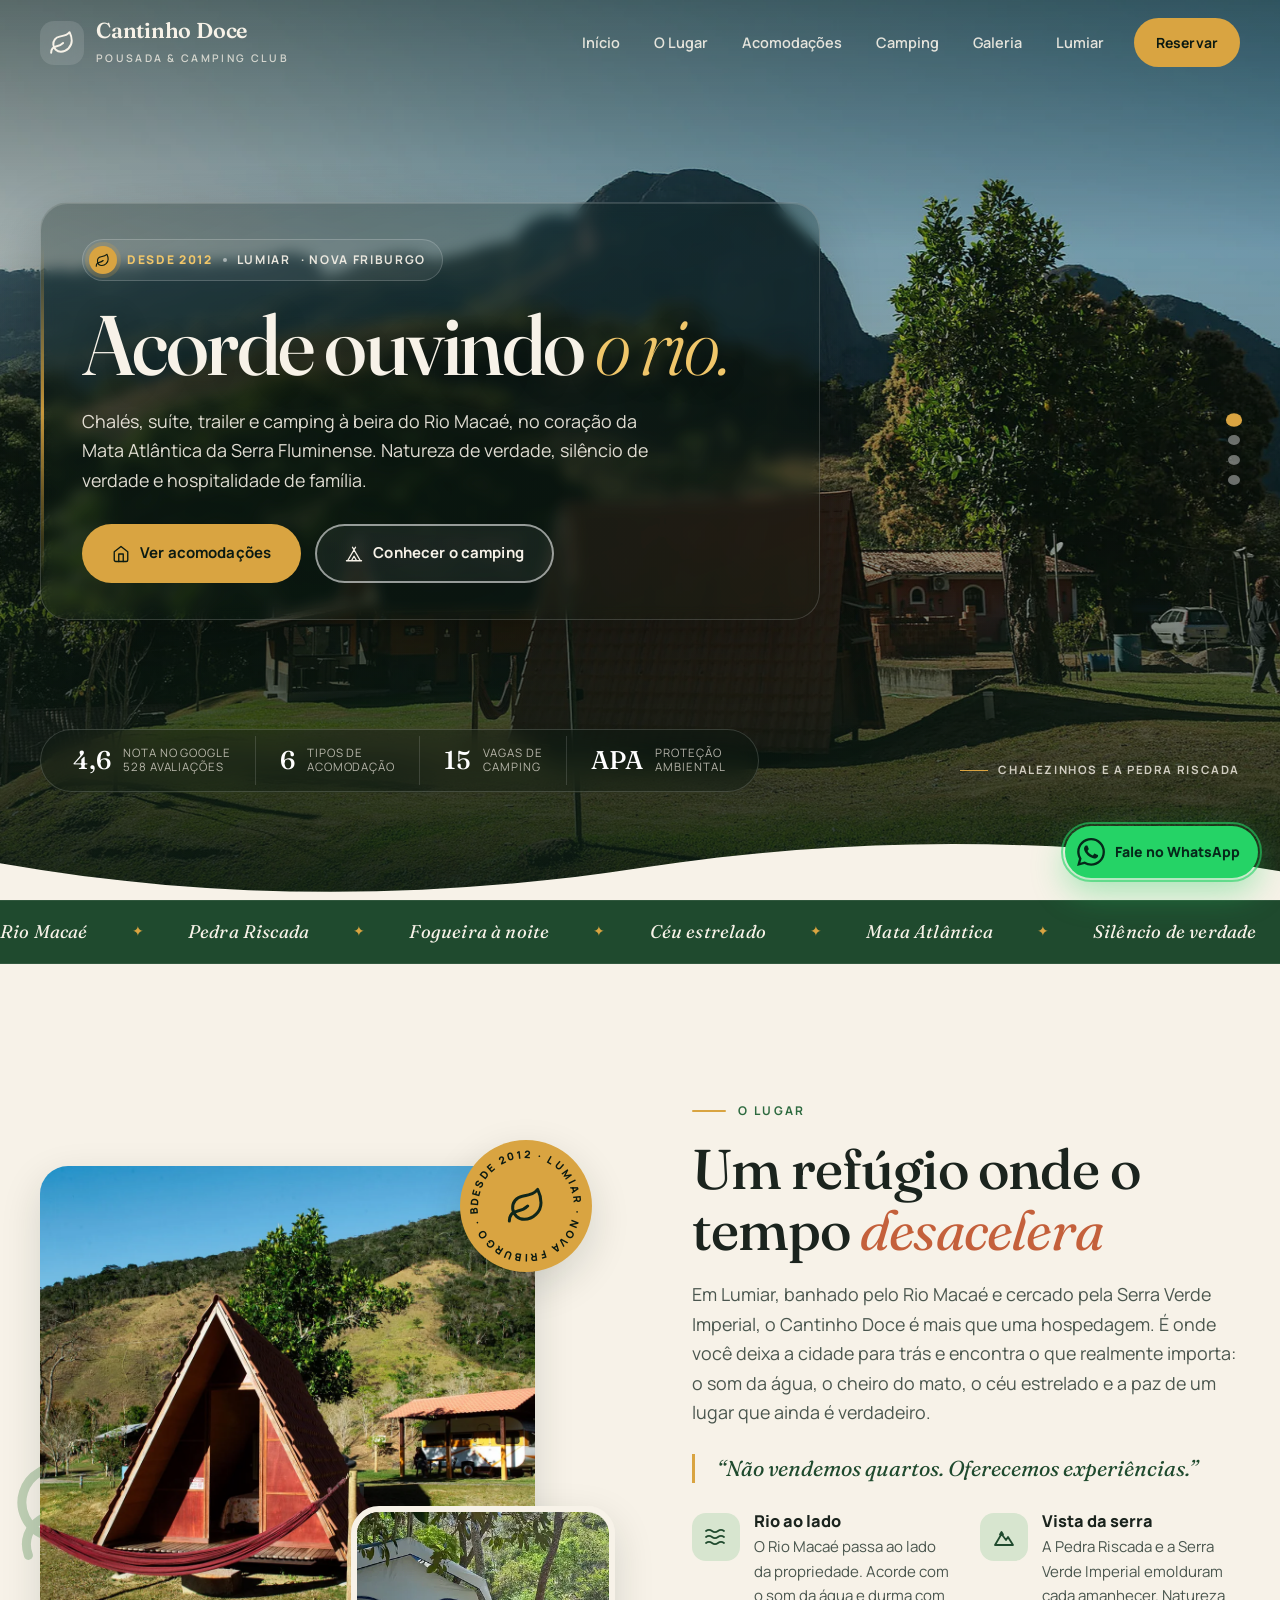
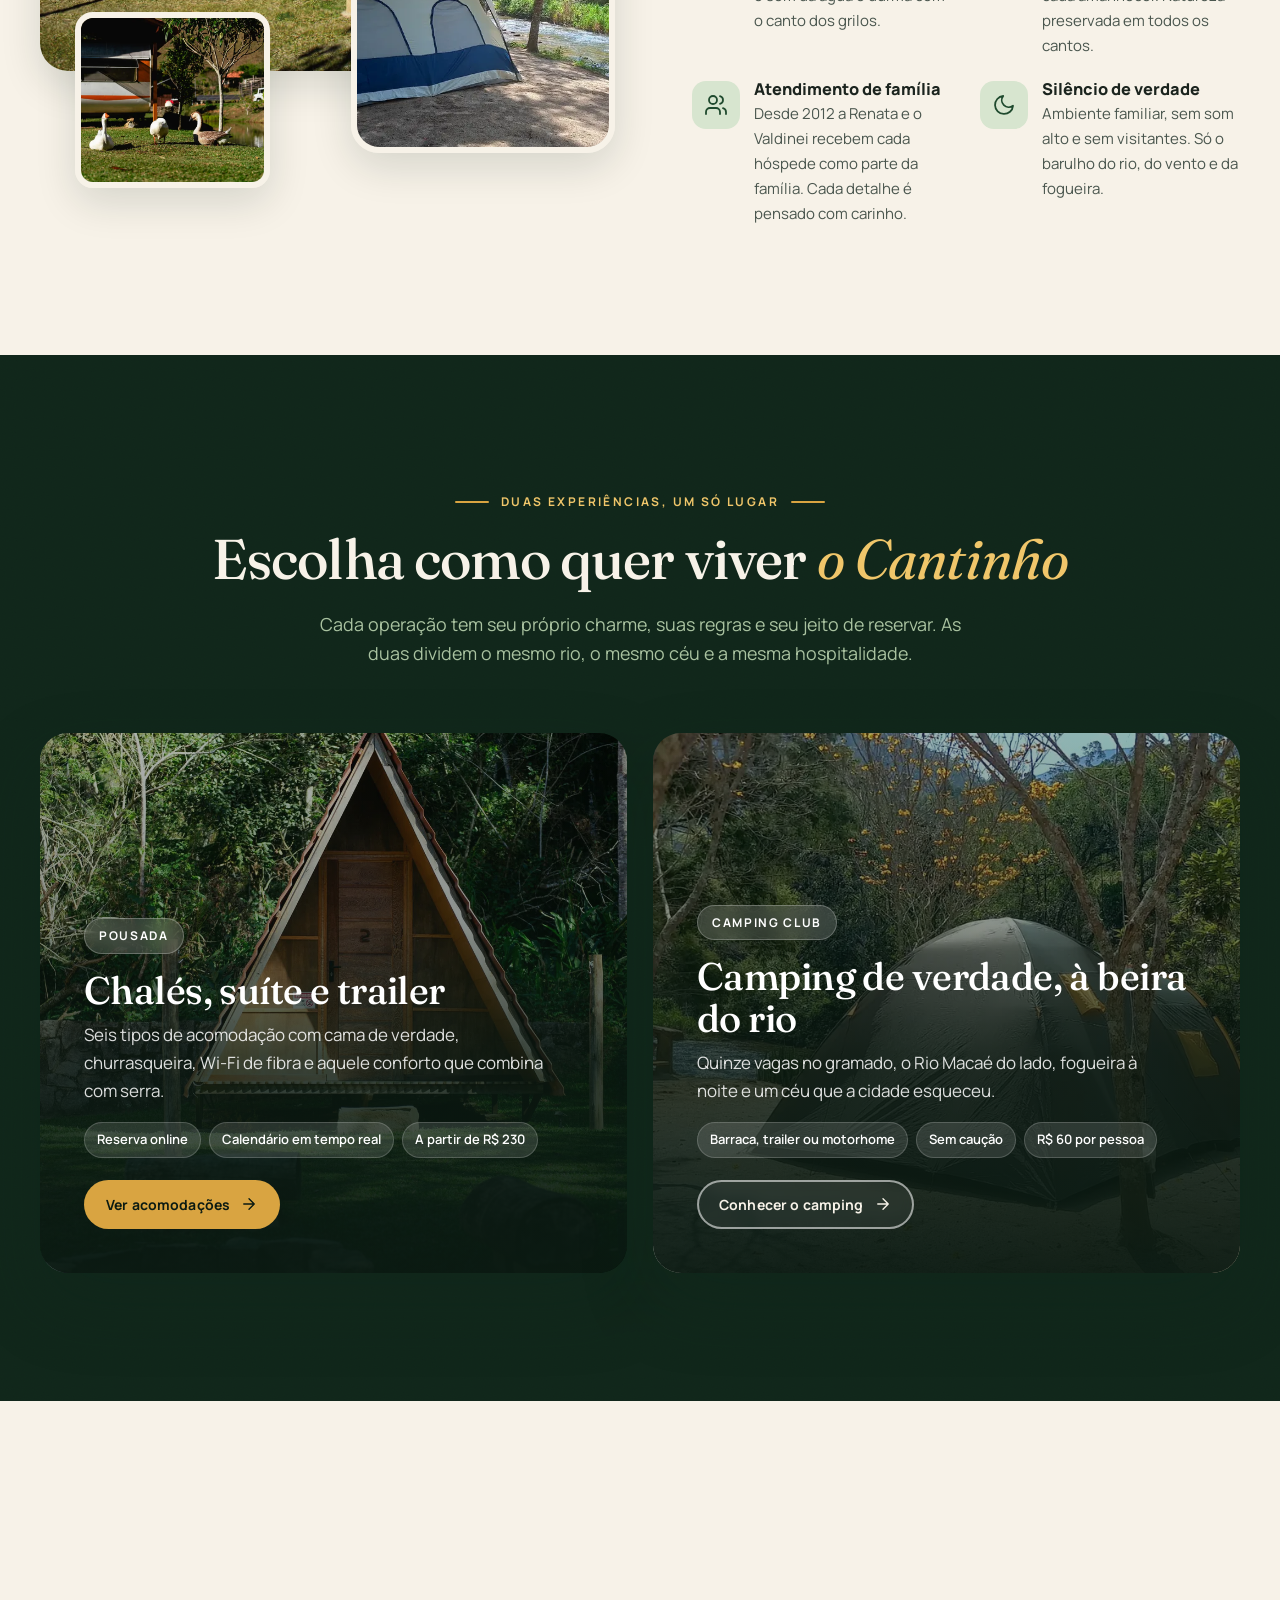
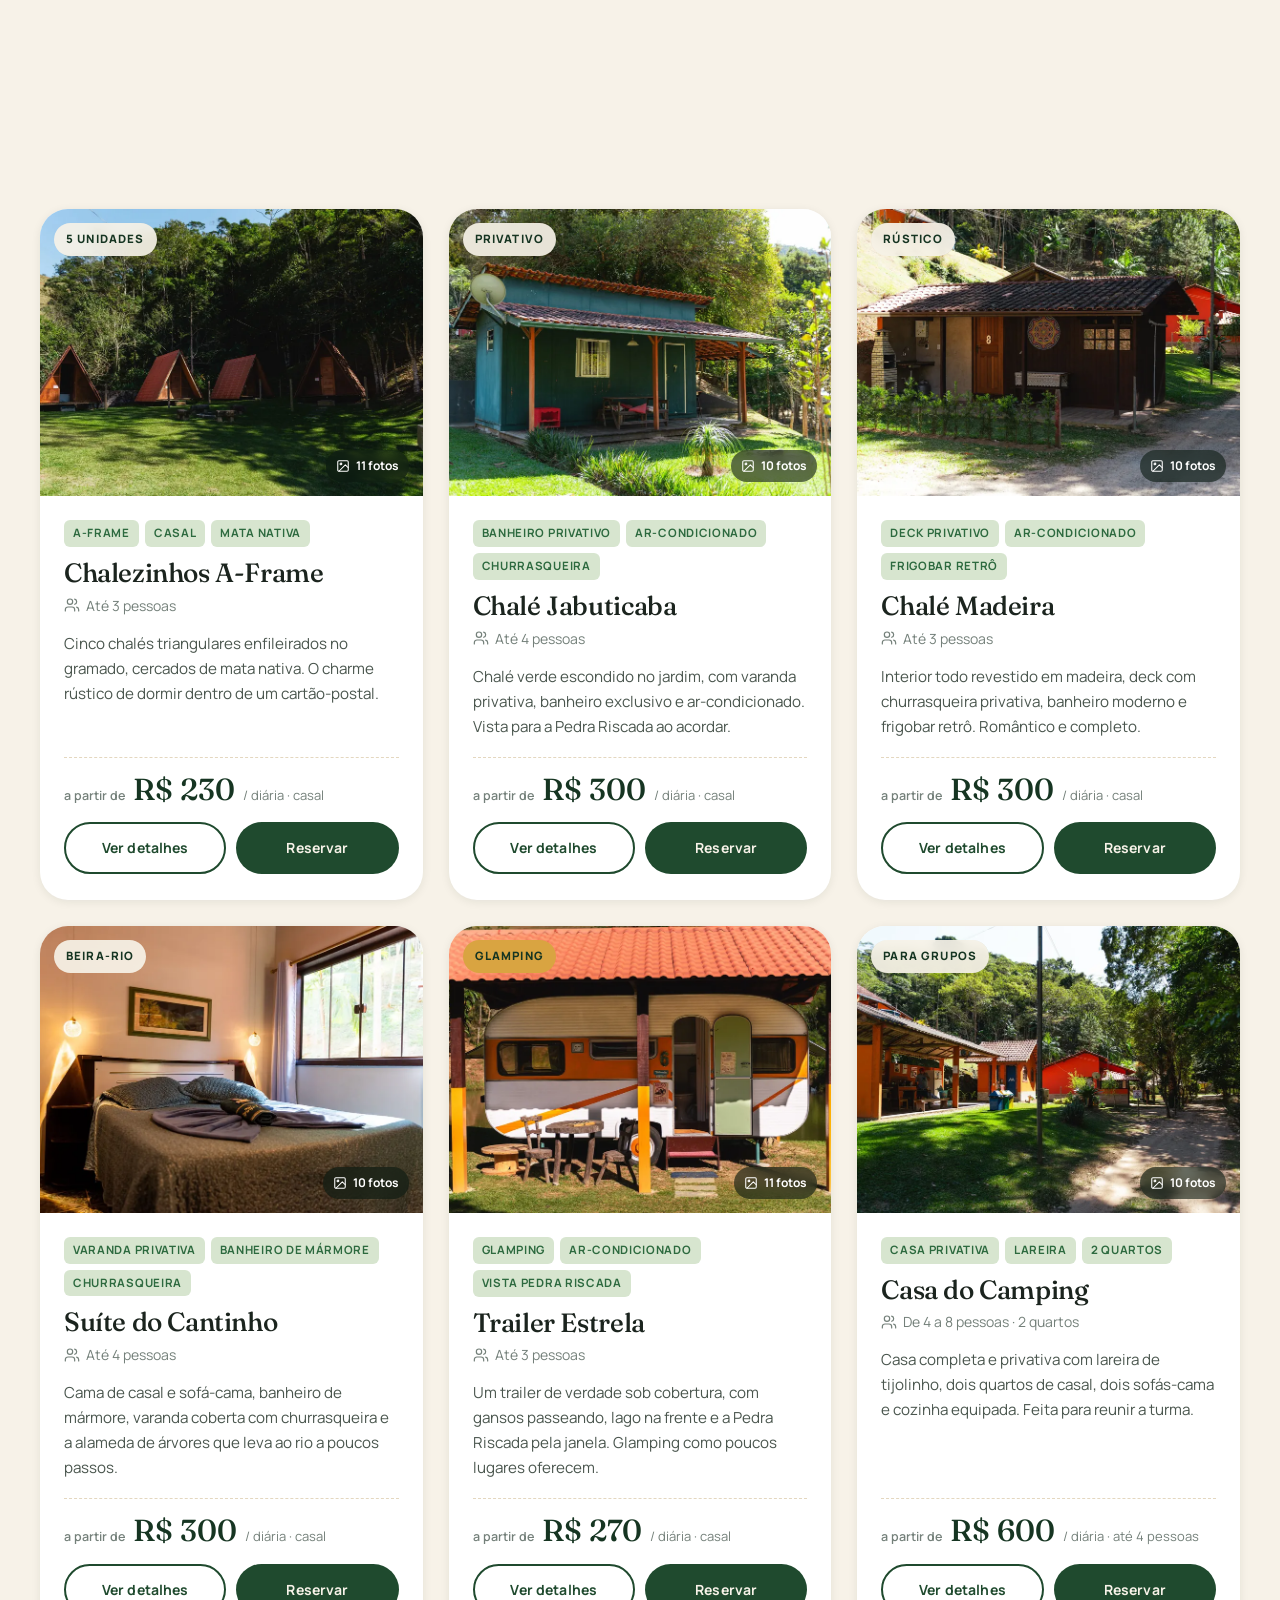
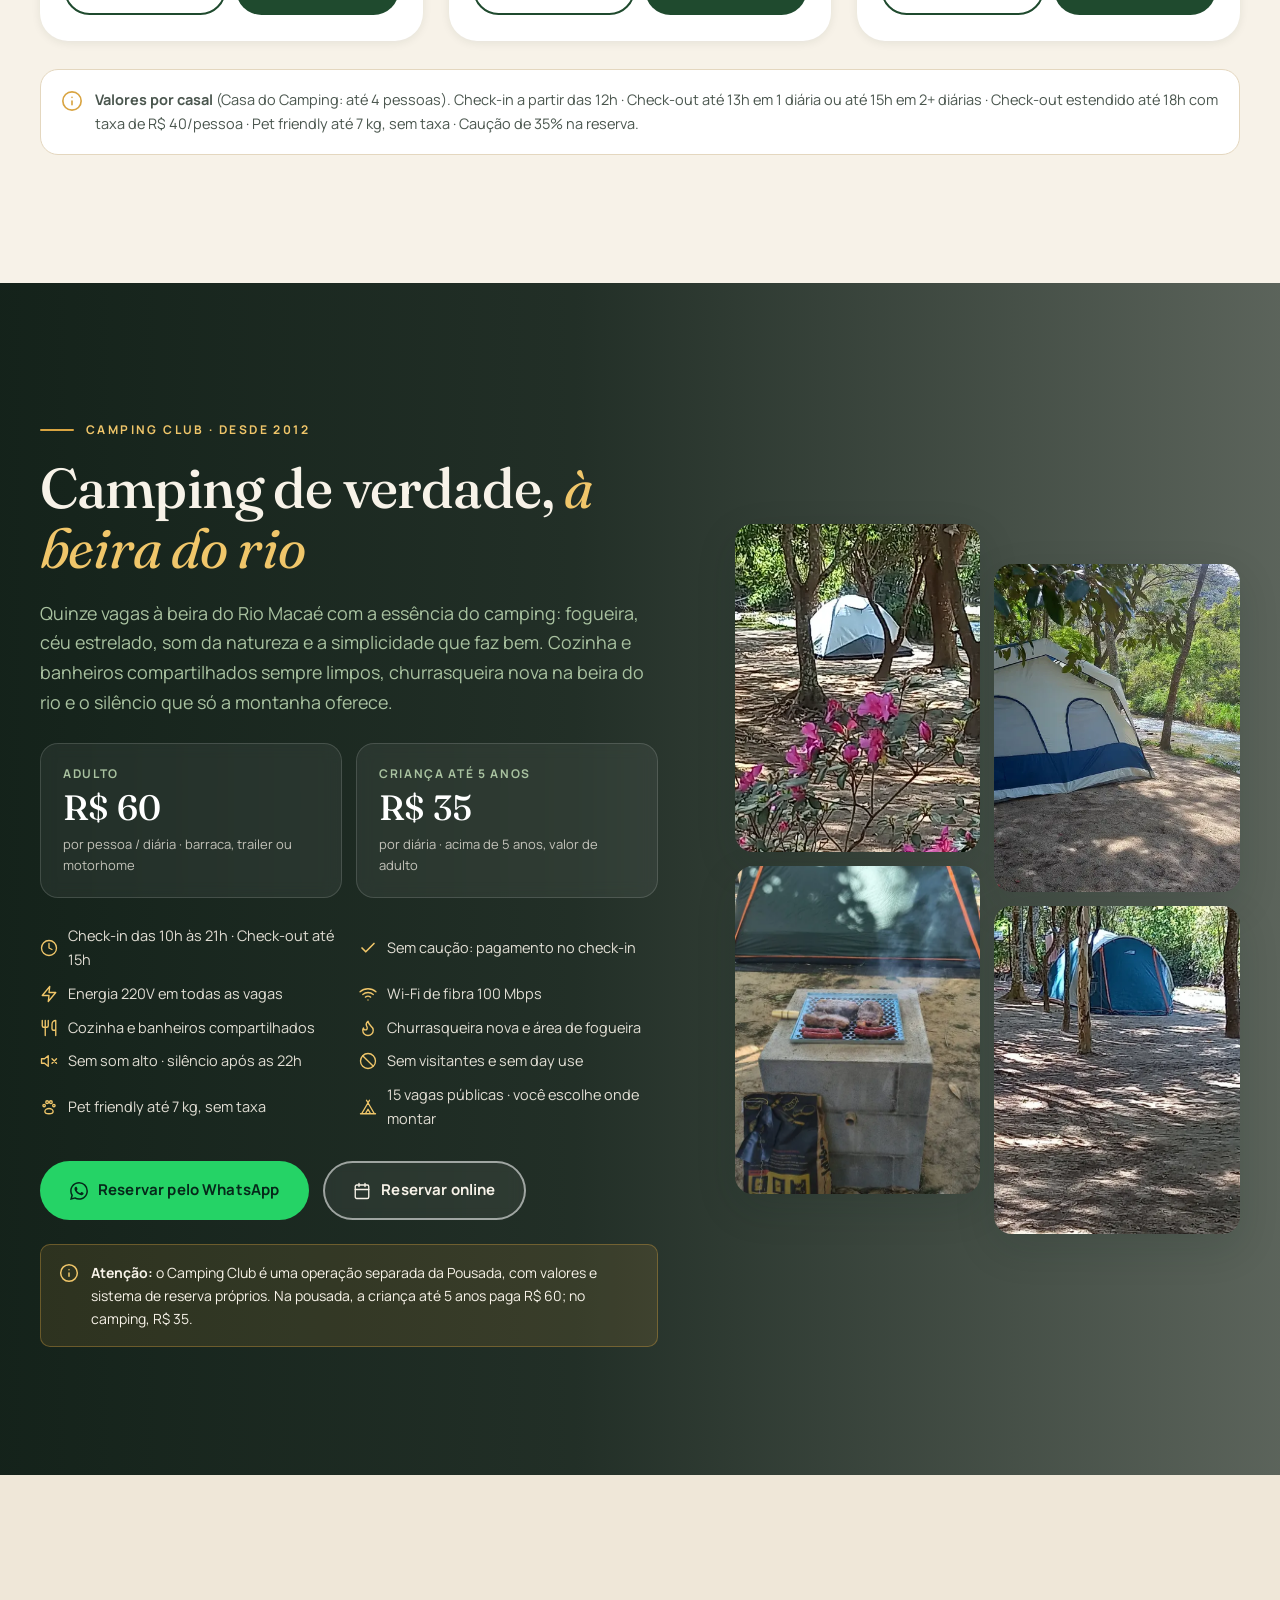
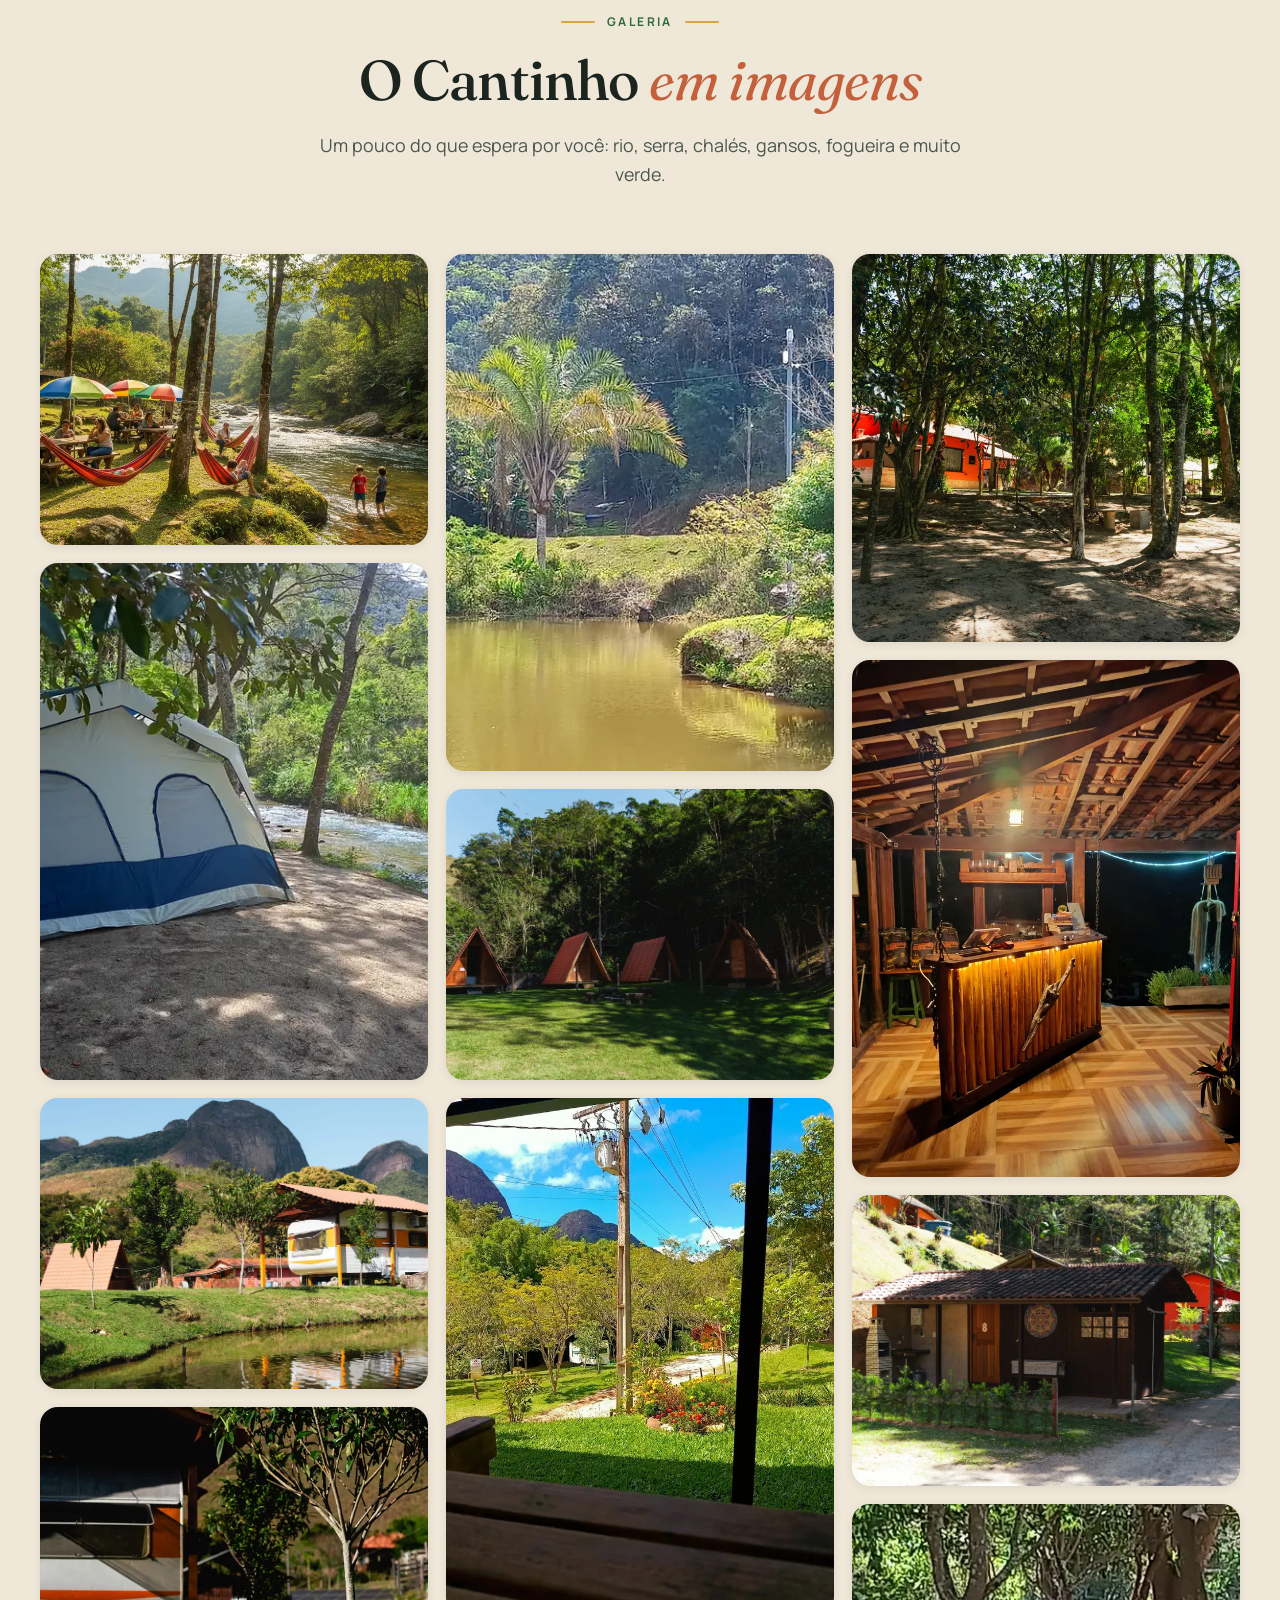
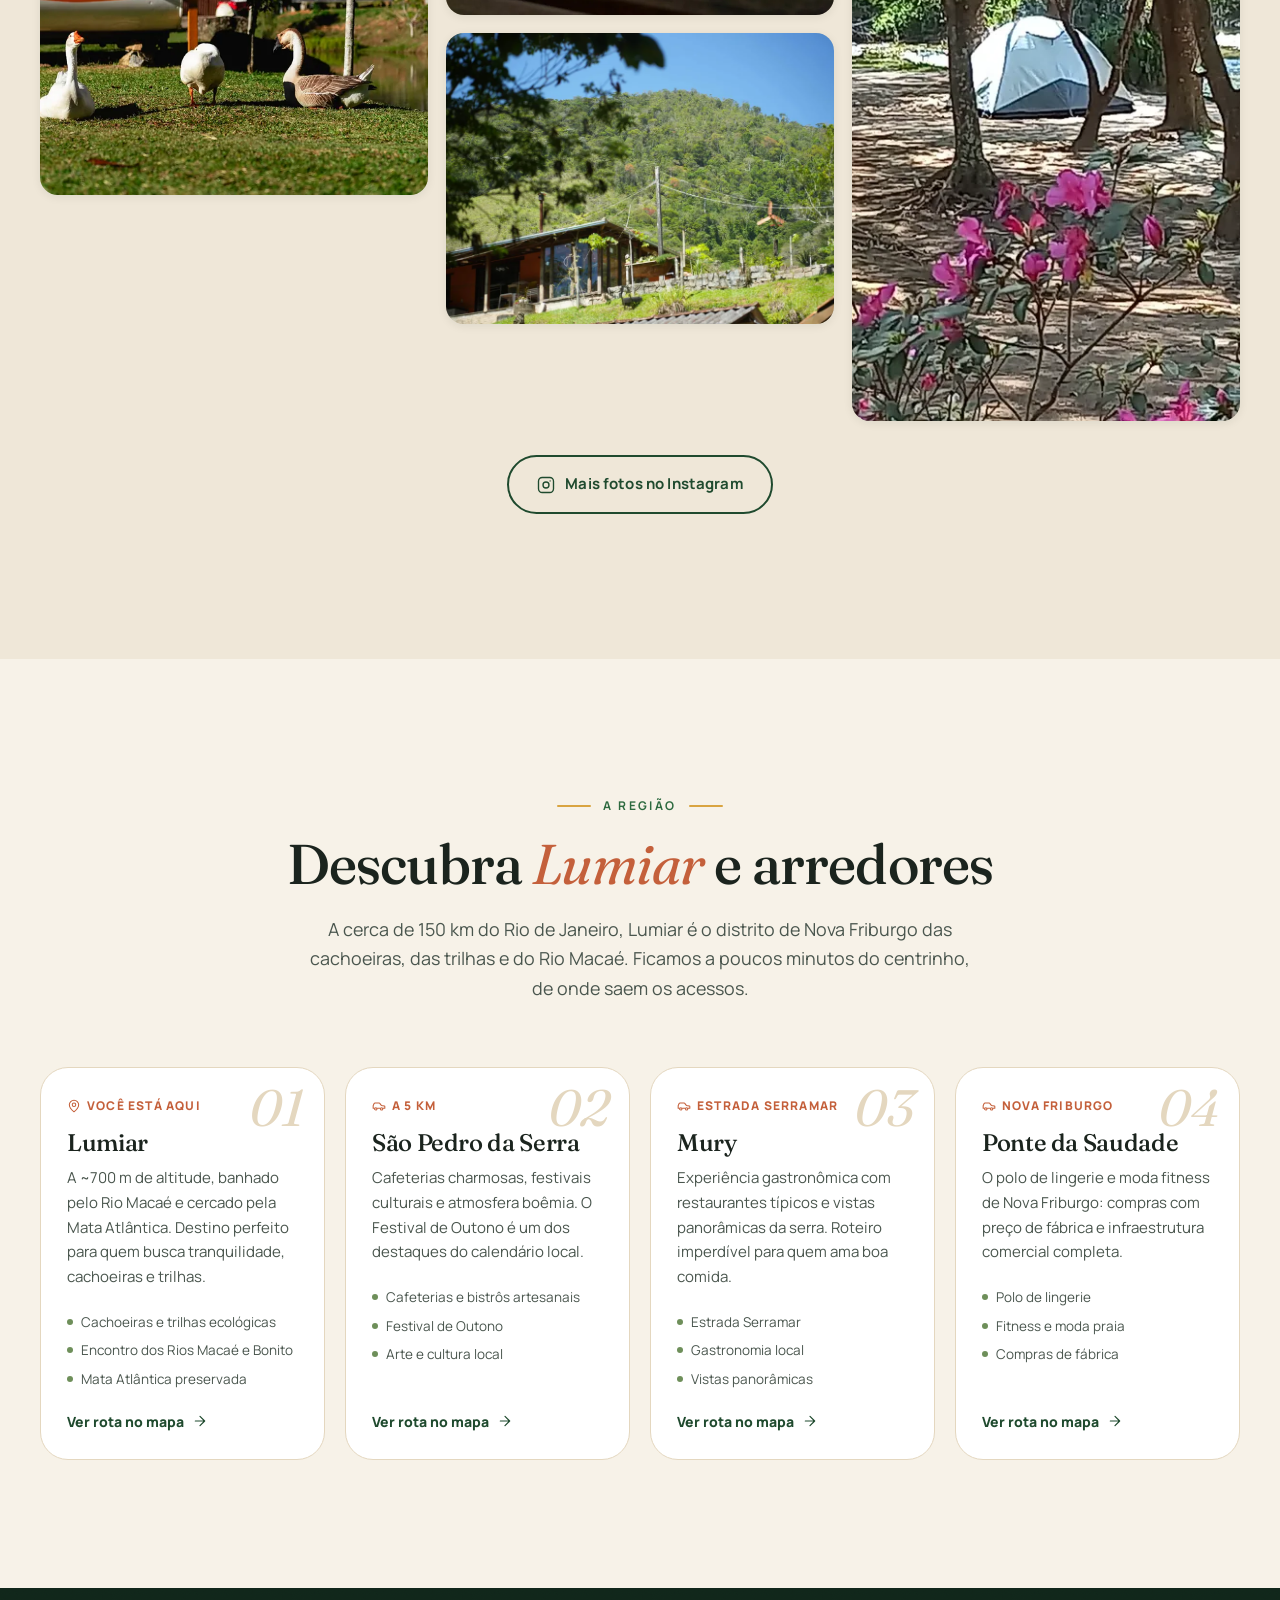
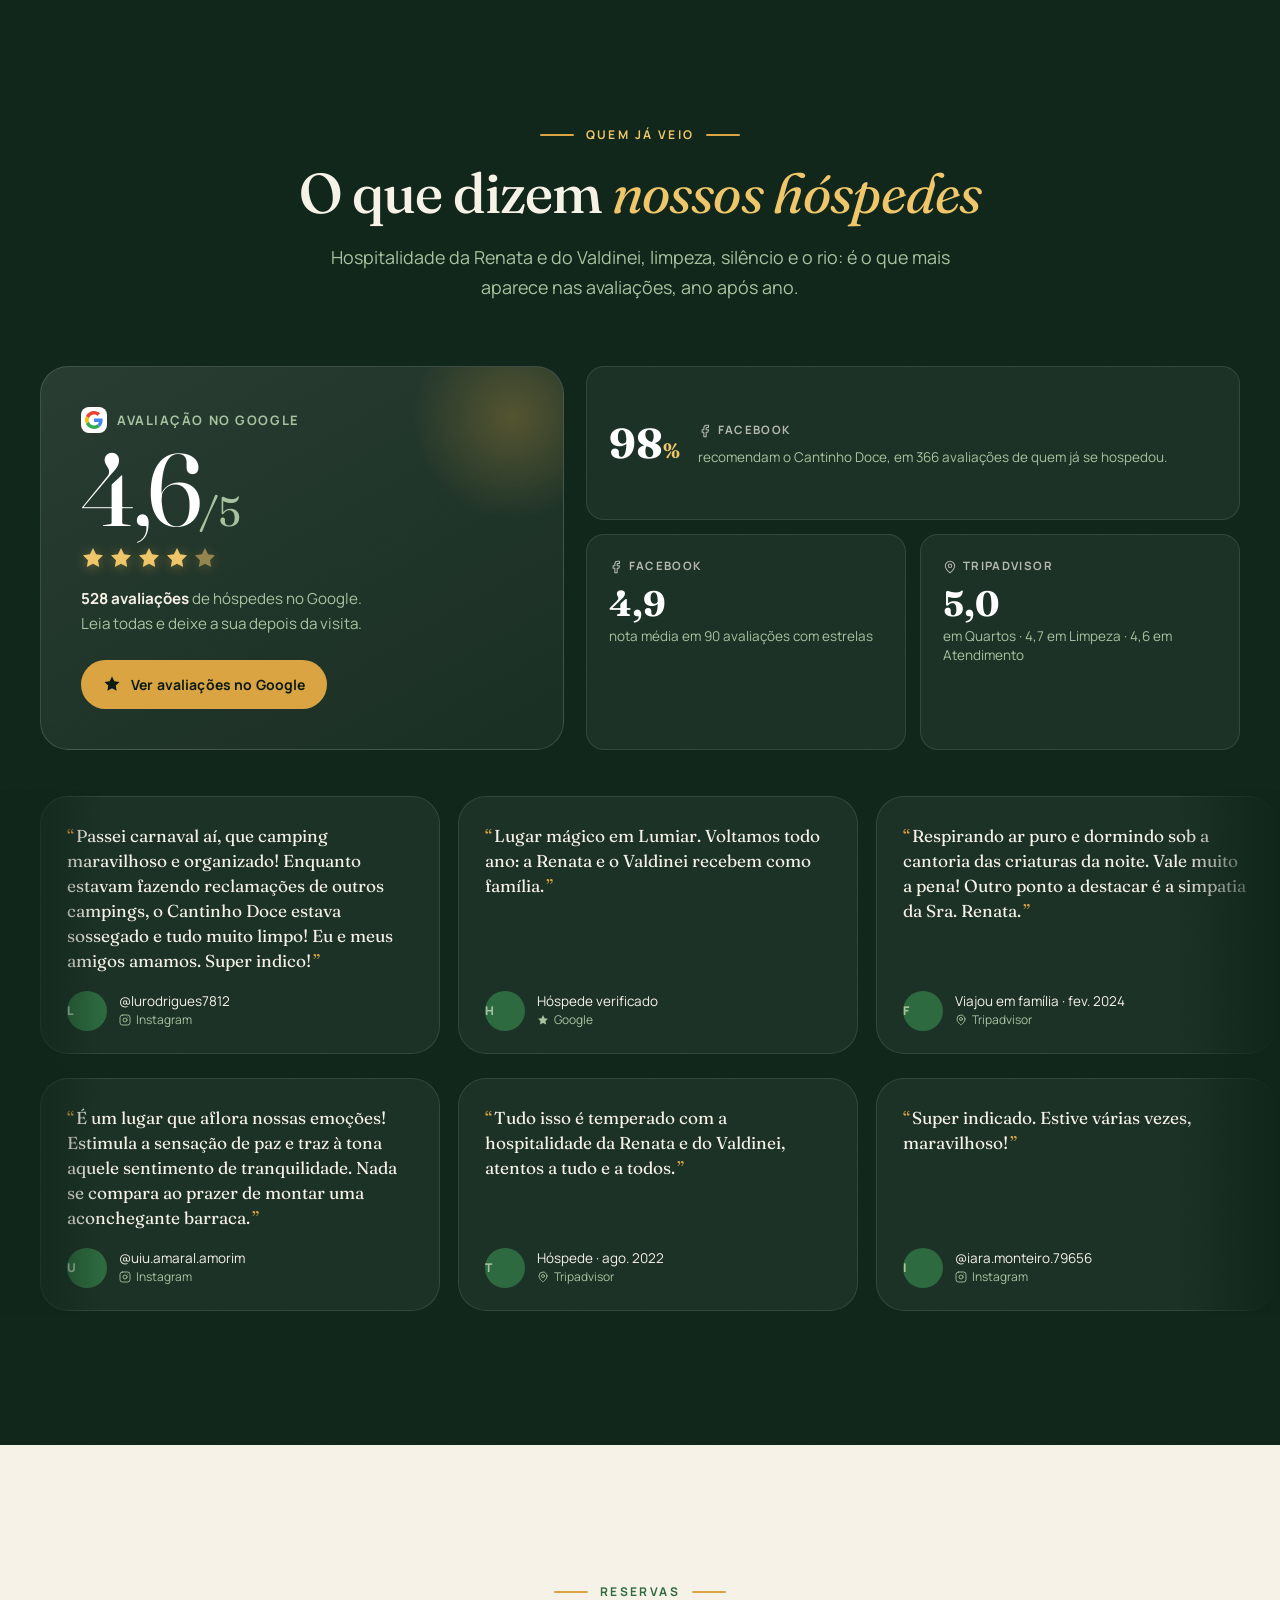
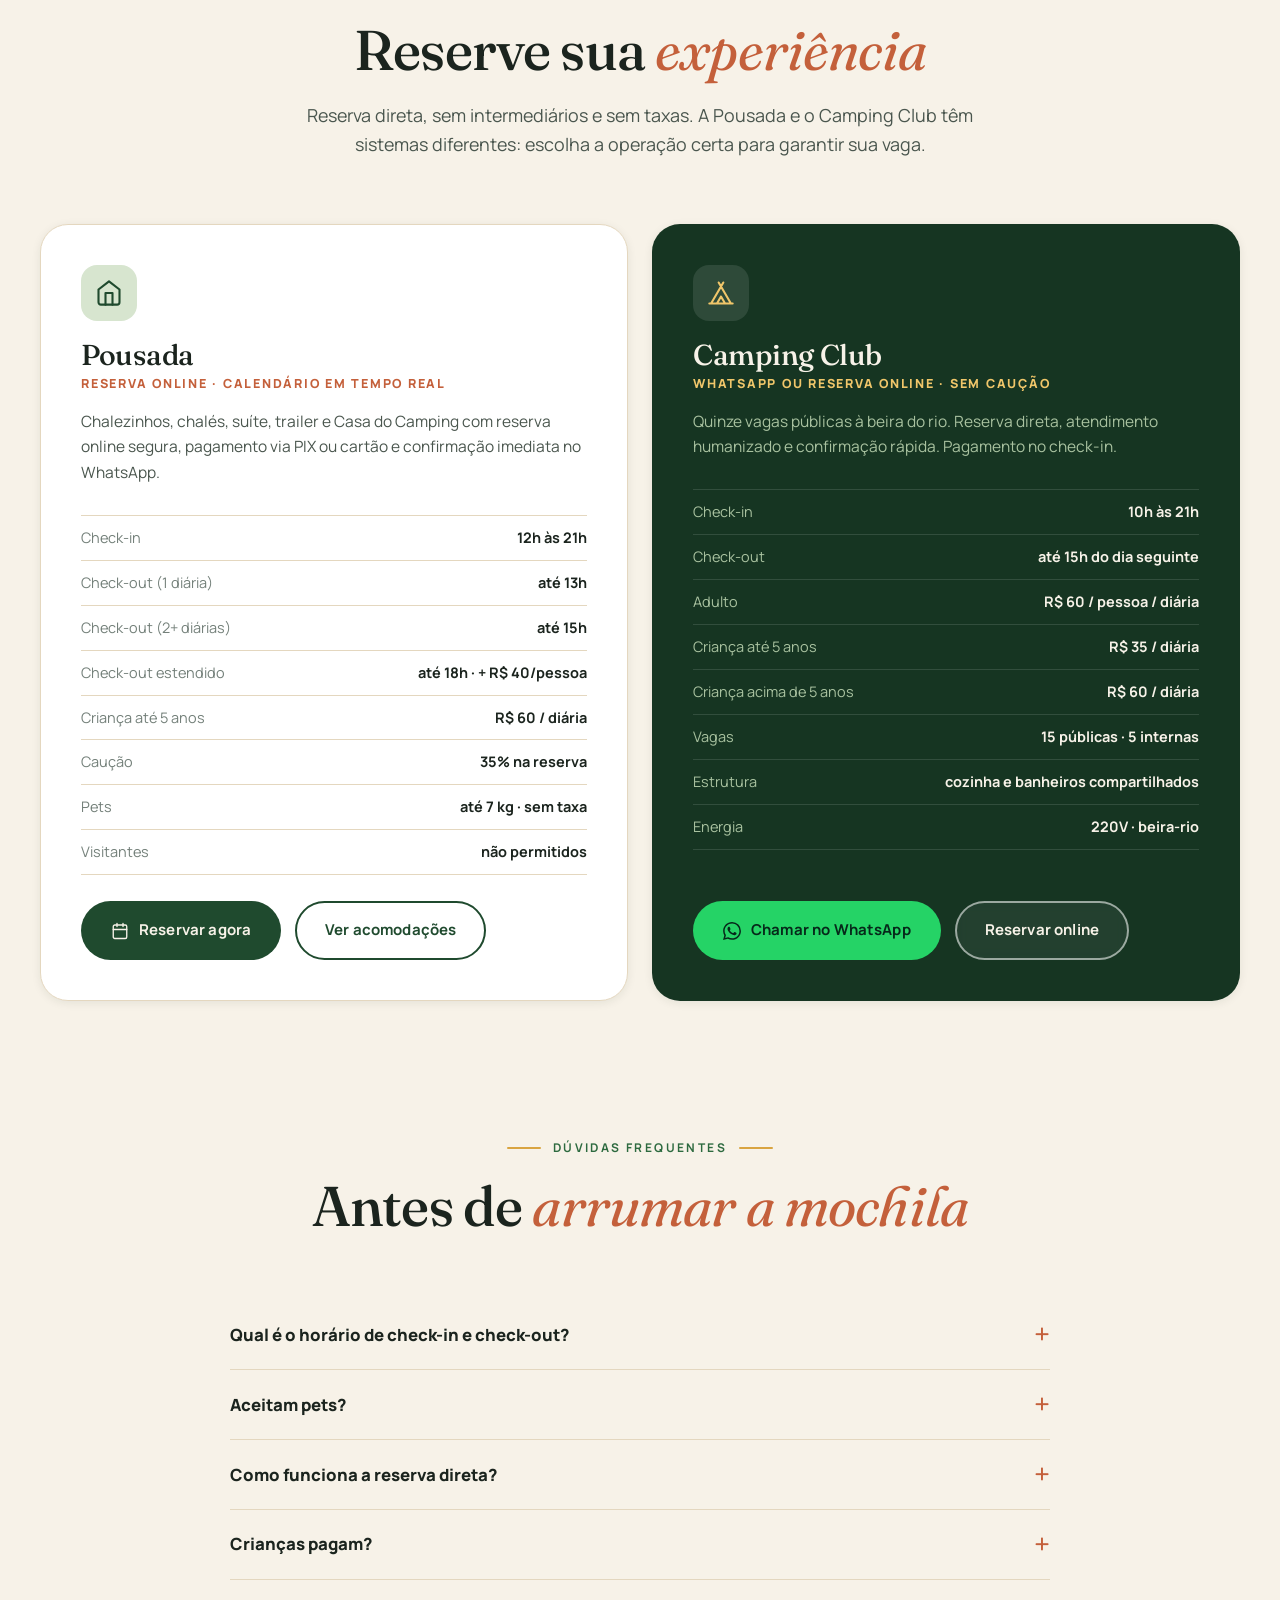
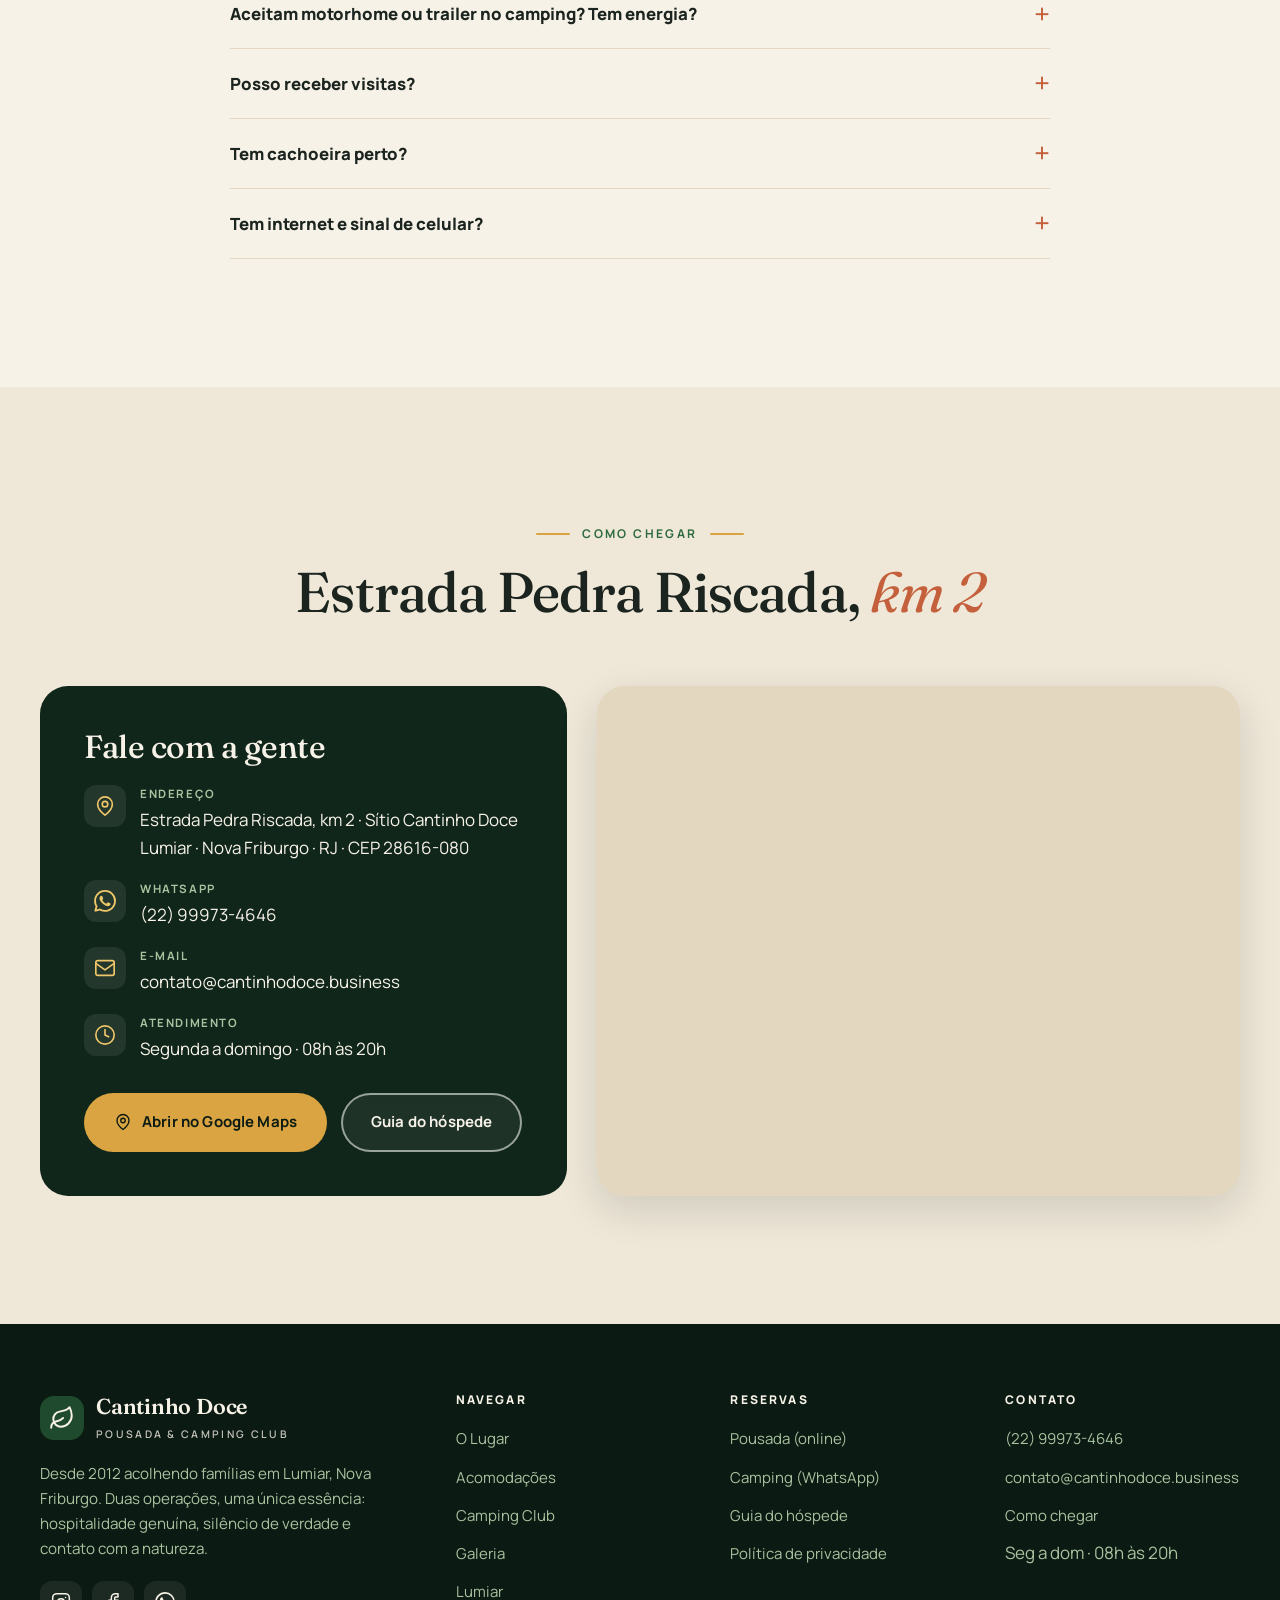
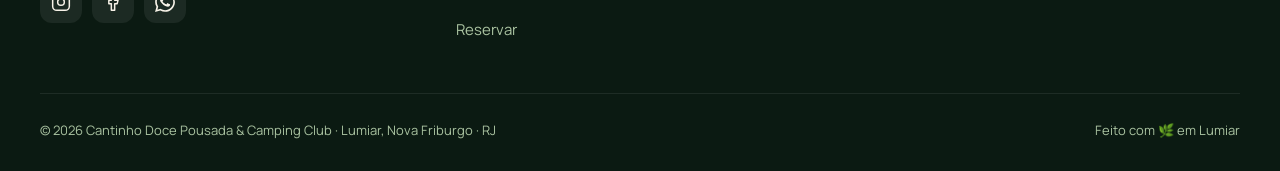
==== commit 54ac4a7f: "Refino do hero, modal de rota e seção de avaliações - Glass do hero mais suave; overlay um pouco mai" ====
--- a/index.html
+++ b/index.html
@@ -51,6 +51,7 @@
     "checkinTime": "12:00",
     "checkoutTime": "15:00",
     "petsAllowed": true,
+    "aggregateRating": { "@type": "AggregateRating", "ratingValue": "4.6", "bestRating": "5", "ratingCount": "528" },
     "amenityFeature": [
       { "@type": "LocationFeatureSpecification", "name": "Wi-Fi", "value": true },
       { "@type": "LocationFeatureSpecification", "name": "Churrasqueira", "value": true },
@@ -147,10 +148,12 @@
 
   <div class="container hero__content">
     <div class="hero__card">
-      <span class="hero__kicker"><span class="ico"><svg aria-hidden="true"><use href="#i-leaf"/></svg></span><b>Desde 2012</b><i></i>Lumiar<span class="hide-xs"> · Nova Friburgo</span></span>
-      <h1>Acorde ouvindo <em>o&nbsp;rio.</em></h1>
-      <p class="hero__lead">Chalés, suíte, trailer e camping à beira do Rio Macaé, no coração da Mata Atlântica da Serra Fluminense. Natureza de verdade, silêncio de verdade e hospitalidade de família.</p>
-      <div class="btn-row">
+      <div class="hero__glass">
+        <span class="hero__kicker"><span class="ico"><svg aria-hidden="true"><use href="#i-leaf"/></svg></span><b>Desde 2012</b><i></i>Lumiar<span class="hide-xs"> · Nova Friburgo</span></span>
+        <h1>Acorde ouvindo <em>o&nbsp;rio.</em></h1>
+        <p class="hero__lead">Chalés, suíte, trailer e camping à beira do Rio Macaé, no coração da Mata Atlântica da Serra Fluminense. Natureza de verdade, silêncio de verdade e hospitalidade de família.</p>
+      </div>
+      <div class="btn-row hero__actions">
         <a class="btn btn--gold" href="#acomodacoes"><svg aria-hidden="true"><use href="#i-home"/></svg> Ver acomodações</a>
         <a class="btn btn--ghost" href="#camping"><svg aria-hidden="true"><use href="#i-tent"/></svg> Conhecer o camping</a>
       </div>
@@ -160,7 +163,7 @@
 
   <div class="container hero__bottom">
     <div class="hero__stats">
-      <div class="hero__stat"><strong>4.9</strong><small>Avaliação<br>no Google</small></div>
+      <div class="hero__stat"><strong>4,6</strong><small>Nota no Google<br>528 avaliações</small></div>
       <div class="hero__stat"><strong>6</strong><small>Tipos de<br>acomodação</small></div>
       <div class="hero__stat"><strong>15</strong><small>Vagas de<br>camping</small></div>
       <div class="hero__stat"><strong>APA</strong><small>Proteção<br>ambiental</small></div>
@@ -359,7 +362,7 @@
         <h3>Lumiar</h3>
         <p>A ~700 m de altitude, banhado pelo Rio Macaé e cercado pela Mata Atlântica. Destino perfeito para quem busca tranquilidade, cachoeiras e trilhas.</p>
         <ul><li>Cachoeiras e trilhas ecológicas</li><li>Encontro dos Rios Macaé e Bonito</li><li>Mata Atlântica preservada</li></ul>
-        <a class="link" href="https://maps.app.goo.gl/2iNcxQPpmdWiQRBD8" target="_blank" rel="noopener">Ver no mapa <svg aria-hidden="true"><use href="#i-arrow"/></svg></a>
+        <a class="link" href="https://www.google.com/maps/dir/?api=1&origin=Cantinho+Doce+Pousada+e+Camping+Clube%2C+Lumiar%2C+Nova+Friburgo+-+RJ&destination=Lumiar%2C+Nova+Friburgo+-+RJ&travelmode=driving" data-map="lumiar" target="_blank" rel="noopener">Ver rota no mapa <svg aria-hidden="true"><use href="#i-arrow"/></svg></a>
       </article>
       <article class="place reveal" data-delay="1">
         <span class="place__num">02</span>
@@ -367,7 +370,7 @@
         <h3>São Pedro da Serra</h3>
         <p>Cafeterias charmosas, festivais culturais e atmosfera boêmia. O Festival de Outono é um dos destaques do calendário local.</p>
         <ul><li>Cafeterias e bistrôs artesanais</li><li>Festival de Outono</li><li>Arte e cultura local</li></ul>
-        <a class="link" href="https://www.google.com/maps/place/S%C3%A3o+Pedro+da+Serra,+Nova+Friburgo+-+RJ" target="_blank" rel="noopener">Ver no mapa <svg aria-hidden="true"><use href="#i-arrow"/></svg></a>
+        <a class="link" href="https://www.google.com/maps/dir/?api=1&origin=Cantinho+Doce+Pousada+e+Camping+Clube%2C+Lumiar%2C+Nova+Friburgo+-+RJ&destination=S%C3%A3o+Pedro+da+Serra%2C+Nova+Friburgo+-+RJ&travelmode=driving" data-map="saopedro" target="_blank" rel="noopener">Ver rota no mapa <svg aria-hidden="true"><use href="#i-arrow"/></svg></a>
       </article>
       <article class="place reveal" data-delay="2">
         <span class="place__num">03</span>
@@ -375,7 +378,7 @@
         <h3>Mury</h3>
         <p>Experiência gastronômica com restaurantes típicos e vistas panorâmicas da serra. Roteiro imperdível para quem ama boa comida.</p>
         <ul><li>Estrada Serramar</li><li>Gastronomia local</li><li>Vistas panorâmicas</li></ul>
-        <a class="link" href="https://www.google.com/maps/place/Mury,+Nova+Friburgo+-+RJ" target="_blank" rel="noopener">Ver no mapa <svg aria-hidden="true"><use href="#i-arrow"/></svg></a>
+        <a class="link" href="https://www.google.com/maps/dir/?api=1&origin=Cantinho+Doce+Pousada+e+Camping+Clube%2C+Lumiar%2C+Nova+Friburgo+-+RJ&destination=Mury%2C+Nova+Friburgo+-+RJ&travelmode=driving" data-map="mury" target="_blank" rel="noopener">Ver rota no mapa <svg aria-hidden="true"><use href="#i-arrow"/></svg></a>
       </article>
       <article class="place reveal" data-delay="3">
         <span class="place__num">04</span>
@@ -383,7 +386,7 @@
         <h3>Ponte da Saudade</h3>
         <p>O polo de lingerie e moda fitness de Nova Friburgo: compras com preço de fábrica e infraestrutura comercial completa.</p>
         <ul><li>Polo de lingerie</li><li>Fitness e moda praia</li><li>Compras de fábrica</li></ul>
-        <a class="link" href="https://www.google.com/maps/place/Ponte+da+Saudade,+Nova+Friburgo+-+RJ" target="_blank" rel="noopener">Ver no mapa <svg aria-hidden="true"><use href="#i-arrow"/></svg></a>
+        <a class="link" href="https://www.google.com/maps/dir/?api=1&origin=Cantinho+Doce+Pousada+e+Camping+Clube%2C+Lumiar%2C+Nova+Friburgo+-+RJ&destination=Ponte+da+Saudade%2C+Nova+Friburgo+-+RJ&travelmode=driving" data-map="ponte" target="_blank" rel="noopener">Ver rota no mapa <svg aria-hidden="true"><use href="#i-arrow"/></svg></a>
       </article>
     </div>
   </div>
@@ -395,24 +398,48 @@
     <div class="section-head center reveal">
       <span class="eyebrow eyebrow--center">Quem já veio</span>
       <h2 class="title">O que dizem <em>nossos hóspedes</em></h2>
-      <div class="rating">
-        <span class="rating__stars" aria-hidden="true"><svg><use href="#i-star"/></svg><svg><use href="#i-star"/></svg><svg><use href="#i-star"/></svg><svg><use href="#i-star"/></svg><svg><use href="#i-star"/></svg></span>
-        <strong>4.9</strong><span>no Google Avaliações</span>
-      </div>
-    </div>
-    <div class="testimonials">
-      <article class="testimonial reveal">
-        <p>Passei carnaval aí, que camping maravilhoso e organizado! Enquanto estavam fazendo reclamações de outros campings, o Cantinho Doce estava sossegado e tudo muito limpo! Eu e meus amigos amamos. Super indico!</p>
-        <footer><span class="testimonial__avatar">L</span><div>@lurodrigues7812<span>via Instagram</span></div></footer>
-      </article>
-      <article class="testimonial reveal" data-delay="1">
-        <p>Lugar mágico em Lumiar. Voltamos todo ano: a Renata e o Valdinei recebem como família. Ambiente familiar, organização e muita paz!</p>
-        <footer><span class="testimonial__avatar">G</span><div>Hóspede verificado<span>via Google</span></div></footer>
-      </article>
-      <article class="testimonial reveal" data-delay="2">
-        <p>É um lugar que aflora nossas emoções! Estimula a sensação de paz e traz à tona aquele sentimento de tranquilidade. Nada se compara ao prazer de montar uma aconchegante barraca.</p>
-        <footer><span class="testimonial__avatar">U</span><div>@uiu.amaral.amorim<span>via Instagram</span></div></footer>
-      </article>
+      <p class="lead">Hospitalidade da Renata e do Valdinei, limpeza, silêncio e o rio: é o que mais aparece nas avaliações, ano após ano.</p>
+    </div>
+
+    <div class="reviews-top">
+      <div class="score reveal">
+        <div class="score__brand"><svg viewBox="0 0 48 48" aria-hidden="true"><path fill="#EA4335" d="M24 9.5c3.54 0 6.71 1.22 9.21 3.6l6.85-6.85C35.9 2.38 30.47 0 24 0 14.62 0 6.51 5.38 2.56 13.22l7.98 6.19C12.43 13.72 17.74 9.5 24 9.5z"/><path fill="#4285F4" d="M46.98 24.55c0-1.57-.15-3.09-.38-4.55H24v9.02h12.94c-.58 2.96-2.26 5.48-4.78 7.18l7.73 6c4.51-4.18 7.09-10.36 7.09-17.65z"/><path fill="#FBBC05" d="M10.53 28.59c-.48-1.45-.76-2.99-.76-4.59s.27-3.14.76-4.59l-7.98-6.19C.92 16.46 0 20.12 0 24c0 3.88.92 7.54 2.56 10.78l7.97-6.19z"/><path fill="#34A853" d="M24 48c6.48 0 11.93-2.13 15.89-5.81l-7.73-6c-2.15 1.45-4.92 2.3-8.16 2.3-6.26 0-11.57-4.22-13.47-9.91l-7.98 6.19C6.51 42.62 14.62 48 24 48z"/></svg> Avaliação no Google</div>
+        <div class="score__num">4,6<small>/5</small></div>
+        <div class="score__stars" aria-label="4,6 de 5 estrelas"><svg><use href="#i-star"/></svg><svg><use href="#i-star"/></svg><svg><use href="#i-star"/></svg><svg><use href="#i-star"/></svg><svg style="opacity:.55"><use href="#i-star"/></svg></div>
+        <p><strong style="color:var(--cream)">528 avaliações</strong> de hóspedes no Google. Leia todas e deixe a sua depois da visita.</p>
+        <a class="btn btn--gold btn--sm" href="https://maps.app.goo.gl/2iNcxQPpmdWiQRBD8" target="_blank" rel="noopener"><svg aria-hidden="true"><use href="#i-star"/></svg> Ver avaliações no Google</a>
+      </div>
+      <div class="proofs">
+        <a class="proof proof--wide reveal" data-delay="1" href="https://www.facebook.com/campingcantinhodoce/" target="_blank" rel="noopener">
+          <strong>98<em>%</em></strong>
+          <div><b><svg aria-hidden="true"><use href="#i-facebook"/></svg> Facebook</b><span>recomendam o Cantinho Doce, em 366 avaliações de quem já se hospedou.</span></div>
+        </a>
+        <a class="proof reveal" data-delay="2" href="https://www.facebook.com/campingcantinhodoce/" target="_blank" rel="noopener">
+          <b><svg aria-hidden="true"><use href="#i-facebook"/></svg> Facebook</b>
+          <strong>4,9</strong>
+          <span>nota média em 90 avaliações com estrelas</span>
+        </a>
+        <a class="proof reveal" data-delay="3" href="https://www.tripadvisor.com.br/Hotel_Review-g2510043-d10207639-Reviews-Cantinho_Doce_Pousada_Camping_Clube-Lumiar_Nova_Friburgo_State_of_Rio_de_Janeiro.html" target="_blank" rel="noopener">
+          <b><svg aria-hidden="true"><use href="#i-pin"/></svg> Tripadvisor</b>
+          <strong>5,0</strong>
+          <span>em Quartos · 4,7 em Limpeza · 4,6 em Atendimento</span>
+        </a>
+      </div>
+    </div>
+
+    <div class="rv reveal" aria-label="Depoimentos de hóspedes">
+      <div class="rv__track" id="rvTrack1">
+        <article class="review"><p class="review__quote">Passei carnaval aí, que camping maravilhoso e organizado! Enquanto estavam fazendo reclamações de outros campings, o Cantinho Doce estava sossegado e tudo muito limpo! Eu e meus amigos amamos. Super indico!</p><footer><span class="review__avatar">L</span><div>@lurodrigues7812<span><svg aria-hidden="true"><use href="#i-instagram"/></svg> Instagram</span></div></footer></article>
+        <article class="review"><p class="review__quote">Lugar mágico em Lumiar. Voltamos todo ano: a Renata e o Valdinei recebem como família.</p><footer><span class="review__avatar">H</span><div>Hóspede verificado<span><svg aria-hidden="true"><use href="#i-star"/></svg> Google</span></div></footer></article>
+        <article class="review"><p class="review__quote">Respirando ar puro e dormindo sob a cantoria das criaturas da noite. Vale muito a pena! Outro ponto a destacar é a simpatia da Sra. Renata.</p><footer><span class="review__avatar">F</span><div>Viajou em família · fev. 2024<span><svg aria-hidden="true"><use href="#i-pin"/></svg> Tripadvisor</span></div></footer></article>
+        <article class="review"><p class="review__quote">Ambiente familiar, organização e muita paz!</p><footer><span class="review__avatar">Z</span><div>Zaneti<span><svg aria-hidden="true"><use href="#i-tent"/></svg> Hóspede do camping</span></div></footer></article>
+      </div>
+      <div class="rv__track rv__track--rev" id="rvTrack2">
+        <article class="review"><p class="review__quote">É um lugar que aflora nossas emoções! Estimula a sensação de paz e traz à tona aquele sentimento de tranquilidade. Nada se compara ao prazer de montar uma aconchegante barraca.</p><footer><span class="review__avatar">U</span><div>@uiu.amaral.amorim<span><svg aria-hidden="true"><use href="#i-instagram"/></svg> Instagram</span></div></footer></article>
+        <article class="review"><p class="review__quote">Tudo isso é temperado com a hospitalidade da Renata e do Valdinei, atentos a tudo e a todos.</p><footer><span class="review__avatar">T</span><div>Hóspede · ago. 2022<span><svg aria-hidden="true"><use href="#i-pin"/></svg> Tripadvisor</span></div></footer></article>
+        <article class="review"><p class="review__quote">Super indicado. Estive várias vezes, maravilhoso!</p><footer><span class="review__avatar">I</span><div>@iara.monteiro.79656<span><svg aria-hidden="true"><use href="#i-instagram"/></svg> Instagram</span></div></footer></article>
+        <article class="review"><p class="review__quote">O camping é bem organizado, limpo.</p><footer><span class="review__avatar">Q</span><div>Quéren<span><svg aria-hidden="true"><use href="#i-tent"/></svg> Hóspede do camping</span></div></footer></article>
+      </div>
     </div>
   </div>
 </section>
@@ -531,7 +558,7 @@
         </div>
       </div>
       <div class="map reveal" data-delay="1">
-        <iframe title="Mapa: Cantinho Doce em Lumiar, Nova Friburgo" src="https://www.google.com/maps?q=-22.3518533,-42.3249471&z=15&hl=pt-BR&output=embed" loading="lazy" referrerpolicy="no-referrer-when-downgrade" allowfullscreen></iframe>
+        <iframe title="Mapa: Cantinho Doce em Lumiar, Nova Friburgo" src="https://www.google.com/maps?q=Cantinho+Doce+Pousada+e+Camping+Clube,+Lumiar,+Nova+Friburgo+-+RJ&z=15&hl=pt-BR&output=embed" loading="lazy" referrerpolicy="no-referrer-when-downgrade" allowfullscreen></iframe>
       </div>
     </div>
   </div>
@@ -605,6 +632,26 @@
   <button type="button" class="modal__close" id="modalClose" aria-label="Fechar"><svg aria-hidden="true"><use href="#i-x"/></svg></button>
 </div>
 
+<!-- Modal de rota -->
+<div class="modal" id="mapModal" role="dialog" aria-modal="true" aria-label="Rota até o destino" aria-hidden="true">
+  <div class="modal__backdrop"></div>
+  <div class="modal__panel modal__panel--map">
+    <div class="map-modal__head">
+      <div>
+        <h2 id="mapTitle">Rota</h2>
+        <p><svg aria-hidden="true"><use href="#i-car"/></svg> <span id="mapSub">Saindo do Cantinho Doce, de carro</span></p>
+      </div>
+      <button type="button" class="map-modal__close" id="mapClose" aria-label="Fechar"><svg aria-hidden="true"><use href="#i-x"/></svg></button>
+    </div>
+    <div class="map-modal__frame"><iframe id="mapFrame" title="Rota no Google Maps" loading="lazy" referrerpolicy="no-referrer-when-downgrade" allowfullscreen></iframe></div>
+    <div class="map-modal__foot">
+      <a class="btn btn--forest btn--sm" id="mapOpen" href="#" target="_blank" rel="noopener"><svg aria-hidden="true"><use href="#i-pin"/></svg> Abrir no Google Maps</a>
+      <button type="button" class="btn btn--outline btn--sm" id="mapCloseBtn">Fechar</button>
+      <small>Tempo e distância calculados pelo Google Maps</small>
+    </div>
+  </div>
+</div>
+
 <!-- Lightbox -->
 <div class="lightbox" id="lightbox" role="dialog" aria-modal="true" aria-label="Foto ampliada" aria-hidden="true">
   <button type="button" class="lightbox__btn lightbox__btn--close" aria-label="Fechar"><svg aria-hidden="true"><use href="#i-x"/></svg></button>
--- a/css/style.css
+++ b/css/style.css
@@ -183,18 +183,19 @@
 .hero__overlay {
   position: absolute; inset: 0; z-index: -1;
   background:
-    linear-gradient(180deg, rgba(11,26,18,.6) 0%, rgba(11,26,18,.1) 28%, rgba(11,26,18,.25) 60%, rgba(11,26,18,.9) 100%),
-    radial-gradient(70% 60% at 25% 60%, rgba(11,26,18,.35), transparent 70%);
+    linear-gradient(180deg, rgba(11,26,18,.62) 0%, rgba(11,26,18,.3) 28%, rgba(11,26,18,.4) 60%, rgba(11,26,18,.92) 100%),
+    radial-gradient(70% 60% at 25% 60%, rgba(11,26,18,.42), transparent 70%);
 }
 .hero__content { align-self: center; padding-top: clamp(96px, 13vh, 140px); padding-bottom: clamp(14px, 2.6vh, 30px); }
+.hero__card, .hero__glass { position: relative; }
 .hero__card {
-  position: relative; max-width: 780px;
+  max-width: 780px;
   padding: clamp(24px, 4vh, 44px) clamp(22px, 3.2vw, 48px);
   border-radius: var(--radius-lg);
-  background: linear-gradient(160deg, rgba(11,26,18,.66) 0%, rgba(11,26,18,.46) 100%);
-  border: 1px solid rgba(255,255,255,.14);
-  -webkit-backdrop-filter: blur(16px) saturate(1.15); backdrop-filter: blur(16px) saturate(1.15);
-  box-shadow: 0 30px 80px rgba(0,0,0,.35), inset 0 1px 0 rgba(255,255,255,.12);
+  background: linear-gradient(160deg, rgba(11,26,18,.3) 0%, rgba(11,26,18,.16) 100%);
+  border: 1px solid rgba(255,255,255,.16);
+  -webkit-backdrop-filter: blur(7px) saturate(1.1); backdrop-filter: blur(7px) saturate(1.1);
+  box-shadow: 0 24px 60px rgba(0,0,0,.22), inset 0 1px 0 rgba(255,255,255,.14);
   animation: cardin 1.2s var(--ease) both;
 }
 .hero__card::before { content: ""; position: absolute; left: 0; top: 10%; bottom: 10%; width: 3px; border-radius: 3px; background: linear-gradient(to bottom, transparent, var(--gold), transparent); opacity: .9; }
@@ -250,9 +251,18 @@
   .hero__stat { flex-direction: column; align-items: flex-start; gap: 3px; padding: 0; border: 0; }
   .hero__stat strong { font-size: 1.25rem; }
   .hero__stat small { font-size: 10px; letter-spacing: .06em; }
-  .hero__card { padding: 20px 18px 22px; }
-  .hero__card .btn-row { gap: 10px; }
-  .hero__card .btn { padding: 13px 22px; font-size: 14.5px; }
+  .hero__card { padding: 0; background: none; border: 0; box-shadow: none; -webkit-backdrop-filter: none; backdrop-filter: none; }
+  .hero__card::before { display: none; }
+  .hero__glass {
+    padding: 20px 18px 22px; border-radius: 22px;
+    background: linear-gradient(160deg, rgba(11,26,18,.34) 0%, rgba(11,26,18,.2) 100%);
+    border: 1px solid rgba(255,255,255,.16);
+    -webkit-backdrop-filter: blur(7px) saturate(1.1); backdrop-filter: blur(7px) saturate(1.1);
+    box-shadow: 0 20px 50px rgba(0,0,0,.22), inset 0 1px 0 rgba(255,255,255,.14);
+  }
+  .hero__lead { margin-bottom: 0; }
+  .hero__actions { margin-top: 16px; gap: 10px; }
+  .hero__actions .btn { padding: 13px 22px; font-size: 14.5px; }
   .hero h1 { font-size: clamp(2.5rem, 11vw, 2.9rem); }
   .hero__lead { font-size: 15.5px; line-height: 1.55; margin-bottom: 18px; }
   .hero__kicker { font-size: 10px; letter-spacing: .07em; gap: 8px; padding: 5px 12px 5px 5px; margin-bottom: 14px; }
@@ -294,7 +304,7 @@
 .feature__icon svg { width: 24px; height: 24px; }
 .feature h3 { font-family: var(--font-body); font-size: 1.02rem; font-weight: 800; margin-bottom: 4px; letter-spacing: 0; }
 .feature p { font-size: .94rem; color: var(--ink-2); margin: 0; }
-@media (max-width: 900px) { .about__grid { grid-template-columns: 1fr; } .collage { max-width: 560px; margin: 0 auto 40px; } .collage__leaf { display: none; } }
+@media (max-width: 900px) { .about__grid { grid-template-columns: 1fr; } .collage { width: 100%; max-width: 560px; margin: 0 auto 48px; } .collage__leaf { display: none; } }
 @media (max-width: 520px) { .features { grid-template-columns: 1fr; } }
 
 /* ---------- Duas experiências ---------- */
@@ -303,9 +313,9 @@
   position: relative; min-height: 540px; border-radius: var(--radius-lg); overflow: hidden; display: flex; align-items: flex-end;
   color: #fff; isolation: isolate; box-shadow: var(--shadow-lg);
 }
-.duo__card img { position: absolute; inset: 0; width: 100%; height: 100%; object-fit: cover; z-index: -2; transition: transform 1.2s var(--ease); }
+.duo__card img { position: absolute; inset: 0; width: 100%; height: 100%; object-fit: cover; z-index: -2; filter: brightness(.88); transition: transform 1.2s var(--ease); }
 .duo__card:hover img { transform: scale(1.06); }
-.duo__card::after { content: ""; position: absolute; inset: 0; z-index: -1; background: linear-gradient(180deg, rgba(11,26,18,.05) 20%, rgba(11,26,18,.5) 55%, rgba(11,26,18,.95) 100%); }
+.duo__card::after { content: ""; position: absolute; inset: 0; z-index: -1; background: linear-gradient(180deg, rgba(11,26,18,.22) 0%, rgba(11,26,18,.4) 35%, rgba(11,26,18,.78) 60%, rgba(11,26,18,.96) 100%); }
 .duo__body { padding: clamp(26px, 4vw, 44px); }
 .duo__tag { display: inline-block; padding: 7px 14px; border-radius: 999px; background: rgba(255,255,255,.14); border: 1px solid rgba(255,255,255,.25); backdrop-filter: blur(8px); font-size: 12px; font-weight: 700; letter-spacing: .14em; text-transform: uppercase; margin-bottom: 16px; }
 .duo__body h3 { font-size: clamp(1.9rem, 3vw, 2.6rem); margin-bottom: 10px; }
@@ -407,19 +417,73 @@
 @media (max-width: 560px) { .places { grid-template-columns: 1fr; } }
 
 /* ---------- Depoimentos ---------- */
-.rating { display: inline-flex; align-items: center; gap: 12px; padding: 10px 18px 10px 12px; border-radius: 999px; background: rgba(255,255,255,.07); border: 1px solid rgba(255,255,255,.14); margin-bottom: 24px; }
-.rating__stars { display: flex; gap: 2px; color: var(--gold-2); }
-.rating__stars svg { width: 16px; height: 16px; }
-.rating strong { font-family: var(--font-display); font-size: 1.3rem; }
-.rating span { font-size: 13px; color: var(--sage); }
-.testimonials { display: grid; grid-template-columns: repeat(3, 1fr); gap: 20px; }
-.testimonial { padding: 30px 28px; border-radius: var(--radius-lg); background: rgba(255,255,255,.05); border: 1px solid rgba(255,255,255,.1); position: relative; }
-.testimonial::before { content: "“"; position: absolute; top: 8px; left: 22px; font-family: var(--font-display); font-size: 5rem; line-height: 1; color: var(--gold); opacity: .5; }
-.testimonial p { font-family: var(--font-display); font-size: 1.15rem; line-height: 1.45; margin: 26px 0 20px; color: var(--cream); }
-.testimonial footer { display: flex; align-items: center; gap: 12px; font-size: 13.5px; }
-.testimonial__avatar { width: 40px; height: 40px; border-radius: 50%; display: grid; place-items: center; background: var(--forest-600); color: #fff; font-weight: 800; font-size: 14px; }
-.testimonial footer span { display: block; color: var(--sage); font-size: 12px; }
-@media (max-width: 900px) { .testimonials { grid-template-columns: 1fr; } }
+.reviews-top { display: grid; grid-template-columns: 1fr 1.25fr; gap: 22px; margin-bottom: 40px; }
+.score {
+  position: relative; overflow: hidden; display: flex; flex-direction: column; gap: 10px;
+  padding: clamp(26px, 3.5vw, 40px); border-radius: var(--radius-lg);
+  background: linear-gradient(150deg, rgba(255,255,255,.1), rgba(255,255,255,.04));
+  border: 1px solid rgba(255,255,255,.14);
+}
+.score::after { content: ""; position: absolute; right: -60px; top: -60px; width: 220px; height: 220px; border-radius: 50%; background: radial-gradient(circle, rgba(217,164,65,.28), transparent 65%); pointer-events: none; }
+.score__brand { display: flex; align-items: center; gap: 10px; font-size: 13px; font-weight: 700; letter-spacing: .12em; text-transform: uppercase; color: var(--sage); }
+.score__brand svg { width: 26px; height: 26px; padding: 4px; border-radius: 8px; background: #fff; }
+.score__num { font-family: var(--font-display); font-size: clamp(4.5rem, 8vw, 6.5rem); line-height: .9; color: #fff; letter-spacing: -0.04em; }
+.score__num small { font-size: .4em; color: var(--sage); letter-spacing: 0; }
+.score__stars { display: flex; gap: 4px; color: var(--gold-2); }
+.score__stars svg { width: 24px; height: 24px; filter: drop-shadow(0 2px 6px rgba(217,164,65,.4)); }
+.score p { color: var(--sage); font-size: .95rem; margin: 6px 0 14px; max-width: 34ch; }
+.score .btn { align-self: flex-start; }
+.proofs { display: grid; grid-template-columns: 1fr 1fr; gap: 14px; }
+.proof { padding: 22px 22px 20px; border-radius: var(--radius); background: rgba(255,255,255,.05); border: 1px solid rgba(255,255,255,.1); display: flex; flex-direction: column; gap: 6px; transition: background .3s, transform .4s var(--ease); }
+.proof:hover { background: rgba(255,255,255,.09); transform: translateY(-3px); }
+.proof strong { font-family: var(--font-display); font-size: 2.2rem; line-height: 1; color: #fff; }
+.proof strong em { font-style: normal; font-size: .5em; color: var(--gold-2); }
+.proof span { font-size: 13.5px; color: var(--sage); line-height: 1.4; }
+.proof b { display: inline-flex; align-items: center; gap: 6px; font-size: 11.5px; letter-spacing: .12em; text-transform: uppercase; color: rgba(247,242,232,.7); margin-bottom: 4px; }
+.proof b svg { width: 14px; height: 14px; }
+.proof--wide { grid-column: span 2; flex-direction: row; align-items: center; gap: 18px; }
+.proof--wide strong { font-size: 2.6rem; }
+.proof--wide > div { display: flex; flex-direction: column; gap: 4px; }
+.rv { position: relative; overflow: hidden; margin-inline: calc(-1 * var(--gutter)); padding-inline: var(--gutter); }
+.rv::before, .rv::after { content: ""; position: absolute; top: 0; bottom: 0; width: clamp(24px, 8vw, 120px); z-index: 2; pointer-events: none; }
+.rv::before { left: 0; background: linear-gradient(to right, var(--forest-900), transparent); }
+.rv::after { right: 0; background: linear-gradient(to left, var(--forest-900), transparent); }
+.rv__track { display: flex; gap: 18px; width: max-content; animation: marquee 70s linear infinite; padding-block: 6px; }
+.rv__track--rev { animation-direction: reverse; animation-duration: 84s; margin-top: 12px; }
+.rv:hover .rv__track { animation-play-state: paused; }
+.review {
+  width: 400px; flex: none; display: flex; flex-direction: column; gap: 16px;
+  padding: 26px 26px 22px; border-radius: var(--radius-lg);
+  background: rgba(255,255,255,.05); border: 1px solid rgba(255,255,255,.1);
+  transition: background .3s, border-color .3s;
+}
+.review:hover { background: rgba(255,255,255,.08); border-color: rgba(217,164,65,.4); }
+.review__quote { font-family: var(--font-display); font-size: 1.08rem; line-height: 1.45; color: var(--cream); margin: 0; }
+.review__quote::before { content: "“"; color: var(--gold); margin-right: 2px; }
+.review__quote::after { content: "”"; color: var(--gold); margin-left: 2px; }
+.review footer { display: flex; align-items: center; gap: 12px; margin-top: auto; font-size: 13.5px; }
+.review__avatar { width: 40px; height: 40px; border-radius: 50%; display: grid; place-items: center; background: var(--forest-600); color: #fff; font-weight: 800; font-size: 14px; flex: none; }
+.review footer div { line-height: 1.3; }
+.review footer span { display: flex; align-items: center; gap: 5px; color: var(--sage); font-size: 12px; margin-top: 2px; }
+.review footer span svg { width: 12px; height: 12px; }
+@media (max-width: 900px) { .reviews-top { grid-template-columns: 1fr; } .review { width: 300px; padding: 22px 20px 18px; } .review__quote { font-size: 1rem; } }
+@media (max-width: 520px) { .proofs { grid-template-columns: 1fr; } .proof--wide { grid-column: span 1; } }
+
+/* ---------- Modal de rota ---------- */
+.modal__panel--map { width: min(980px, 100%); overflow: hidden; }
+.map-modal__head { display: flex; align-items: flex-start; justify-content: space-between; gap: 16px; padding: 24px 26px 16px; }
+.map-modal__head h2 { font-size: clamp(1.5rem, 2.6vw, 2rem); margin-bottom: 4px; }
+.map-modal__head p { margin: 0; font-size: 14px; color: var(--ink-2); display: flex; align-items: center; gap: 8px; }
+.map-modal__head p svg { width: 16px; height: 16px; color: var(--terracotta); }
+.map-modal__close { flex: none; width: 42px; height: 42px; border-radius: 50%; background: var(--cream-2); color: var(--forest-900); display: grid; place-items: center; transition: background .3s, transform .3s; }
+.map-modal__close:hover { background: var(--terracotta); color: #fff; transform: rotate(90deg); }
+.map-modal__close svg { width: 20px; height: 20px; }
+.map-modal__frame { position: relative; aspect-ratio: 16 / 10; background: var(--sand); }
+.map-modal__frame::before { content: "Carregando rota…"; position: absolute; inset: 0; display: grid; place-items: center; font-size: 14px; color: var(--ink-3); }
+.map-modal__frame iframe { position: relative; width: 100%; height: 100%; border: 0; }
+.map-modal__foot { display: flex; flex-wrap: wrap; align-items: center; gap: 12px; padding: 16px 26px 22px; }
+.map-modal__foot small { margin-left: auto; font-size: 12.5px; color: var(--ink-3); }
+@media (max-width: 640px) { .map-modal__frame { aspect-ratio: 4 / 5; } .map-modal__foot small { display: none; } }
 
 /* ---------- Reservas ---------- */
 .booking { display: grid; grid-template-columns: 1fr 1fr; gap: 24px; }
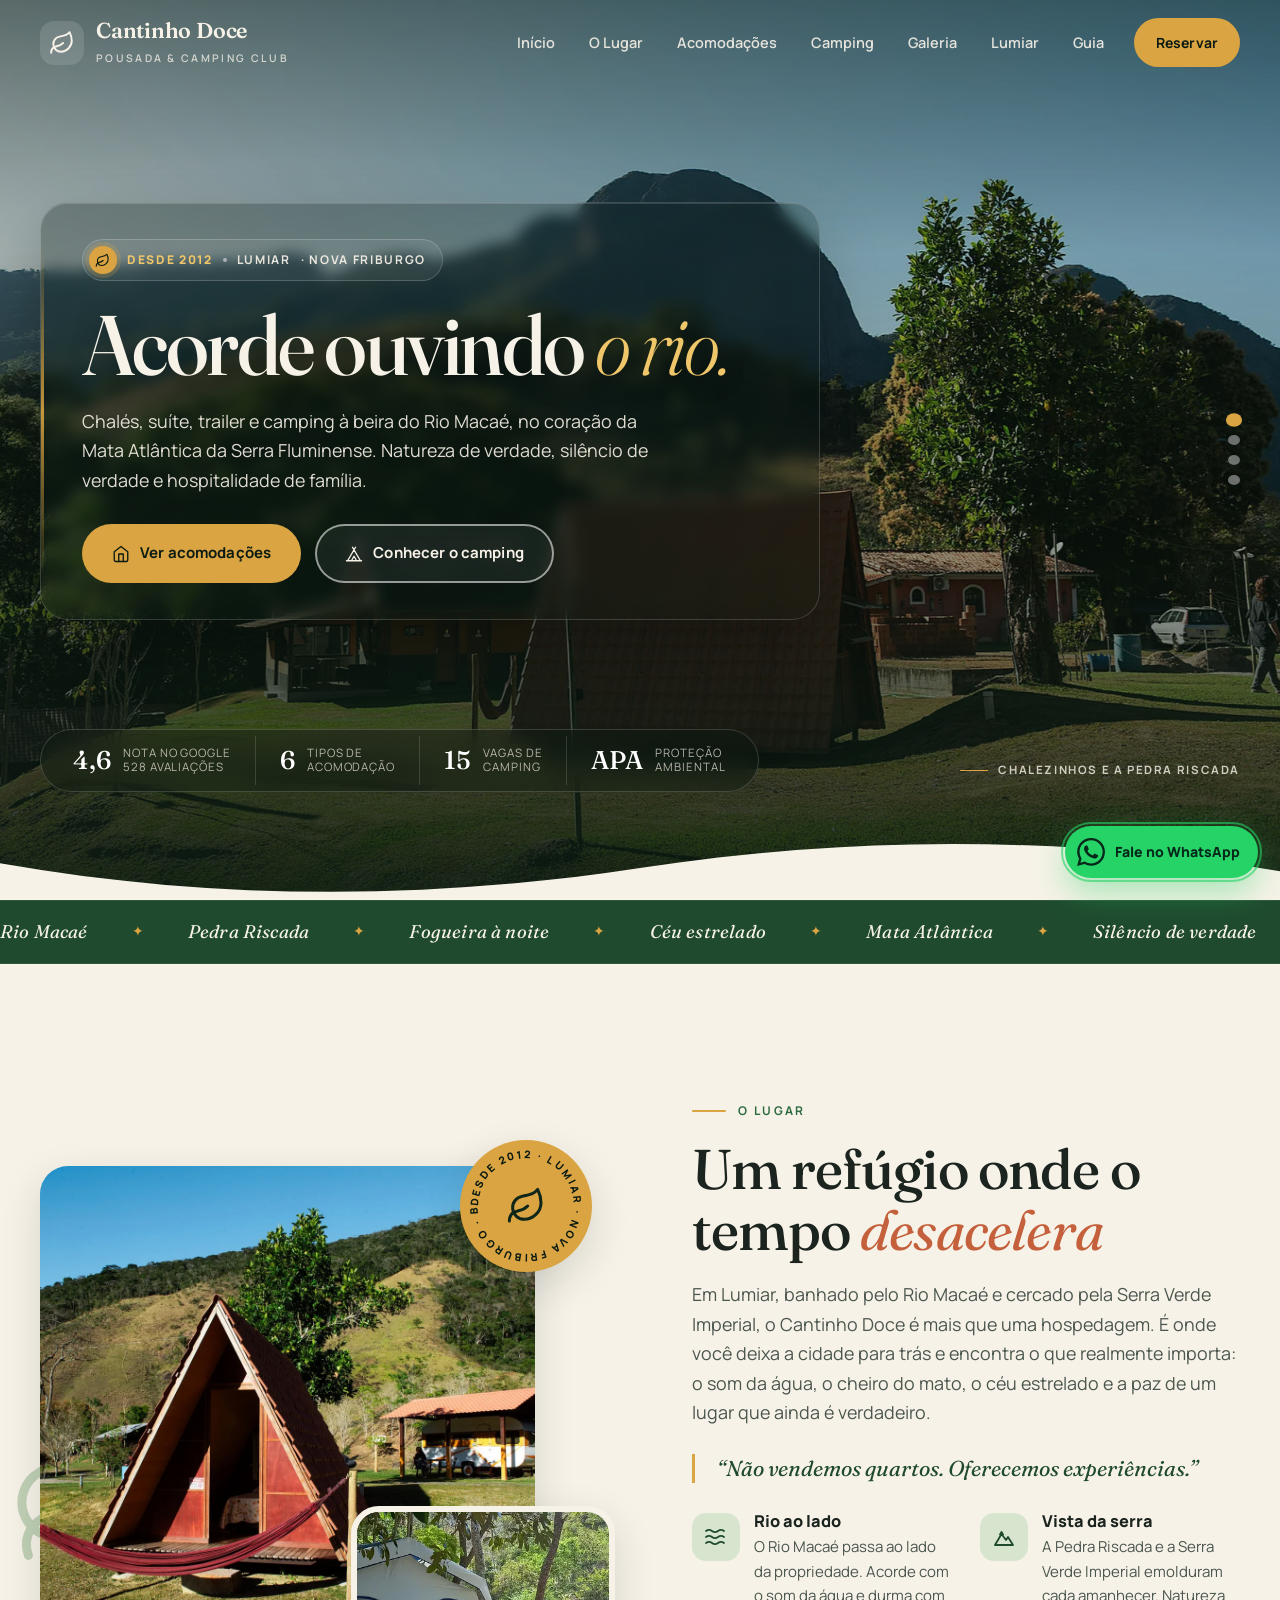
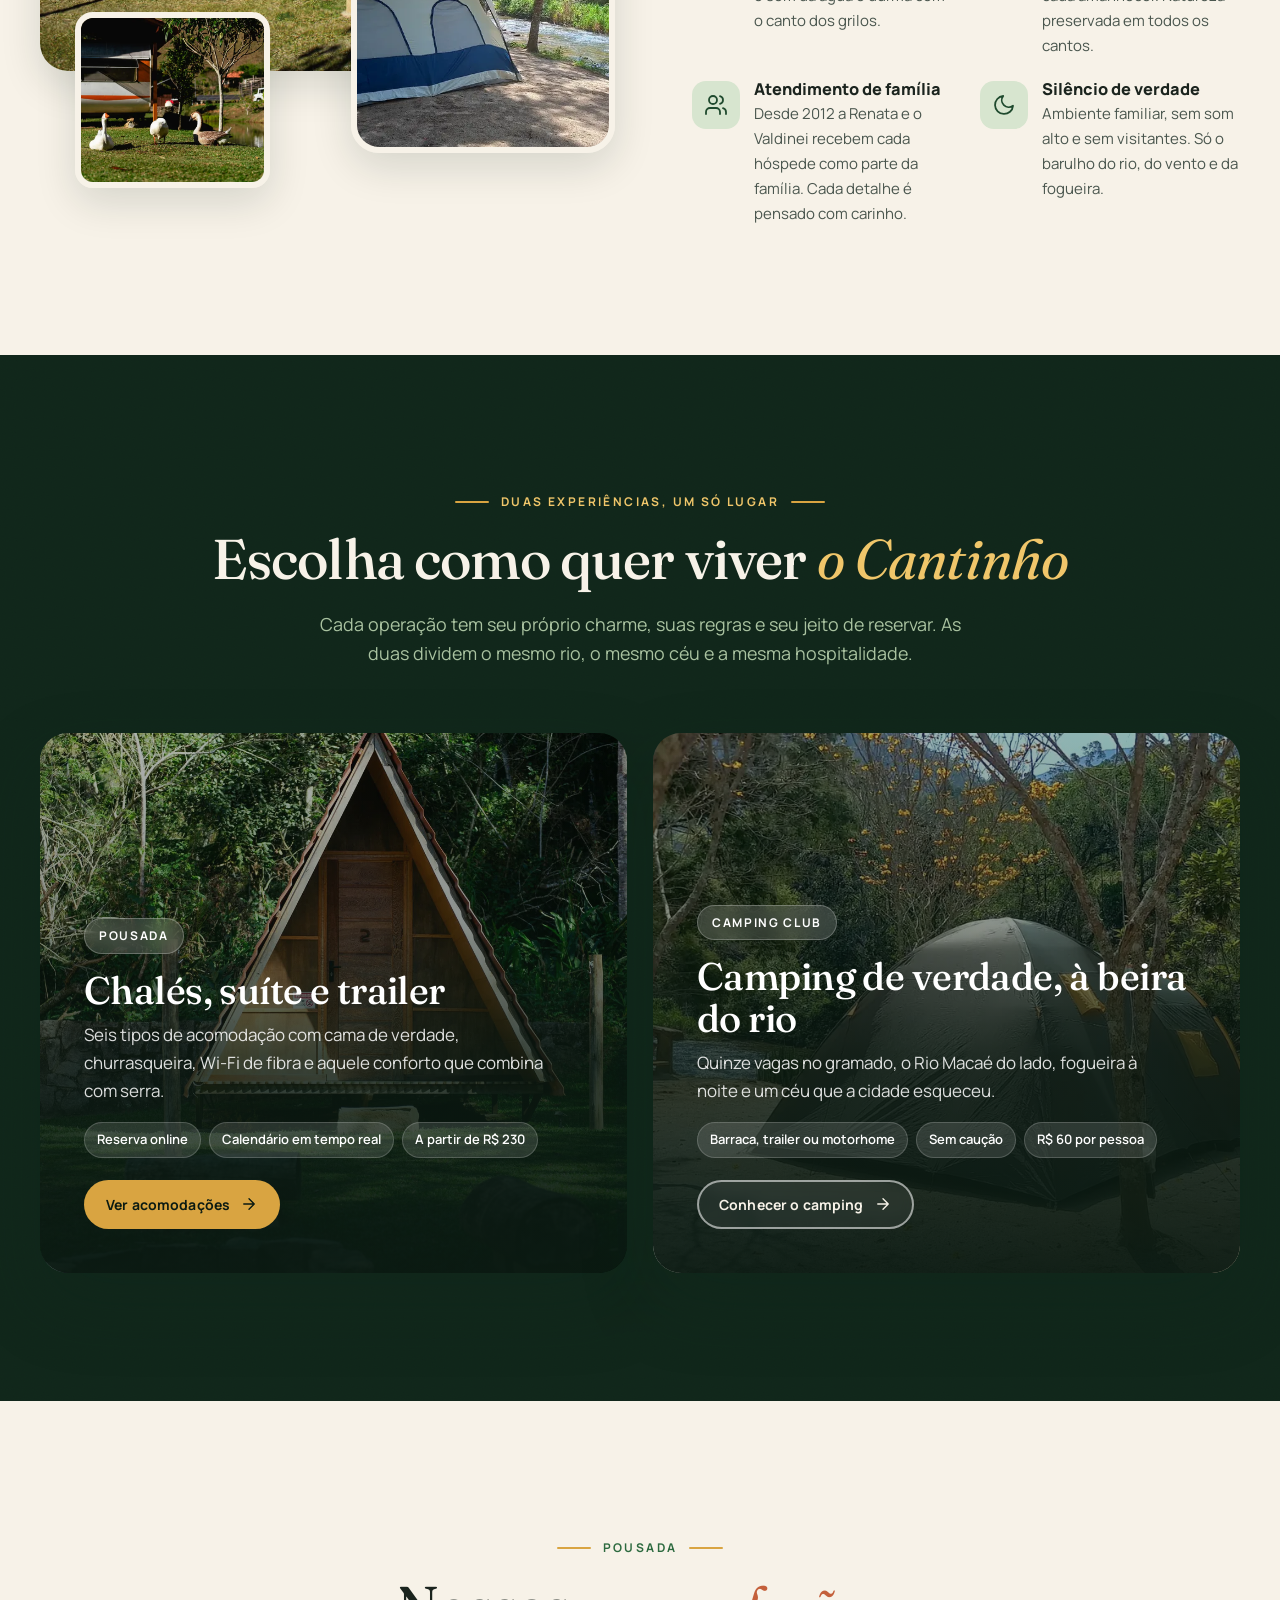
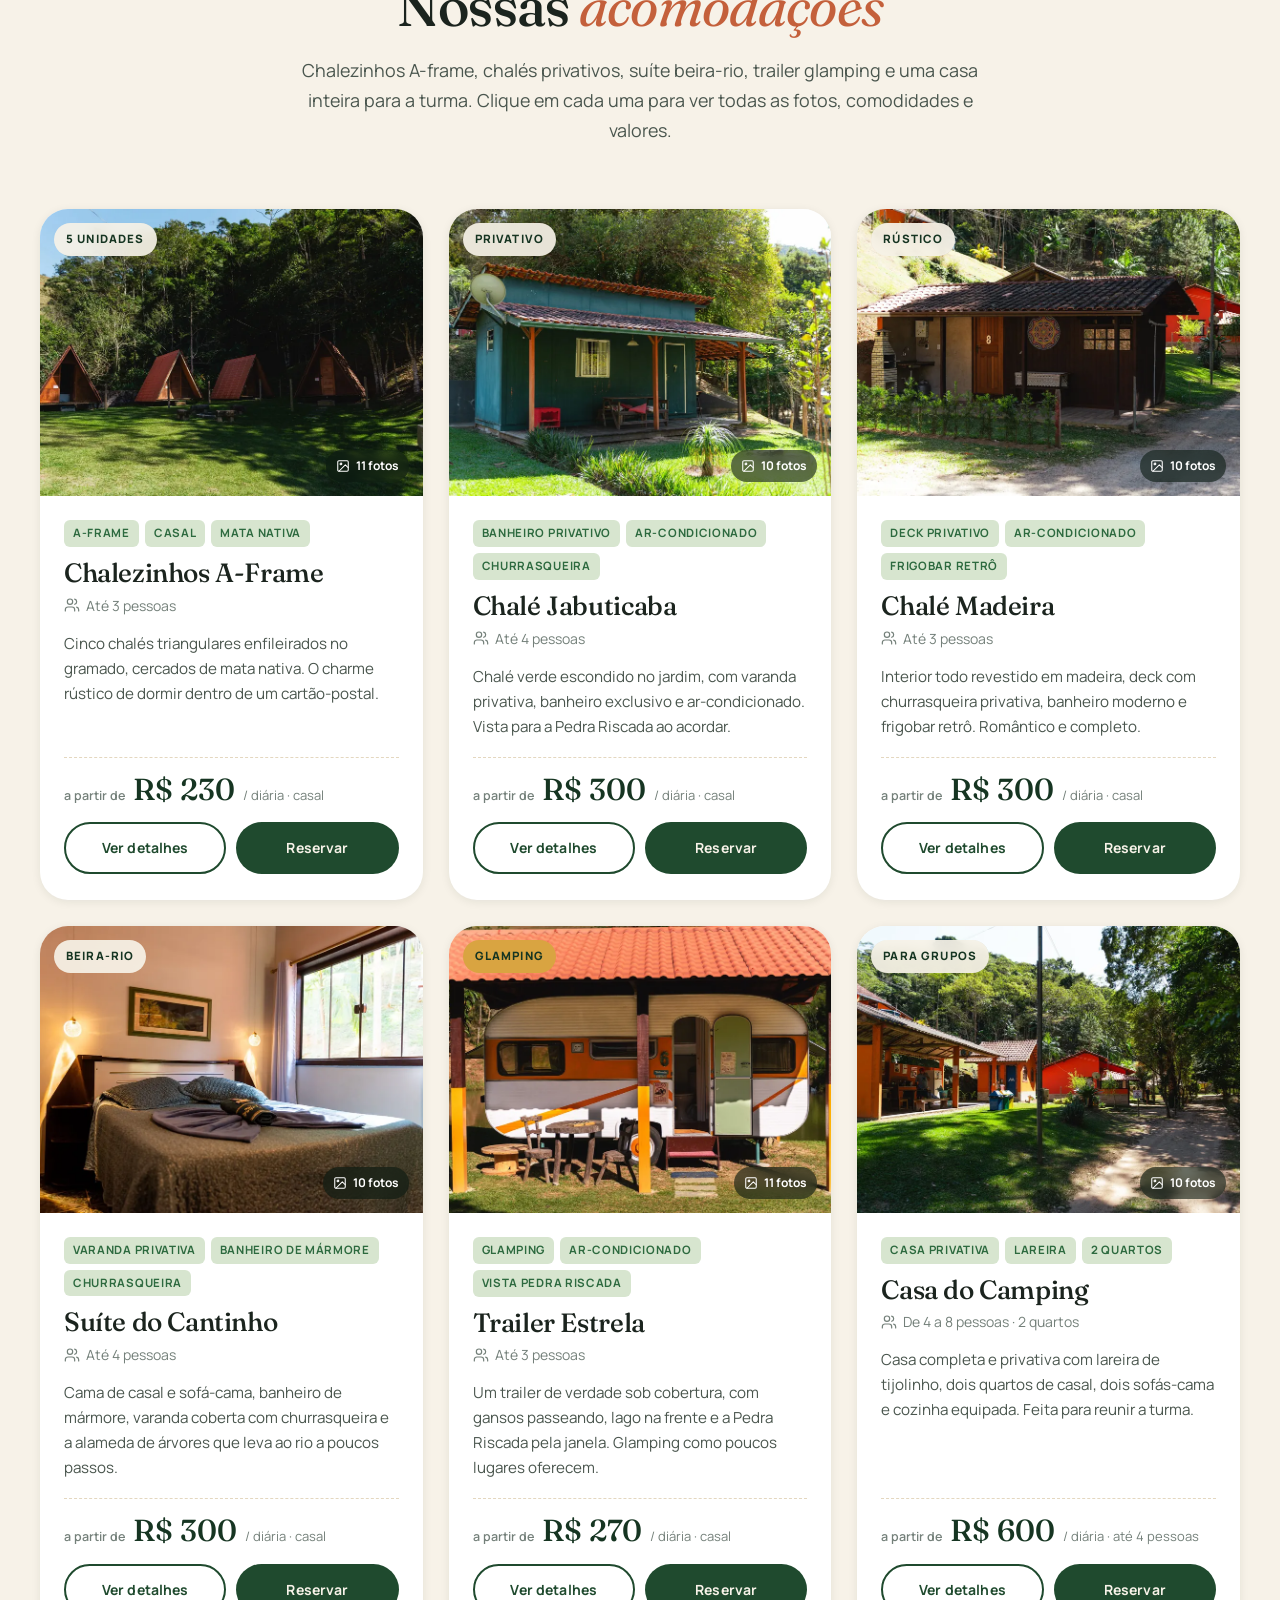
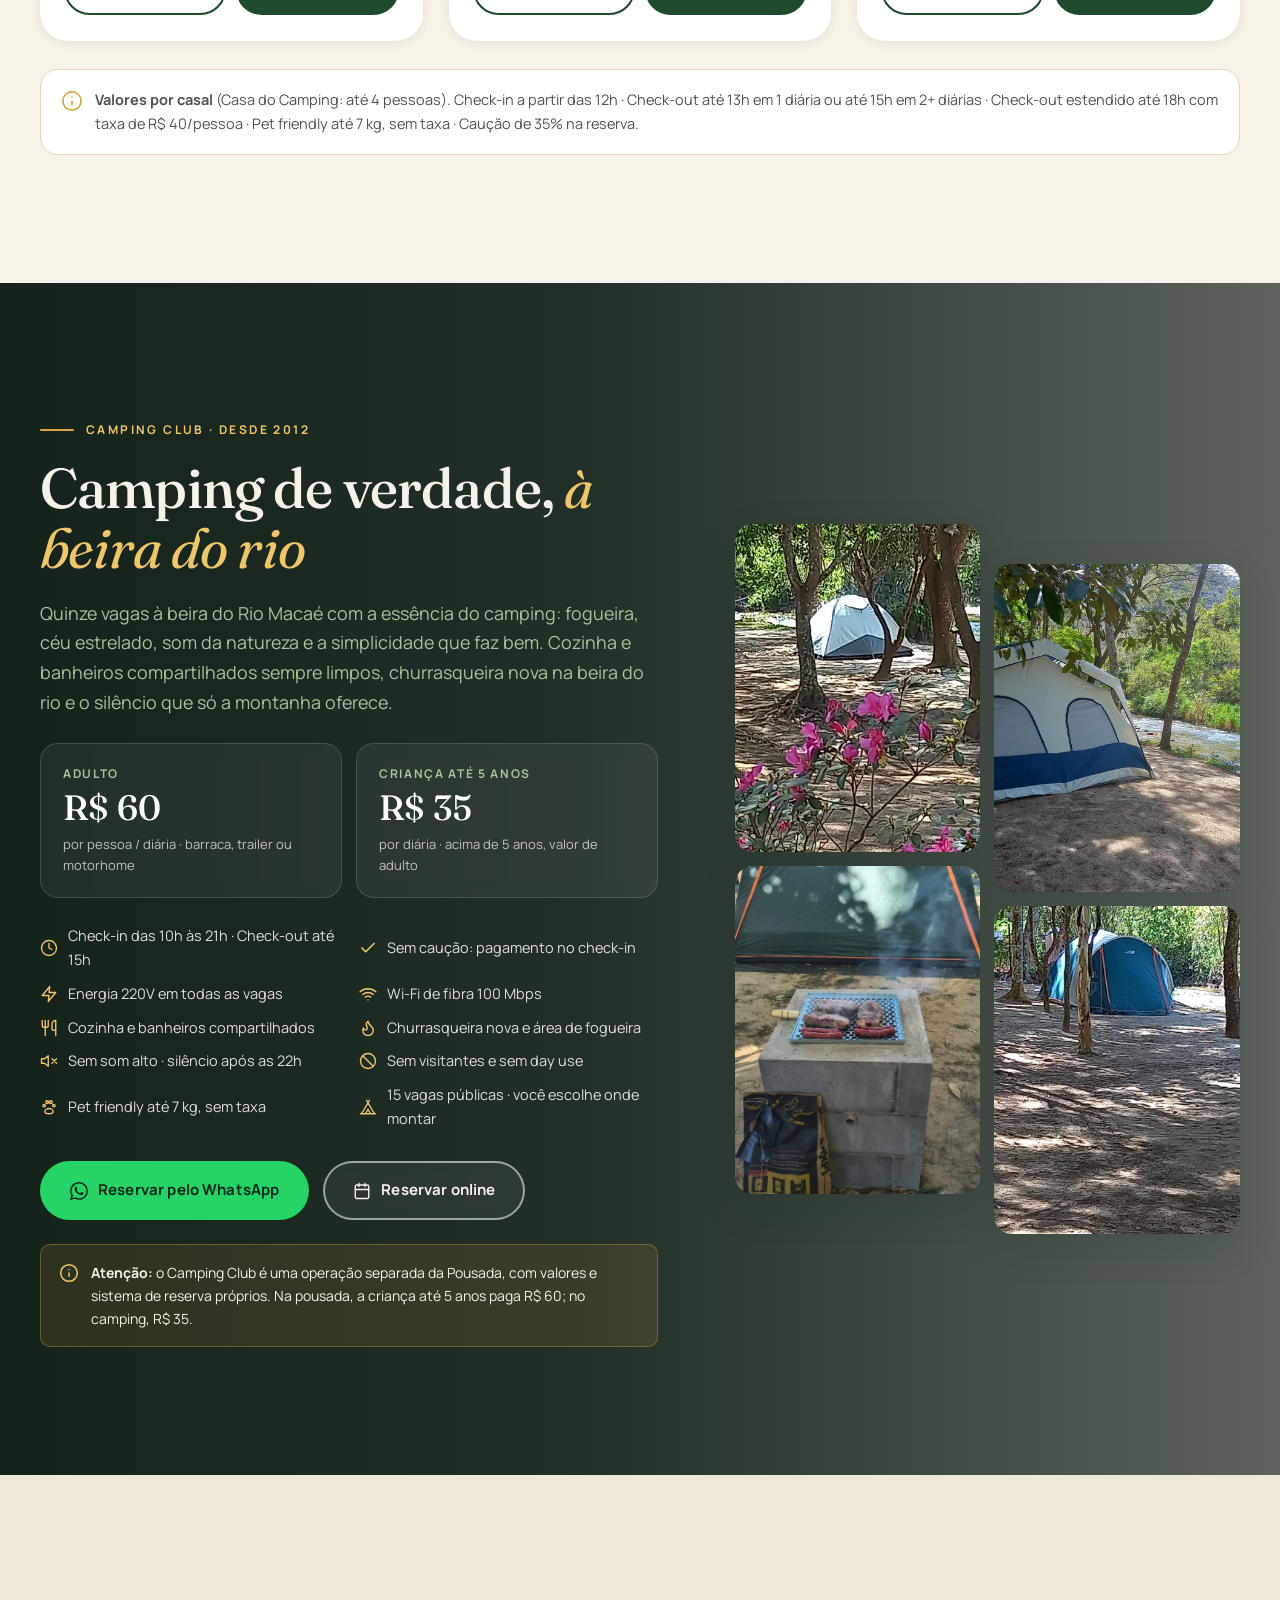
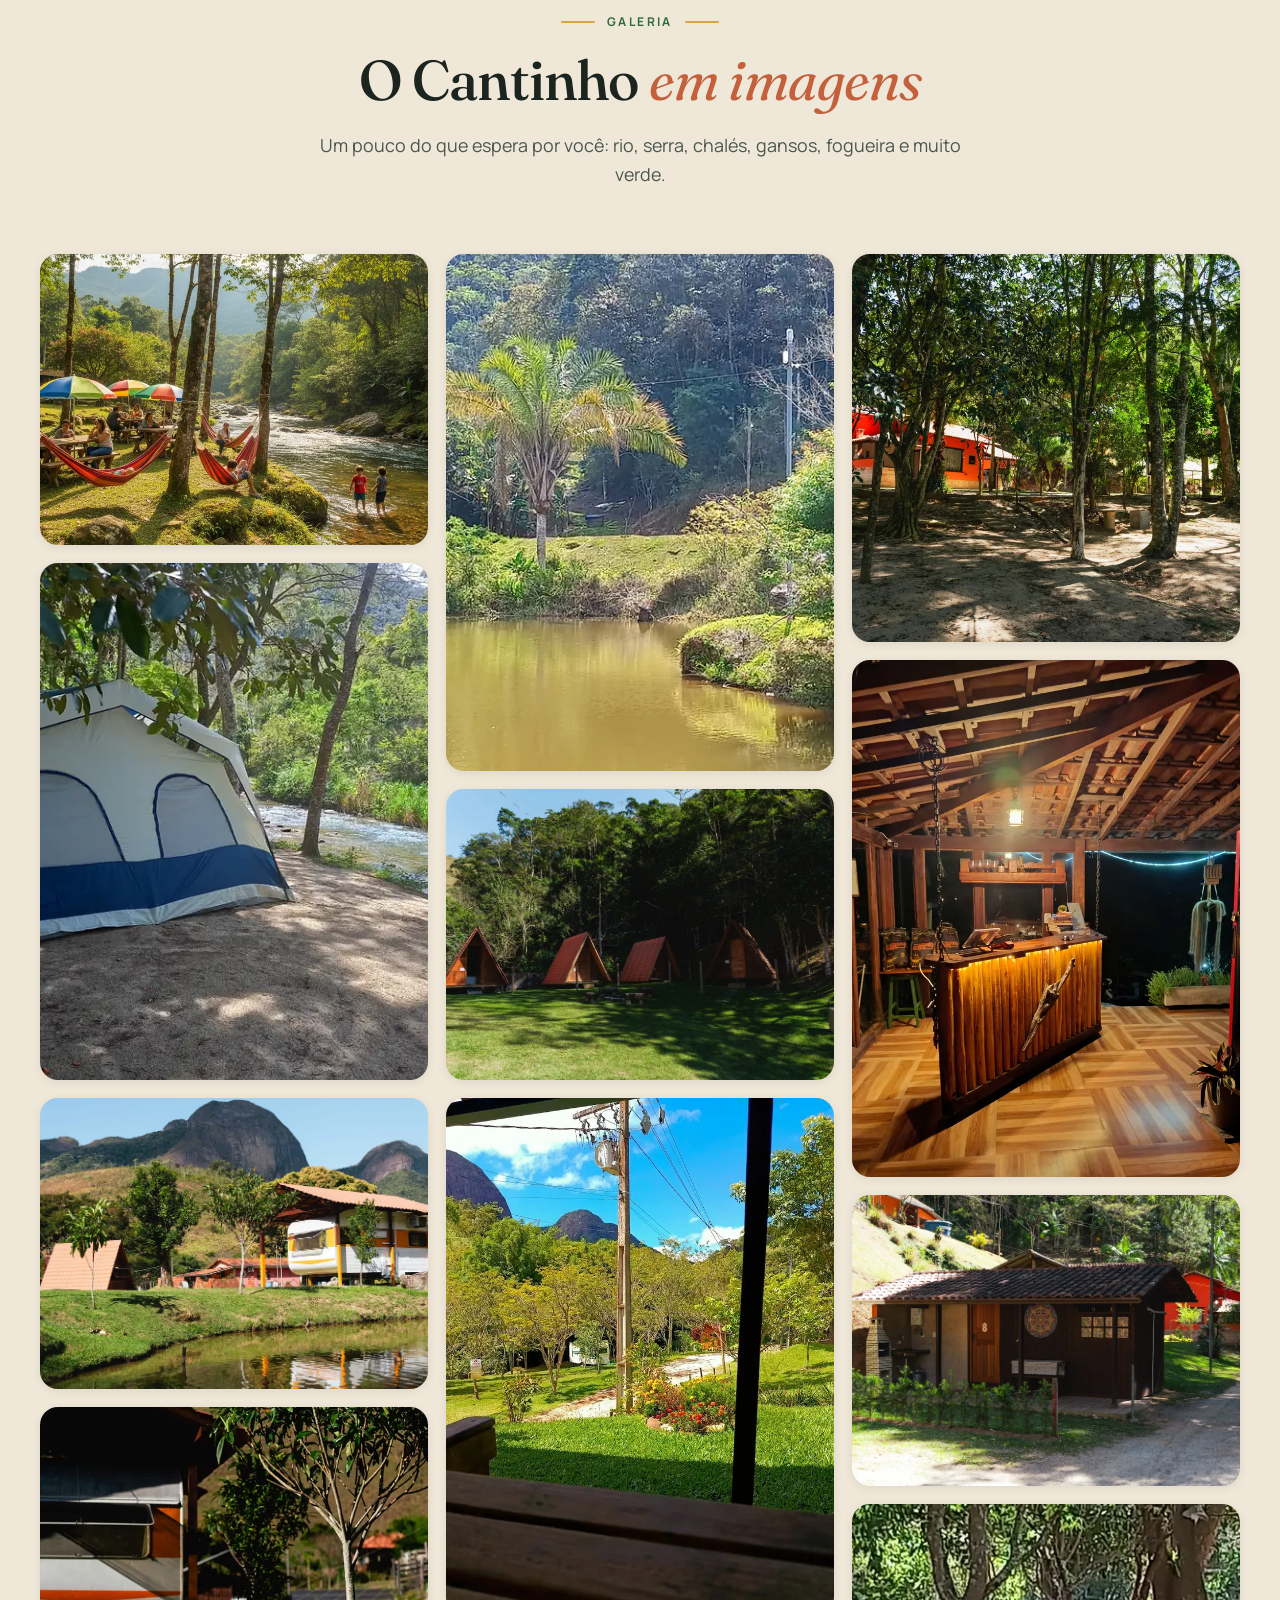
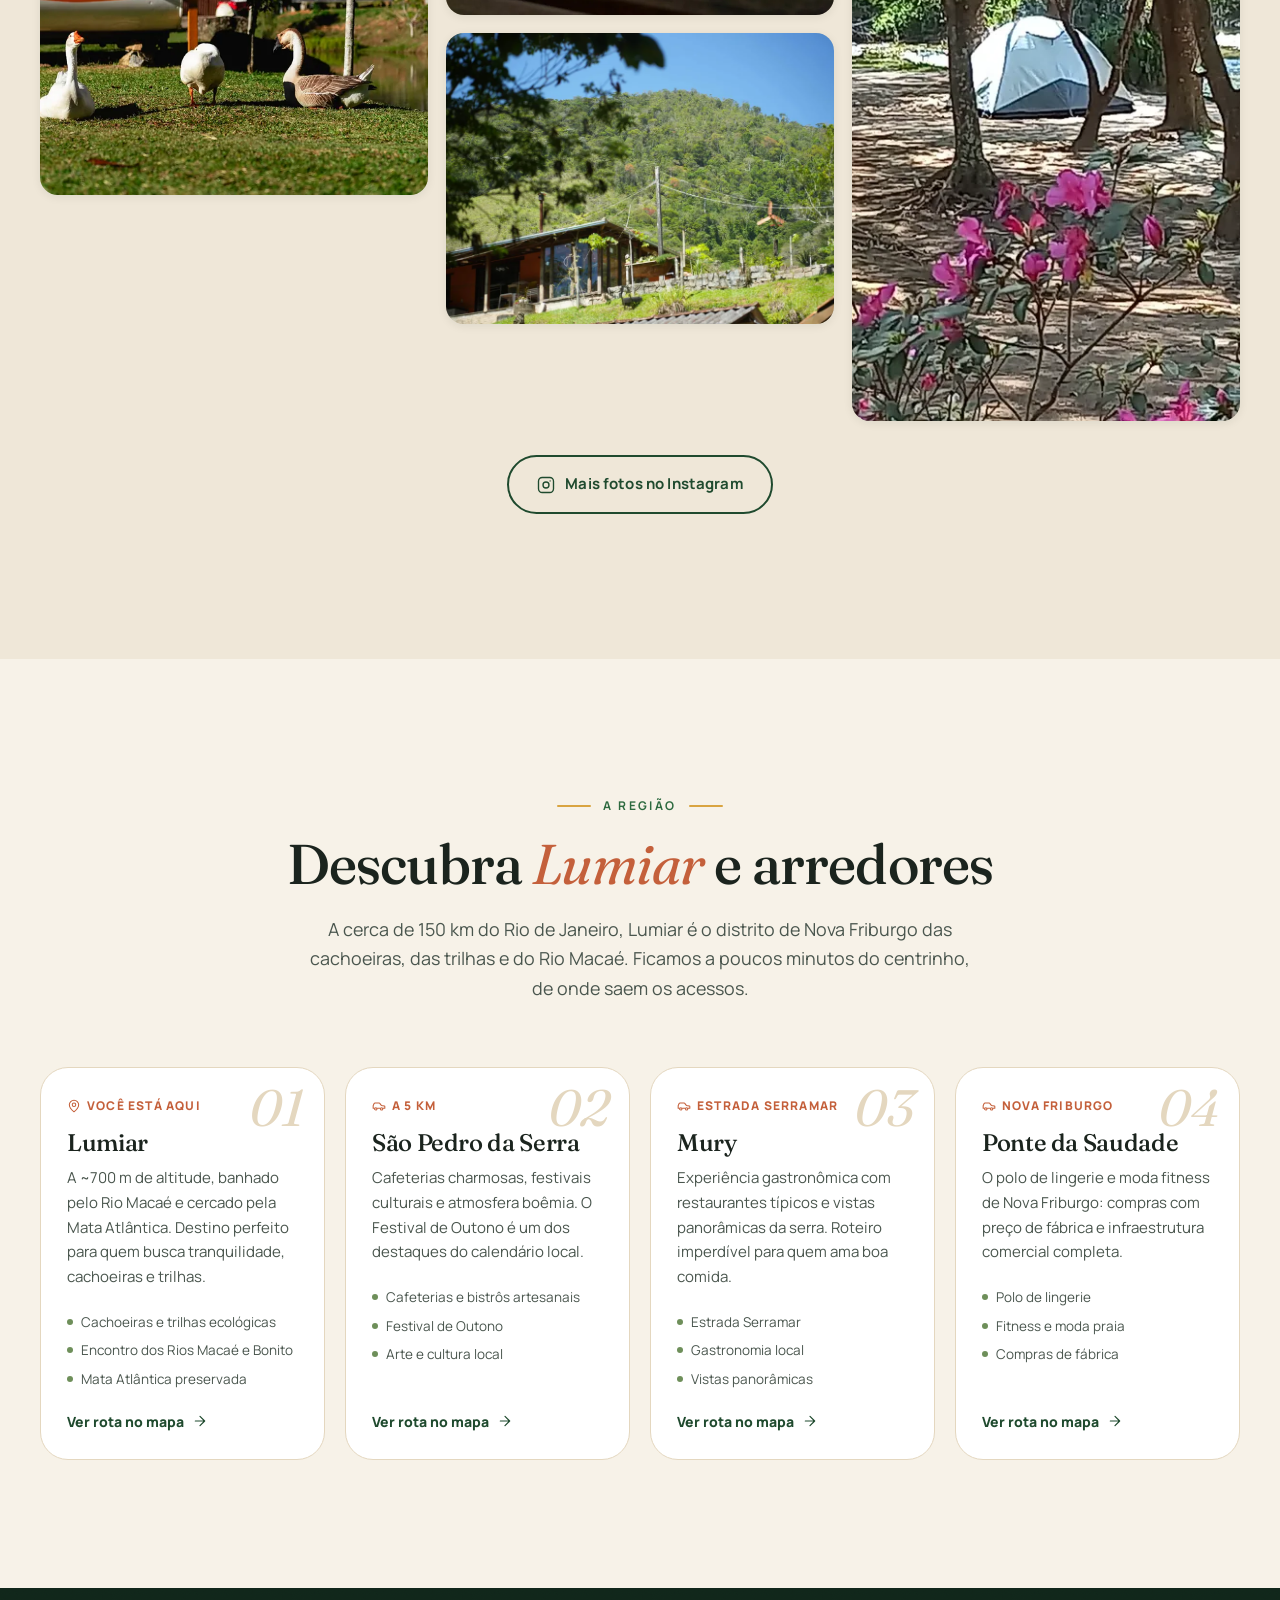
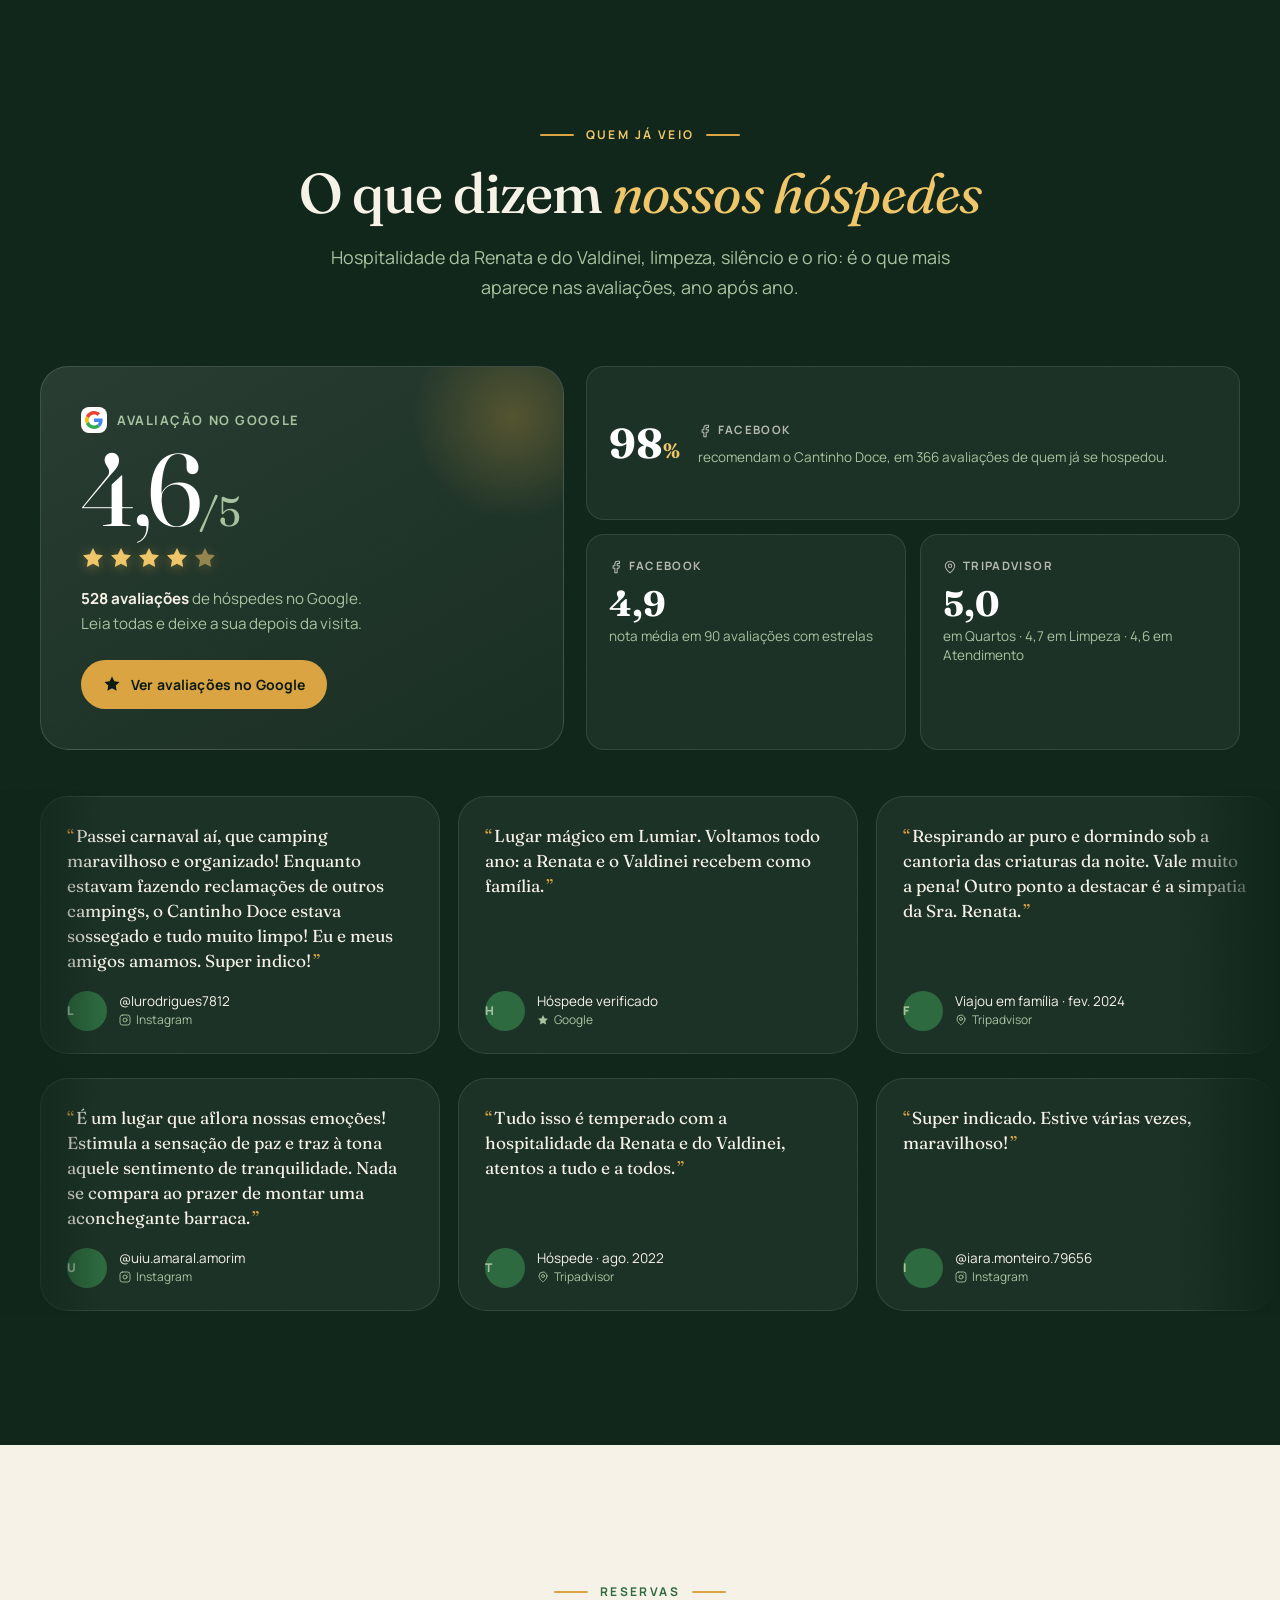
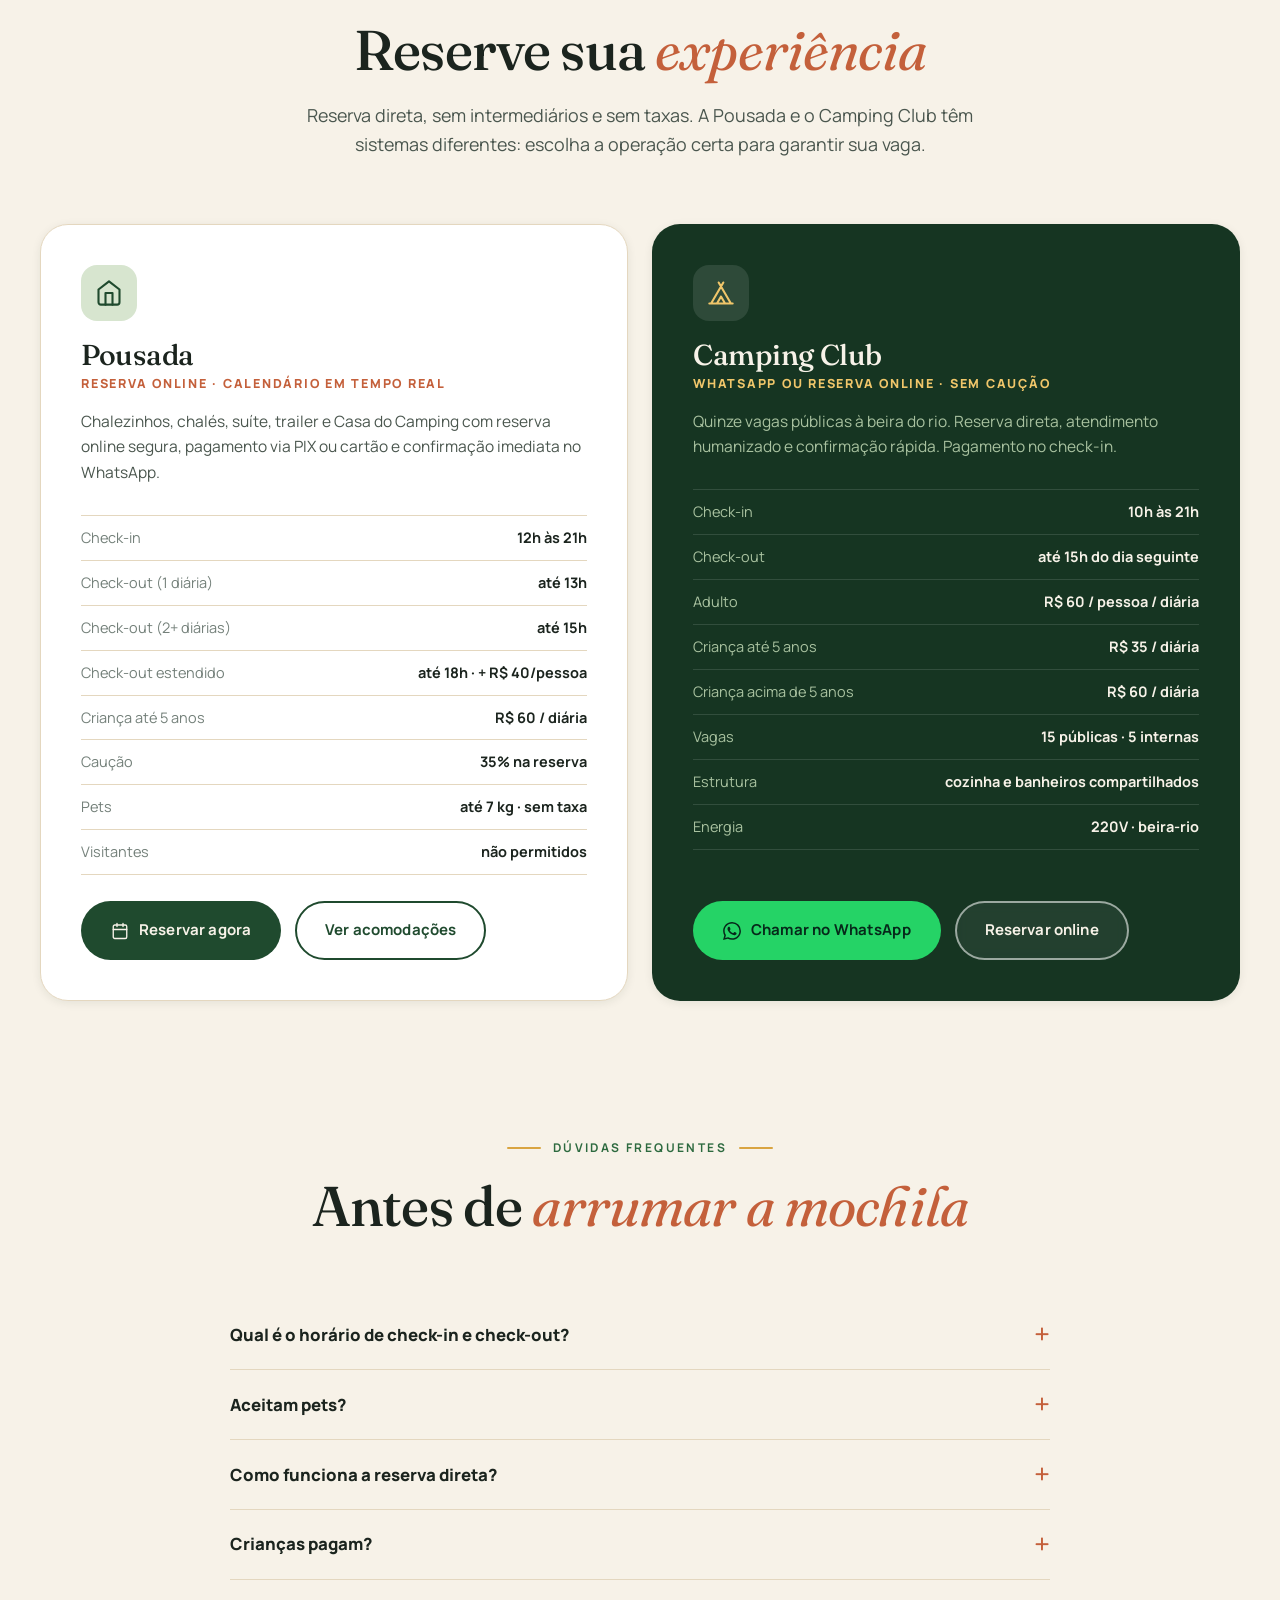
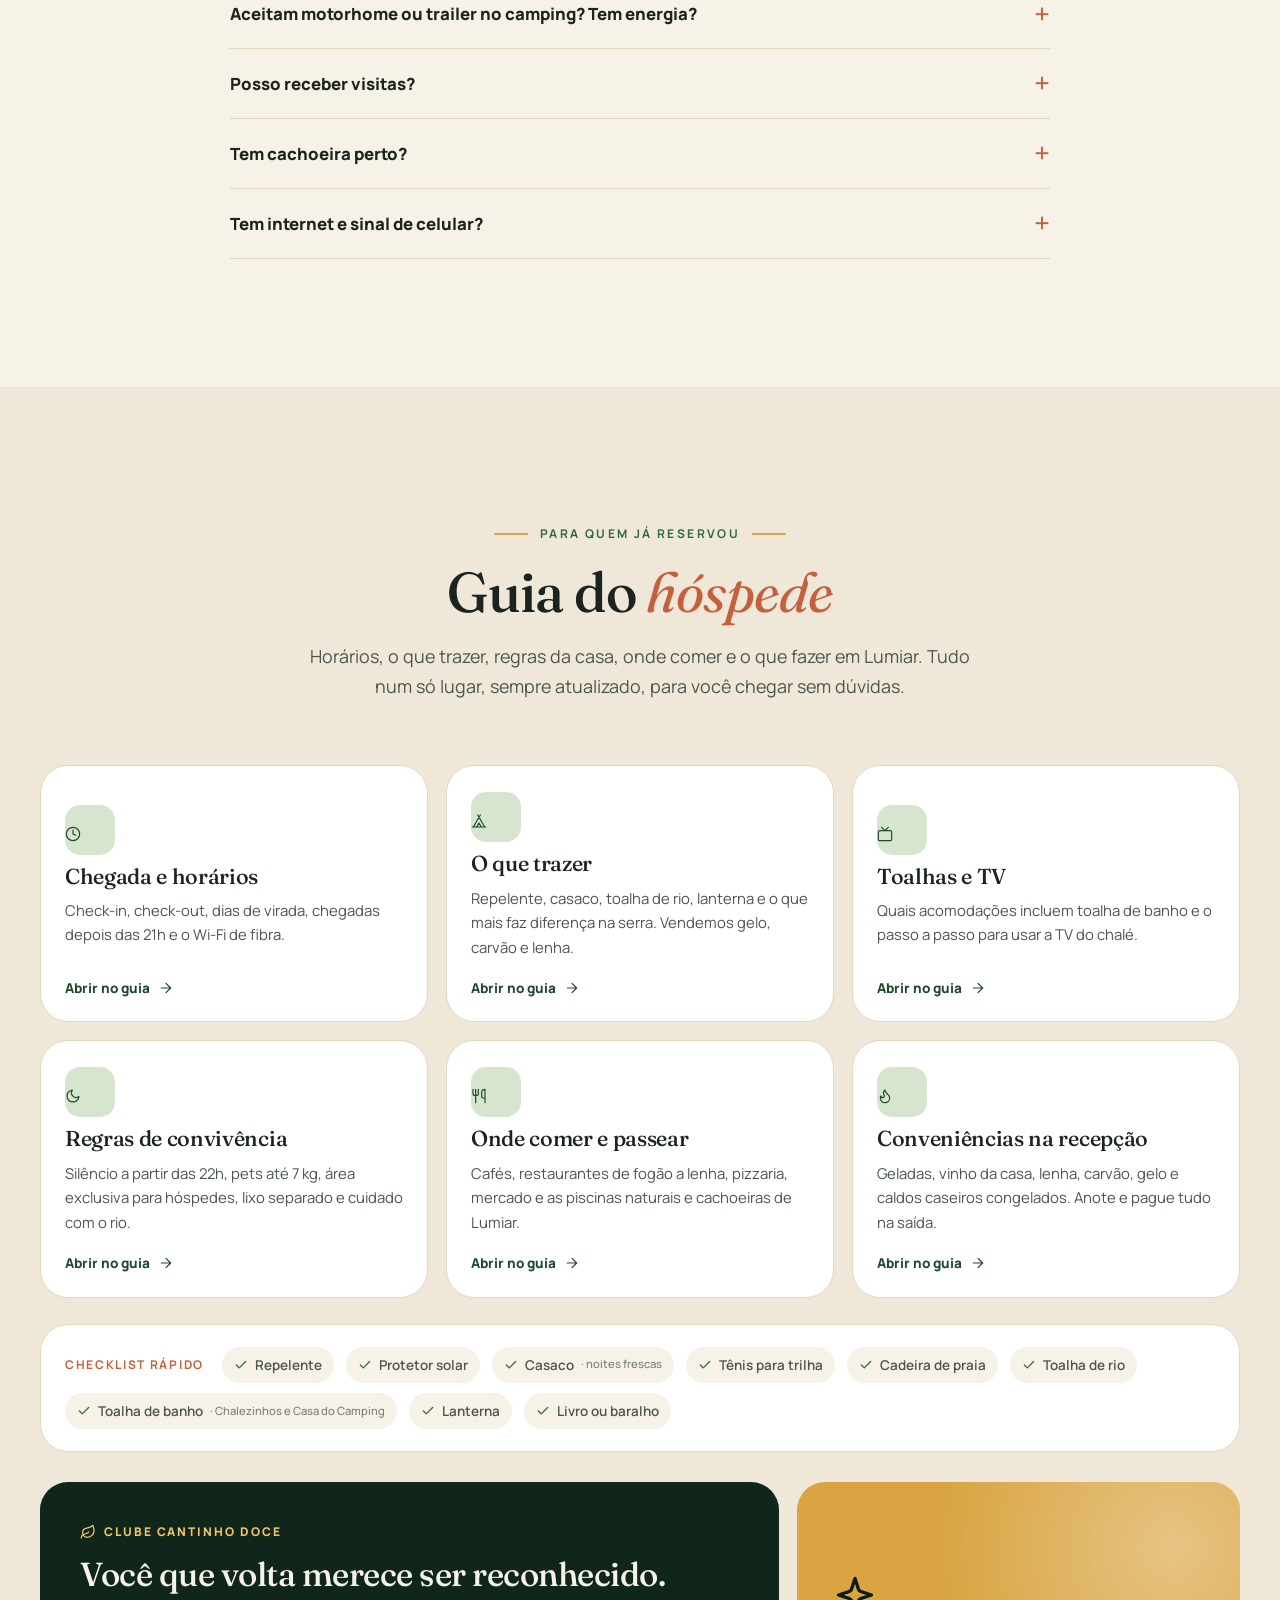
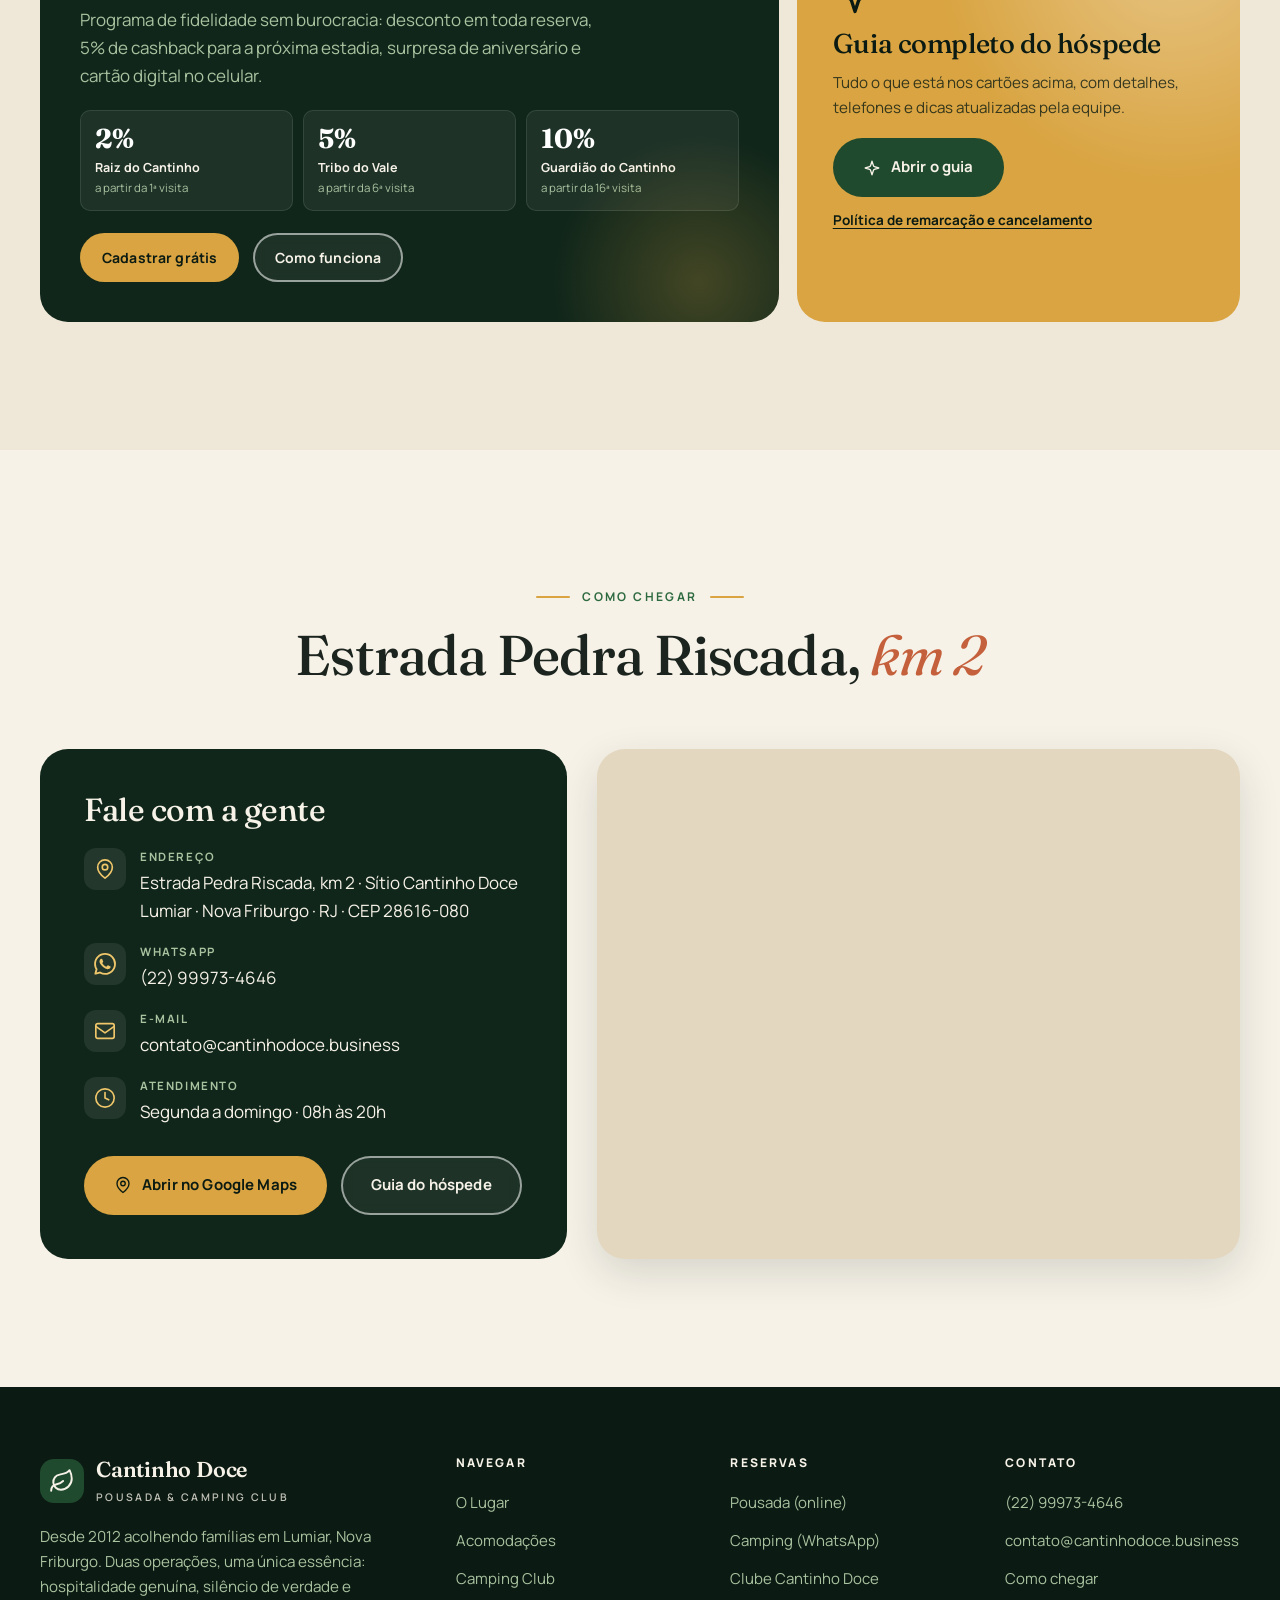
==== commit 7536a727: "Seção Guia do hóspede com modal e Clube Cantinho Doce - Seis cartões abrem o guia (guia.cantinhodoce" ====
--- a/index.html
+++ b/index.html
@@ -128,6 +128,7 @@
       <a href="#camping">Camping</a>
       <a href="#galeria">Galeria</a>
       <a href="#lumiar">Lumiar</a>
+      <a href="#guia">Guia</a>
       <a href="#reservas" class="btn btn--gold btn--sm">Reservar</a>
     </nav>
     <button class="nav-toggle" id="navToggle" aria-label="Abrir menu" aria-expanded="false" aria-controls="nav"><span></span></button>
@@ -510,7 +511,7 @@
       </details>
       <details>
         <summary>Como funciona a reserva direta?</summary>
-        <p>Na Pousada você reserva pelo nosso sistema online, sem intermediários, com pagamento via PIX ou cartão e confirmação imediata por WhatsApp. Trabalhamos com caução de 35% no momento da reserva. No Camping Club não há caução: o pagamento é feito no check-in (PIX opcional para adiantar).</p>
+        <p>Na Pousada você reserva pelo nosso sistema online, sem intermediários, com pagamento via PIX ou cartão e confirmação imediata por WhatsApp. Trabalhamos com caução de 35% no momento da reserva, e cada reserva dá direito a uma remarcação gratuita com 7 dias de antecedência. Veja a <a href="https://guia.cantinhodocepousada.com/politica" target="_blank" rel="noopener" style="text-decoration:underline;text-underline-offset:3px;font-weight:700;color:var(--forest-700)">política completa de remarcação e cancelamento</a>. No Camping Club não há caução: o pagamento é feito no check-in (PIX opcional para adiantar).</p>
       </details>
       <details>
         <summary>Crianças pagam?</summary>
@@ -536,8 +537,95 @@
   </div>
 </section>
 
+<!-- ===== Guia do hóspede ===== -->
+<section class="section section--cream2" id="guia">
+  <div class="container">
+    <div class="section-head center reveal">
+      <span class="eyebrow eyebrow--center">Para quem já reservou</span>
+      <h2 class="title">Guia do <em>hóspede</em></h2>
+      <p class="lead">Horários, o que trazer, regras da casa, onde comer e o que fazer em Lumiar. Tudo num só lugar, sempre atualizado, para você chegar sem dúvidas.</p>
+    </div>
+
+    <div class="guide-grid">
+      <button type="button" class="guide-card reveal" data-guide="chegada">
+        <span class="guide-card__icon"><svg aria-hidden="true"><use href="#i-clock"/></svg></span>
+        <h3>Chegada e horários</h3>
+        <p>Check-in, check-out, dias de virada, chegadas depois das 21h e o Wi-Fi de fibra.</p>
+        <span>Abrir no guia <svg aria-hidden="true"><use href="#i-arrow"/></svg></span>
+      </button>
+      <button type="button" class="guide-card reveal" data-delay="1" data-guide="trazer">
+        <span class="guide-card__icon"><svg aria-hidden="true"><use href="#i-tent"/></svg></span>
+        <h3>O que trazer</h3>
+        <p>Repelente, casaco, toalha de rio, lanterna e o que mais faz diferença na serra. Vendemos gelo, carvão e lenha.</p>
+        <span>Abrir no guia <svg aria-hidden="true"><use href="#i-arrow"/></svg></span>
+      </button>
+      <button type="button" class="guide-card reveal" data-delay="2" data-guide="toalhas">
+        <span class="guide-card__icon"><svg aria-hidden="true"><use href="#i-tv"/></svg></span>
+        <h3>Toalhas e TV</h3>
+        <p>Quais acomodações incluem toalha de banho e o passo a passo para usar a TV do chalé.</p>
+        <span>Abrir no guia <svg aria-hidden="true"><use href="#i-arrow"/></svg></span>
+      </button>
+      <button type="button" class="guide-card reveal" data-guide="convivencia">
+        <span class="guide-card__icon"><svg aria-hidden="true"><use href="#i-moon"/></svg></span>
+        <h3>Regras de convivência</h3>
+        <p>Silêncio a partir das 22h, pets até 7 kg, área exclusiva para hóspedes, lixo separado e cuidado com o rio.</p>
+        <span>Abrir no guia <svg aria-hidden="true"><use href="#i-arrow"/></svg></span>
+      </button>
+      <button type="button" class="guide-card reveal" data-delay="1" data-guide="regiao">
+        <span class="guide-card__icon"><svg aria-hidden="true"><use href="#i-kitchen"/></svg></span>
+        <h3>Onde comer e passear</h3>
+        <p>Cafés, restaurantes de fogão a lenha, pizzaria, mercado e as piscinas naturais e cachoeiras de Lumiar.</p>
+        <span>Abrir no guia <svg aria-hidden="true"><use href="#i-arrow"/></svg></span>
+      </button>
+      <button type="button" class="guide-card reveal" data-delay="2" data-guide="conveniencias">
+        <span class="guide-card__icon"><svg aria-hidden="true"><use href="#i-fire"/></svg></span>
+        <h3>Conveniências na recepção</h3>
+        <p>Geladas, vinho da casa, lenha, carvão, gelo e caldos caseiros congelados. Anote e pague tudo na saída.</p>
+        <span>Abrir no guia <svg aria-hidden="true"><use href="#i-arrow"/></svg></span>
+      </button>
+    </div>
+
+    <ul class="checklist reveal">
+      <strong>Checklist rápido</strong>
+      <li><svg aria-hidden="true"><use href="#i-check"/></svg> Repelente</li>
+      <li><svg aria-hidden="true"><use href="#i-check"/></svg> Protetor solar</li>
+      <li><svg aria-hidden="true"><use href="#i-check"/></svg> Casaco <small>· noites frescas</small></li>
+      <li><svg aria-hidden="true"><use href="#i-check"/></svg> Tênis para trilha</li>
+      <li><svg aria-hidden="true"><use href="#i-check"/></svg> Cadeira de praia</li>
+      <li><svg aria-hidden="true"><use href="#i-check"/></svg> Toalha de rio</li>
+      <li><svg aria-hidden="true"><use href="#i-check"/></svg> Toalha de banho <small>· Chalezinhos e Casa do Camping</small></li>
+      <li><svg aria-hidden="true"><use href="#i-check"/></svg> Lanterna</li>
+      <li><svg aria-hidden="true"><use href="#i-check"/></svg> Livro ou baralho</li>
+    </ul>
+
+    <div class="guide-foot">
+      <div class="club reveal">
+        <span class="club__tag"><svg aria-hidden="true"><use href="#i-leaf"/></svg> Clube Cantinho Doce</span>
+        <h3>Você que volta merece ser reconhecido.</h3>
+        <p>Programa de fidelidade sem burocracia: desconto em toda reserva, 5% de cashback para a próxima estadia, surpresa de aniversário e cartão digital no celular.</p>
+        <ul class="club__levels">
+          <li><strong>2%</strong><b>Raiz do Cantinho</b><span>a partir da 1ª visita</span></li>
+          <li><strong>5%</strong><b>Tribo do Vale</b><span>a partir da 6ª visita</span></li>
+          <li><strong>10%</strong><b>Guardião do Cantinho</b><span>a partir da 16ª visita</span></li>
+        </ul>
+        <div class="btn-row">
+          <a class="btn btn--gold btn--sm" href="https://reservas.cantinhodocepousadalumiar.com/meu-cadastro" target="_blank" rel="noopener">Cadastrar grátis</a>
+          <a class="btn btn--ghost btn--sm" href="https://guia.cantinhodocepousada.com/clube" target="_blank" rel="noopener">Como funciona</a>
+        </div>
+      </div>
+      <div class="guide-cta reveal" data-delay="1">
+        <svg class="big" aria-hidden="true"><use href="#i-sparkles"/></svg>
+        <h3>Guia completo do hóspede</h3>
+        <p>Tudo o que está nos cartões acima, com detalhes, telefones e dicas atualizadas pela equipe.</p>
+        <button type="button" class="btn btn--forest" data-guide="chegada"><svg aria-hidden="true"><use href="#i-sparkles"/></svg> Abrir o guia</button>
+        <a class="small" href="https://guia.cantinhodocepousada.com/politica" target="_blank" rel="noopener">Política de remarcação e cancelamento</a>
+      </div>
+    </div>
+  </div>
+</section>
+
 <!-- ===== Localização ===== -->
-<section class="section section--cream2" id="localizacao">
+<section class="section" id="localizacao">
   <div class="container">
     <div class="section-head center reveal">
       <span class="eyebrow eyebrow--center">Como chegar</span>
@@ -554,7 +642,7 @@
         </ul>
         <div class="btn-row">
           <a class="btn btn--gold" href="https://maps.app.goo.gl/2iNcxQPpmdWiQRBD8" target="_blank" rel="noopener"><svg aria-hidden="true"><use href="#i-pin"/></svg> Abrir no Google Maps</a>
-          <a class="btn btn--ghost" href="https://guia.cantinhodocepousada.com/" target="_blank" rel="noopener">Guia do hóspede</a>
+          <a class="btn btn--ghost" href="https://guia.cantinhodocepousada.com/" data-guide="chegada" target="_blank" rel="noopener">Guia do hóspede</a>
         </div>
       </div>
       <div class="map reveal" data-delay="1">
@@ -590,6 +678,7 @@
           <li><a href="#camping">Camping Club</a></li>
           <li><a href="#galeria">Galeria</a></li>
           <li><a href="#lumiar">Lumiar</a></li>
+          <li><a href="#guia">Guia do hóspede</a></li>
           <li><a href="#reservas">Reservar</a></li>
         </ul>
       </div>
@@ -598,7 +687,8 @@
         <ul>
           <li><a href="https://reservas.cantinhodocepousadalumiar.com/reservar?tipo=pousada" target="_blank" rel="noopener">Pousada (online)</a></li>
           <li><a href="https://wa.me/5522999734646?text=Ol%C3%A1!%20Quero%20informa%C3%A7%C3%B5es%20sobre%20o%20Camping" target="_blank" rel="noopener">Camping (WhatsApp)</a></li>
-          <li><a href="https://guia.cantinhodocepousada.com/" target="_blank" rel="noopener">Guia do hóspede</a></li>
+          <li><a href="https://guia.cantinhodocepousada.com/clube" target="_blank" rel="noopener">Clube Cantinho Doce</a></li>
+          <li><a href="https://guia.cantinhodocepousada.com/politica" target="_blank" rel="noopener">Remarcação e cancelamento</a></li>
           <li><a href="https://cantinhodocepousada.com/politica-de-privacidade.html" target="_blank" rel="noopener">Política de privacidade</a></li>
         </ul>
       </div>
@@ -632,6 +722,24 @@
   <button type="button" class="modal__close" id="modalClose" aria-label="Fechar"><svg aria-hidden="true"><use href="#i-x"/></svg></button>
 </div>
 
+<!-- Modal do guia -->
+<div class="modal" id="guideModal" role="dialog" aria-modal="true" aria-label="Guia do hóspede" aria-hidden="true">
+  <div class="modal__backdrop"></div>
+  <div class="modal__panel modal__panel--guide">
+    <div class="map-modal__head">
+      <div>
+        <h2>Guia do hóspede</h2>
+        <p><svg aria-hidden="true"><use href="#i-leaf"/></svg> <span>guia.cantinhodocepousada.com</span></p>
+      </div>
+      <div class="btn-row" style="gap:8px;align-items:center">
+        <a class="btn btn--outline btn--sm" id="guideOpen" href="https://guia.cantinhodocepousada.com/" target="_blank" rel="noopener">Abrir em nova aba</a>
+        <button type="button" class="map-modal__close" id="guideClose" aria-label="Fechar"><svg aria-hidden="true"><use href="#i-x"/></svg></button>
+      </div>
+    </div>
+    <div class="guide-frame"><iframe id="guideFrame" title="Guia do hóspede do Cantinho Doce" loading="lazy" referrerpolicy="no-referrer-when-downgrade"></iframe></div>
+  </div>
+</div>
+
 <!-- Modal de rota -->
 <div class="modal" id="mapModal" role="dialog" aria-modal="true" aria-label="Rota até o destino" aria-hidden="true">
   <div class="modal__backdrop"></div>
--- a/css/style.css
+++ b/css/style.css
@@ -150,7 +150,7 @@
 body.menu-open .nav-toggle span::before { top: 0; transform: rotate(45deg); }
 body.menu-open .nav-toggle span::after { top: 0; transform: rotate(-45deg); }
 
-@media (max-width: 960px) {
+@media (max-width: 1060px) {
   .nav-toggle { display: grid; }
   .nav {
     position: fixed; inset: 0; z-index: -1; flex-direction: column; justify-content: center; gap: 8px;
@@ -468,6 +468,65 @@
 .review footer span svg { width: 12px; height: 12px; }
 @media (max-width: 900px) { .reviews-top { grid-template-columns: 1fr; } .review { width: 300px; padding: 22px 20px 18px; } .review__quote { font-size: 1rem; } }
 @media (max-width: 520px) { .proofs { grid-template-columns: 1fr; } .proof--wide { grid-column: span 1; } }
+
+/* ---------- Guia do hóspede ---------- */
+.guide-grid { display: grid; grid-template-columns: repeat(3, 1fr); gap: 18px; }
+.guide-card {
+  display: flex; flex-direction: column; gap: 10px; padding: 26px 24px 22px; text-align: left;
+  border-radius: var(--radius-lg); background: #fff; border: 1px solid var(--sand);
+  transition: transform .5s var(--ease), box-shadow .5s var(--ease), border-color .3s;
+}
+.guide-card:hover { transform: translateY(-5px); box-shadow: var(--shadow); border-color: var(--sage); }
+.guide-card__icon { width: 50px; height: 50px; border-radius: 15px; background: var(--mint); color: var(--forest-700); display: grid; place-items: center; }
+.guide-card__icon svg { width: 25px; height: 25px; }
+.guide-card h3 { font-size: 1.35rem; }
+.guide-card p { font-size: .93rem; color: var(--ink-2); margin: 0; }
+.guide-card span { margin-top: auto; padding-top: 8px; display: inline-flex; align-items: center; gap: 8px; font-size: 13.5px; font-weight: 800; color: var(--forest-700); }
+.guide-card span svg { width: 16px; height: 16px; transition: transform .3s; }
+.guide-card:hover span svg { transform: translateX(4px); }
+.checklist { margin-top: 26px; padding: 22px 24px; border-radius: var(--radius-lg); background: #fff; border: 1px solid var(--sand); display: flex; flex-wrap: wrap; align-items: center; gap: 10px 12px; }
+.checklist > strong { font-size: 12px; letter-spacing: .14em; text-transform: uppercase; color: var(--terracotta); margin-right: 6px; }
+.checklist li { display: inline-flex; align-items: center; gap: 7px; padding: 7px 12px; border-radius: 999px; background: var(--cream); font-size: 13.5px; font-weight: 600; color: var(--ink-2); }
+.checklist li svg { width: 14px; height: 14px; color: var(--forest-600); }
+.checklist li small { font-weight: 500; color: var(--ink-3); }
+.guide-foot { margin-top: 30px; display: grid; grid-template-columns: 1.25fr .75fr; gap: 18px; align-items: stretch; }
+.club {
+  position: relative; overflow: hidden; padding: clamp(26px, 3.5vw, 40px); border-radius: var(--radius-lg);
+  background: var(--forest-900); color: var(--cream); display: flex; flex-direction: column; gap: 14px;
+}
+.club::before { content: ""; position: absolute; right: -80px; bottom: -120px; width: 320px; height: 320px; border-radius: 50%; background: radial-gradient(circle, rgba(217,164,65,.25), transparent 65%); pointer-events: none; }
+.club__tag { display: inline-flex; align-items: center; gap: 8px; font-size: 12px; letter-spacing: .16em; text-transform: uppercase; font-weight: 800; color: var(--gold-2); }
+.club__tag svg { width: 16px; height: 16px; }
+.club h3 { font-size: clamp(1.6rem, 2.6vw, 2.2rem); }
+.club > p { color: var(--sage); margin: 0; max-width: 52ch; }
+.club__levels { display: grid; grid-template-columns: repeat(3, 1fr); gap: 10px; margin: 6px 0 8px; }
+.club__levels li { padding: 14px 14px 12px; border-radius: var(--radius-sm); background: rgba(255,255,255,.06); border: 1px solid rgba(255,255,255,.1); }
+.club__levels strong { display: block; font-family: var(--font-display); font-size: 1.7rem; line-height: 1; color: #fff; }
+.club__levels b { display: block; font-size: 12.5px; color: var(--cream); margin-top: 6px; font-weight: 700; }
+.club__levels span { display: block; font-size: 11.5px; color: var(--sage); }
+.club .btn-row { margin-top: auto; }
+.guide-cta {
+  padding: clamp(26px, 3.5vw, 36px); border-radius: var(--radius-lg); background: var(--gold); color: var(--forest-950);
+  display: flex; flex-direction: column; gap: 12px; justify-content: center;
+  background-image: radial-gradient(circle at 85% 15%, rgba(255,255,255,.35), transparent 45%);
+}
+.guide-cta svg.big { width: 44px; height: 44px; }
+.guide-cta h3 { font-size: 1.7rem; }
+.guide-cta p { margin: 0; font-size: .95rem; color: rgba(11,26,18,.8); }
+.guide-cta .btn { align-self: flex-start; margin-top: 6px; }
+.guide-cta a.small { font-size: 13.5px; font-weight: 700; text-decoration: underline; text-underline-offset: 3px; }
+@media (max-width: 1024px) { .guide-grid { grid-template-columns: 1fr 1fr; } .guide-foot { grid-template-columns: 1fr; } }
+@media (max-width: 560px) { .guide-grid { grid-template-columns: 1fr; } .club__levels { grid-template-columns: 1fr; } }
+
+/* ---------- Modal do guia ---------- */
+.modal__panel--guide { width: min(1100px, 100%); height: min(90vh, 960px); display: flex; flex-direction: column; overflow: hidden; }
+.modal__panel--guide .map-modal__head { padding: 18px 22px 14px; border-bottom: 1px solid var(--sand); }
+.modal__panel--guide .map-modal__head h2 { font-size: 1.4rem; }
+.guide-frame { flex: 1; position: relative; background: var(--cream-2); }
+.guide-frame::before { content: "Carregando o guia…"; position: absolute; inset: 0; display: grid; place-items: center; font-size: 14px; color: var(--ink-3); }
+.guide-frame iframe { position: absolute; inset: 0; width: 100%; height: 100%; border: 0; }
+@media (max-width: 820px) { .modal__panel--guide { height: 100vh; } }
+@media (max-width: 640px) { #guideOpen { display: none; } .modal__panel--guide .map-modal__head { align-items: center; } }
 
 /* ---------- Modal de rota ---------- */
 .modal__panel--map { width: min(980px, 100%); overflow: hidden; }
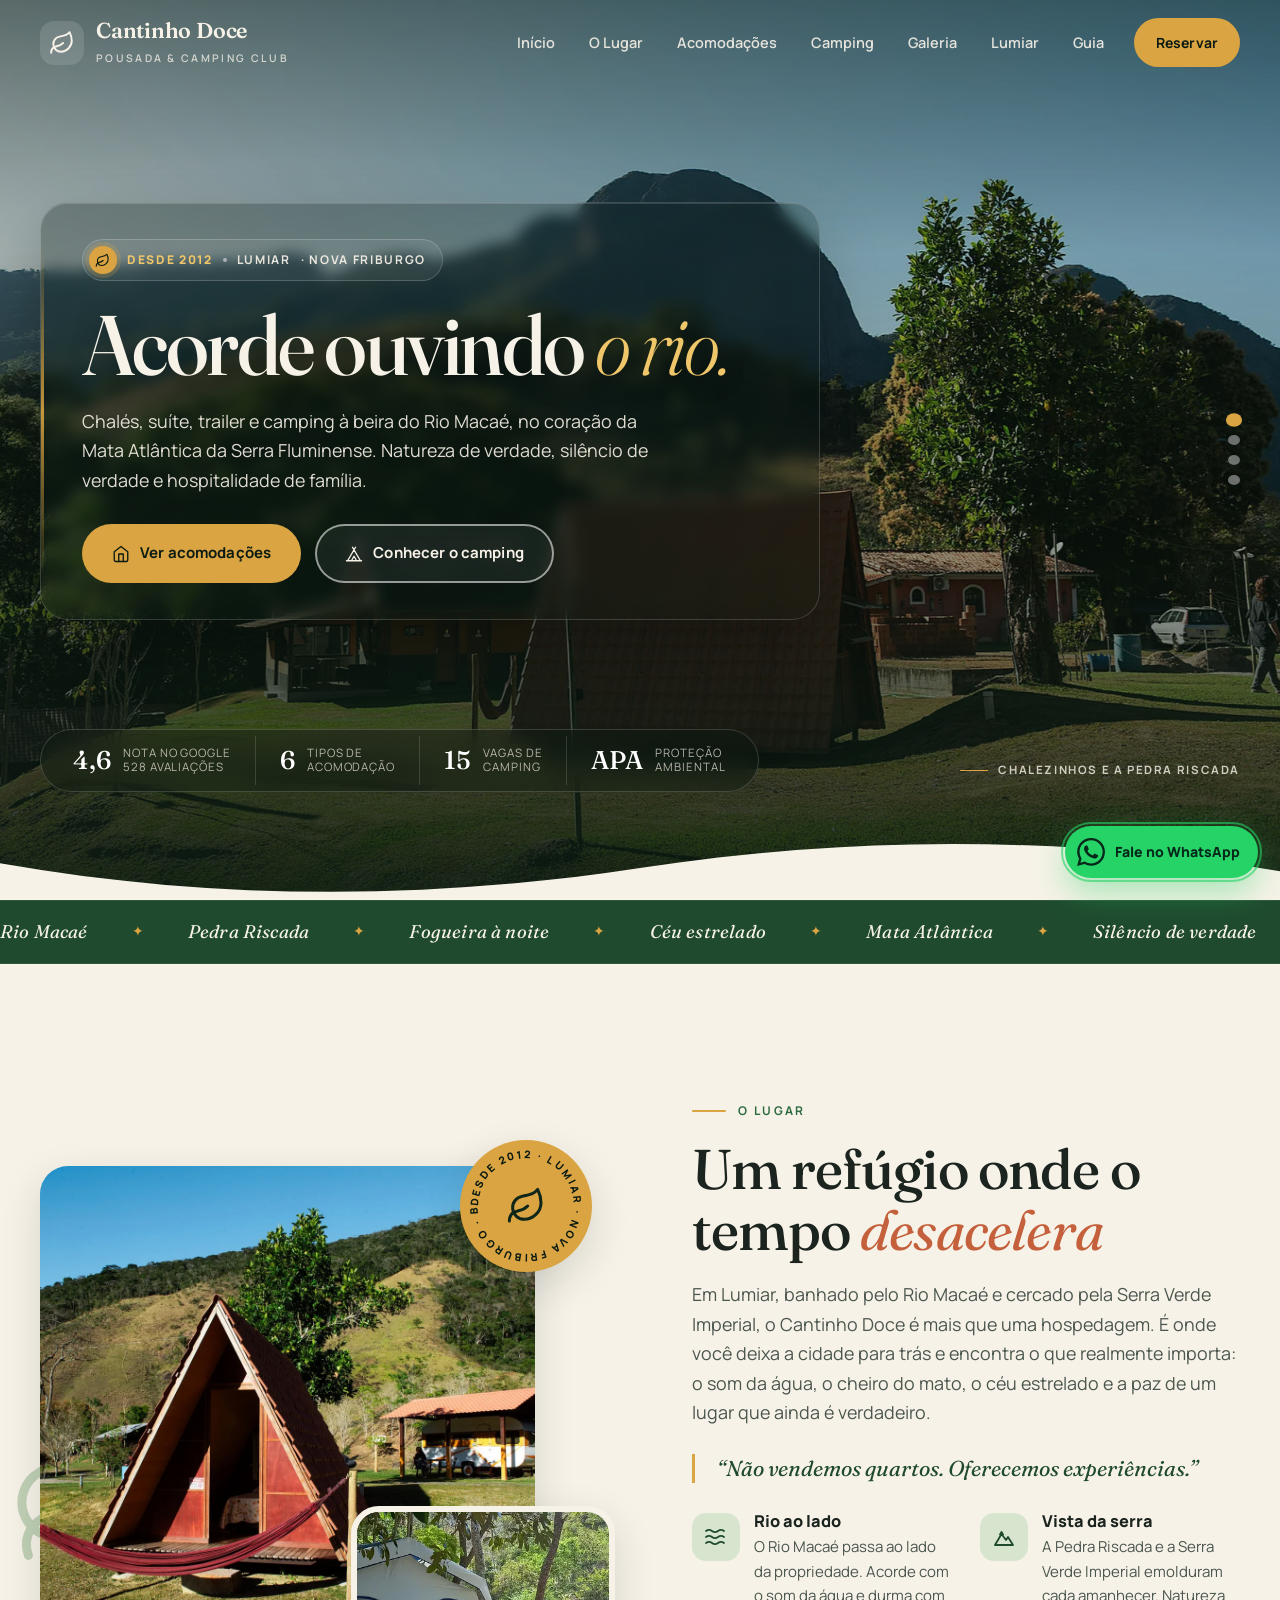
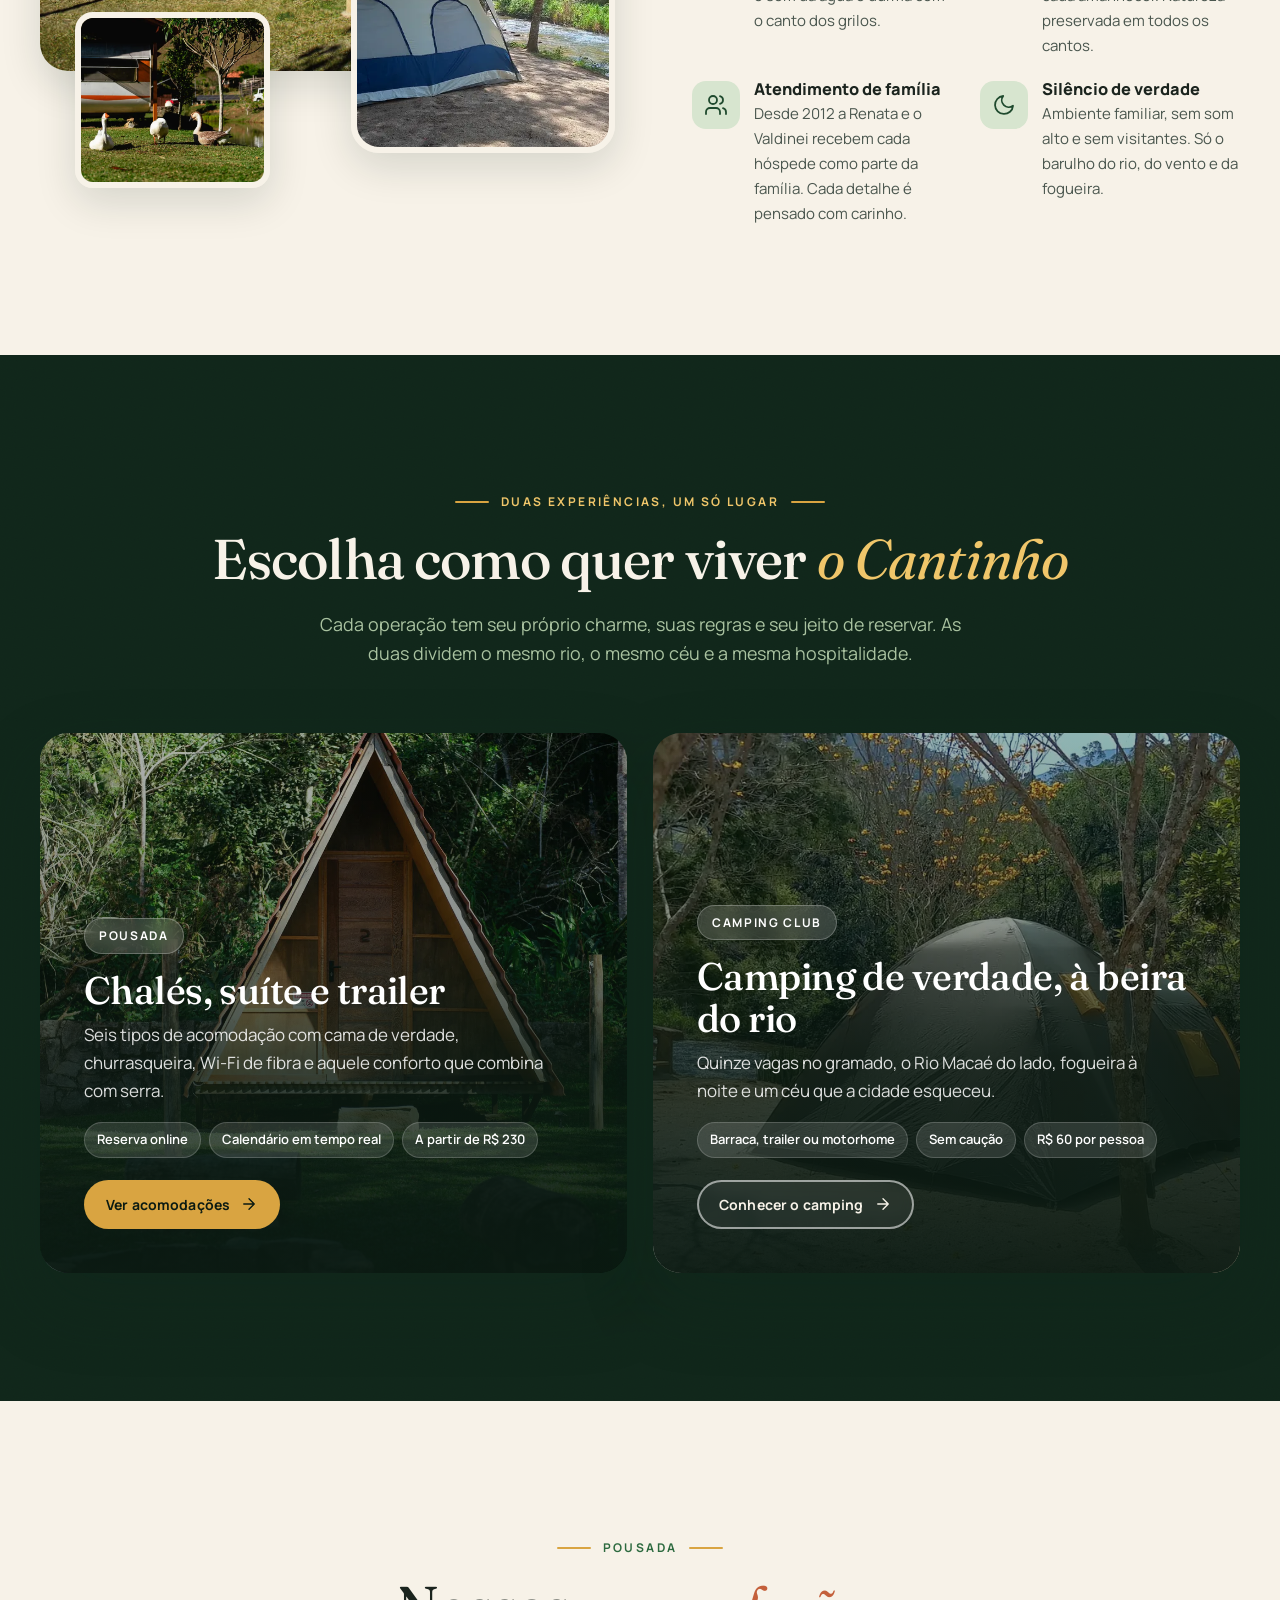
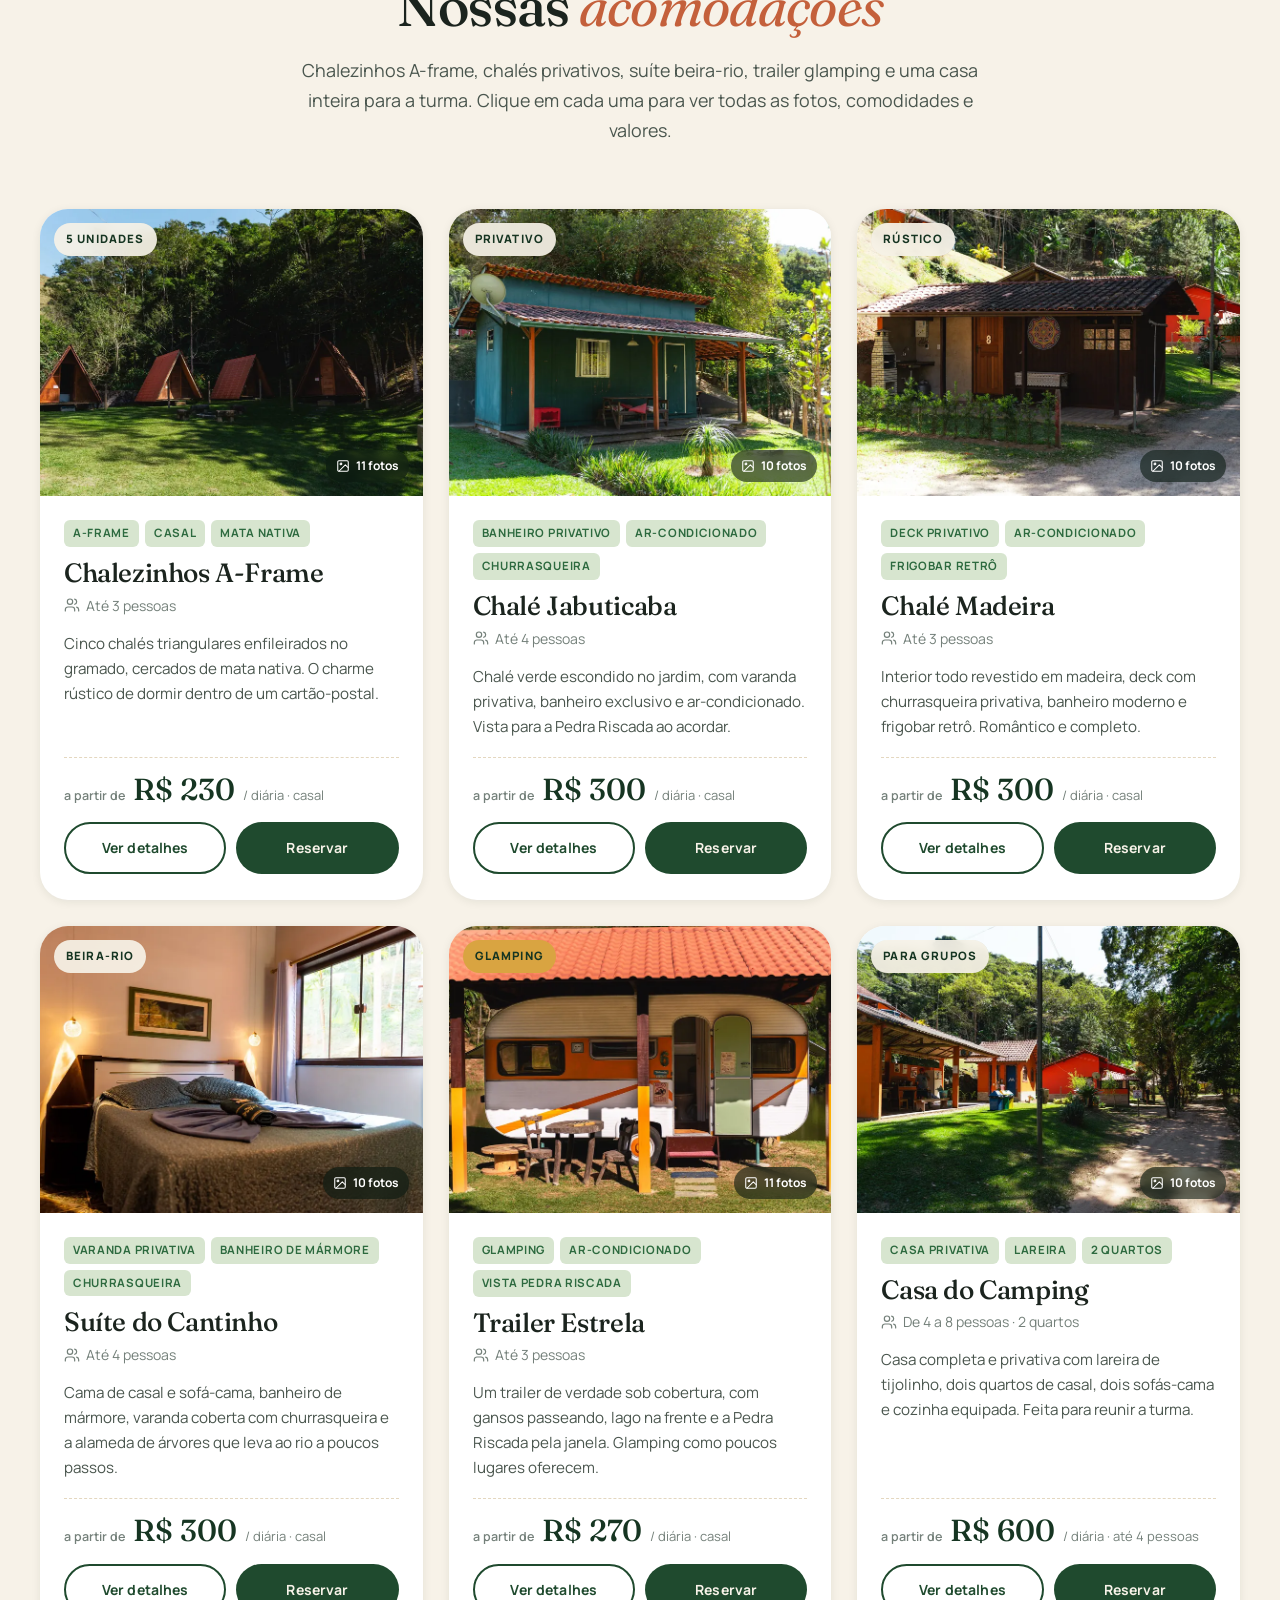
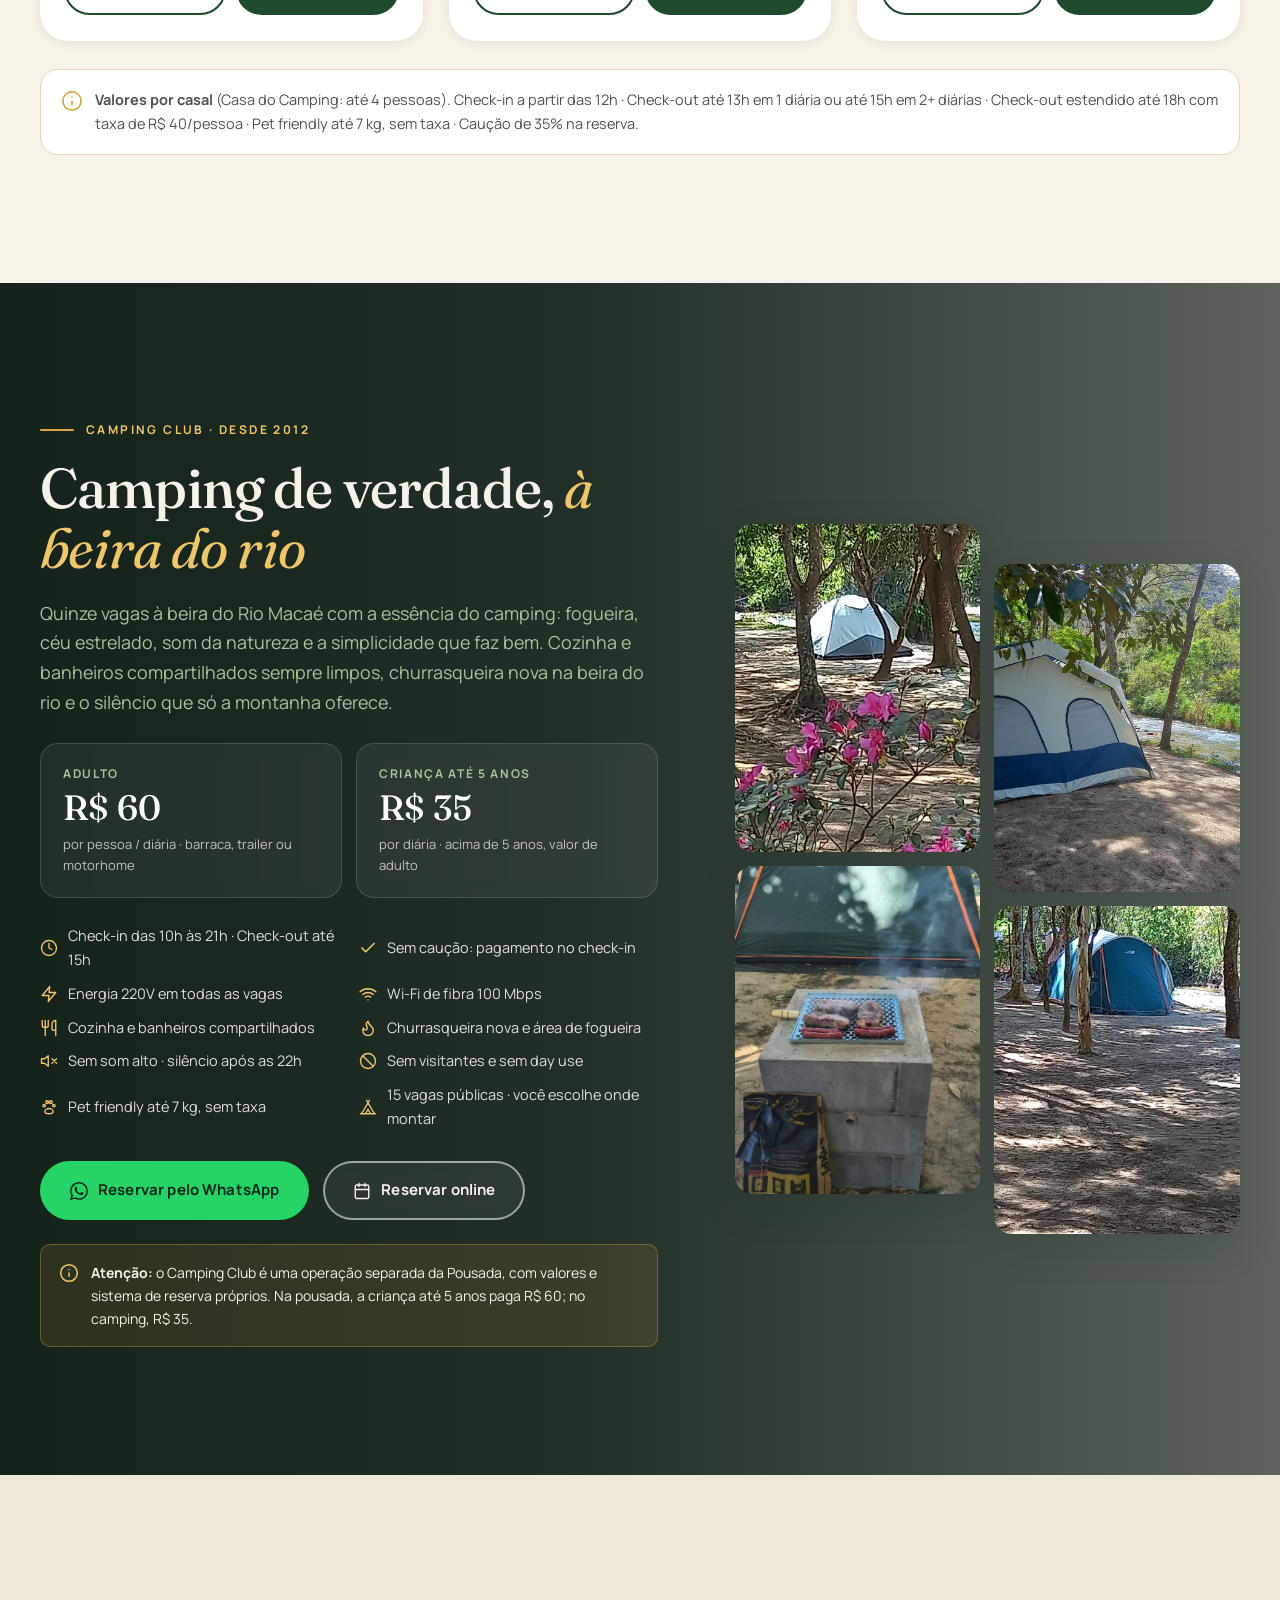
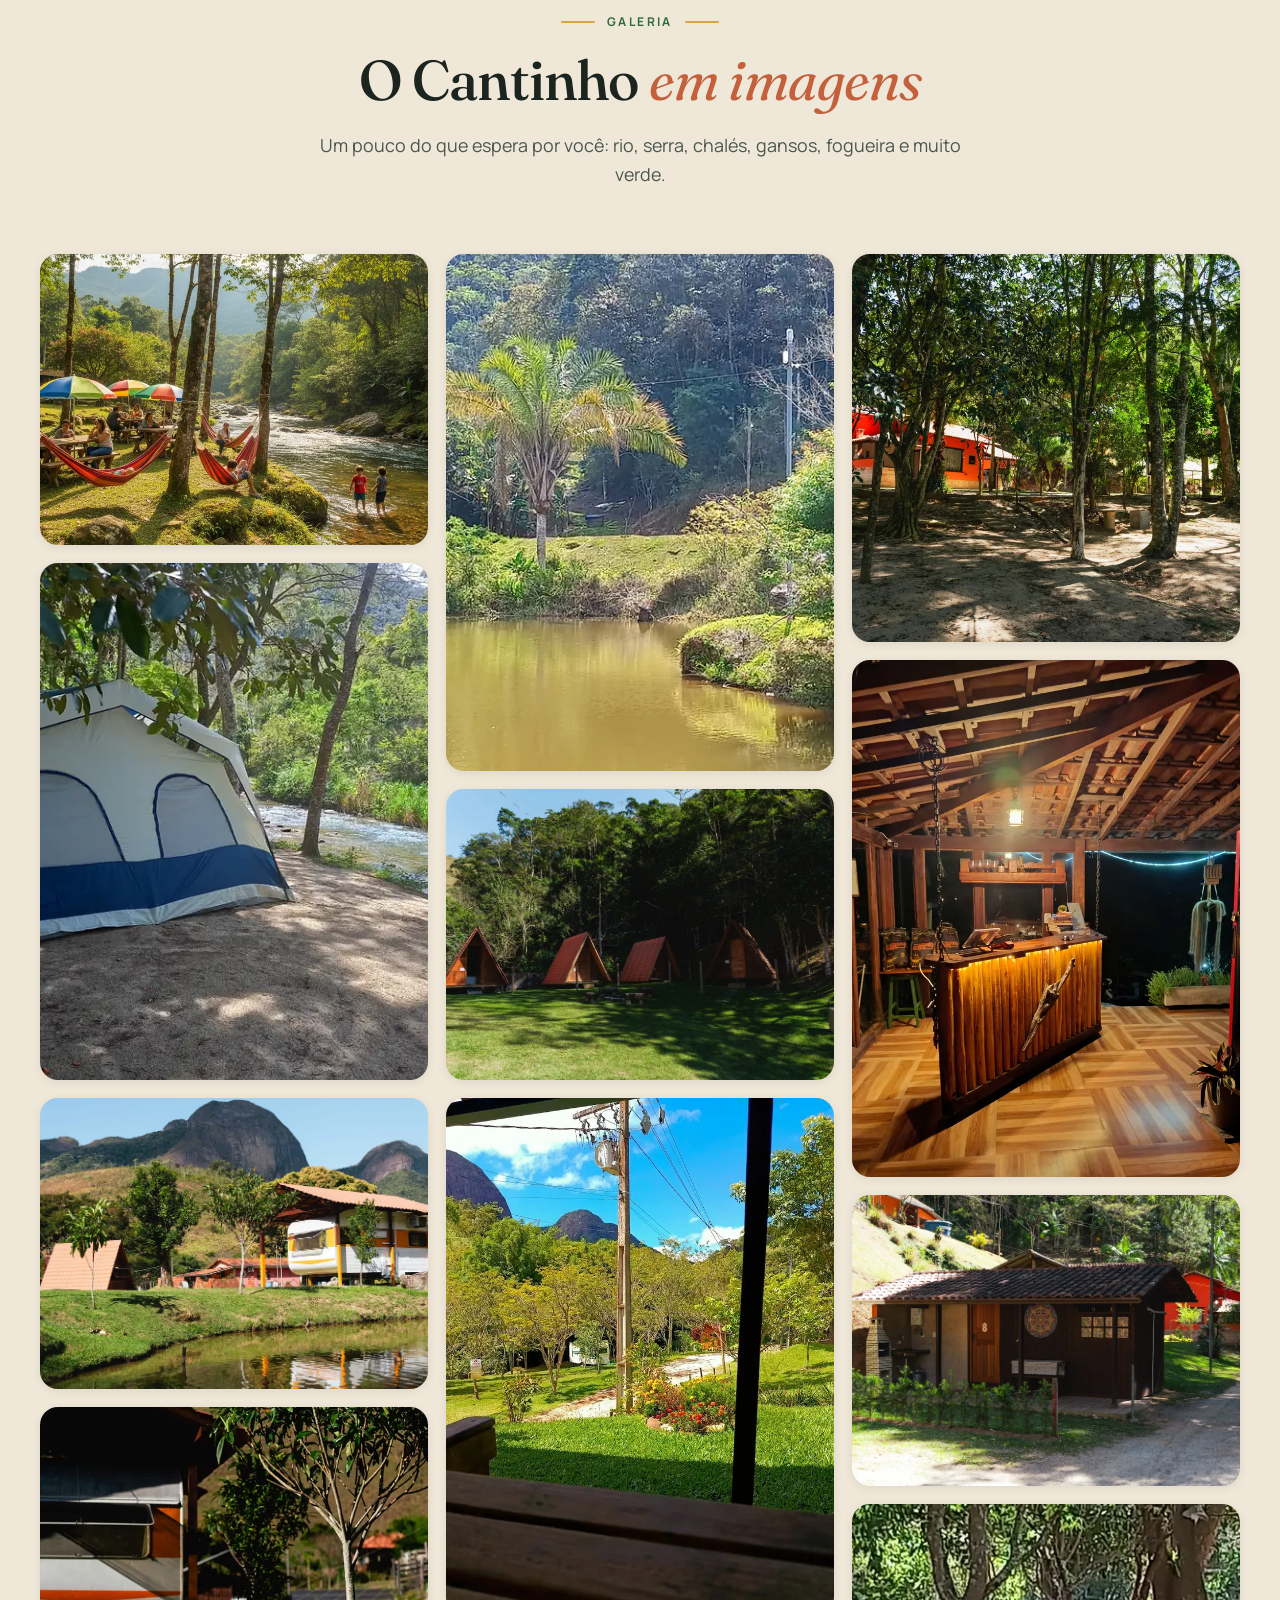
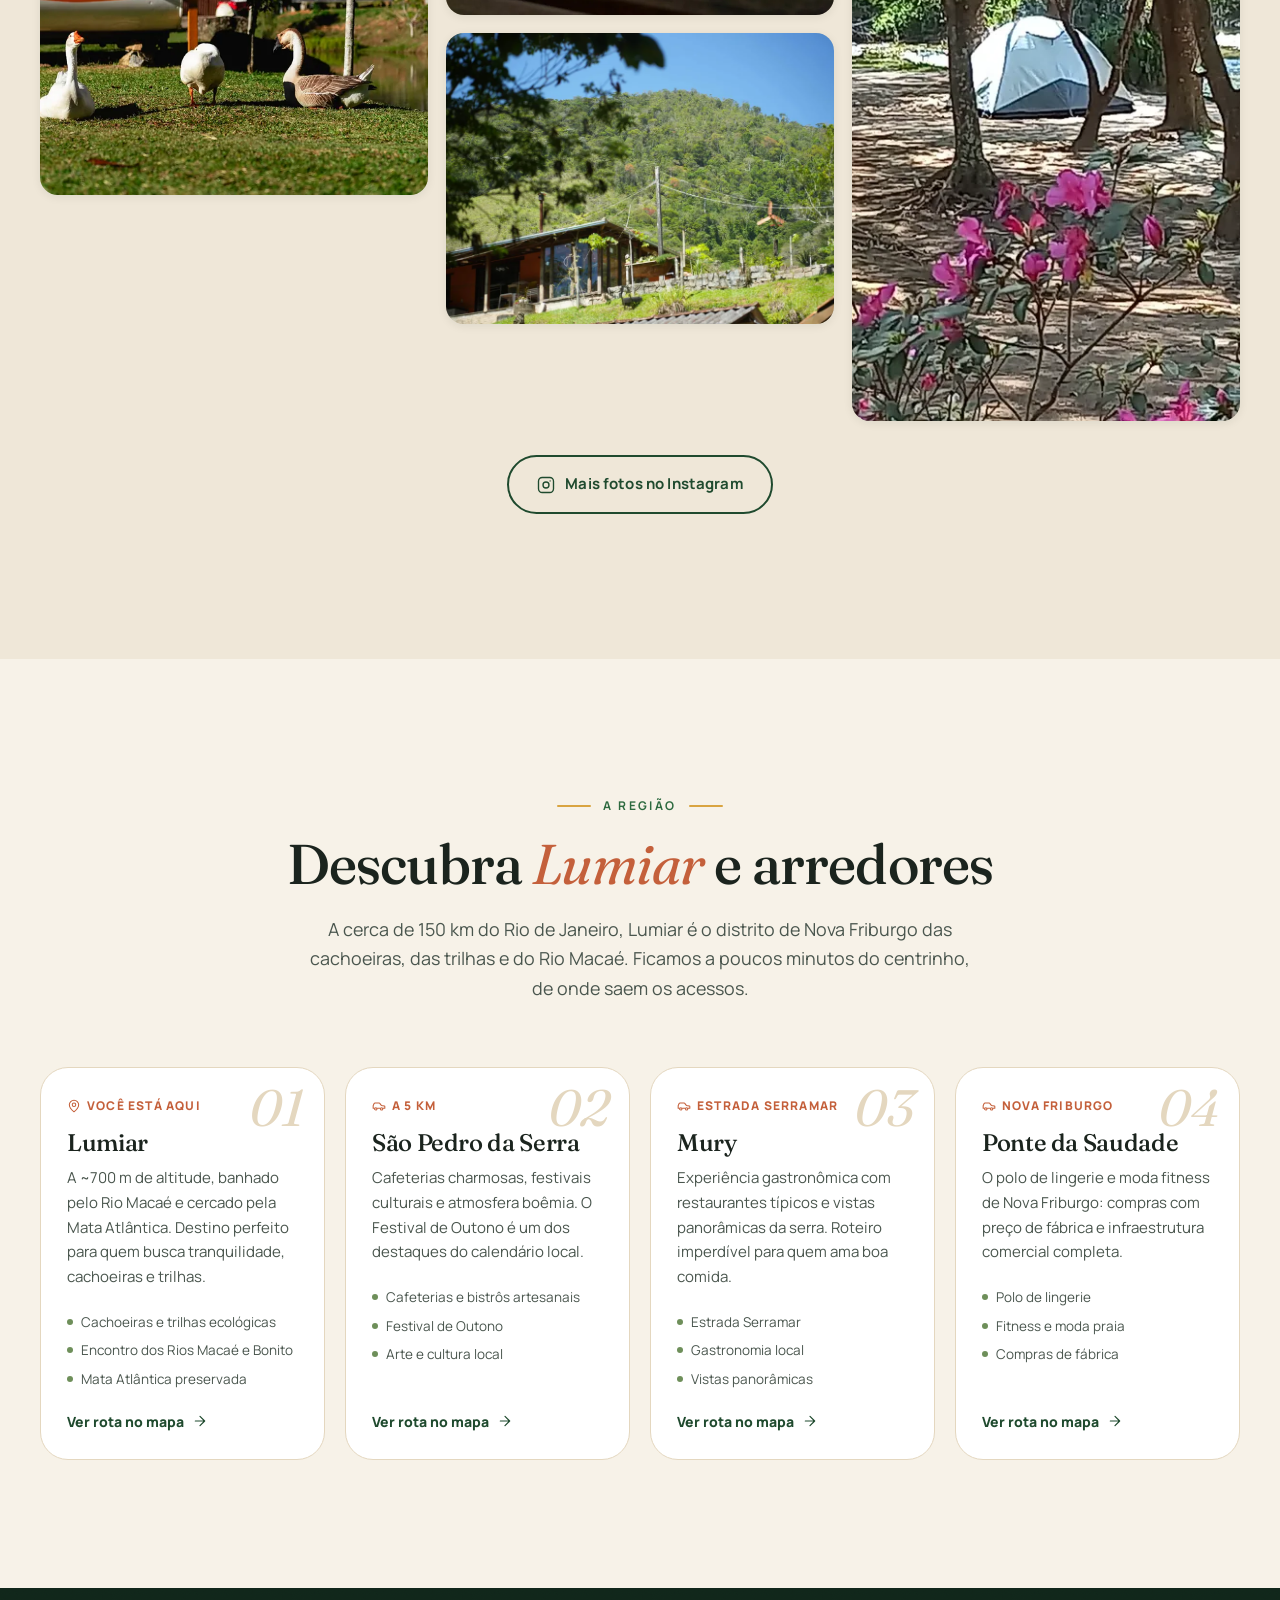
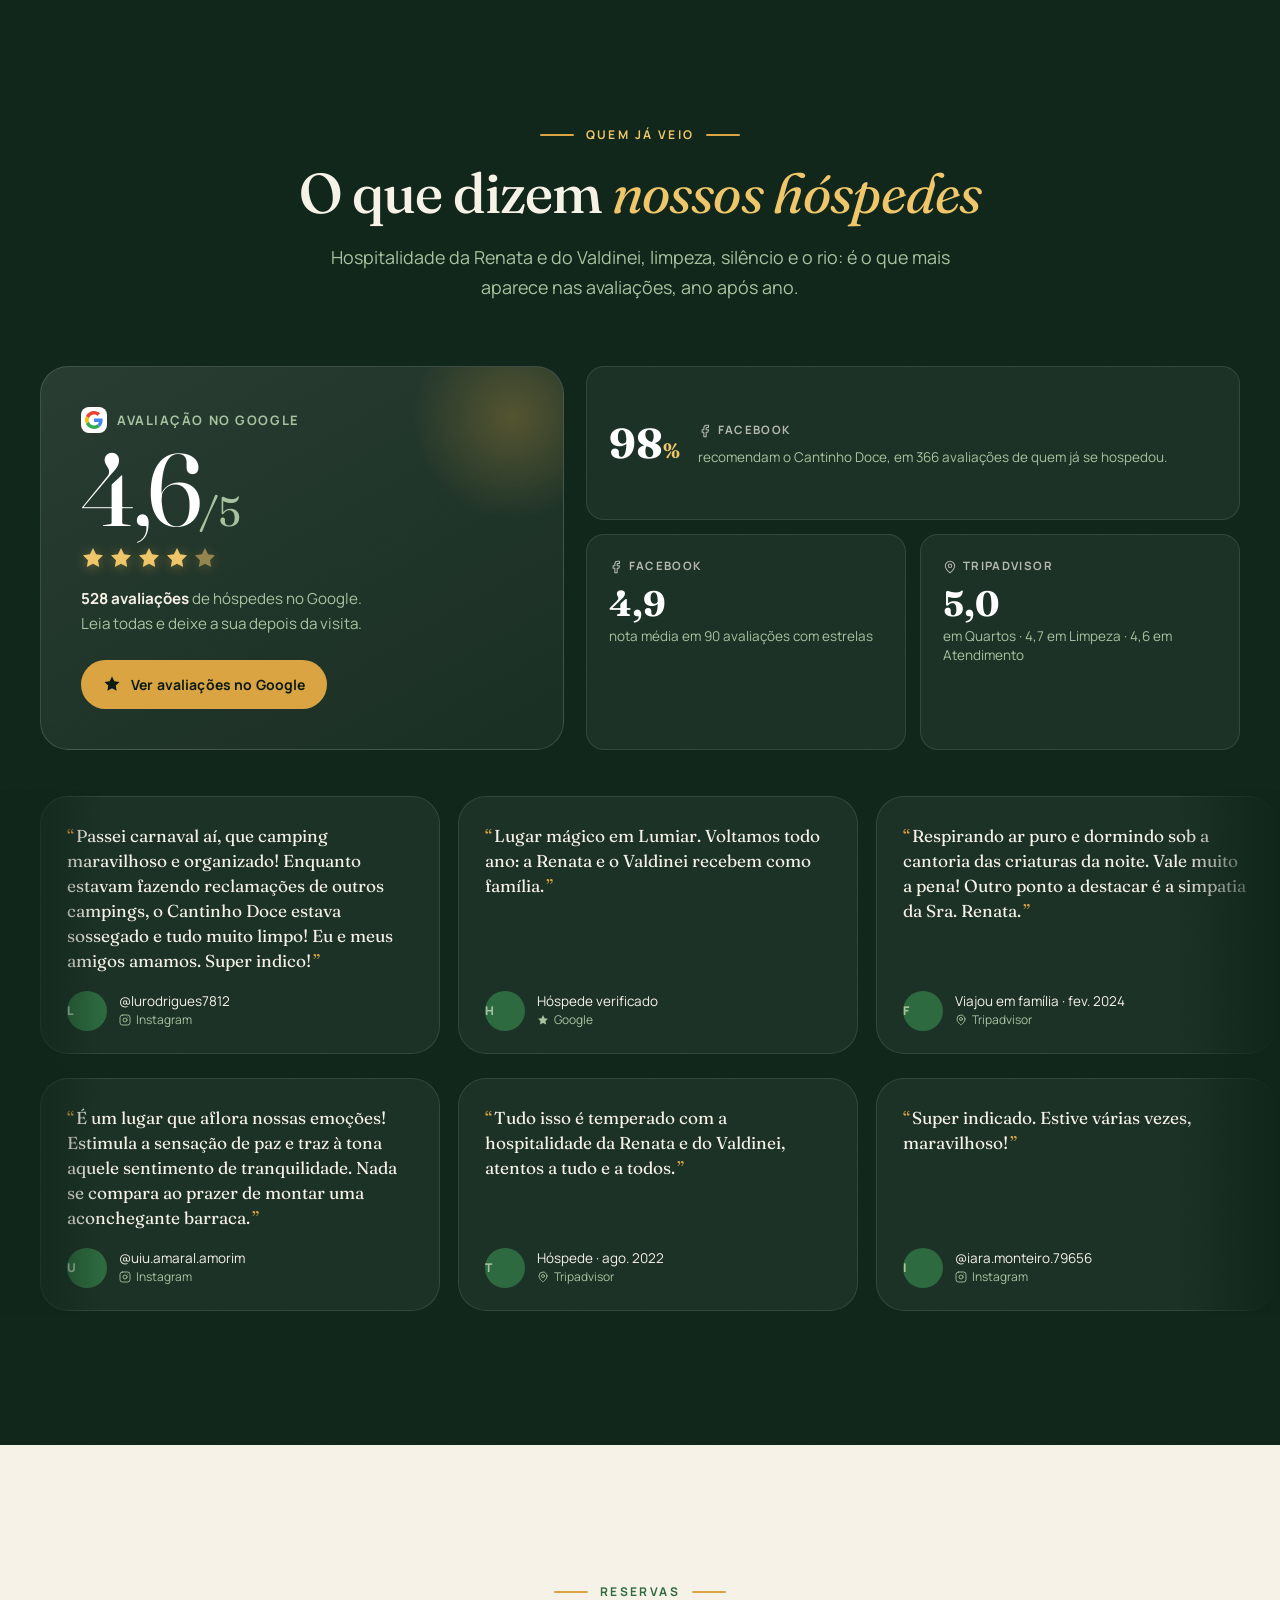
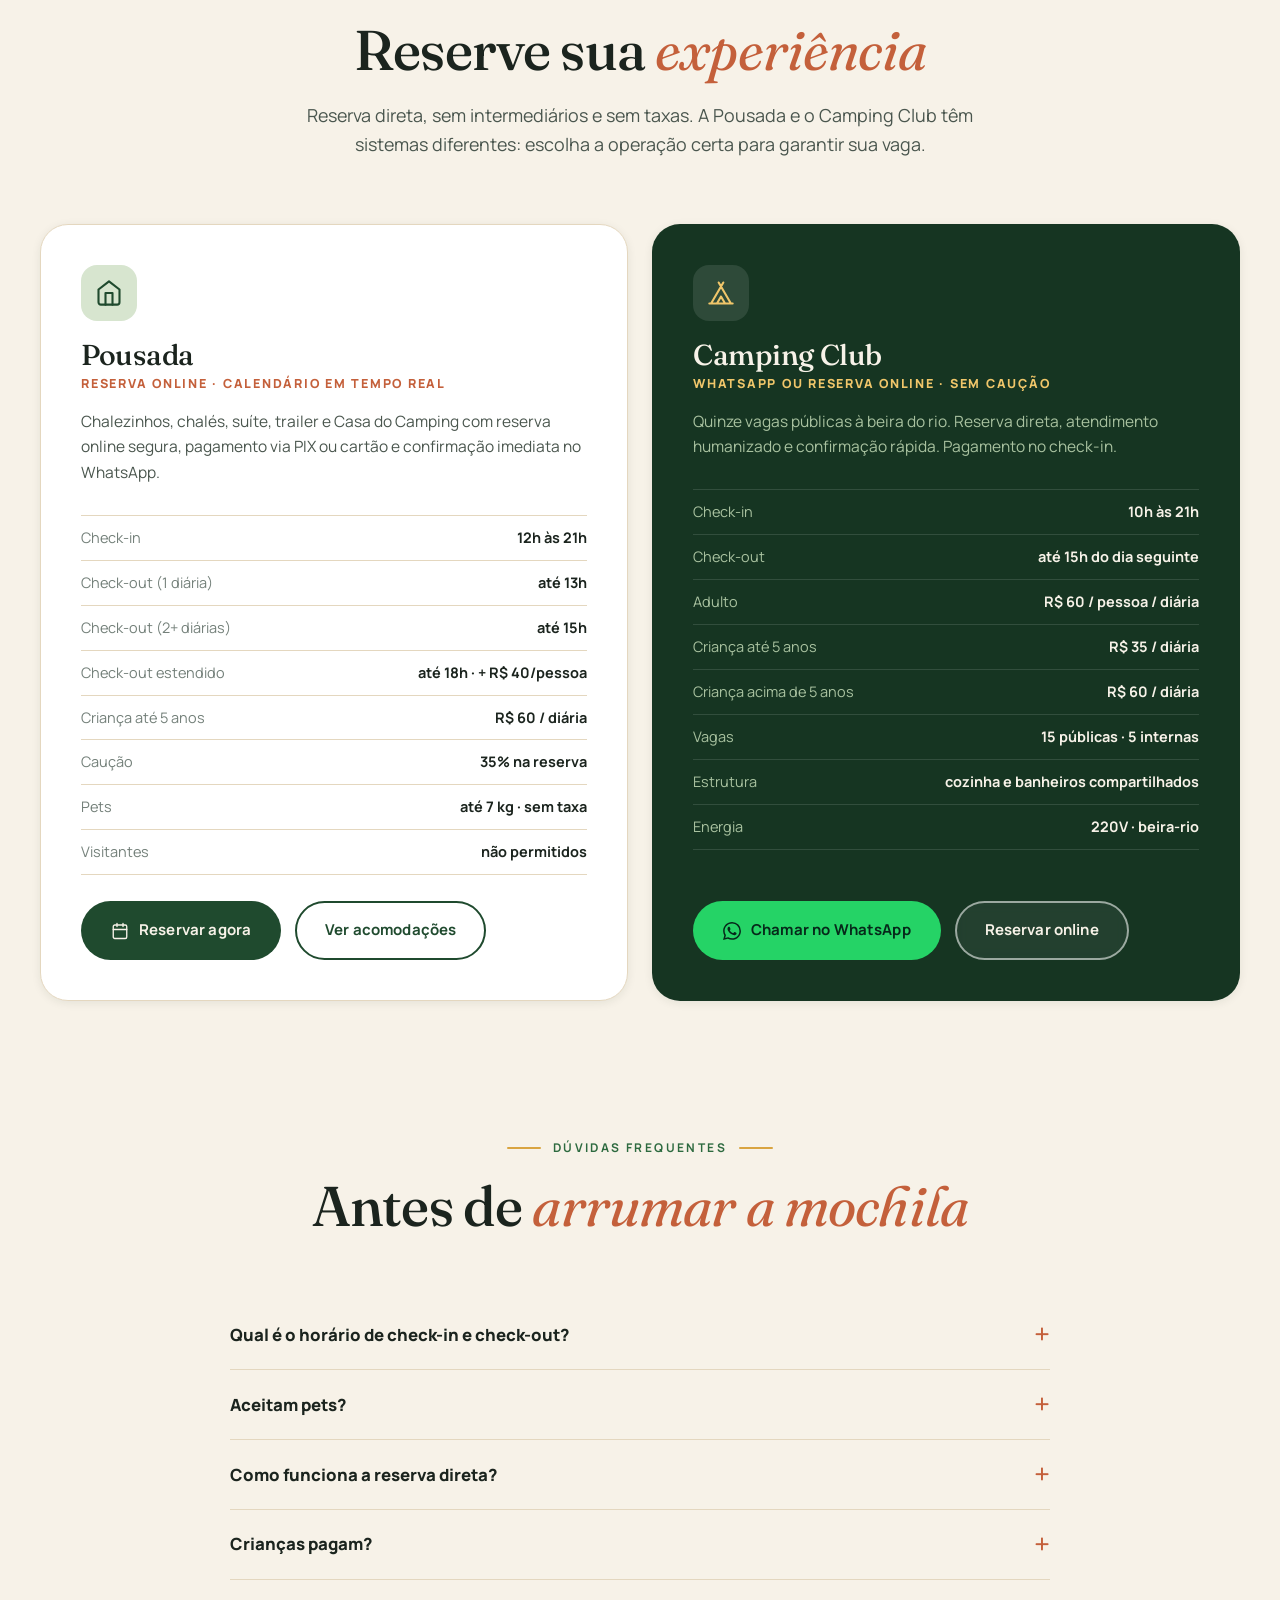
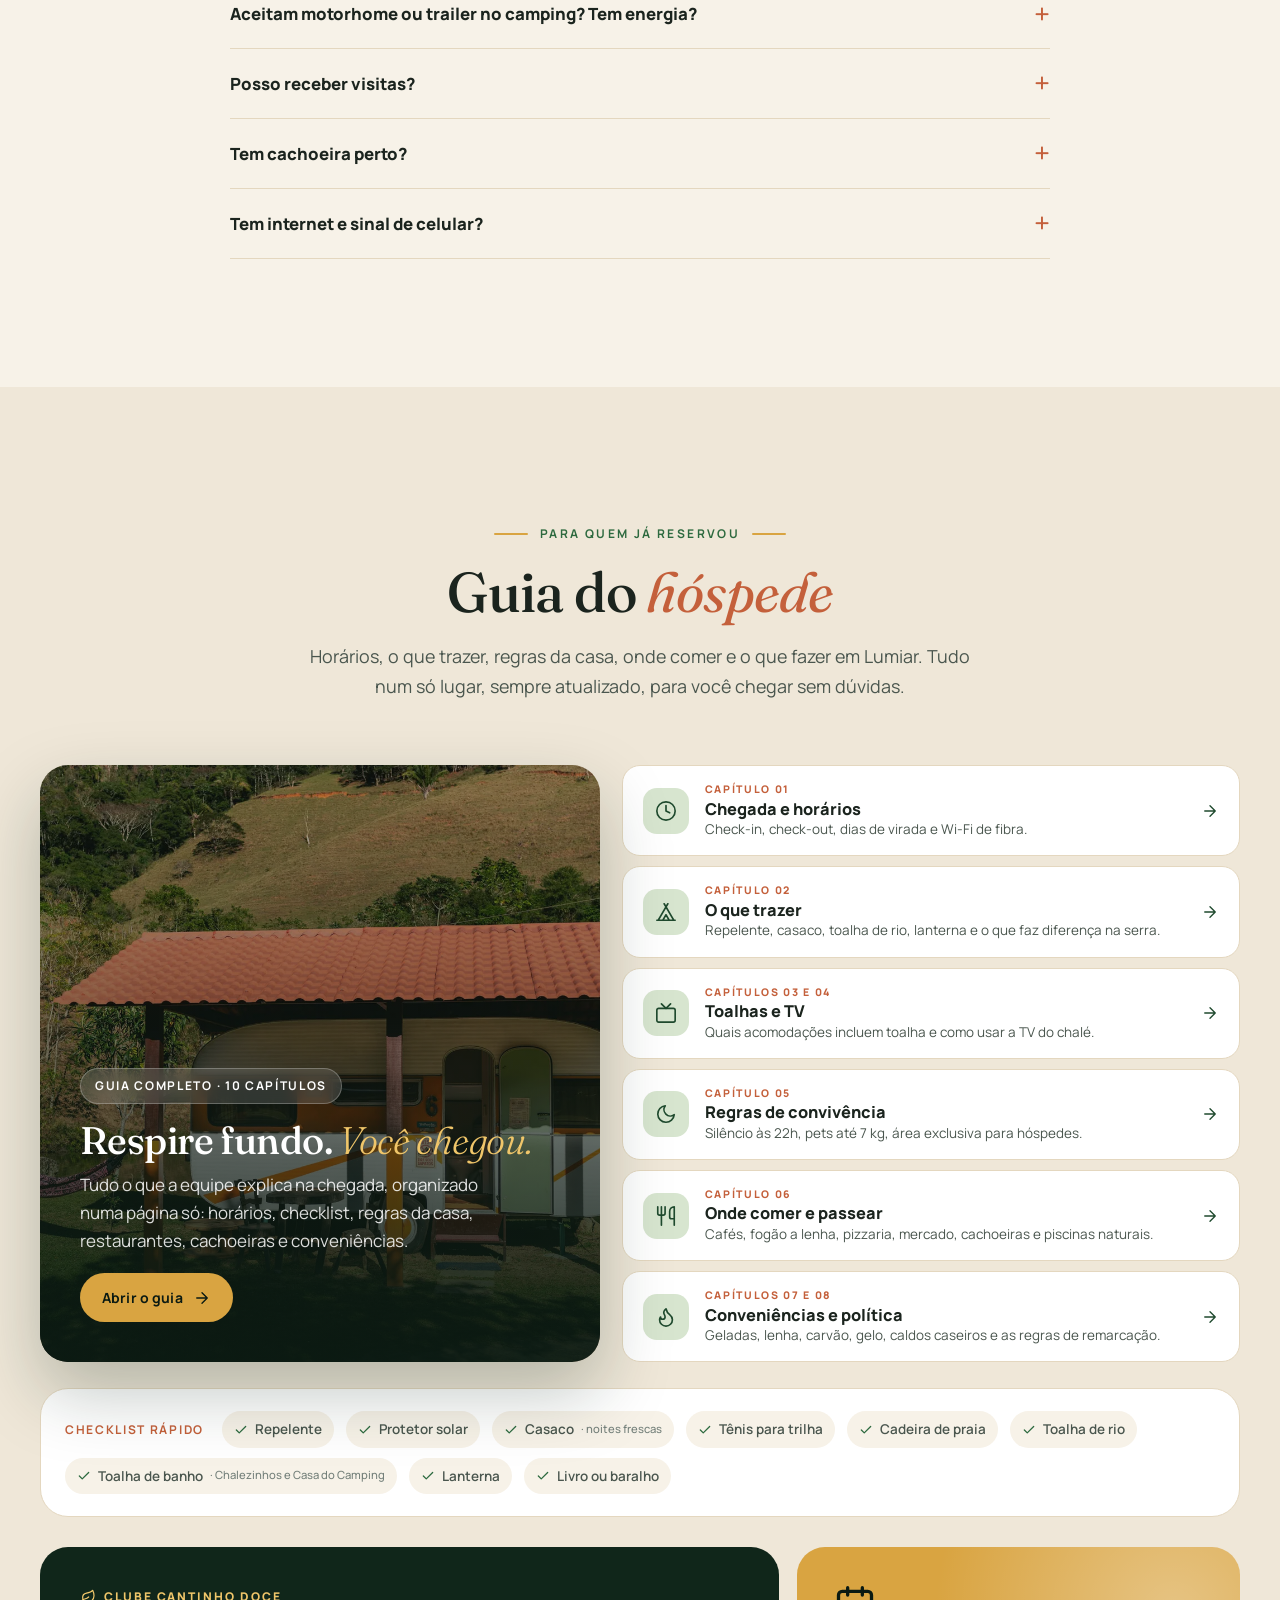
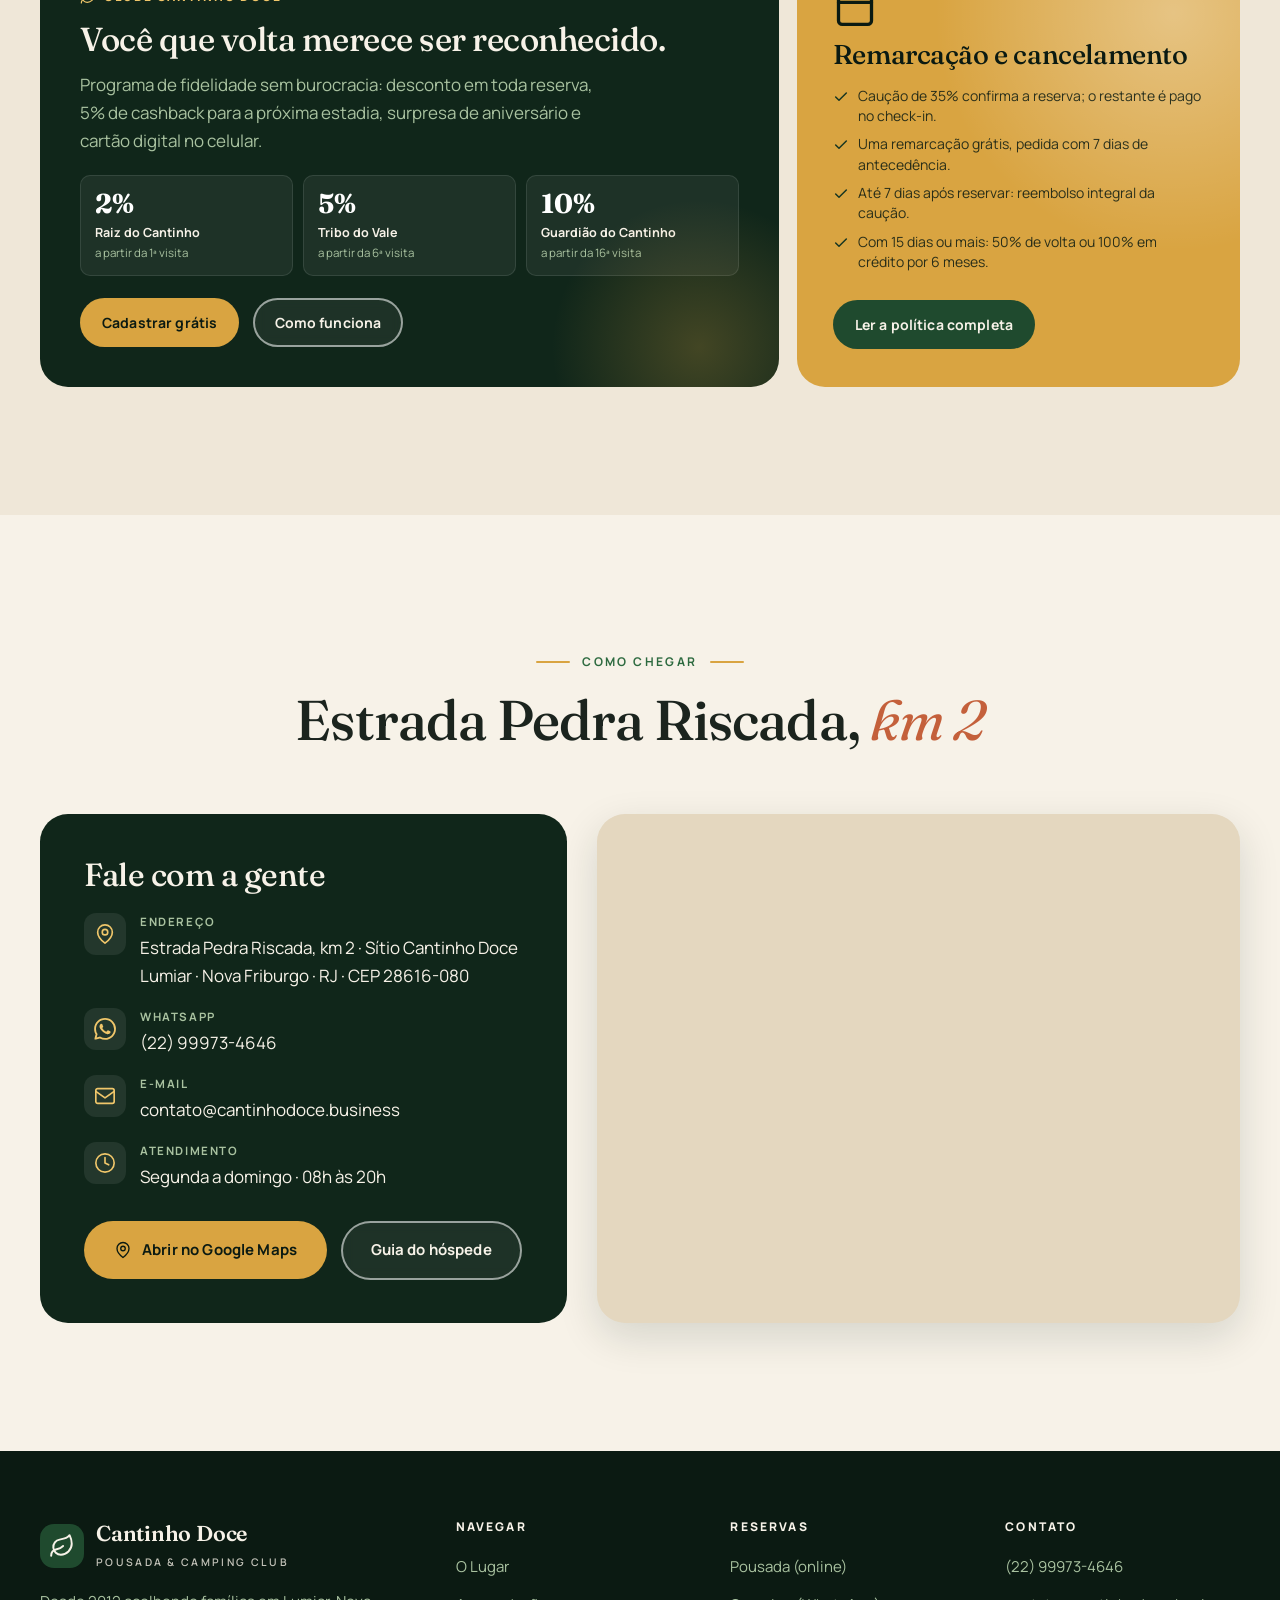
==== commit f3b75375: "Guia do hóspede como página própria (guia.html) e nova vitrine na home - guia.html: 10 capítulos no " ====
--- a/index.html
+++ b/index.html
@@ -511,7 +511,7 @@
       </details>
       <details>
         <summary>Como funciona a reserva direta?</summary>
-        <p>Na Pousada você reserva pelo nosso sistema online, sem intermediários, com pagamento via PIX ou cartão e confirmação imediata por WhatsApp. Trabalhamos com caução de 35% no momento da reserva, e cada reserva dá direito a uma remarcação gratuita com 7 dias de antecedência. Veja a <a href="https://guia.cantinhodocepousada.com/politica" target="_blank" rel="noopener" style="text-decoration:underline;text-underline-offset:3px;font-weight:700;color:var(--forest-700)">política completa de remarcação e cancelamento</a>. No Camping Club não há caução: o pagamento é feito no check-in (PIX opcional para adiantar).</p>
+        <p>Na Pousada você reserva pelo nosso sistema online, sem intermediários, com pagamento via PIX ou cartão e confirmação imediata por WhatsApp. Trabalhamos com caução de 35% no momento da reserva, e cada reserva dá direito a uma remarcação gratuita com 7 dias de antecedência. Veja a <a href="guia.html#politica" style="text-decoration:underline;text-underline-offset:3px;font-weight:700;color:var(--forest-700)">política completa de remarcação e cancelamento</a>. No Camping Club não há caução: o pagamento é feito no check-in (PIX opcional para adiantar).</p>
       </details>
       <details>
         <summary>Crianças pagam?</summary>
@@ -546,43 +546,24 @@
       <p class="lead">Horários, o que trazer, regras da casa, onde comer e o que fazer em Lumiar. Tudo num só lugar, sempre atualizado, para você chegar sem dúvidas.</p>
     </div>
 
-    <div class="guide-grid">
-      <button type="button" class="guide-card reveal" data-guide="chegada">
-        <span class="guide-card__icon"><svg aria-hidden="true"><use href="#i-clock"/></svg></span>
-        <h3>Chegada e horários</h3>
-        <p>Check-in, check-out, dias de virada, chegadas depois das 21h e o Wi-Fi de fibra.</p>
-        <span>Abrir no guia <svg aria-hidden="true"><use href="#i-arrow"/></svg></span>
-      </button>
-      <button type="button" class="guide-card reveal" data-delay="1" data-guide="trazer">
-        <span class="guide-card__icon"><svg aria-hidden="true"><use href="#i-tent"/></svg></span>
-        <h3>O que trazer</h3>
-        <p>Repelente, casaco, toalha de rio, lanterna e o que mais faz diferença na serra. Vendemos gelo, carvão e lenha.</p>
-        <span>Abrir no guia <svg aria-hidden="true"><use href="#i-arrow"/></svg></span>
-      </button>
-      <button type="button" class="guide-card reveal" data-delay="2" data-guide="toalhas">
-        <span class="guide-card__icon"><svg aria-hidden="true"><use href="#i-tv"/></svg></span>
-        <h3>Toalhas e TV</h3>
-        <p>Quais acomodações incluem toalha de banho e o passo a passo para usar a TV do chalé.</p>
-        <span>Abrir no guia <svg aria-hidden="true"><use href="#i-arrow"/></svg></span>
-      </button>
-      <button type="button" class="guide-card reveal" data-guide="convivencia">
-        <span class="guide-card__icon"><svg aria-hidden="true"><use href="#i-moon"/></svg></span>
-        <h3>Regras de convivência</h3>
-        <p>Silêncio a partir das 22h, pets até 7 kg, área exclusiva para hóspedes, lixo separado e cuidado com o rio.</p>
-        <span>Abrir no guia <svg aria-hidden="true"><use href="#i-arrow"/></svg></span>
-      </button>
-      <button type="button" class="guide-card reveal" data-delay="1" data-guide="regiao">
-        <span class="guide-card__icon"><svg aria-hidden="true"><use href="#i-kitchen"/></svg></span>
-        <h3>Onde comer e passear</h3>
-        <p>Cafés, restaurantes de fogão a lenha, pizzaria, mercado e as piscinas naturais e cachoeiras de Lumiar.</p>
-        <span>Abrir no guia <svg aria-hidden="true"><use href="#i-arrow"/></svg></span>
-      </button>
-      <button type="button" class="guide-card reveal" data-delay="2" data-guide="conveniencias">
-        <span class="guide-card__icon"><svg aria-hidden="true"><use href="#i-fire"/></svg></span>
-        <h3>Conveniências na recepção</h3>
-        <p>Geladas, vinho da casa, lenha, carvão, gelo e caldos caseiros congelados. Anote e pague tudo na saída.</p>
-        <span>Abrir no guia <svg aria-hidden="true"><use href="#i-arrow"/></svg></span>
-      </button>
+    <div class="guide-hero">
+      <a class="guide-cover reveal" href="guia.html">
+        <img src="img/lg/tr-rede.webp" alt="Rede na área coberta do Trailer Estrela" loading="lazy">
+        <div class="guide-cover__body">
+          <span class="guide-cover__tag">Guia completo · 10 capítulos</span>
+          <h3>Respire fundo. <em>Você chegou.</em></h3>
+          <p>Tudo o que a equipe explica na chegada, organizado numa página só: horários, checklist, regras da casa, restaurantes, cachoeiras e conveniências.</p>
+          <span class="btn btn--gold btn--sm">Abrir o guia <svg aria-hidden="true"><use href="#i-arrow"/></svg></span>
+        </div>
+      </a>
+      <div class="chapters reveal" data-delay="1">
+        <a class="chapter" href="guia.html#chegada"><span class="chapter__icon"><svg aria-hidden="true"><use href="#i-clock"/></svg></span><div><span class="chapter__num">Capítulo 01</span><h3>Chegada e horários</h3><p>Check-in, check-out, dias de virada e Wi-Fi de fibra.</p></div><svg aria-hidden="true"><use href="#i-arrow"/></svg></a>
+        <a class="chapter" href="guia.html#trazer"><span class="chapter__icon"><svg aria-hidden="true"><use href="#i-tent"/></svg></span><div><span class="chapter__num">Capítulo 02</span><h3>O que trazer</h3><p>Repelente, casaco, toalha de rio, lanterna e o que faz diferença na serra.</p></div><svg aria-hidden="true"><use href="#i-arrow"/></svg></a>
+        <a class="chapter" href="guia.html#toalhas"><span class="chapter__icon"><svg aria-hidden="true"><use href="#i-tv"/></svg></span><div><span class="chapter__num">Capítulos 03 e 04</span><h3>Toalhas e TV</h3><p>Quais acomodações incluem toalha e como usar a TV do chalé.</p></div><svg aria-hidden="true"><use href="#i-arrow"/></svg></a>
+        <a class="chapter" href="guia.html#convivencia"><span class="chapter__icon"><svg aria-hidden="true"><use href="#i-moon"/></svg></span><div><span class="chapter__num">Capítulo 05</span><h3>Regras de convivência</h3><p>Silêncio às 22h, pets até 7 kg, área exclusiva para hóspedes.</p></div><svg aria-hidden="true"><use href="#i-arrow"/></svg></a>
+        <a class="chapter" href="guia.html#regiao"><span class="chapter__icon"><svg aria-hidden="true"><use href="#i-kitchen"/></svg></span><div><span class="chapter__num">Capítulo 06</span><h3>Onde comer e passear</h3><p>Cafés, fogão a lenha, pizzaria, mercado, cachoeiras e piscinas naturais.</p></div><svg aria-hidden="true"><use href="#i-arrow"/></svg></a>
+        <a class="chapter" href="guia.html#conveniencias"><span class="chapter__icon"><svg aria-hidden="true"><use href="#i-fire"/></svg></span><div><span class="chapter__num">Capítulos 07 e 08</span><h3>Conveniências e política</h3><p>Geladas, lenha, carvão, gelo, caldos caseiros e as regras de remarcação.</p></div><svg aria-hidden="true"><use href="#i-arrow"/></svg></a>
+      </div>
     </div>
 
     <ul class="checklist reveal">
@@ -614,11 +595,15 @@
         </div>
       </div>
       <div class="guide-cta reveal" data-delay="1">
-        <svg class="big" aria-hidden="true"><use href="#i-sparkles"/></svg>
-        <h3>Guia completo do hóspede</h3>
-        <p>Tudo o que está nos cartões acima, com detalhes, telefones e dicas atualizadas pela equipe.</p>
-        <button type="button" class="btn btn--forest" data-guide="chegada"><svg aria-hidden="true"><use href="#i-sparkles"/></svg> Abrir o guia</button>
-        <a class="small" href="https://guia.cantinhodocepousada.com/politica" target="_blank" rel="noopener">Política de remarcação e cancelamento</a>
+        <svg class="big" aria-hidden="true"><use href="#i-calendar"/></svg>
+        <h3>Remarcação e cancelamento</h3>
+        <ul class="policy-list">
+          <li><svg aria-hidden="true"><use href="#i-check"/></svg> Caução de 35% confirma a reserva; o restante é pago no check-in.</li>
+          <li><svg aria-hidden="true"><use href="#i-check"/></svg> Uma remarcação grátis, pedida com 7 dias de antecedência.</li>
+          <li><svg aria-hidden="true"><use href="#i-check"/></svg> Até 7 dias após reservar: reembolso integral da caução.</li>
+          <li><svg aria-hidden="true"><use href="#i-check"/></svg> Com 15 dias ou mais: 50% de volta ou 100% em crédito por 6 meses.</li>
+        </ul>
+        <a class="btn btn--forest btn--sm" href="guia.html#politica">Ler a política completa</a>
       </div>
     </div>
   </div>
@@ -642,7 +627,7 @@
         </ul>
         <div class="btn-row">
           <a class="btn btn--gold" href="https://maps.app.goo.gl/2iNcxQPpmdWiQRBD8" target="_blank" rel="noopener"><svg aria-hidden="true"><use href="#i-pin"/></svg> Abrir no Google Maps</a>
-          <a class="btn btn--ghost" href="https://guia.cantinhodocepousada.com/" data-guide="chegada" target="_blank" rel="noopener">Guia do hóspede</a>
+          <a class="btn btn--ghost" href="guia.html">Guia do hóspede</a>
         </div>
       </div>
       <div class="map reveal" data-delay="1">
@@ -678,7 +663,7 @@
           <li><a href="#camping">Camping Club</a></li>
           <li><a href="#galeria">Galeria</a></li>
           <li><a href="#lumiar">Lumiar</a></li>
-          <li><a href="#guia">Guia do hóspede</a></li>
+          <li><a href="guia.html">Guia do hóspede</a></li>
           <li><a href="#reservas">Reservar</a></li>
         </ul>
       </div>
@@ -687,8 +672,8 @@
         <ul>
           <li><a href="https://reservas.cantinhodocepousadalumiar.com/reservar?tipo=pousada" target="_blank" rel="noopener">Pousada (online)</a></li>
           <li><a href="https://wa.me/5522999734646?text=Ol%C3%A1!%20Quero%20informa%C3%A7%C3%B5es%20sobre%20o%20Camping" target="_blank" rel="noopener">Camping (WhatsApp)</a></li>
-          <li><a href="https://guia.cantinhodocepousada.com/clube" target="_blank" rel="noopener">Clube Cantinho Doce</a></li>
-          <li><a href="https://guia.cantinhodocepousada.com/politica" target="_blank" rel="noopener">Remarcação e cancelamento</a></li>
+          <li><a href="guia.html#clube">Clube Cantinho Doce</a></li>
+          <li><a href="guia.html#politica">Remarcação e cancelamento</a></li>
           <li><a href="https://cantinhodocepousada.com/politica-de-privacidade.html" target="_blank" rel="noopener">Política de privacidade</a></li>
         </ul>
       </div>
@@ -722,24 +707,6 @@
   <button type="button" class="modal__close" id="modalClose" aria-label="Fechar"><svg aria-hidden="true"><use href="#i-x"/></svg></button>
 </div>
 
-<!-- Modal do guia -->
-<div class="modal" id="guideModal" role="dialog" aria-modal="true" aria-label="Guia do hóspede" aria-hidden="true">
-  <div class="modal__backdrop"></div>
-  <div class="modal__panel modal__panel--guide">
-    <div class="map-modal__head">
-      <div>
-        <h2>Guia do hóspede</h2>
-        <p><svg aria-hidden="true"><use href="#i-leaf"/></svg> <span>guia.cantinhodocepousada.com</span></p>
-      </div>
-      <div class="btn-row" style="gap:8px;align-items:center">
-        <a class="btn btn--outline btn--sm" id="guideOpen" href="https://guia.cantinhodocepousada.com/" target="_blank" rel="noopener">Abrir em nova aba</a>
-        <button type="button" class="map-modal__close" id="guideClose" aria-label="Fechar"><svg aria-hidden="true"><use href="#i-x"/></svg></button>
-      </div>
-    </div>
-    <div class="guide-frame"><iframe id="guideFrame" title="Guia do hóspede do Cantinho Doce" loading="lazy" referrerpolicy="no-referrer-when-downgrade"></iframe></div>
-  </div>
-</div>
-
 <!-- Modal de rota -->
 <div class="modal" id="mapModal" role="dialog" aria-modal="true" aria-label="Rota até o destino" aria-hidden="true">
   <div class="modal__backdrop"></div>
--- a/css/style.css
+++ b/css/style.css
@@ -469,21 +469,39 @@
 @media (max-width: 900px) { .reviews-top { grid-template-columns: 1fr; } .review { width: 300px; padding: 22px 20px 18px; } .review__quote { font-size: 1rem; } }
 @media (max-width: 520px) { .proofs { grid-template-columns: 1fr; } .proof--wide { grid-column: span 1; } }
 
-/* ---------- Guia do hóspede ---------- */
-.guide-grid { display: grid; grid-template-columns: repeat(3, 1fr); gap: 18px; }
-.guide-card {
-  display: flex; flex-direction: column; gap: 10px; padding: 26px 24px 22px; text-align: left;
-  border-radius: var(--radius-lg); background: #fff; border: 1px solid var(--sand);
-  transition: transform .5s var(--ease), box-shadow .5s var(--ease), border-color .3s;
-}
-.guide-card:hover { transform: translateY(-5px); box-shadow: var(--shadow); border-color: var(--sage); }
-.guide-card__icon { width: 50px; height: 50px; border-radius: 15px; background: var(--mint); color: var(--forest-700); display: grid; place-items: center; }
-.guide-card__icon svg { width: 25px; height: 25px; }
-.guide-card h3 { font-size: 1.35rem; }
-.guide-card p { font-size: .93rem; color: var(--ink-2); margin: 0; }
-.guide-card span { margin-top: auto; padding-top: 8px; display: inline-flex; align-items: center; gap: 8px; font-size: 13.5px; font-weight: 800; color: var(--forest-700); }
-.guide-card span svg { width: 16px; height: 16px; transition: transform .3s; }
-.guide-card:hover span svg { transform: translateX(4px); }
+/* ---------- Guia do hóspede (vitrine na home) ---------- */
+.guide-hero { display: grid; grid-template-columns: .95fr 1.05fr; gap: 22px; align-items: stretch; }
+.guide-cover {
+  position: relative; min-height: 520px; border-radius: var(--radius-lg); overflow: hidden; display: flex; align-items: flex-end;
+  color: #fff; isolation: isolate; box-shadow: var(--shadow-lg);
+}
+.guide-cover img { position: absolute; inset: 0; width: 100%; height: 100%; object-fit: cover; z-index: -2; filter: brightness(.9); transition: transform 1.2s var(--ease); }
+.guide-cover:hover img { transform: scale(1.05); }
+.guide-cover::after { content: ""; position: absolute; inset: 0; z-index: -1; background: linear-gradient(180deg, rgba(11,26,18,.15) 0%, rgba(11,26,18,.45) 45%, rgba(11,26,18,.95) 100%); }
+.guide-cover__body { padding: clamp(26px, 3.5vw, 40px); }
+.guide-cover__tag { display: inline-block; padding: 7px 14px; border-radius: 999px; background: rgba(255,255,255,.14); border: 1px solid rgba(255,255,255,.25); backdrop-filter: blur(8px); font-size: 12px; font-weight: 700; letter-spacing: .14em; text-transform: uppercase; margin-bottom: 16px; }
+.guide-cover h3 { font-size: clamp(1.9rem, 3vw, 2.6rem); margin-bottom: 10px; }
+.guide-cover h3 em { font-style: italic; font-weight: 300; color: var(--gold-2); }
+.guide-cover p { color: rgba(255,255,255,.85); max-width: 44ch; margin-bottom: 18px; }
+.chapters { display: grid; gap: 10px; align-content: center; }
+.chapter {
+  display: grid; grid-template-columns: 46px 1fr auto; align-items: center; gap: 16px; padding: 15px 20px;
+  border-radius: var(--radius); background: #fff; border: 1px solid var(--sand);
+  transition: transform .45s var(--ease), box-shadow .45s var(--ease), border-color .3s;
+}
+.chapter:hover { transform: translateX(6px); box-shadow: var(--shadow-sm); border-color: var(--sage); }
+.chapter__icon { width: 46px; height: 46px; border-radius: 14px; background: var(--mint); color: var(--forest-700); display: grid; place-items: center; }
+.chapter__icon svg { width: 22px; height: 22px; }
+.chapter__num { display: block; font-size: 10.5px; letter-spacing: .16em; text-transform: uppercase; color: var(--terracotta); font-weight: 800; margin-bottom: 2px; }
+.chapter h3 { font-family: var(--font-body); font-size: 1.02rem; font-weight: 800; letter-spacing: 0; }
+.chapter p { margin: 0; font-size: 13.5px; color: var(--ink-2); }
+.chapter > svg { width: 18px; height: 18px; color: var(--forest-700); transition: transform .3s; }
+.chapter:hover > svg { transform: translateX(4px); }
+@media (max-width: 900px) { .guide-hero { grid-template-columns: 1fr; } .guide-cover { min-height: 400px; } }
+@media (max-width: 520px) { .chapter { grid-template-columns: 40px 1fr auto; gap: 12px; padding: 14px 16px; } .chapter__icon { width: 40px; height: 40px; border-radius: 12px; } .chapter p { display: none; } }
+.policy-list { display: grid; gap: 8px; margin: 4px 0 10px; }
+.policy-list li { display: flex; gap: 9px; align-items: flex-start; font-size: 14px; color: rgba(11,26,18,.85); line-height: 1.45; }
+.policy-list svg { width: 16px; height: 16px; flex: none; margin-top: 3px; color: var(--forest-800); }
 .checklist { margin-top: 26px; padding: 22px 24px; border-radius: var(--radius-lg); background: #fff; border: 1px solid var(--sand); display: flex; flex-wrap: wrap; align-items: center; gap: 10px 12px; }
 .checklist > strong { font-size: 12px; letter-spacing: .14em; text-transform: uppercase; color: var(--terracotta); margin-right: 6px; }
 .checklist li { display: inline-flex; align-items: center; gap: 7px; padding: 7px 12px; border-radius: 999px; background: var(--cream); font-size: 13.5px; font-weight: 600; color: var(--ink-2); }
@@ -518,15 +536,109 @@
 @media (max-width: 1024px) { .guide-grid { grid-template-columns: 1fr 1fr; } .guide-foot { grid-template-columns: 1fr; } }
 @media (max-width: 560px) { .guide-grid { grid-template-columns: 1fr; } .club__levels { grid-template-columns: 1fr; } }
 
-/* ---------- Modal do guia ---------- */
-.modal__panel--guide { width: min(1100px, 100%); height: min(90vh, 960px); display: flex; flex-direction: column; overflow: hidden; }
-.modal__panel--guide .map-modal__head { padding: 18px 22px 14px; border-bottom: 1px solid var(--sand); }
-.modal__panel--guide .map-modal__head h2 { font-size: 1.4rem; }
-.guide-frame { flex: 1; position: relative; background: var(--cream-2); }
-.guide-frame::before { content: "Carregando o guia…"; position: absolute; inset: 0; display: grid; place-items: center; font-size: 14px; color: var(--ink-3); }
-.guide-frame iframe { position: absolute; inset: 0; width: 100%; height: 100%; border: 0; }
-@media (max-width: 820px) { .modal__panel--guide { height: 100vh; } }
-@media (max-width: 640px) { #guideOpen { display: none; } .modal__panel--guide .map-modal__head { align-items: center; } }
+/* ---------- Página do guia (guia.html) ---------- */
+.phero { position: relative; min-height: 64svh; display: grid; align-items: end; color: var(--cream); overflow: hidden; isolation: isolate; padding-top: 130px; }
+.phero__bg { position: absolute; inset: 0; z-index: -2; background-size: cover; background-position: center; transform: scale(1.04); }
+.phero__bg::after { content: ""; position: absolute; inset: 0; background: linear-gradient(180deg, rgba(11,26,18,.62) 0%, rgba(11,26,18,.35) 35%, rgba(11,26,18,.92) 100%); }
+.phero__content { padding-bottom: clamp(70px, 10vh, 120px); max-width: 820px; }
+.phero h1 { font-size: clamp(2.6rem, 6.4vw, 4.8rem); line-height: 1; letter-spacing: -0.03em; margin: 0 0 16px; text-shadow: 0 6px 30px rgba(0,0,0,.3); }
+.phero h1 em { font-style: italic; font-weight: 300; color: var(--gold-2); }
+.phero .lead { color: rgba(247,242,232,.9); }
+.facts { display: flex; flex-wrap: wrap; gap: 8px; margin-top: 22px; }
+.facts li { display: inline-flex; align-items: center; gap: 8px; padding: 8px 14px; border-radius: 999px; background: rgba(255,255,255,.1); border: 1px solid rgba(255,255,255,.2); backdrop-filter: blur(8px); font-size: 13px; font-weight: 600; }
+.facts svg { width: 15px; height: 15px; color: var(--gold-2); }
+.chapnav { position: sticky; top: 0; z-index: 40; background: rgba(247,242,232,.94); backdrop-filter: blur(12px); border-bottom: 1px solid var(--sand); }
+.chapnav__inner { display: flex; gap: 2px; overflow-x: auto; scrollbar-width: none; -ms-overflow-style: none; }
+.chapnav__inner::-webkit-scrollbar { display: none; }
+.chapnav a { flex: none; display: inline-flex; align-items: center; gap: 8px; padding: 16px 14px 14px; font-size: 13.5px; font-weight: 700; color: var(--ink-3); border-bottom: 2px solid transparent; white-space: nowrap; transition: color .3s, border-color .3s; }
+.chapnav a i { font-style: normal; font-size: 10.5px; letter-spacing: .1em; color: var(--terracotta); font-weight: 800; }
+.chapnav a:hover { color: var(--forest-700); }
+.chapnav a.is-active { color: var(--forest-700); border-color: var(--gold); }
+.gsec { padding-block: clamp(56px, 7vw, 96px); scroll-margin-top: 70px; position: relative; }
+.gsec__head { display: grid; grid-template-columns: auto 1fr; gap: 18px 22px; align-items: center; margin-bottom: clamp(26px, 4vw, 40px); }
+.gsec__num { font-family: var(--font-display); font-style: italic; font-size: clamp(3rem, 6vw, 4.5rem); line-height: 1; color: var(--sand); }
+.section--dark .gsec__num { color: rgba(255,255,255,.14); }
+.gsec__head h2 { font-size: clamp(1.8rem, 3.4vw, 2.6rem); margin-bottom: 6px; }
+.gsec__head h2 em { font-style: italic; color: var(--terracotta); font-weight: 400; }
+.section--dark .gsec__head h2 em { color: var(--gold-2); }
+.gsec__head p { margin: 0; color: var(--ink-2); max-width: 64ch; }
+.section--dark .gsec__head p { color: var(--sage); }
+.g2 { display: grid; grid-template-columns: 1fr 1fr; gap: 18px; }
+.g3 { display: grid; grid-template-columns: repeat(3, 1fr); gap: 18px; }
+.g4 { display: grid; grid-template-columns: repeat(4, 1fr); gap: 18px; }
+.gcard { padding: clamp(22px, 3vw, 30px); border-radius: var(--radius-lg); background: #fff; border: 1px solid var(--sand); box-shadow: var(--shadow-sm); display: flex; flex-direction: column; }
+.gcard--dark { background: var(--forest-800); color: var(--cream); border-color: transparent; }
+.gcard__icon { width: 50px; height: 50px; border-radius: 15px; background: var(--mint); color: var(--forest-700); display: grid; place-items: center; margin-bottom: 14px; }
+.gcard--dark .gcard__icon { background: rgba(255,255,255,.1); color: var(--gold-2); }
+.gcard__icon svg { width: 25px; height: 25px; }
+.gcard h3 { font-size: 1.5rem; margin-bottom: 4px; }
+.gcard .how { font-size: 12px; letter-spacing: .14em; text-transform: uppercase; font-weight: 800; color: var(--terracotta); margin-bottom: 12px; }
+.gcard--dark .how { color: var(--gold-2); }
+.gcard .specs { margin: 8px 0 0; }
+.gcard--dark .specs, .gcard--dark .specs div { border-color: rgba(255,255,255,.12); }
+.gcard--dark .specs dt { color: var(--sage); }
+.callout { display: flex; gap: 14px; align-items: flex-start; padding: 20px 22px; border-radius: var(--radius); background: var(--mint); color: var(--forest-900); margin-top: 18px; }
+.callout svg { width: 24px; height: 24px; flex: none; color: var(--forest-700); margin-top: 2px; }
+.callout h4 { font-family: var(--font-body); font-size: 1rem; font-weight: 800; margin-bottom: 4px; }
+.callout p { margin: 0 0 6px; font-size: .95rem; }
+.callout p:last-child { margin: 0; }
+.callout--gold { background: rgba(217,164,65,.16); border: 1px solid rgba(217,164,65,.45); }
+.callout--gold svg { color: #a3761f; }
+.callout--white { background: #fff; border: 1px solid var(--sand); }
+.items { display: grid; grid-template-columns: repeat(auto-fill, minmax(150px, 1fr)); gap: 12px; }
+.item { padding: 20px 14px 18px; border-radius: var(--radius); background: #fff; border: 1px solid var(--sand); text-align: center; display: flex; flex-direction: column; align-items: center; gap: 8px; transition: transform .4s var(--ease), box-shadow .4s var(--ease); }
+.item:hover { transform: translateY(-4px); box-shadow: var(--shadow-sm); }
+.item__icon { width: 52px; height: 52px; border-radius: 50%; background: var(--mint); color: var(--forest-700); display: grid; place-items: center; }
+.item__icon svg { width: 24px; height: 24px; }
+.item strong { font-size: .98rem; }
+.item small { font-size: 12.5px; color: var(--ink-3); line-height: 1.35; }
+.towels { display: grid; gap: 10px; margin-top: 8px; }
+.towels li { display: flex; justify-content: space-between; align-items: center; gap: 12px; padding: 12px 16px; border-radius: var(--radius-sm); background: var(--cream); font-weight: 700; font-size: 15px; }
+.towels .pill { padding: 5px 11px; border-radius: 999px; font-size: 11.5px; font-weight: 800; letter-spacing: .06em; text-transform: uppercase; background: var(--mint); color: var(--forest-700); white-space: nowrap; }
+.towels .pill--warn { background: rgba(196,96,59,.14); color: var(--terracotta); }
+.steps { display: grid; gap: 12px; counter-reset: step; }
+.steps li { display: grid; grid-template-columns: 46px 1fr; gap: 16px; align-items: start; padding: 18px 20px; border-radius: var(--radius); background: #fff; border: 1px solid var(--sand); }
+.steps li::before { counter-increment: step; content: counter(step); width: 46px; height: 46px; border-radius: 50%; background: var(--forest-700); color: var(--cream); font-family: var(--font-display); font-size: 1.4rem; display: grid; place-items: center; }
+.steps strong { display: block; margin-bottom: 2px; }
+.steps span { font-size: .95rem; color: var(--ink-2); }
+.rules-grid { display: grid; grid-template-columns: 1fr 1fr; gap: 12px; }
+.rule { display: flex; gap: 14px; align-items: flex-start; padding: 18px 20px; border-radius: var(--radius); background: #fff; border: 1px solid var(--sand); }
+.rule svg { width: 22px; height: 22px; flex: none; color: var(--terracotta); margin-top: 2px; }
+.rule strong { display: block; margin-bottom: 2px; }
+.rule span { font-size: .93rem; color: var(--ink-2); }
+.eat { display: grid; grid-template-columns: repeat(3, 1fr); gap: 16px; }
+.eatcard { padding: 22px 22px 20px; border-radius: var(--radius-lg); background: #fff; border: 1px solid var(--sand); display: flex; flex-direction: column; gap: 8px; transition: transform .45s var(--ease), box-shadow .45s var(--ease); }
+.eatcard:hover { transform: translateY(-4px); box-shadow: var(--shadow); }
+.eatcard__cat { display: inline-flex; align-items: center; gap: 6px; align-self: flex-start; font-size: 11px; letter-spacing: .12em; text-transform: uppercase; font-weight: 800; color: var(--forest-600); background: var(--mint); padding: 4px 10px; border-radius: 6px; }
+.eatcard__cat svg { width: 13px; height: 13px; }
+.eatcard h4 { font-size: 1.3rem; }
+.eatcard p { margin: 0; font-size: .93rem; color: var(--ink-2); }
+.eatcard__links { display: flex; flex-wrap: wrap; gap: 8px 14px; margin-top: auto; padding-top: 8px; }
+.eatcard__links a, .eatcard__links button { display: inline-flex; align-items: center; gap: 6px; font-size: 13px; font-weight: 800; color: var(--forest-700); padding: 0; }
+.eatcard__links svg { width: 14px; height: 14px; }
+.eatcard__links a:hover, .eatcard__links button:hover { text-decoration: underline; text-underline-offset: 3px; }
+.sub { font-family: var(--font-display); font-size: 1.6rem; margin: 40px 0 18px; display: flex; align-items: center; gap: 14px; }
+.sub::after { content: ""; flex: 1; height: 1px; background: var(--sand); }
+.pricelist { padding: 22px 22px 18px; border-radius: var(--radius-lg); background: #fff; border: 1px solid var(--sand); }
+.pricelist h4 { display: flex; align-items: center; gap: 10px; font-family: var(--font-body); font-size: 12.5px; letter-spacing: .14em; text-transform: uppercase; font-weight: 800; color: var(--terracotta); margin-bottom: 10px; }
+.pricelist h4 svg { width: 18px; height: 18px; }
+.prow { display: flex; justify-content: space-between; gap: 12px; padding: 9px 0; border-bottom: 1px dashed var(--sand); font-size: 14.5px; }
+.prow:last-child { border-bottom: 0; }
+.prow b { font-family: var(--font-display); font-size: 1.1rem; font-weight: 500; color: var(--forest-800); white-space: nowrap; }
+.flavors { display: flex; flex-wrap: wrap; gap: 6px; margin-top: 10px; }
+.flavors span { font-size: 12px; font-weight: 600; padding: 5px 10px; border-radius: 999px; background: var(--cream); color: var(--ink-2); }
+.policy { max-width: 860px; }
+.policy details { border-bottom: 1px solid var(--sand); }
+.policy summary { list-style: none; cursor: pointer; display: flex; justify-content: space-between; align-items: center; gap: 20px; padding: 18px 0; font-weight: 800; font-size: 1.05rem; }
+.policy summary::-webkit-details-marker { display: none; }
+.policy summary::after { content: "+"; font-family: var(--font-display); font-size: 1.8rem; line-height: 1; color: var(--terracotta); transition: transform .3s; flex: none; }
+.policy details[open] summary::after { transform: rotate(45deg); }
+.policy details ul { display: grid; gap: 8px; padding: 0 0 20px; }
+.policy details li { display: flex; gap: 10px; font-size: .95rem; color: var(--ink-2); }
+.policy details li::before { content: ""; width: 6px; height: 6px; border-radius: 50%; background: var(--moss); flex: none; margin-top: 10px; }
+.policy details p { padding: 0 0 20px; color: var(--ink-2); font-size: .95rem; }
+@media (max-width: 1024px) { .g4 { grid-template-columns: 1fr 1fr; } .eat, .g3 { grid-template-columns: 1fr 1fr; } }
+@media (max-width: 720px) { .g2, .g3, .g4, .eat, .rules-grid { grid-template-columns: 1fr; } .gsec__head { grid-template-columns: 1fr; gap: 6px; } .gsec__num { font-size: 2.6rem; } .phero { min-height: 56svh; padding-top: 110px; } }
 
 /* ---------- Modal de rota ---------- */
 .modal__panel--map { width: min(980px, 100%); overflow: hidden; }
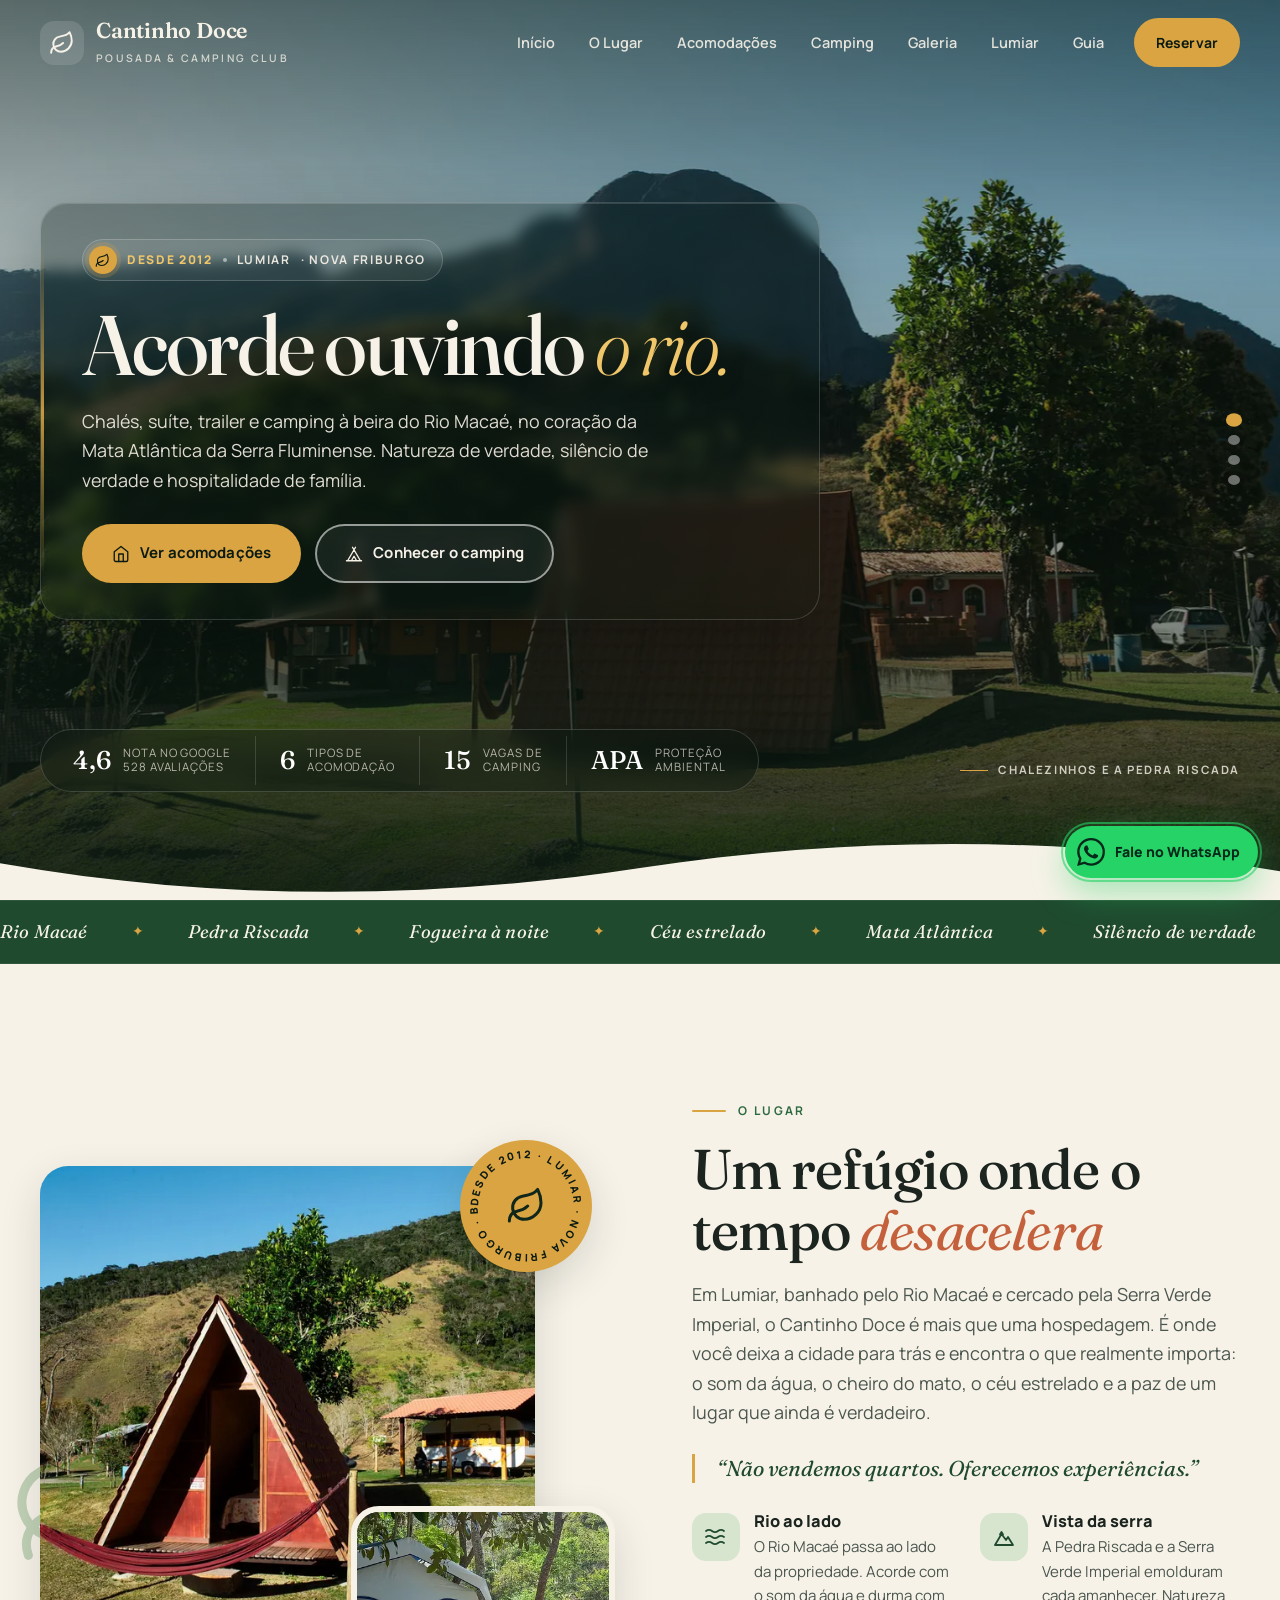
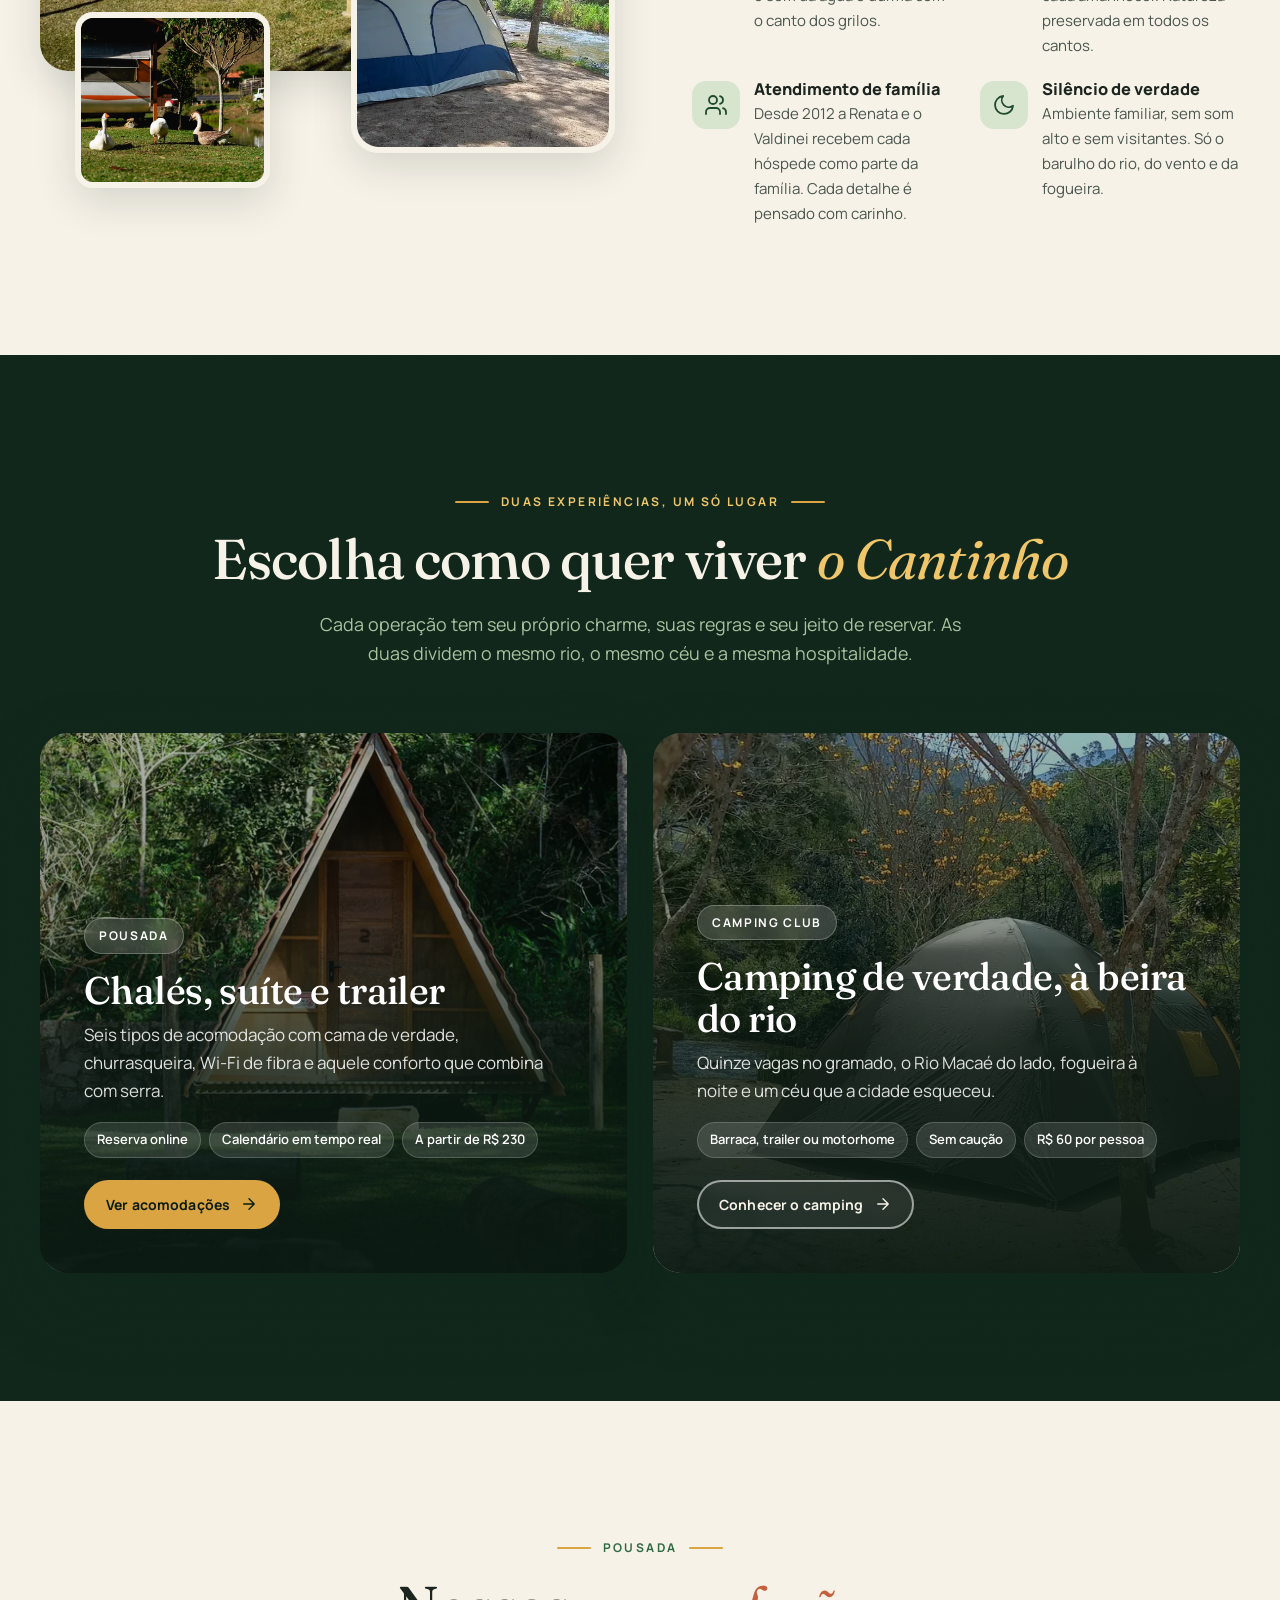
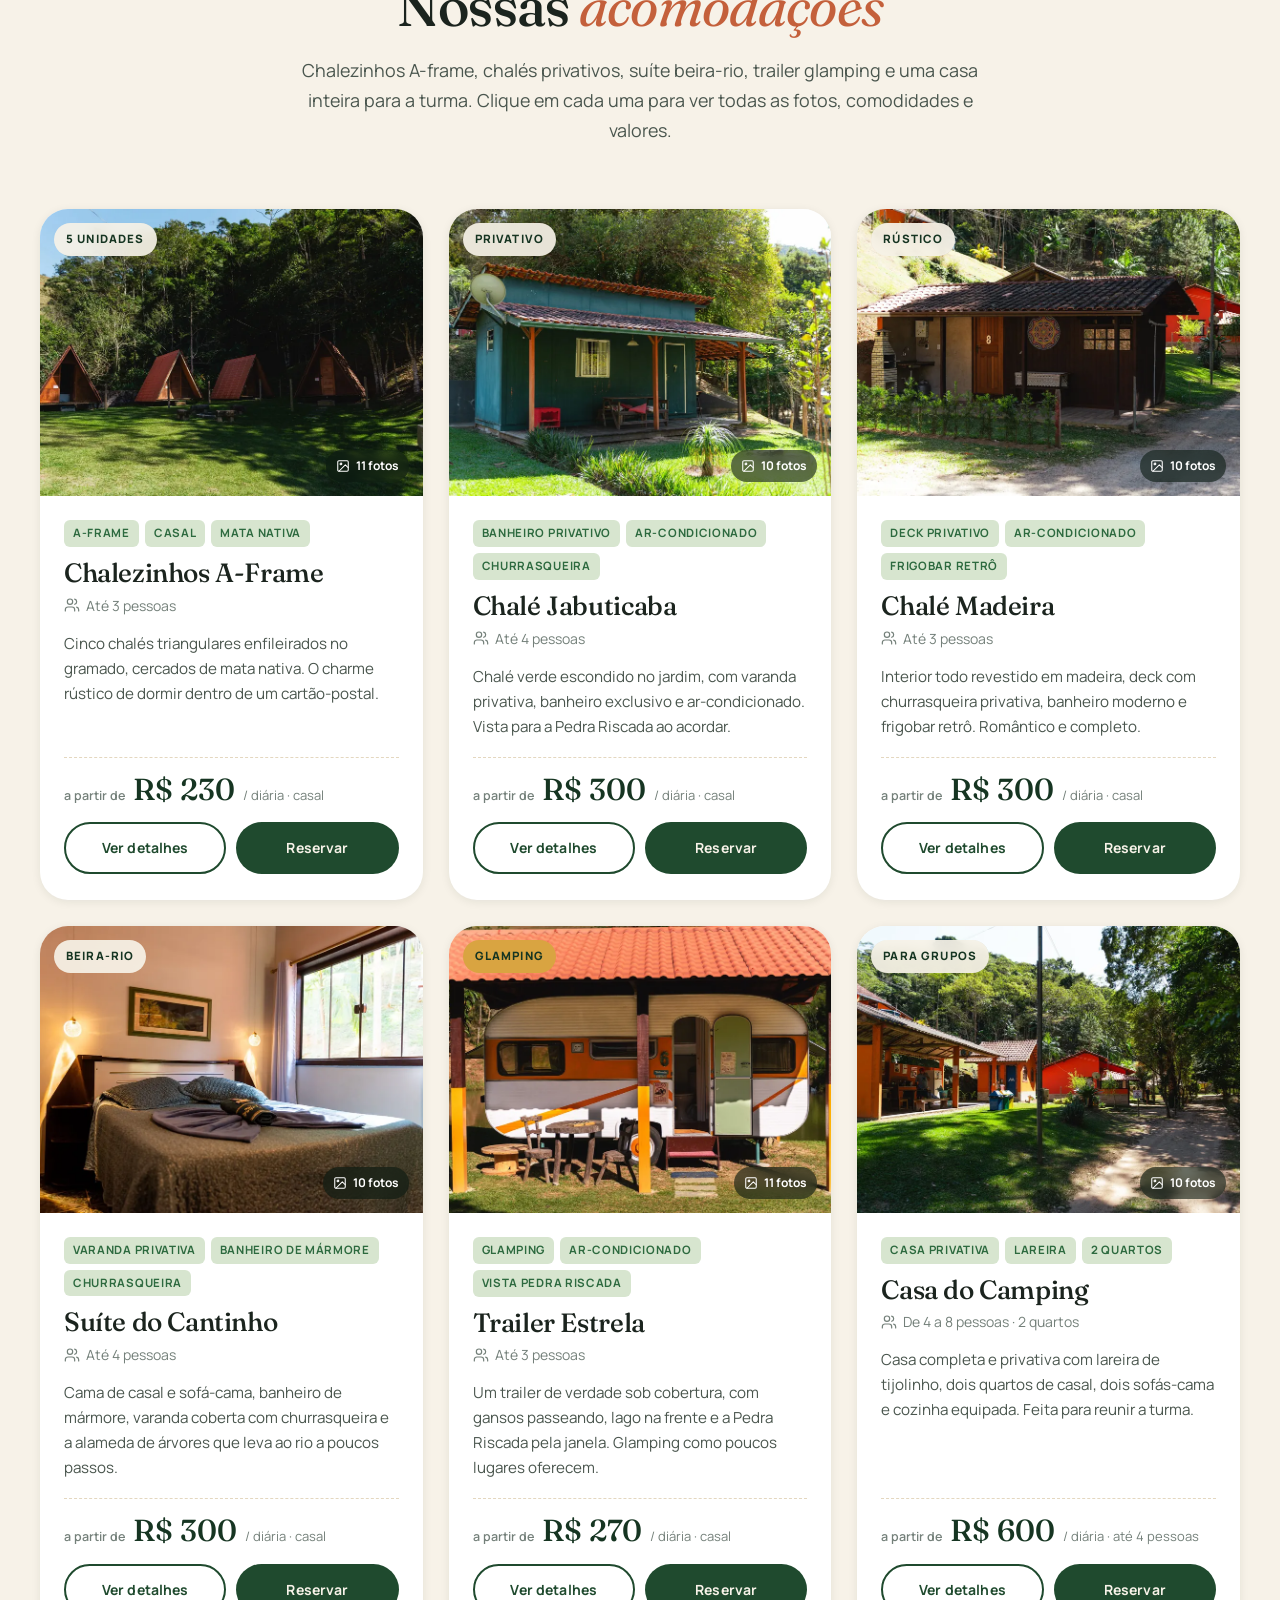
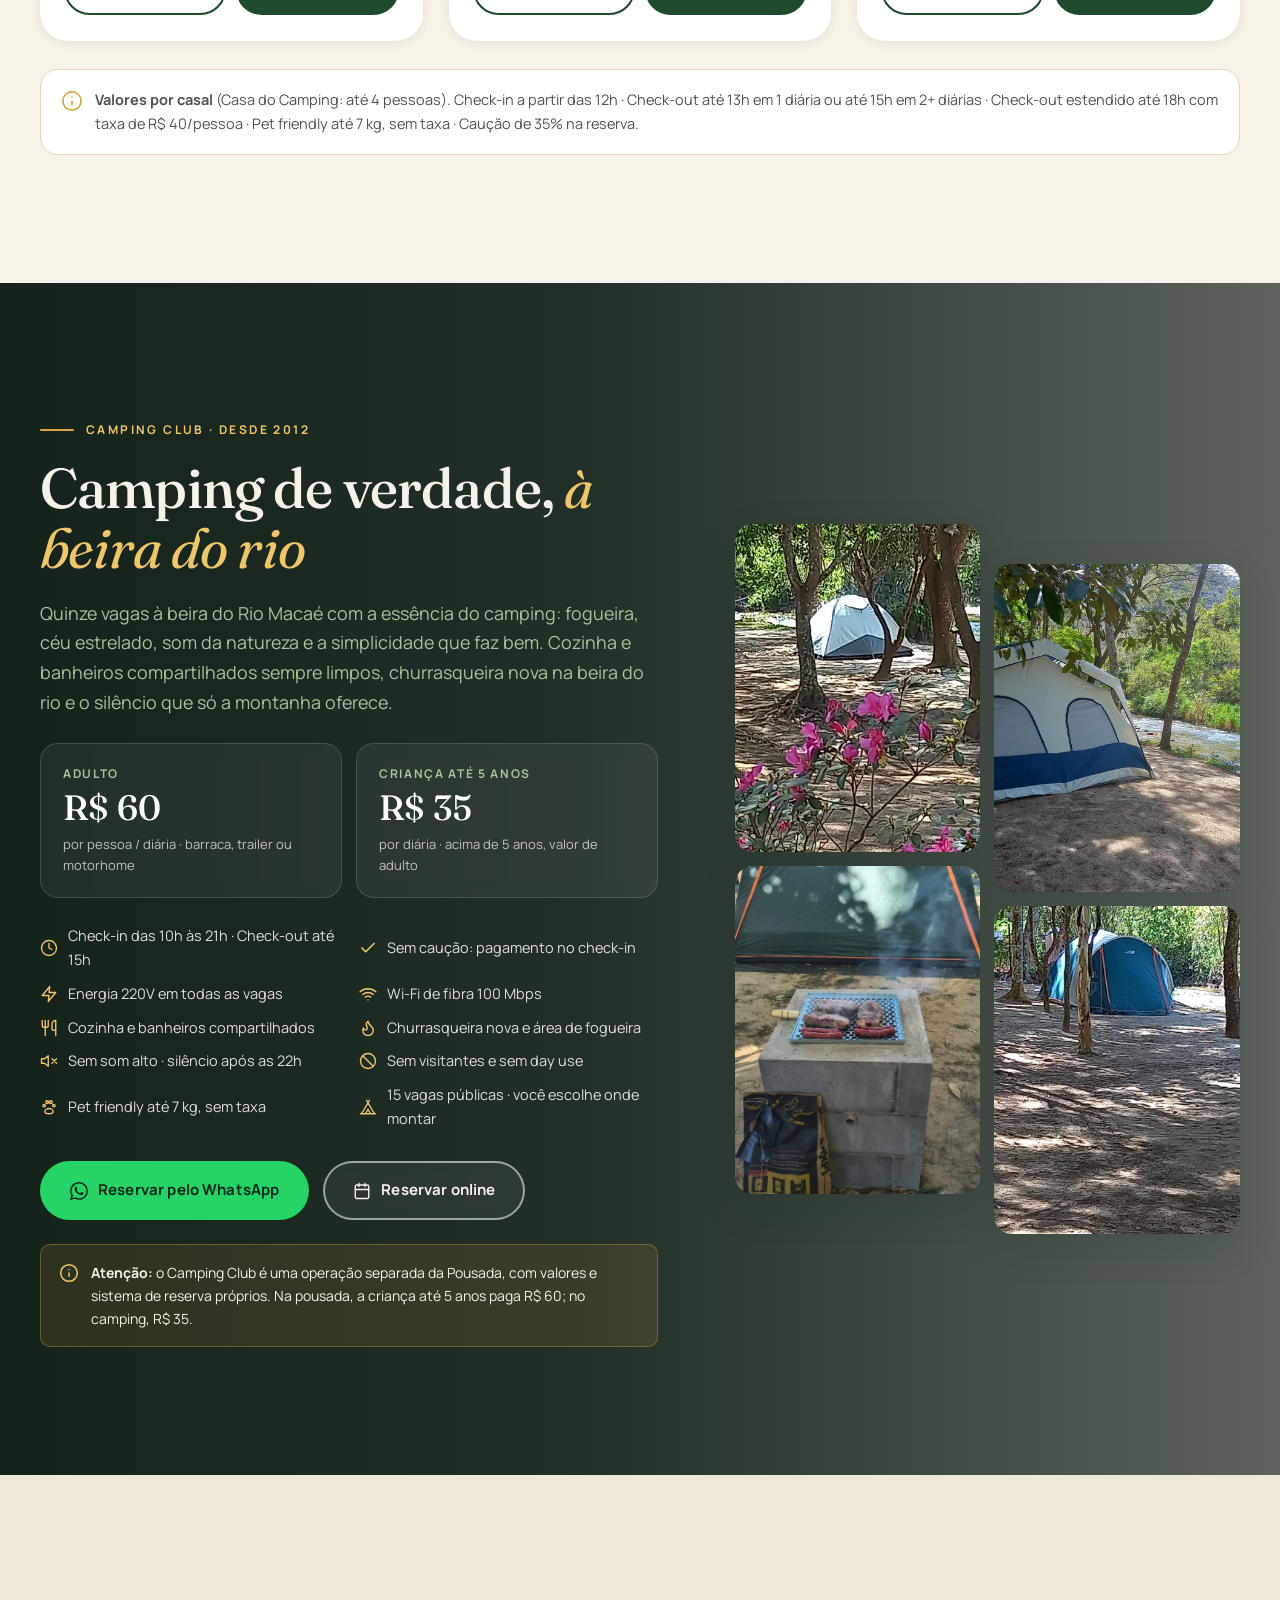
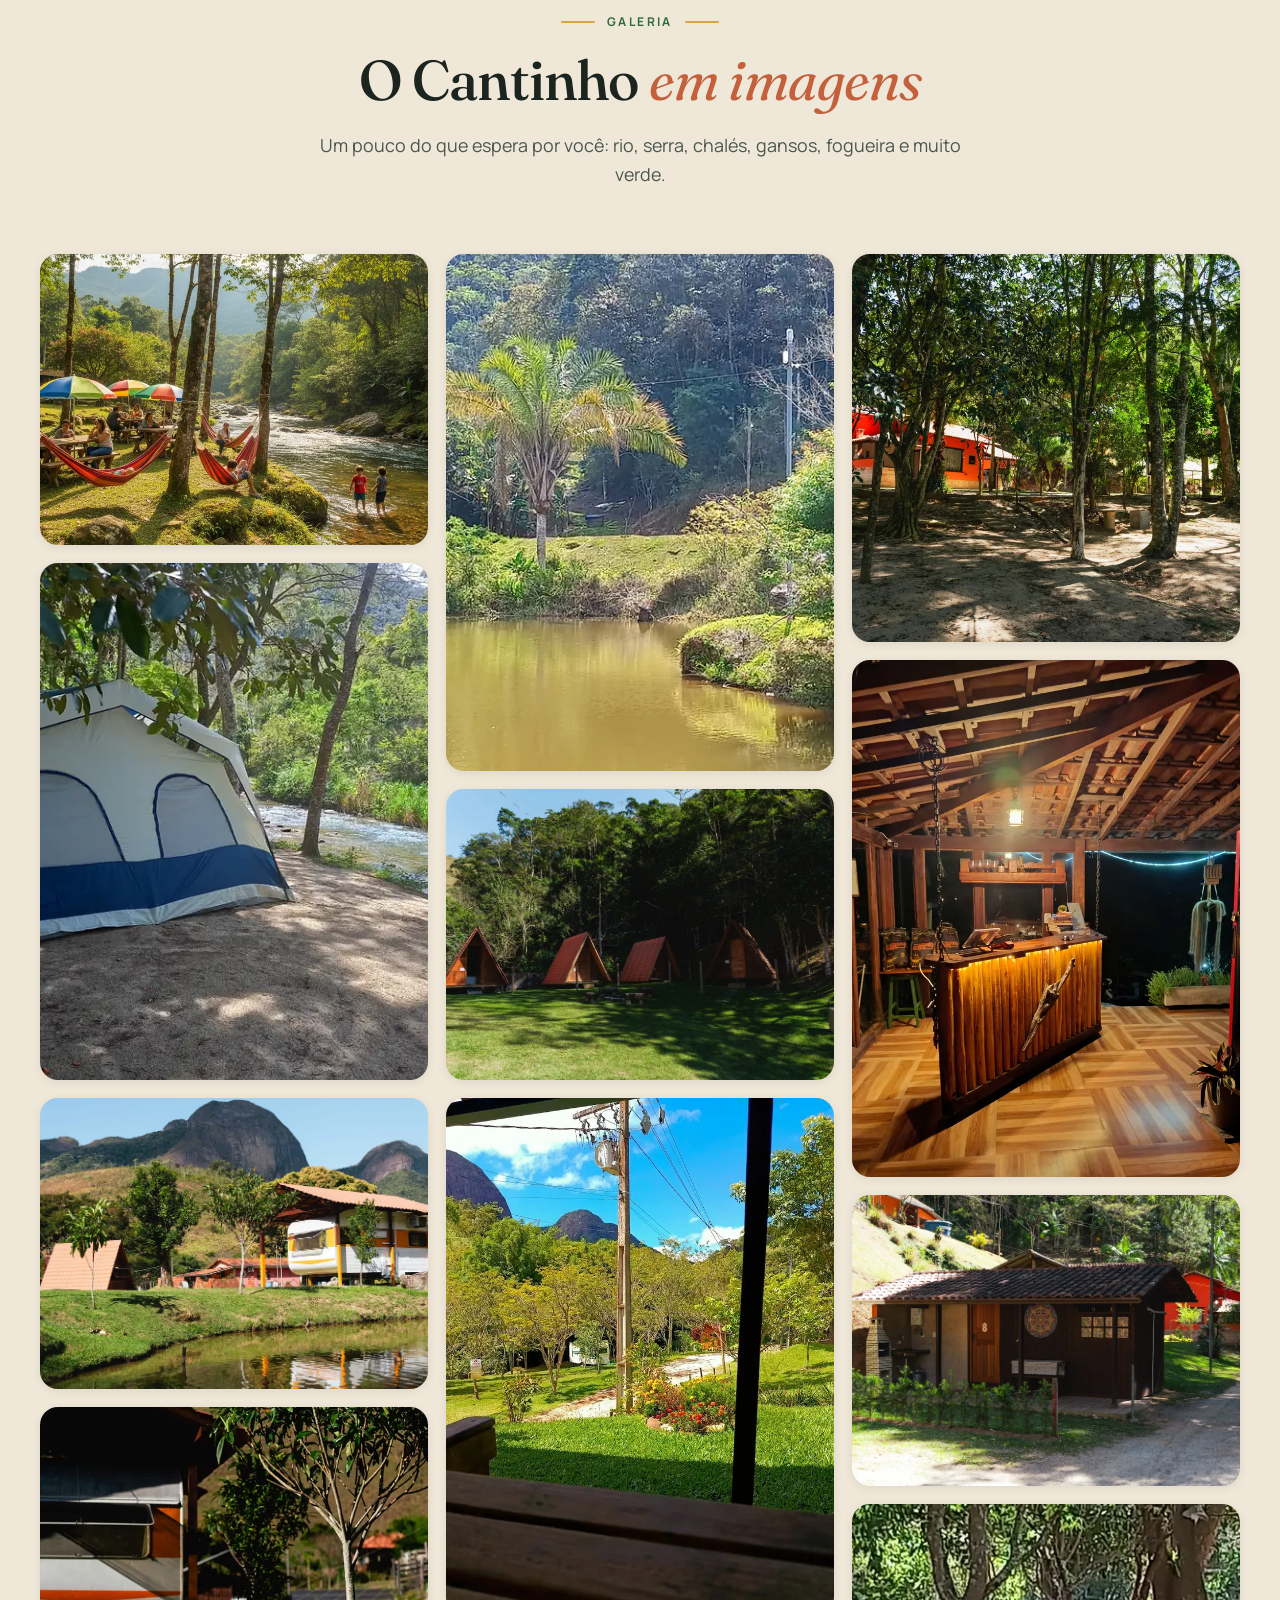
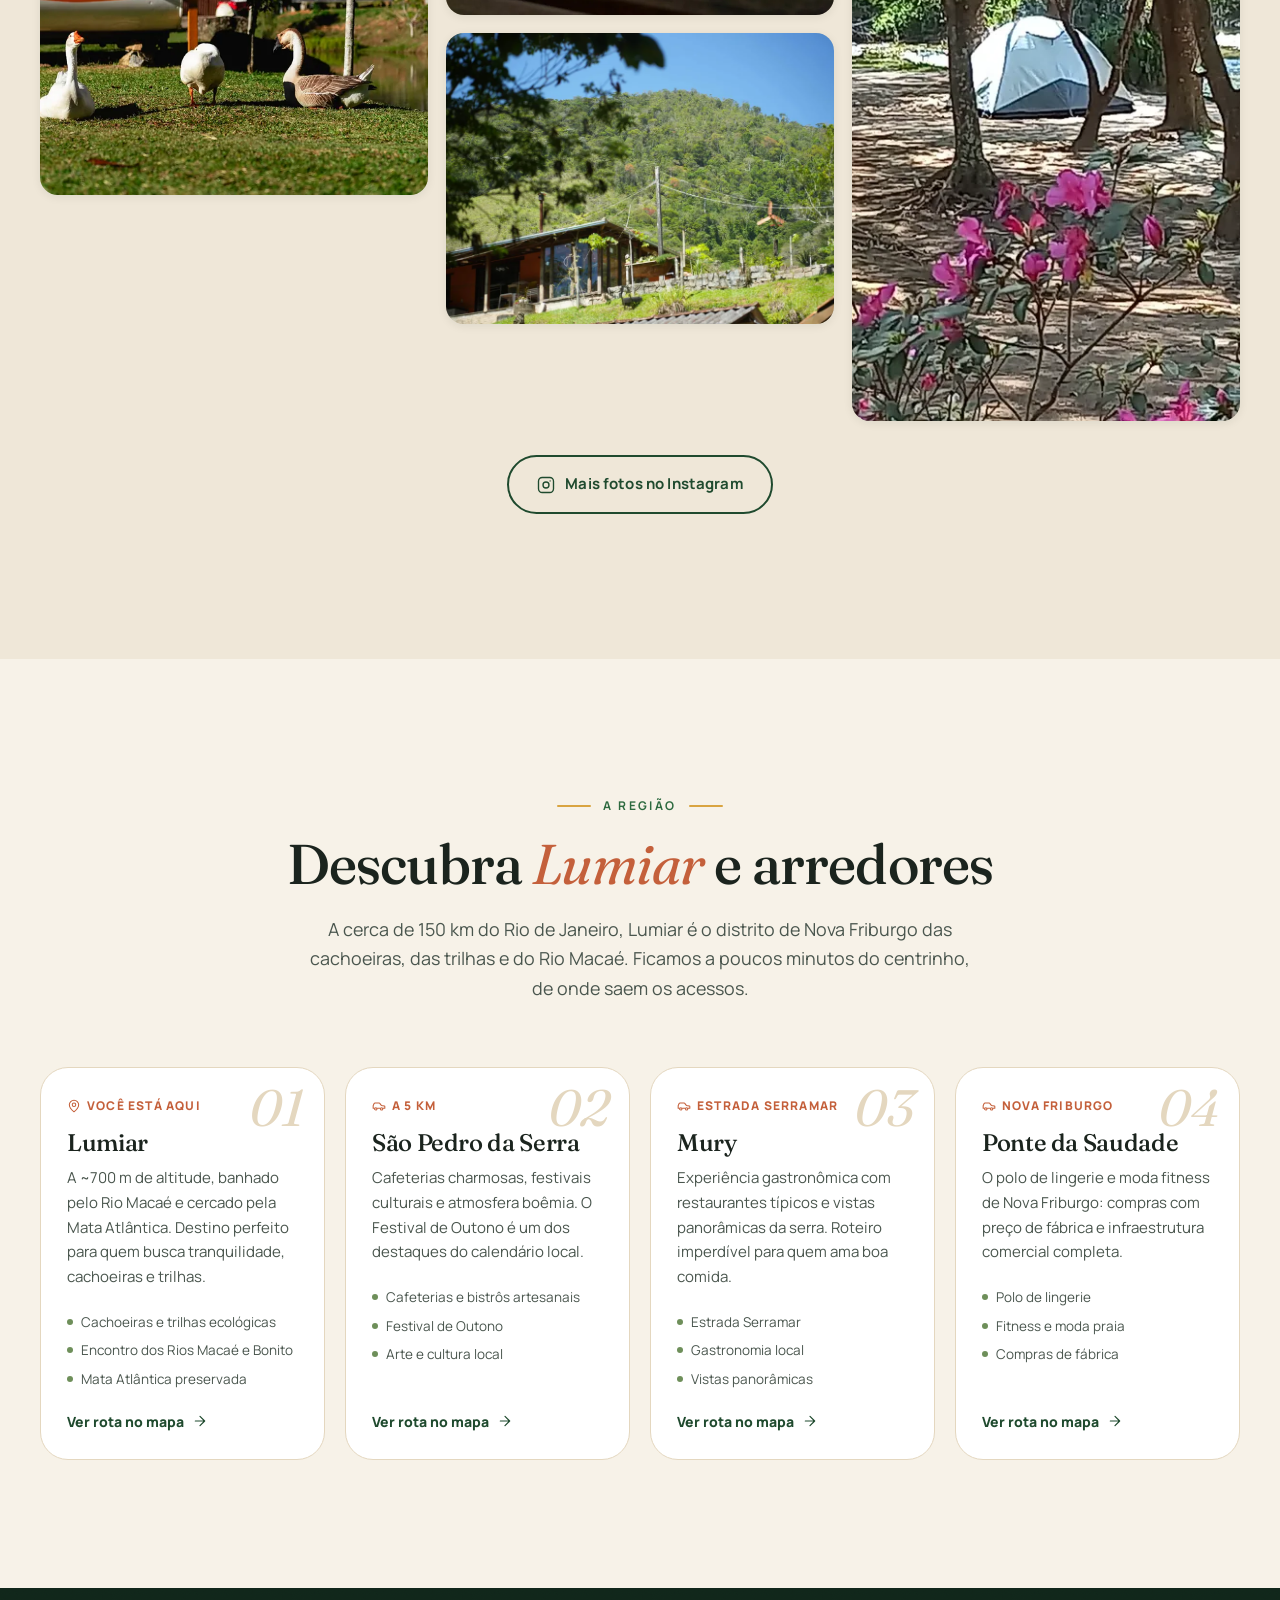
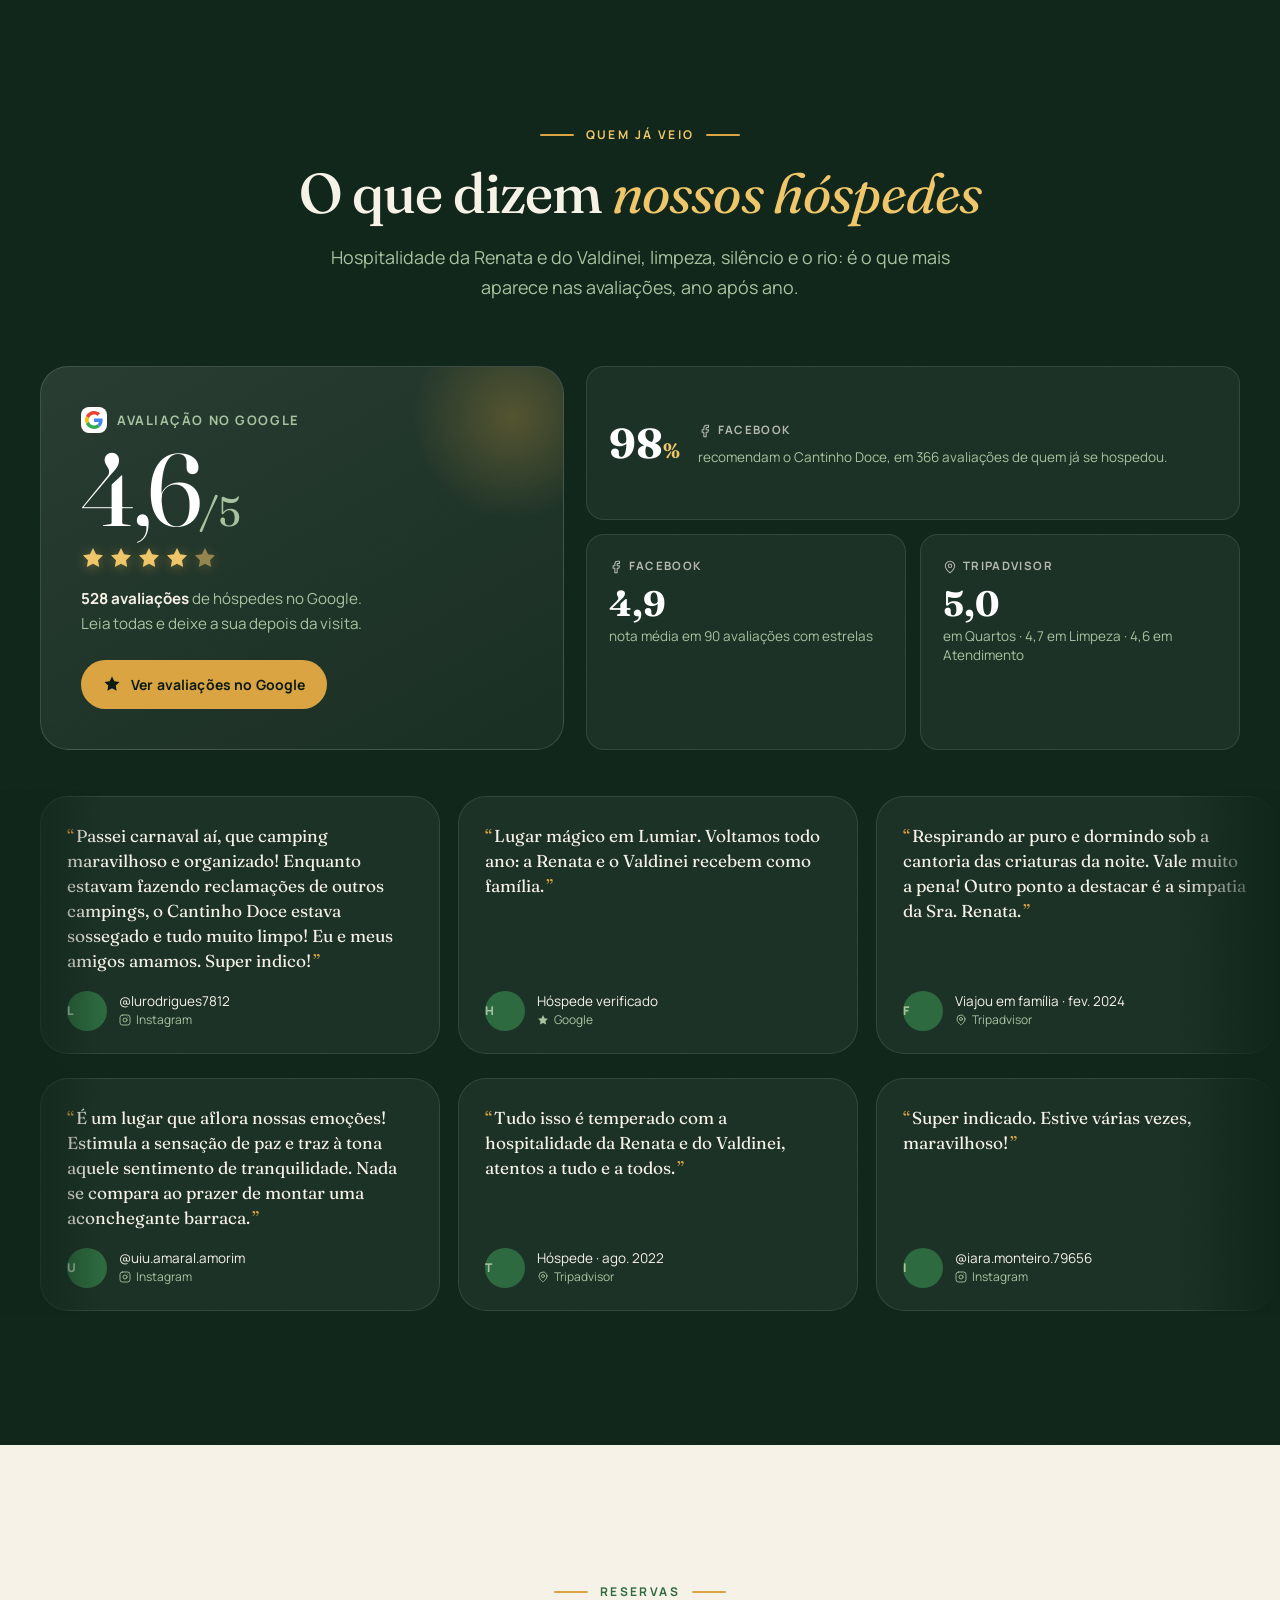
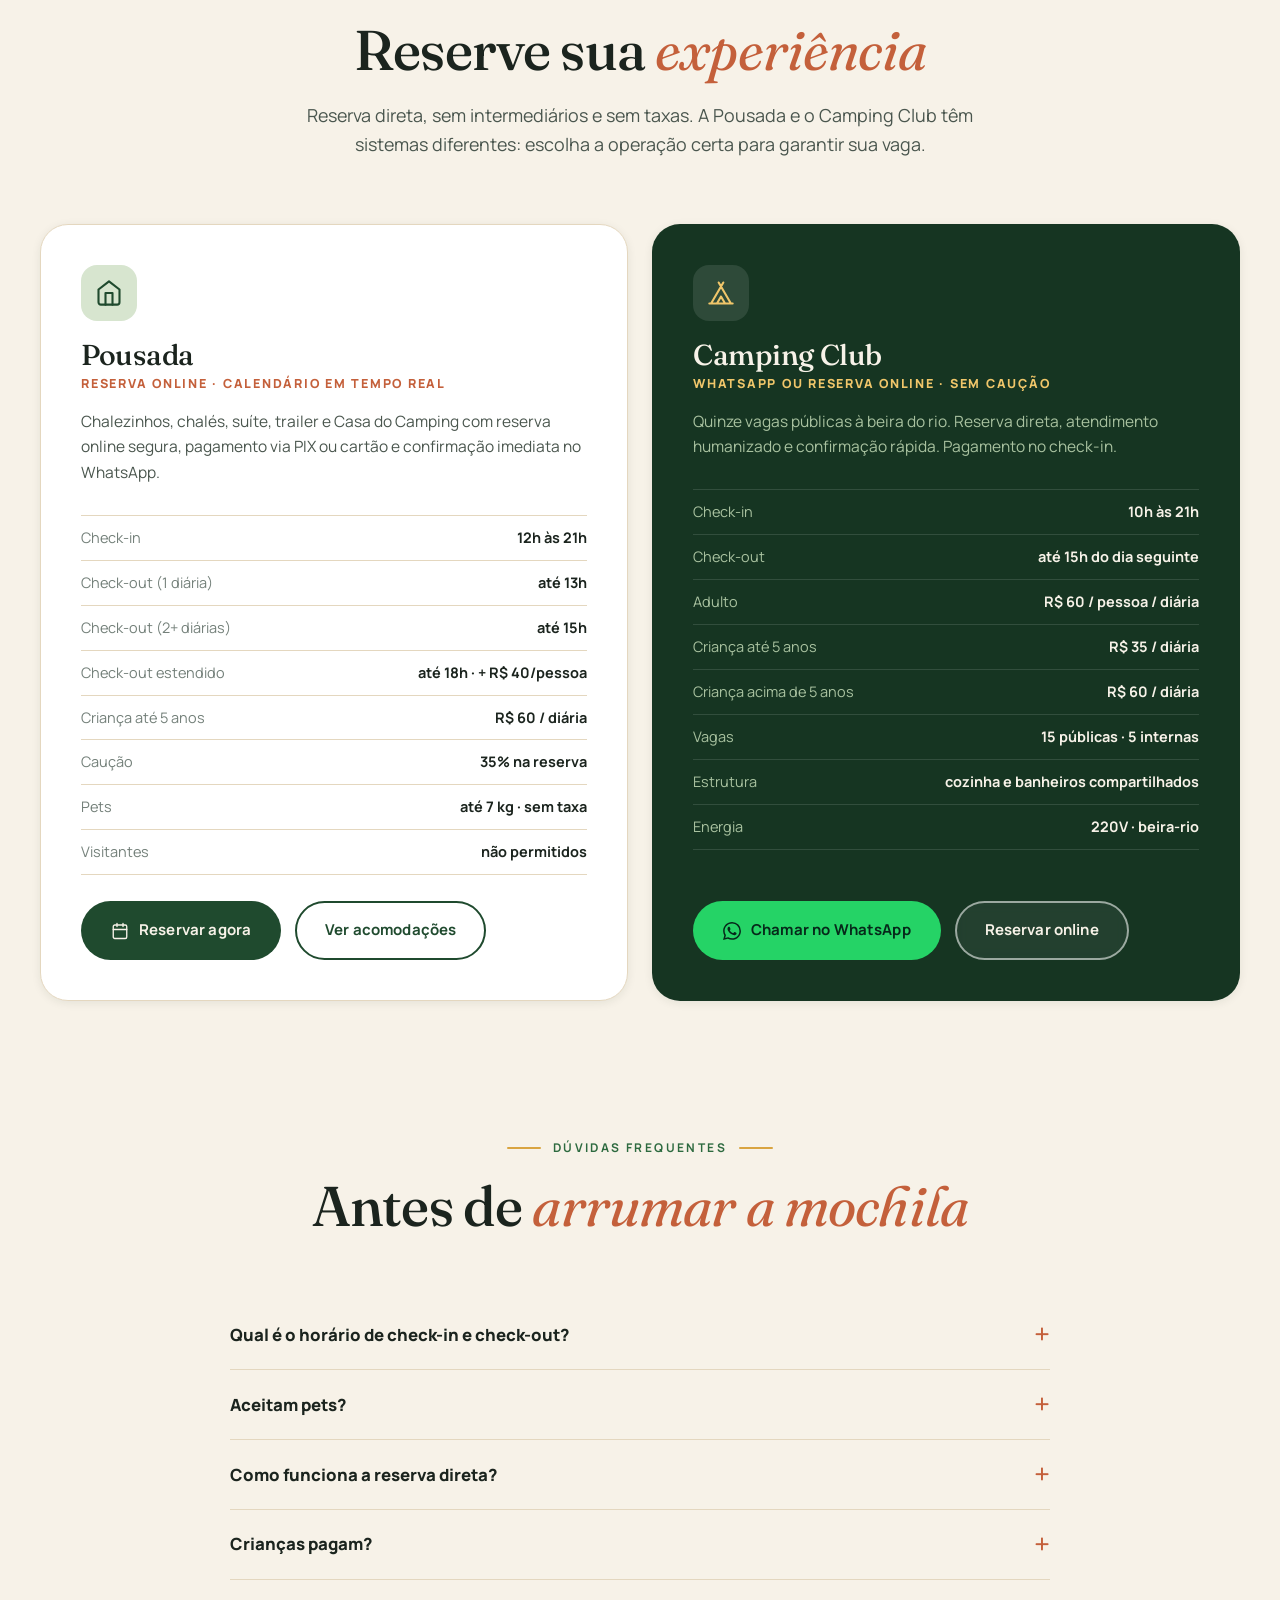
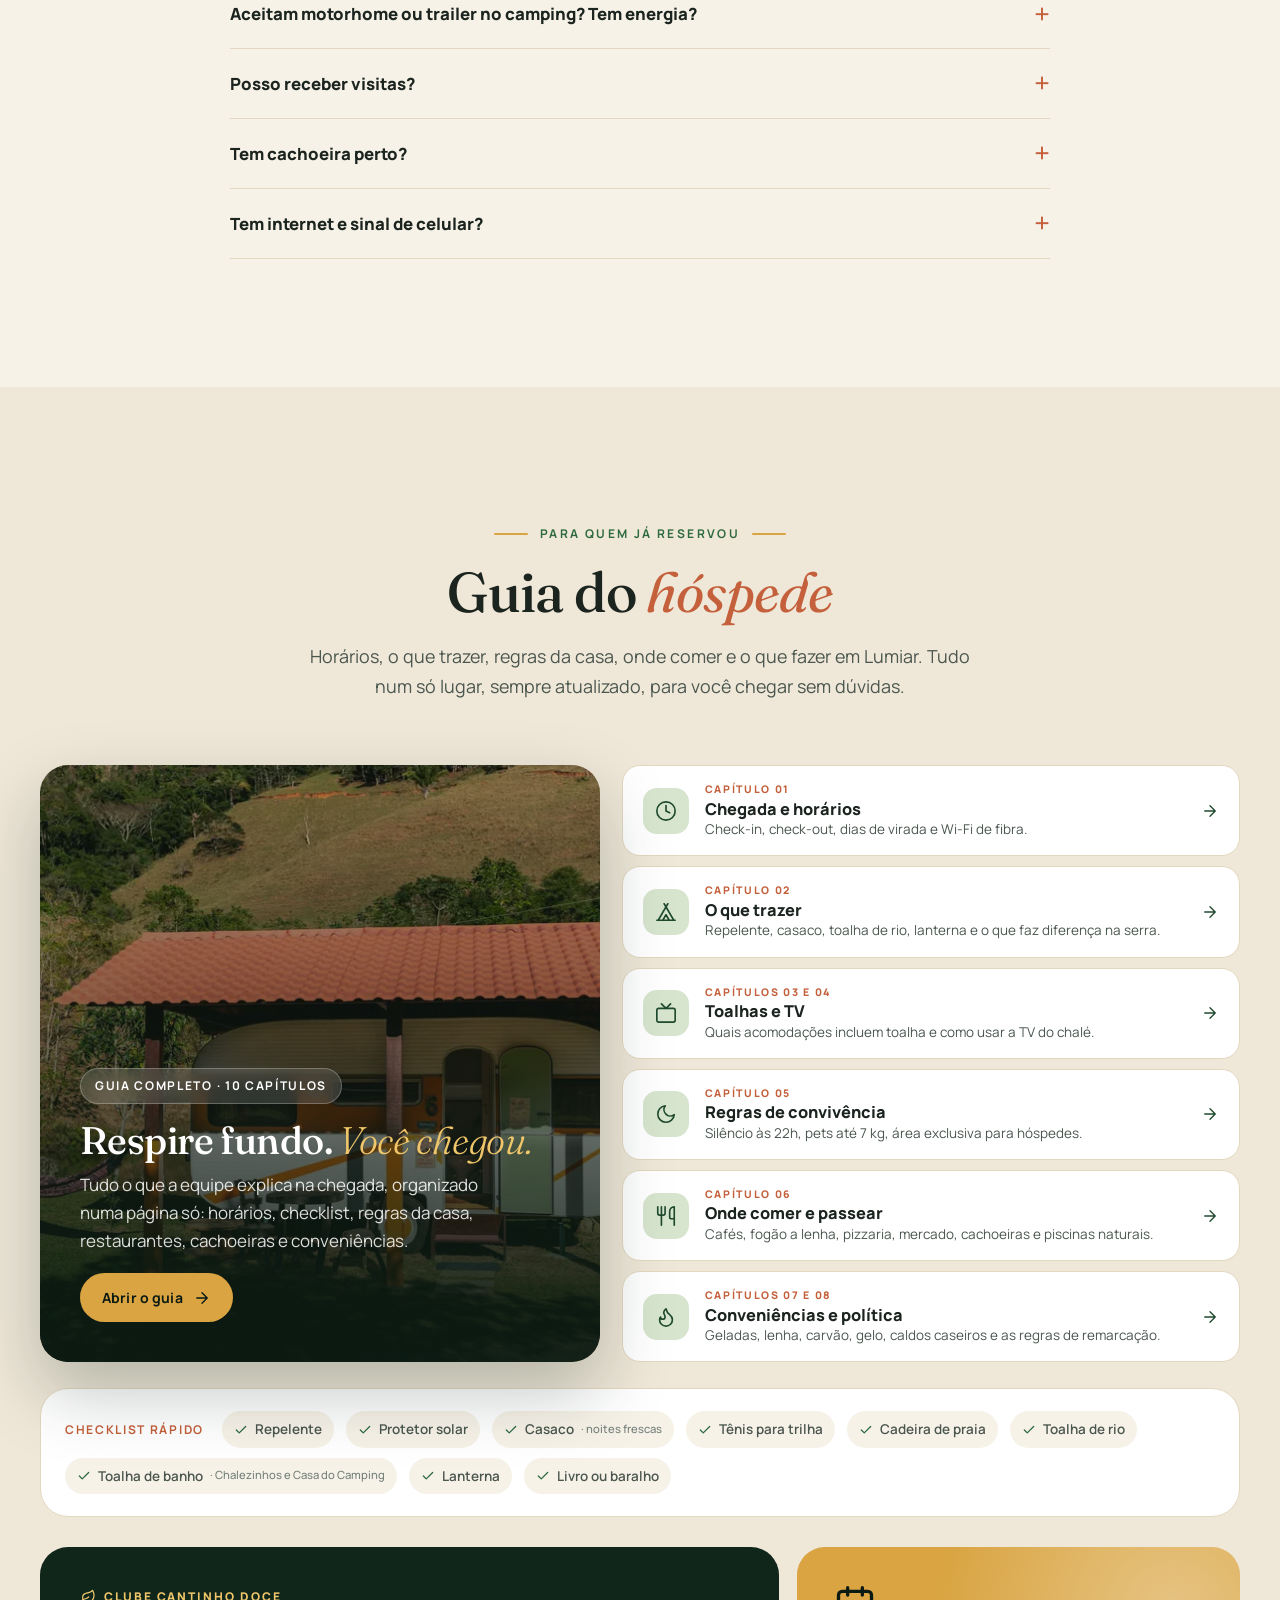
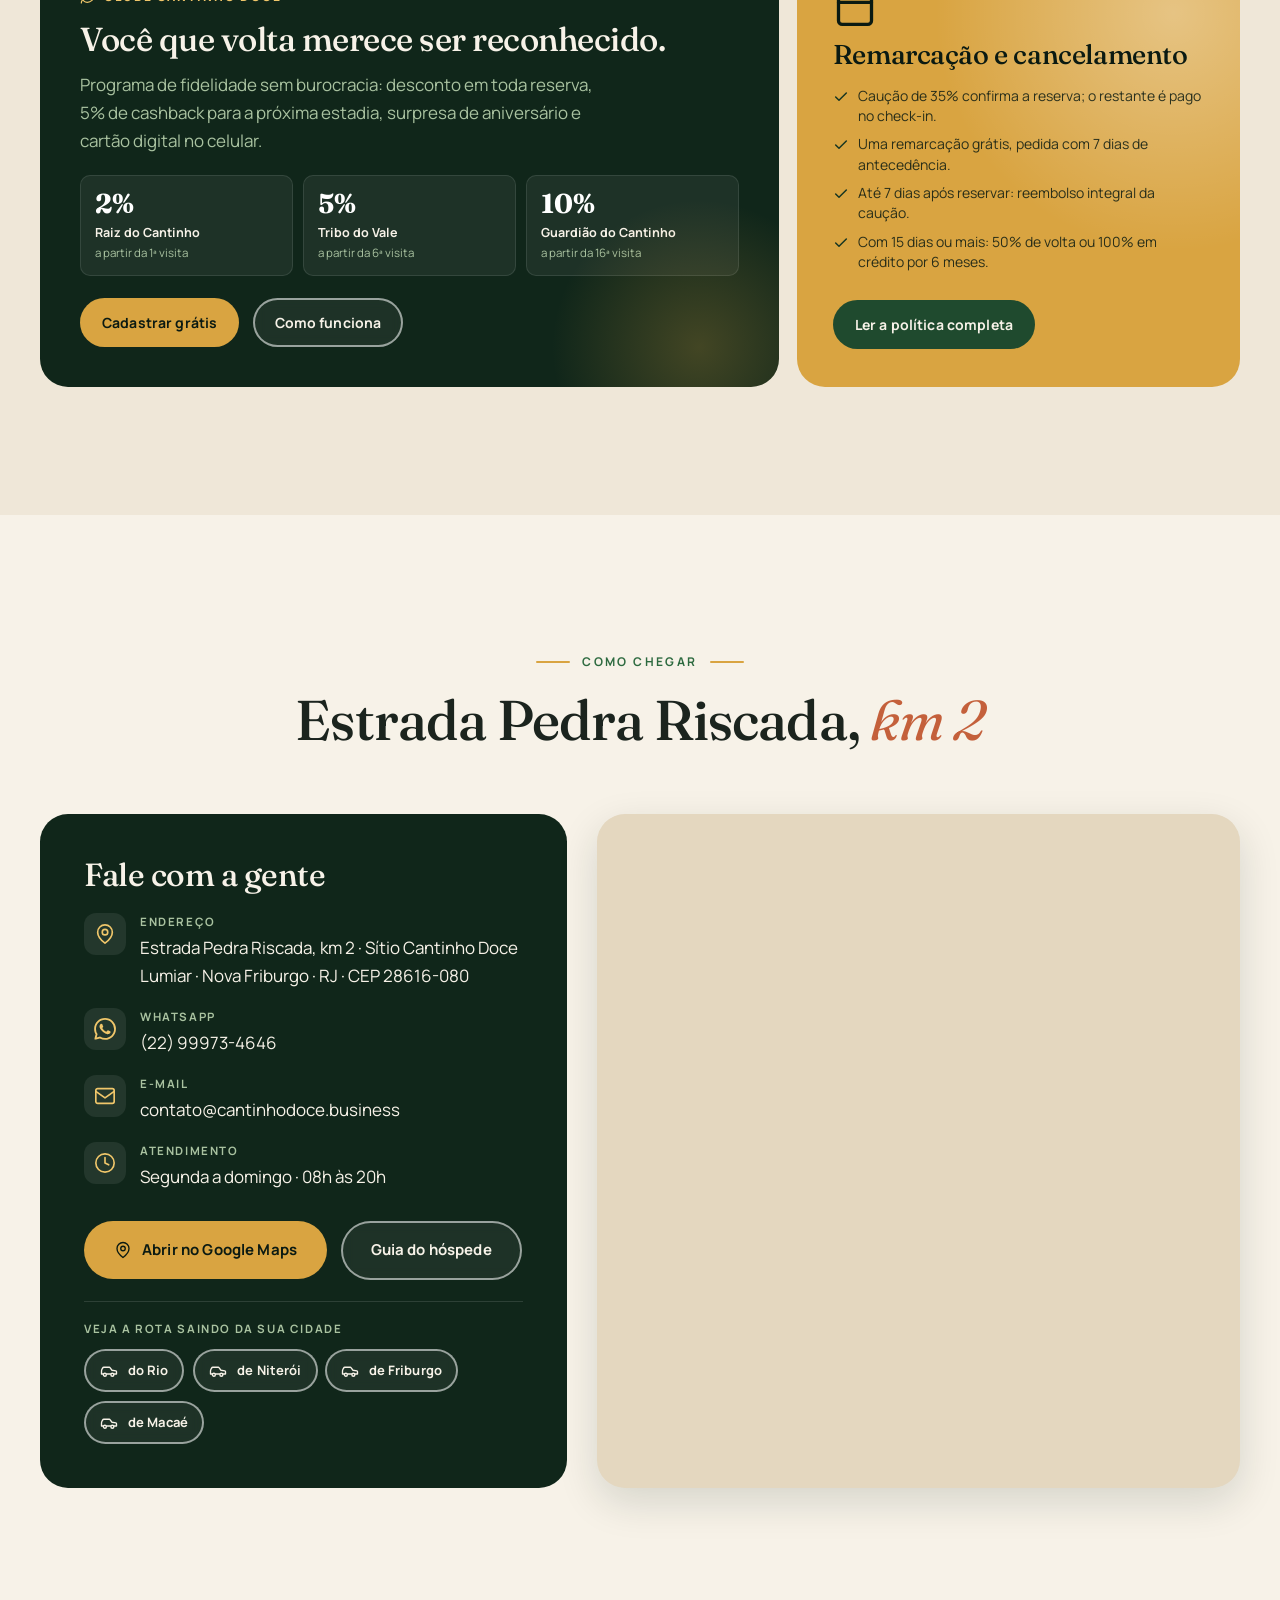
==== commit 6fe0ad35: "Peso inicial reduzido, SEO básico e rotas a partir de outras cidades - Carrossel: fotos recomprimida" ====
--- a/index.html
+++ b/index.html
@@ -25,7 +25,9 @@
   <link rel="preconnect" href="https://fonts.googleapis.com">
   <link rel="preconnect" href="https://fonts.gstatic.com" crossorigin>
   <link href="https://fonts.googleapis.com/css2?family=Fraunces:ital,opsz,wght@0,9..144,300..700;1,9..144,300..700&family=Manrope:wght@400;500;600;700;800&display=swap" rel="stylesheet">
-  <link rel="preload" as="image" href="img/lg/hero-serra.webp">
+  <link rel="apple-touch-icon" sizes="180x180" href="apple-touch-icon.png">
+  <link rel="preload" as="image" href="img/lg/hero-serra.webp" media="(min-width: 721px)">
+  <link rel="preload" as="image" href="img/sm/hero-serra.webp" media="(max-width: 720px)">
   <link rel="stylesheet" href="css/style.css">
 
   <script type="application/ld+json">
@@ -58,6 +60,22 @@
       { "@type": "LocationFeatureSpecification", "name": "Acesso ao rio", "value": true }
     ],
     "sameAs": ["https://instagram.com/campingcantinhodoce", "https://www.facebook.com/campingcantinhodoce"]
+  }
+  </script>
+  <script type="application/ld+json">
+  {
+    "@context": "https://schema.org",
+    "@type": "FAQPage",
+    "mainEntity": [
+      { "@type": "Question", "name": "Qual é o horário de check-in e check-out?", "acceptedAnswer": { "@type": "Answer", "text": "Na Pousada, check-in a partir das 12h (até 21h) e check-out até 13h para 1 diária ou até 15h para 2 ou mais diárias. Check-out estendido até 18h mediante disponibilidade, com taxa de R$ 40 por pessoa. No Camping Club, check-in das 10h às 21h e check-out até 15h do dia seguinte." } },
+      { "@type": "Question", "name": "Aceitam pets?", "acceptedAnswer": { "@type": "Answer", "text": "Sim, somos pet friendly. Aceitamos cão ou gato de pequeno porte, até 7 kg, sem taxa. Cão sempre na guia; gato na acomodação ou em caixa de transporte. A limpeza do que o animal faz é por conta do tutor. Informe ao reservar." } },
+      { "@type": "Question", "name": "Como funciona a reserva direta?", "acceptedAnswer": { "@type": "Answer", "text": "Na Pousada você reserva pelo sistema online, sem intermediários, com pagamento via PIX ou cartão e confirmação imediata por WhatsApp. Caução de 35% no momento da reserva, com direito a uma remarcação gratuita com 7 dias de antecedência. No Camping Club não há caução: o pagamento é feito no check-in." } },
+      { "@type": "Question", "name": "Crianças pagam?", "acceptedAnswer": { "@type": "Answer", "text": "Na Pousada, crianças até 5 anos pagam R$ 60 por diária. No Camping Club, crianças até 5 anos pagam R$ 35 por diária. Acima de 5 anos, valor de adulto nas duas operações." } },
+      { "@type": "Question", "name": "Aceitam motorhome ou trailer no camping? Tem energia?", "acceptedAnswer": { "@type": "Answer", "text": "Sim, aceitamos barraca, trailer e motorhome nas vagas públicas à beira do Rio Macaé. O camping conta com energia 220V, cozinha compartilhada, banheiros e churrasqueira nova à beira do rio." } },
+      { "@type": "Question", "name": "Posso receber visitas?", "acceptedAnswer": { "@type": "Answer", "text": "Não. A área é exclusiva para hóspedes hospedados: não recebemos visitantes nem trabalhamos com day use, em nenhuma hipótese." } },
+      { "@type": "Question", "name": "Tem cachoeira perto?", "acceptedAnswer": { "@type": "Answer", "text": "Lumiar é conhecida pelas cachoeiras e trilhas da Serra Fluminense, e ficamos a poucos minutos do centrinho, de onde saem os acessos. Dentro da propriedade você tem o Rio Macaé correndo à beira das acomodações." } },
+      { "@type": "Question", "name": "Tem internet e sinal de celular?", "acceptedAnswer": { "@type": "Answer", "text": "Temos Wi-Fi de fibra de 100 Mbps. Como estamos em área rural, um imprevisto pode acontecer. No celular, a Claro é a operadora com melhor sinal na região." } }
+    ]
   }
   </script>
 </head>
@@ -140,10 +158,10 @@
 <!-- ===== Hero ===== -->
 <section class="hero" id="inicio">
   <div class="hero__slides" aria-hidden="true">
-    <div class="hero__slide" data-src="img/lg/hero-serra.webp" data-caption="Chalezinhos e a Pedra Riscada"></div>
-    <div class="hero__slide" data-src="img/lg/hero-rio.webp" data-caption="Rio Macaé"></div>
-    <div class="hero__slide" data-src="img/lg/hero-trailer.webp" data-caption="Trailer Estrela e o lago"></div>
-    <div class="hero__slide" data-src="img/lg/chz-rede.webp" data-caption="Chalezinho A-frame"></div>
+    <div class="hero__slide" data-src="img/lg/hero-serra.webp" data-src-sm="img/sm/hero-serra.webp" data-caption="Chalezinhos e a Pedra Riscada"></div>
+    <div class="hero__slide" data-src="img/lg/hero-rio.webp" data-src-sm="img/sm/hero-rio.webp" data-caption="Rio Macaé"></div>
+    <div class="hero__slide" data-src="img/lg/hero-trailer.webp" data-src-sm="img/sm/hero-trailer.webp" data-caption="Trailer Estrela e o lago"></div>
+    <div class="hero__slide" data-src="img/lg/chz-rede.webp" data-src-sm="img/sm/chz-rede.webp" data-caption="Chalezinho A-frame"></div>
   </div>
   <div class="hero__overlay"></div>
 
@@ -191,7 +209,7 @@
   <div class="container about__grid">
     <div class="collage reveal">
       <svg class="collage__leaf" viewBox="0 0 24 24" aria-hidden="true"><use href="#i-leaf"/></svg>
-      <img class="collage__main" src="img/lg/chz-rede.webp" alt="Chalezinho A-frame com rede, montanhas ao fundo" loading="lazy" width="1600" height="1068">
+      <img class="collage__main" src="img/sm/chz-rede.webp" srcset="img/sm/chz-rede.webp 900w, img/lg/chz-rede.webp 1600w" sizes="(max-width: 900px) 90vw, 520px" alt="Chalezinho A-frame com rede, montanhas ao fundo" loading="lazy" width="900" height="601">
       <img class="collage__b" src="img/sm/camp-barraca-rio.webp" alt="Barraca montada à beira do Rio Macaé" loading="lazy" width="405" height="900">
       <img class="collage__c" src="img/sm/tr-gansos.webp" alt="Gansos passeando no gramado" loading="lazy" width="900" height="601">
       <div class="collage__stamp" aria-hidden="true">
@@ -236,7 +254,7 @@
     </div>
     <div class="duo">
       <a class="duo__card reveal" href="#acomodacoes">
-        <img src="img/lg/chz-fachada.webp" alt="Chalezinho A-frame de madeira entre as árvores" loading="lazy" width="1068" height="1600">
+        <img src="img/sm/chz-fachada.webp" srcset="img/sm/chz-fachada.webp 600w, img/lg/chz-fachada.webp 1068w" sizes="(max-width: 860px) 100vw, 590px" alt="Chalezinho A-frame de madeira entre as árvores" loading="lazy" width="600" height="900">
         <div class="duo__body">
           <span class="duo__tag">Pousada</span>
           <h3>Chalés, suíte e trailer</h3>
@@ -246,7 +264,7 @@
         </div>
       </a>
       <a class="duo__card reveal" data-delay="1" href="#camping">
-        <img src="img/lg/camp-barraca-ipe.webp" alt="Barraca cinza montada sob um ipê, com o rio ao fundo" loading="lazy" width="720" height="1600">
+        <img src="img/sm/camp-barraca-ipe.webp" srcset="img/sm/camp-barraca-ipe.webp 405w, img/lg/camp-barraca-ipe.webp 720w" sizes="(max-width: 860px) 100vw, 590px" alt="Barraca cinza montada sob um ipê, com o rio ao fundo" loading="lazy" width="405" height="900">
         <div class="duo__body">
           <span class="duo__tag">Camping Club</span>
           <h3>Camping de verdade, à beira do rio</h3>
@@ -279,7 +297,7 @@
 
 <!-- ===== Camping Club ===== -->
 <section class="section camping" id="camping">
-  <div class="camping__bg" aria-hidden="true"></div>
+  <div class="camping__bg" data-bg="img/lg/camp-barraca-verde-rio.webp" aria-hidden="true"></div>
   <div class="container camping__grid">
     <div class="reveal">
       <span class="eyebrow" style="color:var(--gold-2)">Camping Club · Desde 2012</span>
@@ -548,7 +566,7 @@
 
     <div class="guide-hero">
       <a class="guide-cover reveal" href="guia.html">
-        <img src="img/lg/tr-rede.webp" alt="Rede na área coberta do Trailer Estrela" loading="lazy">
+        <img src="img/sm/tr-rede.webp" srcset="img/sm/tr-rede.webp 900w, img/lg/tr-rede.webp 1600w" sizes="(max-width: 900px) 100vw, 560px" alt="Rede na área coberta do Trailer Estrela" loading="lazy" width="900" height="601">
         <div class="guide-cover__body">
           <span class="guide-cover__tag">Guia completo · 10 capítulos</span>
           <h3>Respire fundo. <em>Você chegou.</em></h3>
@@ -629,6 +647,15 @@
           <a class="btn btn--gold" href="https://maps.app.goo.gl/2iNcxQPpmdWiQRBD8" target="_blank" rel="noopener"><svg aria-hidden="true"><use href="#i-pin"/></svg> Abrir no Google Maps</a>
           <a class="btn btn--ghost" href="guia.html">Guia do hóspede</a>
         </div>
+        <div class="routes">
+          <small>Veja a rota saindo da sua cidade</small>
+          <div class="btn-row">
+            <button type="button" class="btn btn--ghost btn--sm" data-dest="Cantinho Doce" data-from="Rio de Janeiro, RJ" data-name="Rio de Janeiro"><svg aria-hidden="true"><use href="#i-car"/></svg> do Rio</button>
+            <button type="button" class="btn btn--ghost btn--sm" data-dest="Cantinho Doce" data-from="Niterói, RJ" data-name="Niterói"><svg aria-hidden="true"><use href="#i-car"/></svg> de Niterói</button>
+            <button type="button" class="btn btn--ghost btn--sm" data-dest="Cantinho Doce" data-from="Nova Friburgo, RJ" data-name="Nova Friburgo"><svg aria-hidden="true"><use href="#i-car"/></svg> de Friburgo</button>
+            <button type="button" class="btn btn--ghost btn--sm" data-dest="Cantinho Doce" data-from="Macaé, RJ" data-name="Macaé"><svg aria-hidden="true"><use href="#i-car"/></svg> de Macaé</button>
+          </div>
+        </div>
       </div>
       <div class="map reveal" data-delay="1">
         <iframe title="Mapa: Cantinho Doce em Lumiar, Nova Friburgo" src="https://www.google.com/maps?q=Cantinho+Doce+Pousada+e+Camping+Clube,+Lumiar,+Nova+Friburgo+-+RJ&z=15&hl=pt-BR&output=embed" loading="lazy" referrerpolicy="no-referrer-when-downgrade" allowfullscreen></iframe>
--- a/css/style.css
+++ b/css/style.css
@@ -358,8 +358,12 @@
 
 /* ---------- Camping ---------- */
 .camping { position: relative; color: var(--cream); overflow: hidden; isolation: isolate; }
-.camping__bg { position: absolute; inset: 0; z-index: -2; background: url("../img/lg/camp-barraca-verde-rio.webp") center/cover fixed; }
+.camping__bg { position: absolute; inset: 0; z-index: -2; background: var(--forest-900) center/cover fixed; }
 @media (max-width: 1024px) { .camping__bg { background-attachment: scroll; } }
+.routes { margin-top: 22px; padding-top: 18px; border-top: 1px solid rgba(255,255,255,.12); }
+.routes small { display: block; font-size: 11.5px; letter-spacing: .14em; text-transform: uppercase; color: var(--sage); font-weight: 700; margin-bottom: 10px; }
+.routes .btn-row { gap: 8px; }
+.routes .btn { padding: 9px 14px; font-size: 13px; }
 .camping__bg::after { content: ""; position: absolute; inset: 0; background: linear-gradient(90deg, rgba(11,26,18,.96) 0%, rgba(11,26,18,.9) 45%, rgba(11,26,18,.66) 100%); }
 .camping__grid { display: grid; grid-template-columns: 1.1fr .9fr; gap: clamp(36px, 6vw, 80px); align-items: center; }
 .price-cards { display: grid; grid-template-columns: 1fr 1fr; gap: 14px; margin: 26px 0; }
